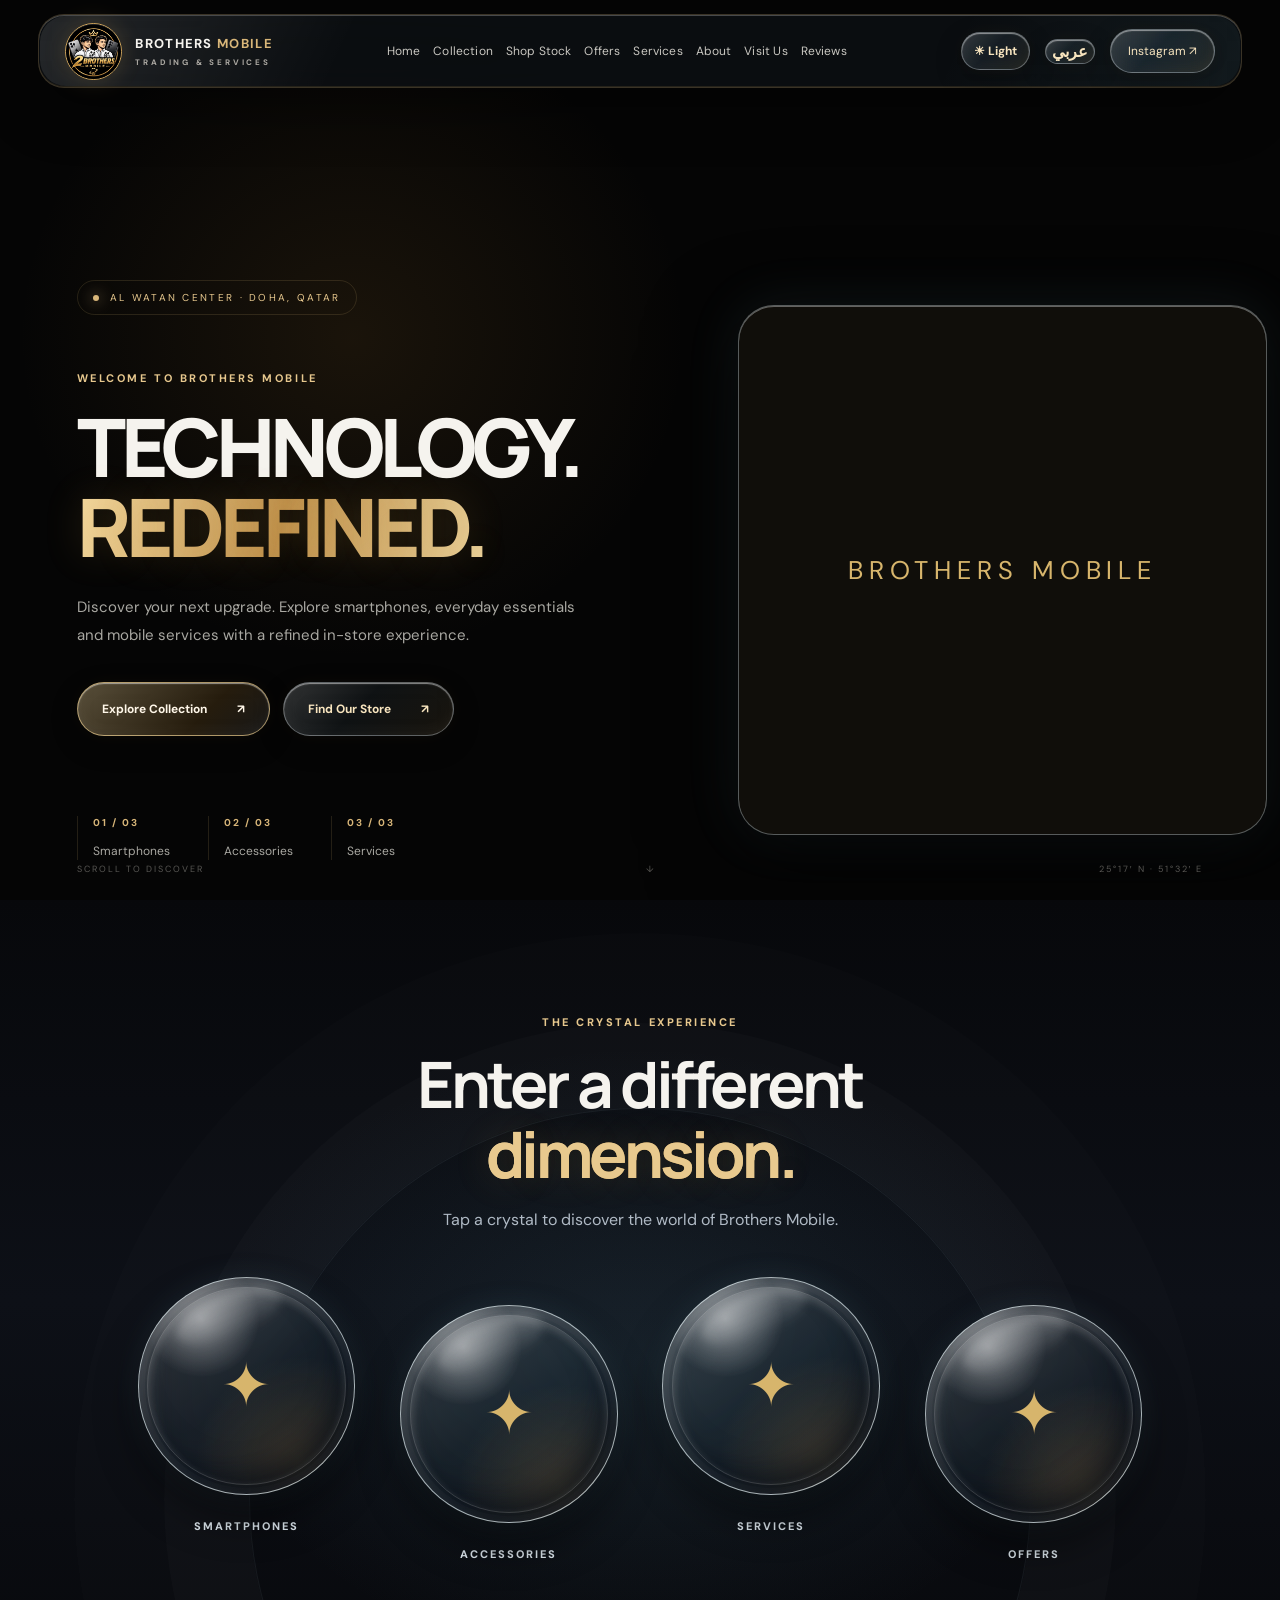
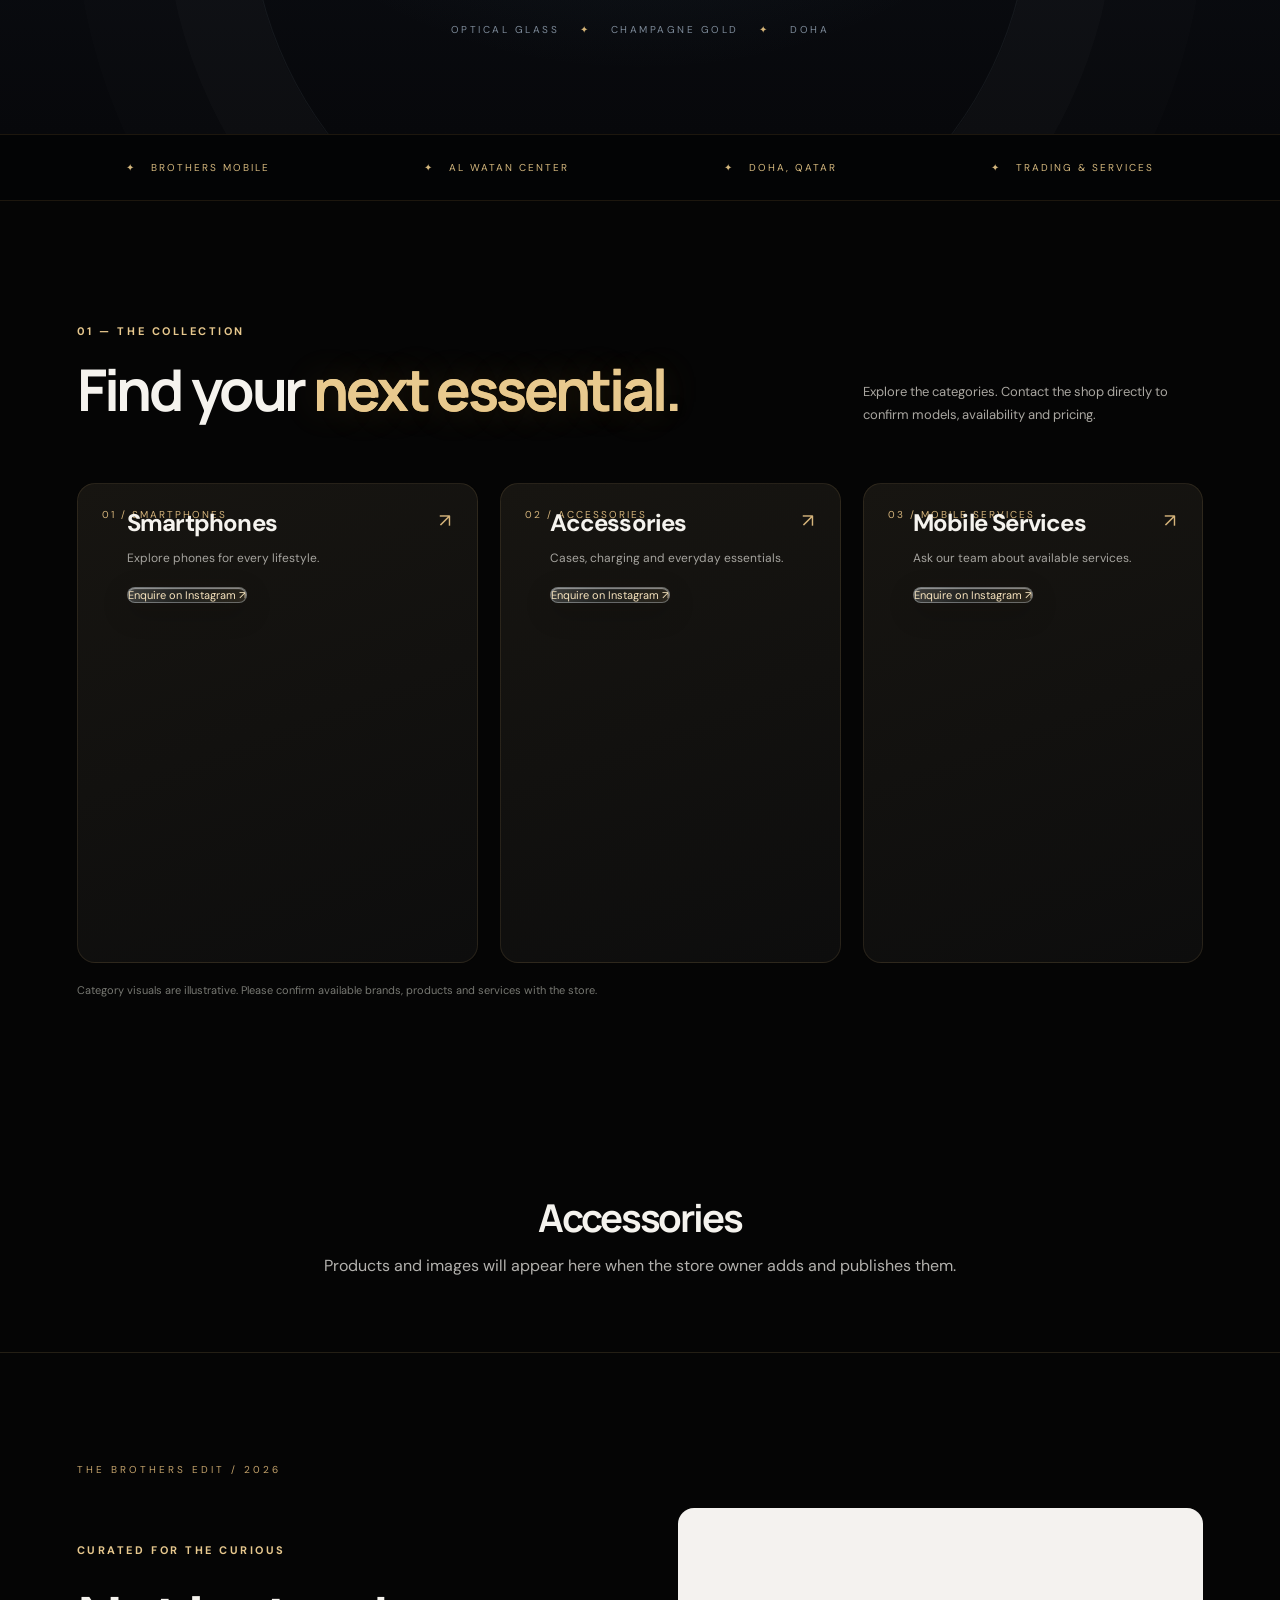
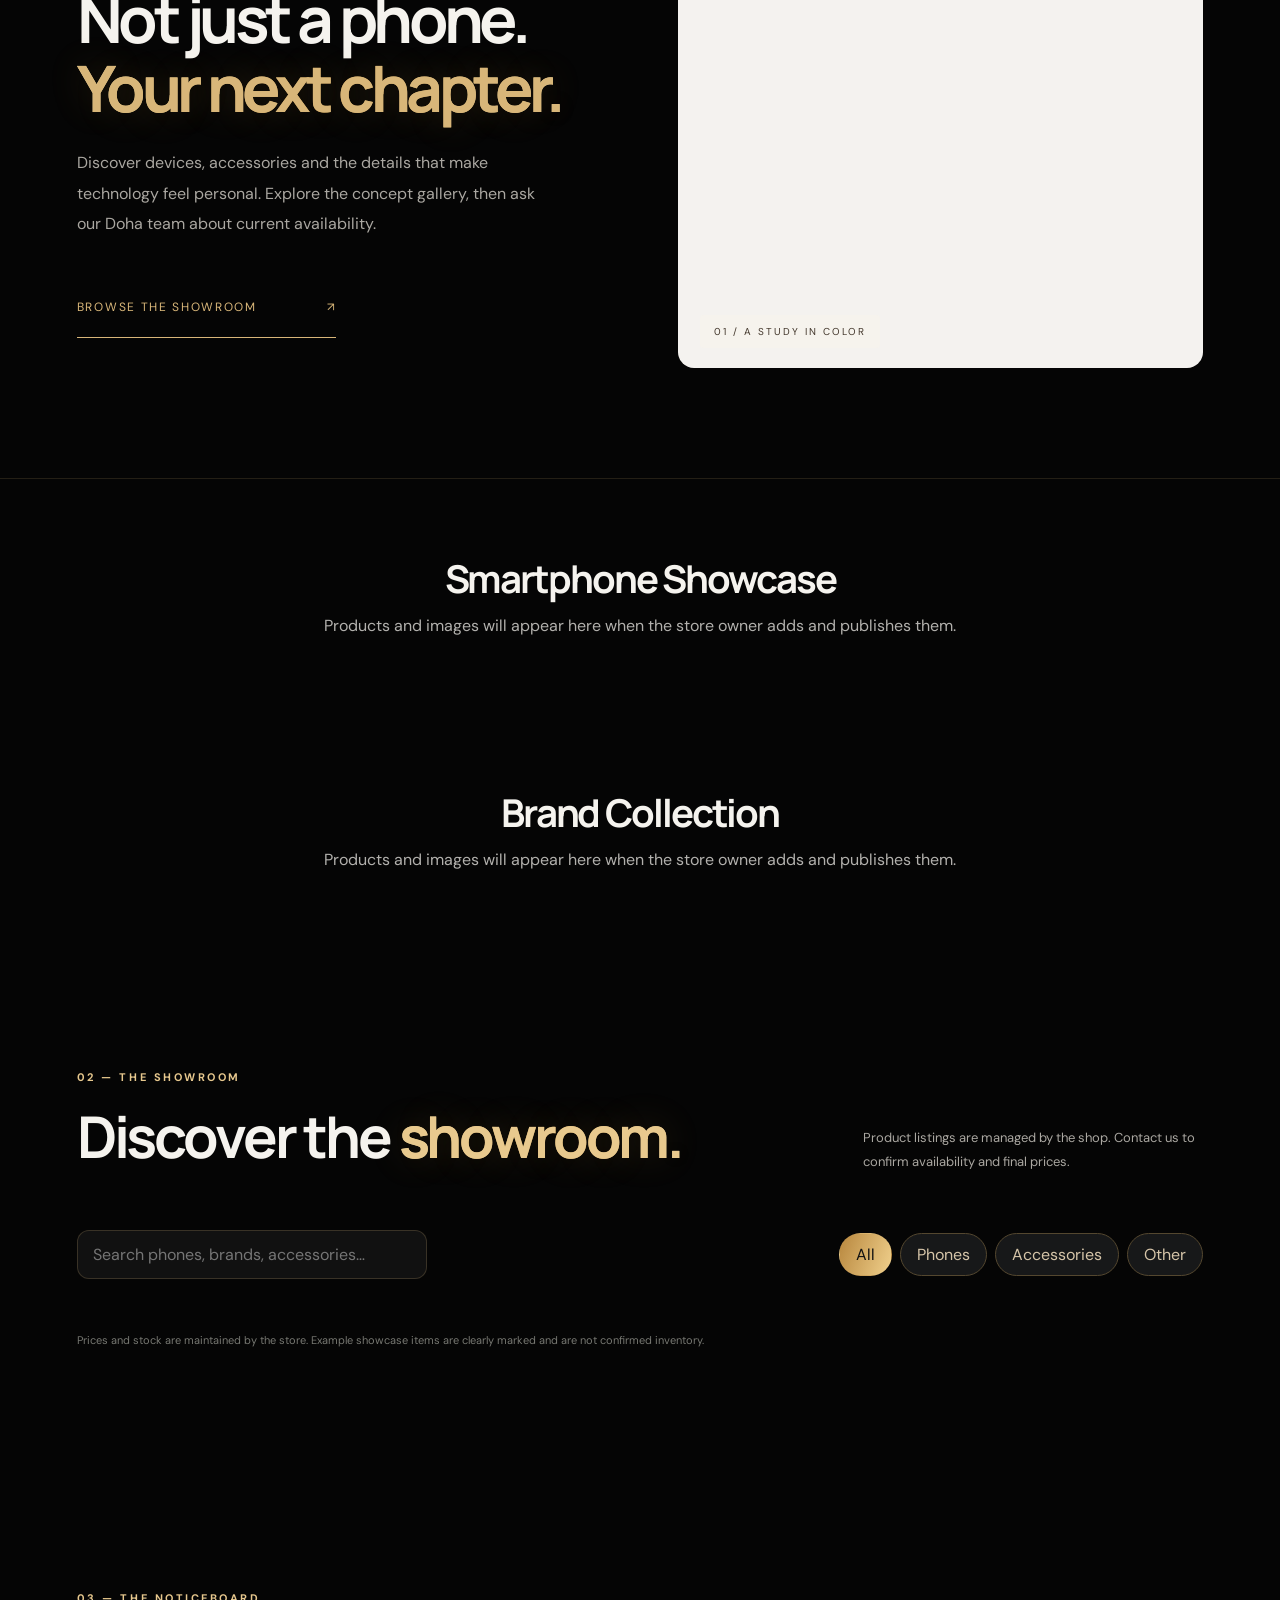
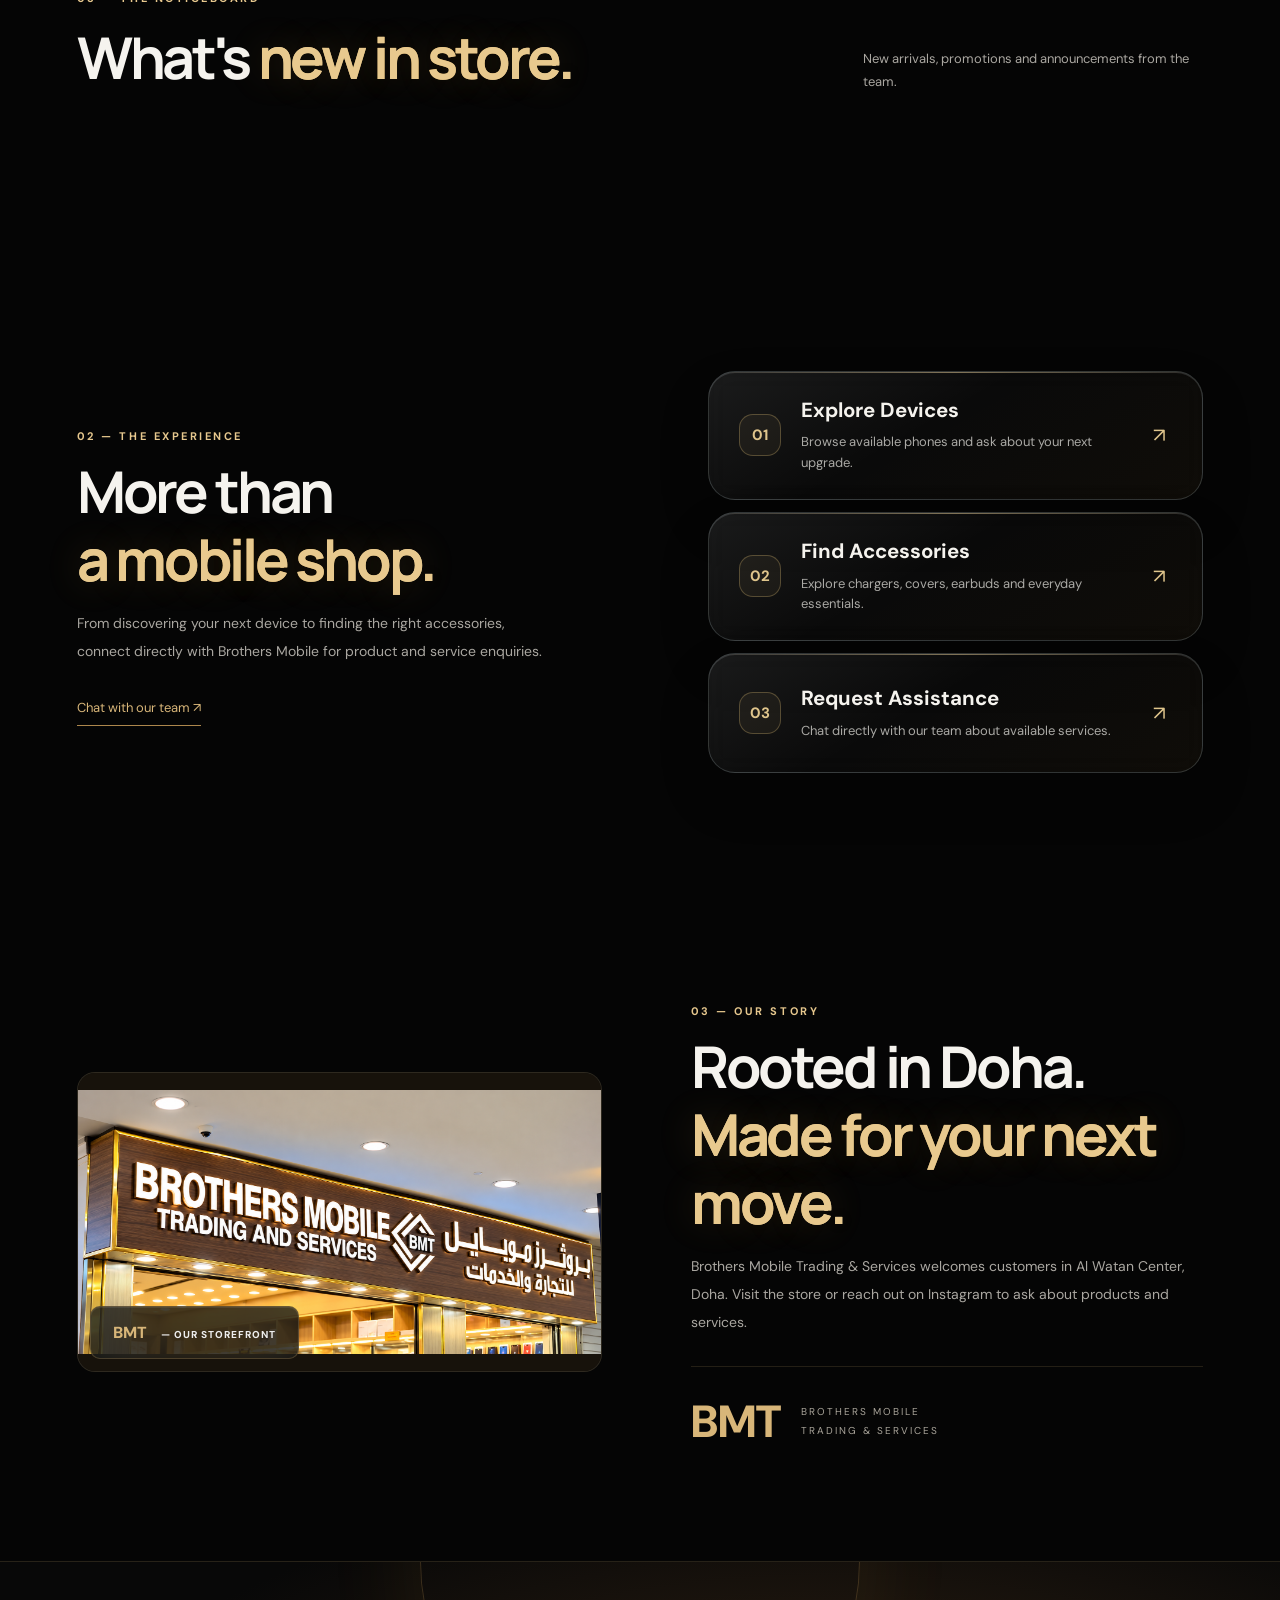
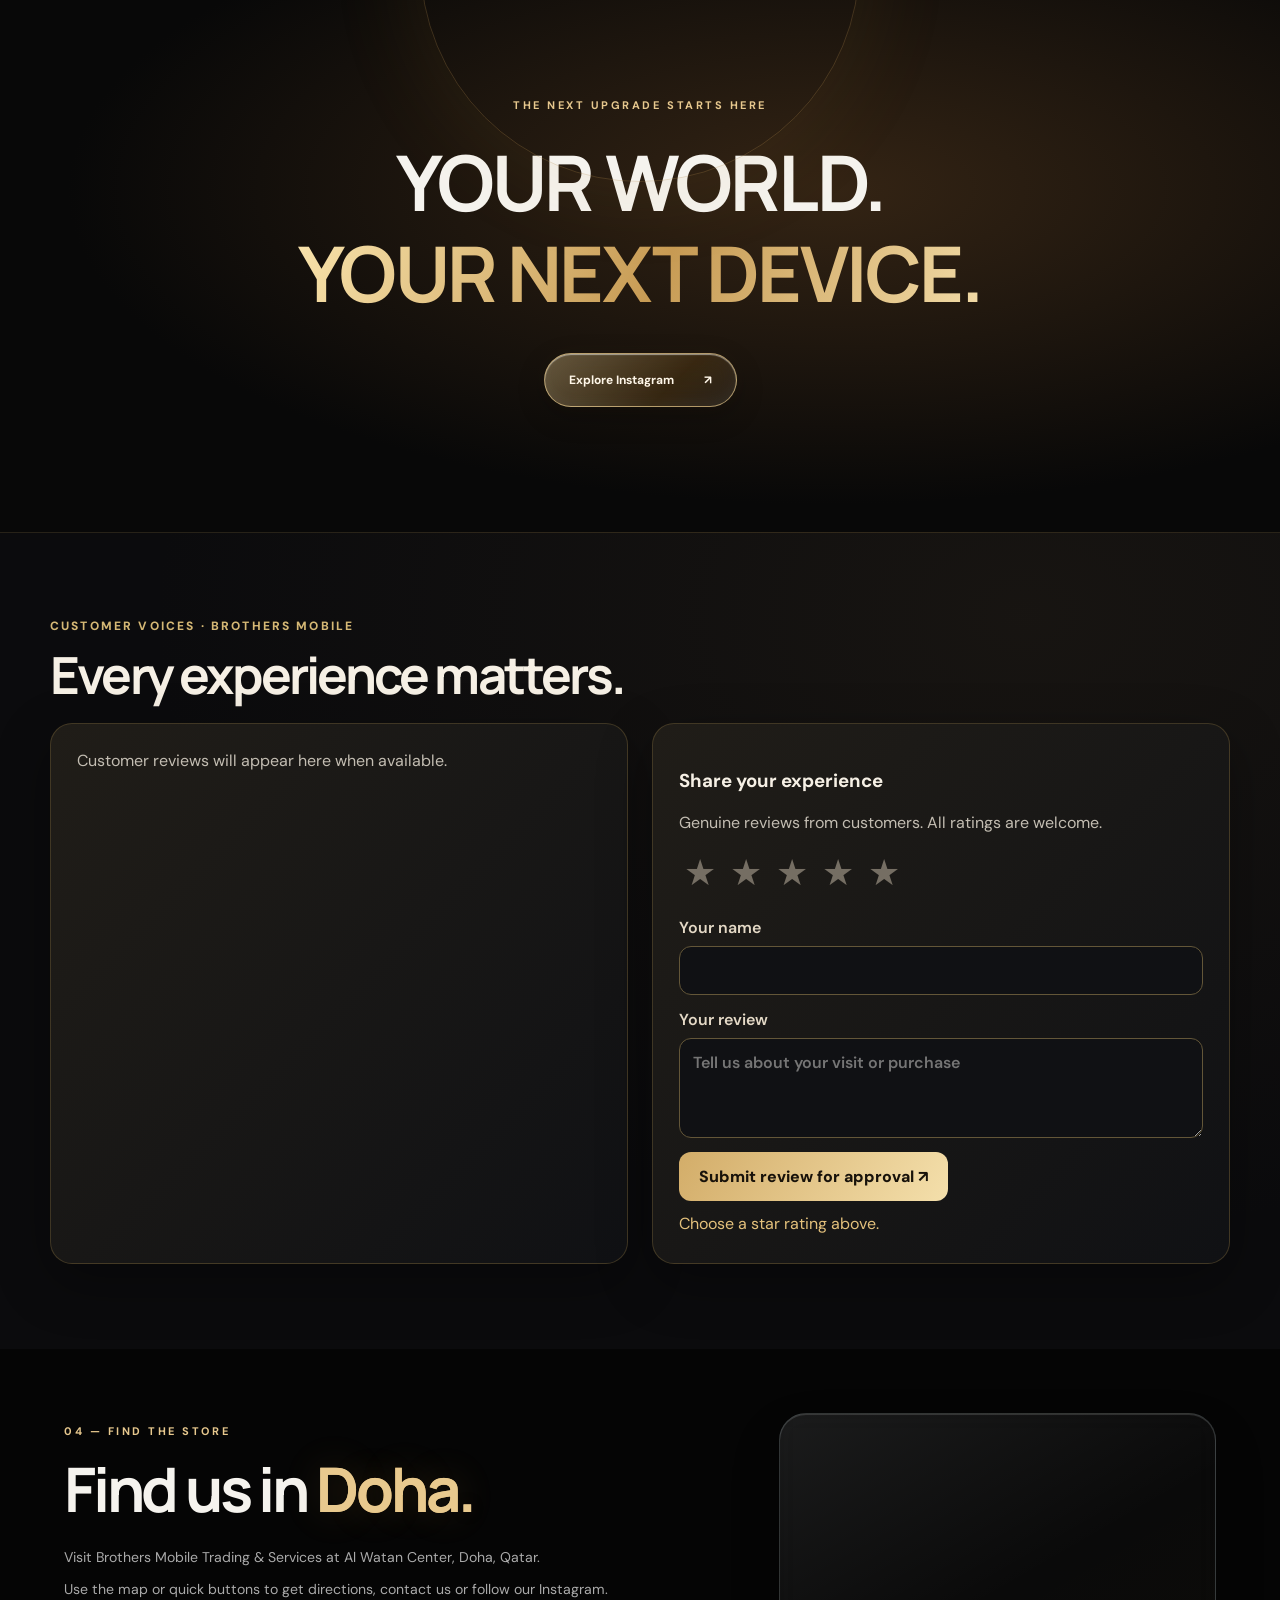
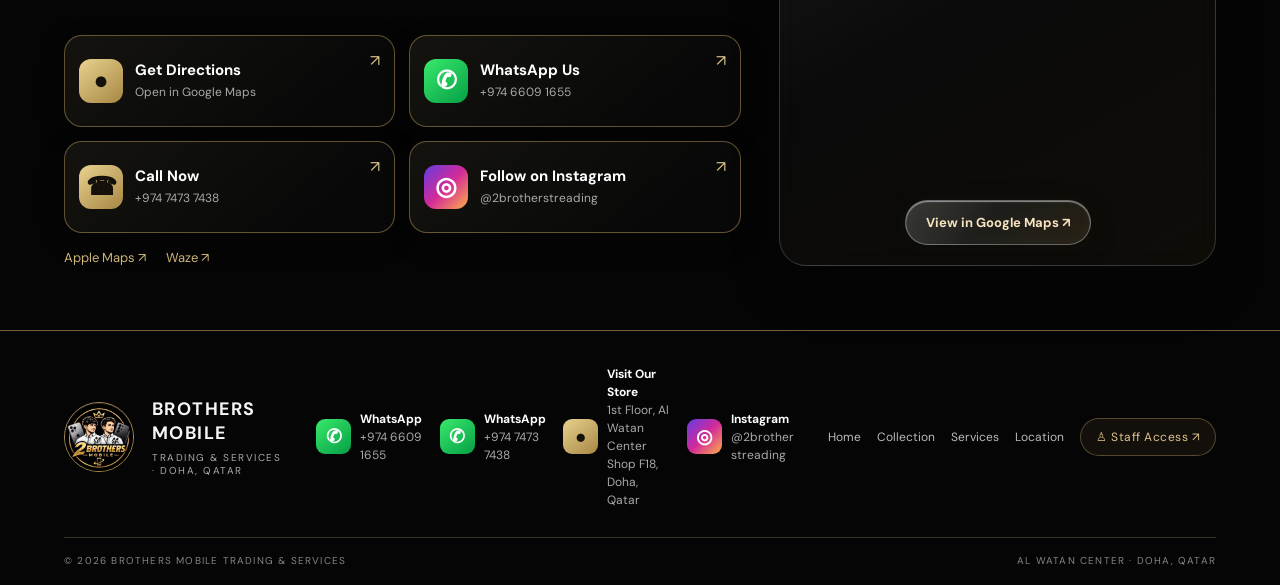
==== index.html @ 3d2488e9 "Add files via upload" ====
<!DOCTYPE html>

<html lang="en"><head><meta charset="utf-8"/><meta content="width=device-width,initial-scale=1" name="viewport"/><meta content="#080909" name="theme-color"/><meta content="Brothers Mobile Trading &amp; Services — discover mobile phones, accessories and service enquiries at Al Watan Center, Doha, Qatar." name="description"/><title>Brothers Mobile | Trading &amp; Services — Doha</title><link href="https://fonts.googleapis.com" rel="preconnect"/><link crossorigin="" href="https://fonts.gstatic.com" rel="preconnect"/><link href="https://fonts.googleapis.com/css2?family=DM+Sans:wght@400;500;600;700&amp;family=Manrope:wght@400;500;600;700;800&amp;display=swap" rel="stylesheet"/><link href="styles.css" rel="stylesheet"/><link href="obsidian-crystal.css" rel="stylesheet"/><link href="signature.css" rel="stylesheet"/><link href="showcase-upgrade.css" rel="stylesheet"/><link href="accessory-collection.css" rel="stylesheet"/><link href="contact-crystal.css" rel="stylesheet"/><link href="business-profile.css" rel="stylesheet"/><link href="bmt-doha-locator.css" rel="stylesheet"/><link href="bmt-experience.css" rel="stylesheet"/><link href="bmt-reviews.css" rel="stylesheet"/><link href="bmt-mobile-nav.css" rel="stylesheet"/><style>
/* Clean owner handover: no static product photographs on public pages. */
.bmt-owner-collection-placeholder{padding:clamp(38px,6vw,80px) 6%;text-align:center}
.bmt-owner-collection-placeholder h2{font-size:clamp(1.6rem,3vw,2.7rem);margin:0 0 14px}
.bmt-owner-collection-placeholder p{max-width:650px;margin:auto;opacity:.72}
.hero-visual-frame{min-height:270px;display:flex;align-items:center;justify-content:center}
.hero-visual-frame:before{content:'BROTHERS MOBILE';letter-spacing:.23em;font-size:clamp(1rem,2vw,1.8rem);color:#d7b56c;text-align:center;padding:24px}
.crystal-sphere__lens{display:flex;align-items:center;justify-content:center;font-size:clamp(30px,5vw,60px);color:#d7b56c}
.category-product-img{display:none}
</style></head><body><header class="nav glass"><a aria-label="Brothers Mobile home" class="brand" href="#home"><img alt="2 Brothers Mobile logo" class="logo-image" src="assets/brothers-logo.jpg"/><span class="brandname">BROTHERS <strong>MOBILE</strong><small>TRADING &amp; SERVICES</small></span></a><nav id="navlinks"><a data-i="navHome" href="#home">Home</a><a data-i="navCollection" href="#collection">Collection</a><a href="#stock">Shop Stock</a><a href="#offers">Offers</a><a data-i="navServices" href="#services">Services</a><a data-i="navAbout" href="#about">About</a><a data-i="navVisit" href="#visit">Visit Us</a><a href="#bmt-reviews">Reviews</a><a aria-label="Staff access — secure login" class="bmt-mobile-staff" href="/manage.html">♙  Staff Access  ↗</a></nav><div class="navtools"><button aria-label="Switch to light mode" class="theme-toggle" id="themeToggle" title="Switch color theme" type="button">☀ Light</button><button aria-label="Switch language" class="lang" id="lang">عربي</button><a class="navcta" href="https://www.instagram.com/2brotherstreading/" rel="noopener" target="_blank">Instagram ↗</a><button aria-controls="navlinks" aria-expanded="false" aria-label="Toggle navigation" id="menu" type="button">☰</button></div></header><main><section class="hero" id="home"><div class="hero-grid"><div class="hero-copy"><div class="eyebrow"><span class="dot"></span><span data-i="eyebrow">AL WATAN CENTER · DOHA, QATAR</span></div><p class="overline" data-i="overline">WELCOME TO BROTHERS MOBILE</p><h1 data-i="heroTitle">TECHNOLOGY.<br/><em>REDEFINED.</em></h1><p class="lead" data-i="heroLead">Discover your next upgrade. Explore smartphones, everyday essentials and mobile services with a refined in-store experience.</p><div class="actions"><a class="btn gold" href="#collection"><span data-i="explore">Explore Collection</span> <span>↗</span></a><a class="btn outline" href="#visit"><span data-i="find">Find Our Store</span> <span>↗</span></a></div><div class="hero-bottom"><div><strong>01 / 03</strong><span data-i="phones">Smartphones</span></div><div><strong>02 / 03</strong><span data-i="accessories">Accessories</span></div><div><strong>03 / 03</strong><span data-i="service">Services</span></div></div></div><div class="hero-art"><div class="hero-visual-frame"></div></div></div><div class="hero-foot"><span data-i="scroll">SCROLL TO DISCOVER</span><span>↓</span><span>25°17′ N · 51°32′ E</span></div></section><section aria-label="Explore Brothers Mobile" class="crystal-orbit"><div class="crystal-orbit__heading"><span class="crystal-kicker">THE CRYSTAL EXPERIENCE</span><h2>Enter a different <em>dimension.</em></h2><p>Tap a crystal to discover the world of Brothers Mobile.</p></div><div class="crystal-orbit__items"><a aria-label="Explore smartphones" class="crystal-sphere" href="#collection"><span class="crystal-sphere__lens">✦</span><span class="crystal-sphere__name">SMARTPHONES</span></a><a aria-label="Explore accessories" class="crystal-sphere" href="#stock"><span class="crystal-sphere__lens">✦</span><span class="crystal-sphere__name">ACCESSORIES</span></a><a aria-label="Explore mobile services" class="crystal-sphere" href="#services"><span class="crystal-sphere__lens">✦</span><span class="crystal-sphere__name">SERVICES</span></a><a aria-label="Explore special offers" class="crystal-sphere" href="#offers"><span class="crystal-sphere__lens">✦</span><span class="crystal-sphere__name">OFFERS</span></a></div><div class="crystal-orbit__foot">OPTICAL GLASS <span>✦</span> CHAMPAGNE GOLD <span>✦</span> DOHA</div></section><section class="strip"><span>✦   BROTHERS MOBILE</span><span>✦   AL WATAN CENTER</span><span>✦   DOHA, QATAR</span><span>✦   TRADING &amp; SERVICES</span></section><section class="section" id="collection"><div class="sectionhead"><div><p class="overline">01 — THE COLLECTION</p><h2 data-i="collectionTitle">Find your <em>next essential.</em></h2></div><p data-i="collectionSub">Explore the categories. Contact the shop directly to confirm models, availability and pricing.</p></div><div class="categories"><article class="category featured"><div class="category-top"><span>01 / SMARTPHONES</span><span>↗</span></div><div class="category-bottom"><h3 data-i="smartTitle">Smartphones</h3><p data-i="smartDesc">Explore phones for every lifestyle.</p><a data-i="enquire" href="https://www.instagram.com/2brotherstreading/" rel="noopener" target="_blank">Enquire on Instagram ↗</a></div></article><article class="category"><div class="category-top"><span>02 / ACCESSORIES</span><span>↗</span></div><div class="category-bottom"><h3 data-i="accTitle">Accessories</h3><p data-i="accDesc">Cases, charging and everyday essentials.</p><a data-i="enquire" href="https://www.instagram.com/2brotherstreading/" rel="noopener" target="_blank">Enquire on Instagram ↗</a></div></article><article class="category"><div class="category-top"><span>03 / MOBILE SERVICES</span><span>↗</span></div><div class="category-bottom"><h3 data-i="serviceTitle">Mobile Services</h3><p data-i="serviceDesc">Ask our team about available services.</p><a data-i="enquire" href="https://www.instagram.com/2brotherstreading/" rel="noopener" target="_blank">Enquire on Instagram ↗</a></div></article></div><p class="disclaimer" data-i="disclaimer">Category visuals are illustrative. Please confirm available brands, products and services with the store.</p></section><section class="bmt-owner-collection-placeholder section" id="accessory-collection"><h2>Accessories</h2><p>Products and images will appear here when the store owner adds and publishes them.</p></section><section aria-label="Featured mobile experience" class="signature-feature section"><div class="signature-label">THE BROTHERS EDIT / 2026</div><div class="signature-grid"><div class="signature-copy"><span class="overline">CURATED FOR THE CURIOUS</span><h2>Not just a phone.<br/><em>Your next chapter.</em></h2><p>Discover devices, accessories and the details that make technology feel personal. Explore the concept gallery, then ask our Doha team about current availability.</p><a class="signature-link" href="#stock">BROWSE THE SHOWROOM <span>↗</span></a></div><div class="signature-photo"><span>01 / A STUDY IN COLOR</span></div></div></section><section class="bmt-owner-collection-placeholder section" id="iphone-showcase"><h2>Smartphone Showcase</h2><p>Products and images will appear here when the store owner adds and publishes them.</p></section><section class="bmt-owner-collection-placeholder section" id="brand-showcase"><h2>Brand Collection</h2><p>Products and images will appear here when the store owner adds and publishes them.</p></section><section class="section inventory" id="stock"><div class="sectionhead"><div><p class="overline">02 — THE SHOWROOM</p><h2>Discover the <em>showroom.</em></h2></div><p>Product listings are managed by the shop. Contact us to confirm availability and final prices.</p></div><div class="stock-tools"><input aria-label="Search stock" id="stockSearch" placeholder="Search phones, brands, accessories…" type="search"/><div class="filter-pills" id="stockFilters"><button class="active" data-filter="All">All</button><button data-filter="Phones">Phones</button><button data-filter="Accessories">Accessories</button><button data-filter="Other">Other</button></div></div><div class="stock-grid" id="stockGrid"></div><p class="disclaimer">Prices and stock are maintained by the store. Example showcase items are clearly marked and are not confirmed inventory.</p></section><section class="section offers" id="offers"><div class="sectionhead"><div><p class="overline">03 — THE NOTICEBOARD</p><h2>What's <em>new in store.</em></h2></div><p>New arrivals, promotions and announcements from the team.</p></div><div class="offer-grid" id="offerGrid"></div></section><section class="section services" id="services"><div class="service-intro"><p class="overline">02 — THE EXPERIENCE</p><h2 data-i="serviceHeading">More than<br/><em>a mobile shop.</em></h2><p data-i="serviceBody">From discovering your next device to finding the right accessories, connect directly with Brothers Mobile for product and service enquiries.</p><a class="textlink" data-i="talk" href="https://wa.me/97466091655?text=Hello%20Brothers%20Mobile%2C%20I%20would%20like%20to%20make%20an%20enquiry." rel="noopener noreferrer" target="_blank">Chat with our team ↗</a></div><div class="service-list"><a aria-label="Explore Devices" class="service-row bmt-action-row" href="#stock"><span class="bmt-service-number">01</span><div><h3 data-i="row1">Explore Devices</h3><p data-i="row1p">Browse available phones and ask about your next upgrade.</p></div><span class="bmt-service-arrow">↗</span></a><a aria-label="Find Accessories" class="service-row bmt-action-row" href="#stock"><span class="bmt-service-number">02</span><div><h3 data-i="row2">Find Accessories</h3><p data-i="row2p">Explore chargers, covers, earbuds and everyday essentials.</p></div><span class="bmt-service-arrow">↗</span></a><a aria-label="Request Assistance" class="service-row bmt-action-row" href="https://wa.me/97466091655?text=Hello%20Brothers%20Mobile%2C%20I%20would%20like%20to%20ask%20about%20your%20mobile%20services." rel="noopener noreferrer" target="_blank"><span class="bmt-service-number">03</span><div><h3 data-i="row3">Request Assistance</h3><p data-i="row3p">Chat directly with our team about available services.</p></div><span class="bmt-service-arrow">↗</span></a><a aria-label="Discuss business partnerships on WhatsApp" class="service-row bmt-partner-row bmt-action-row" hidden="" href="https://wa.me/97466091655?text=Hello%20Brothers%20Mobile%2C%20I%20would%20like%20to%20discuss%20a%20business%20partnership." id="bmtPartnerCard" rel="noopener noreferrer" target="_blank"><span>04</span><div><h3>Build the Future Together</h3><p>Supplier collaborations, wholesale opportunities and private partnership enquiries.</p></div><span class="bmt-service-arrow">↗</span></a></div></section><section class="section about" id="about"><div class="about-image"><img alt="Brothers Mobile Trading and Services shop sign in Doha" loading="lazy" src="assets/premium-storefront.png"/><div class="photo-caption glass">BMT <span>— OUR STOREFRONT</span></div></div><div class="about-copy"><p class="overline">03 — OUR STORY</p><h2 data-i="aboutTitle">Rooted in Doha.<br/><em>Made for your next move.</em></h2><p data-i="aboutBody">Brothers Mobile Trading &amp; Services welcomes customers in Al Watan Center, Doha. Visit the store or reach out on Instagram to ask about products and services.</p><div class="about-stat"><span class="big">BMT</span><span data-i="aboutStat">BROTHERS MOBILE<br/>TRADING &amp; SERVICES</span></div></div></section><section class="banner"><div class="banner-light"></div><p class="overline">THE NEXT UPGRADE STARTS HERE</p><h2 data-i="bannerTitle">YOUR WORLD.<br/><em>YOUR NEXT DEVICE.</em></h2><a class="btn gold" href="https://www.instagram.com/2brotherstreading/" rel="noopener" target="_blank"><span data-i="instagram">Explore Instagram</span> ↗</a></section><section aria-label="Customer reviews" id="bmt-reviews"><div class="rv-kicker">CUSTOMER VOICES · BROTHERS MOBILE</div><h2>Every experience matters.</h2><div class="rv-layout"><div class="rv-panel"><div class="rv-muted" id="rv-summary">Loading verified submissions…</div><div id="rv-list"></div></div><div class="rv-panel"><h3>Share your experience</h3><p class="rv-muted">Genuine reviews from customers. All ratings are welcome.</p><form id="rv-form"><div aria-label="Star rating" class="rv-pick" role="group" tabindex="0"><button aria-label="1 star" data-rating="1" type="button">★</button><button aria-label="2 stars" data-rating="2" type="button">★</button><button aria-label="3 stars" data-rating="3" type="button">★</button><button aria-label="4 stars" data-rating="4" type="button">★</button><button aria-label="5 stars" data-rating="5" type="button">★</button></div><label>Your name<input autocomplete="name" maxlength="60" minlength="2" name="name" required=""/></label><label>Your review<textarea maxlength="800" minlength="15" name="review" placeholder="Tell us about your visit or purchase" required=""></textarea></label><input aria-hidden="true" autocomplete="off" name="website" style="position:absolute;left:-9999px" tabindex="-1"/><button class="rv-submit" type="submit">Submit review for approval ↗</button><div class="rv-status" id="rv-status" role="status"></div></form></div></div></section><section class="section visit" id="visit"><div><p class="overline">04 — FIND THE STORE</p><h2 data-i="visitTitle">Find us in <em>Doha.</em></h2><p class="visittext" data-i="visitBody">Visit Brothers Mobile Trading &amp; Services at Al Watan Center, Doha, Qatar.</p><p class="bmt-locator-sub">Use the map or quick buttons to get directions, contact us or follow our Instagram.</p><div class="bmt-locator-actions"><a class="bmt-locator-action" href="https://www.google.com/maps/search/?api=1&amp;query=Al%20Watan%20Center%2C%20Doha%2C%20Qatar" rel="noopener noreferrer" target="_blank"><span class="bmt-locator-icon bmt-gold-icon">●</span><span class="bmt-locator-action-text"><strong>Get Directions</strong><small>Open in Google Maps</small></span><span class="bmt-arrow">↗</span></a><a class="bmt-locator-action" href="https://wa.me/97466091655" rel="noopener noreferrer" target="_blank"><span class="bmt-locator-icon bmt-whatsapp-icon">✆</span><span class="bmt-locator-action-text"><strong>WhatsApp Us</strong><small>+974 6609 1655</small></span><span class="bmt-arrow">↗</span></a><a class="bmt-locator-action" href="tel:+97474737438"><span class="bmt-locator-icon bmt-gold-icon">☎</span><span class="bmt-locator-action-text"><strong>Call Now</strong><small>+974 7473 7438</small></span><span class="bmt-arrow">↗</span></a><a class="bmt-locator-action" href="https://www.instagram.com/2brotherstreading/" rel="noopener noreferrer" target="_blank"><span class="bmt-locator-icon bmt-instagram-icon">◎</span><span class="bmt-locator-action-text"><strong>Follow on Instagram</strong><small>@2brotherstreading</small></span><span class="bmt-arrow">↗</span></a></div><div class="bmt-secondary-maps"><a href="https://maps.apple.com/?q=Al%20Watan%20Center%2C%20Doha%2C%20Qatar" rel="noopener noreferrer" target="_blank">Apple Maps ↗</a><a href="https://waze.com/ul?q=Al%20Watan%20Center%2C%20Doha%2C%20Qatar&amp;navigate=yes" rel="noopener noreferrer" target="_blank">Waze ↗</a></div></div><div class="map-panel real-map bmt-locator-map"><iframe allowfullscreen="" loading="lazy" referrerpolicy="no-referrer-when-downgrade" src="https://www.google.com/maps?q=Al%20Watan%20Center%2C%20Doha%2C%20Qatar&amp;output=embed" title="Google Maps — search for Al Watan Center, Doha"></iframe><div class="map-actions"><a href="https://www.google.com/maps/search/?api=1&amp;query=Al%20Watan%20Center%2C%20Doha%2C%20Qatar" rel="noopener" target="_blank">View in Google Maps ↗</a></div></div></section></main><footer><div class="bmt-lux-footer-main"><div class="bmt-lux-footer-brand"><img alt="Brothers Mobile logo" class="bmt-lux-footer-logo" src="assets/brothers-logo.jpg"/><div><h3>BROTHERS MOBILE</h3><p>TRADING &amp; SERVICES · DOHA, QATAR</p></div></div><div class="bmt-lux-footer-contacts"><a href="https://wa.me/97466091655" rel="noopener noreferrer" target="_blank"><span class="bmt-foot-icon bmt-whatsapp-icon">✆</span><span><strong>WhatsApp</strong><small>+974 6609 1655</small></span></a><a href="https://wa.me/97474737438" rel="noopener noreferrer" target="_blank"><span class="bmt-foot-icon bmt-whatsapp-icon">✆</span><span><strong>WhatsApp</strong><small>+974 7473 7438</small></span></a><a href="https://www.google.com/maps/search/?api=1&amp;query=Al%20Watan%20Center%2C%20Doha%2C%20Qatar" rel="noopener noreferrer" target="_blank"><span class="bmt-foot-icon bmt-gold-icon">●</span><span><strong>Visit Our Store</strong><small>1st Floor, Al Watan Center<br/>Shop F18, Doha, Qatar</small></span></a><a href="https://www.instagram.com/2brotherstreading/" rel="noopener noreferrer" target="_blank"><span class="bmt-foot-icon bmt-instagram-icon">◎</span><span><strong>Instagram</strong><small>@2brotherstreading</small></span></a></div><nav aria-label="Footer navigation" class="bmt-lux-footer-links"><a href="#home">Home</a><a href="#collection">Collection</a><a href="#services">Services</a><a href="#visit">Location</a><button aria-label="Open secure staff sign in" class="bmt-footer-staff" id="adminOpen" type="button">♙  Staff Access ↗</button></nav></div><div class="bmt-lux-footer-bottom"><span>© <span id="year">2026</span> BROTHERS MOBILE TRADING &amp; SERVICES</span><span>AL WATAN CENTER · DOHA, QATAR</span></div><div aria-label="Social media links" class="bmt-social-links" id="bmtSocialLinks"></div></footer><script src="script.js"></script><script defer="" src="obsidian-crystal.js"></script><script src="shop.js"></script><script src="theme.js"></script><script defer="" src="showcase-upgrade.js"></script><script defer="" src="business-profile.js"></script><script defer="" src="bmt-reviews.js"></script><script defer="True" src="bmt-mobile-nav.js"></script></body></html>
---- styles.css ----
:root{--bg:#080909;--panel:#131514;--gold:#d9b878;--gold2:#8f6a33;--text:#f4f0e9;--muted:#9b9b95;--line:rgba(218,184,120,.18)}*{box-sizing:border-box}html{scroll-behavior:smooth}body{margin:0;background:var(--bg);color:var(--text);font-family:'DM Sans',sans-serif;overflow-x:hidden}a{color:inherit;text-decoration:none}button{font:inherit;cursor:pointer}.noise{pointer-events:none;position:fixed;inset:0;z-index:20;opacity:.11;background-image:url("data:image/svg+xml,%3Csvg viewBox='0 0 180 180' xmlns='http://www.w3.org/2000/svg'%3E%3Cfilter id='n'%3E%3CfeTurbulence type='fractalNoise' baseFrequency='.85' numOctaves='3' stitchTiles='stitch'/%3E%3C/filter%3E%3Crect width='100%25' height='100%25' opacity='.22' filter='url(%23n)'/%3E%3C/svg%3E")}.glass{background:rgba(30,29,27,.48);border:1px solid rgba(255,236,196,.15);backdrop-filter:blur(24px);-webkit-backdrop-filter:blur(24px);box-shadow:inset 0 1px 0 rgba(255,255,255,.08)}.nav{position:fixed;z-index:30;top:18px;left:3%;width:94%;height:78px;border-radius:18px;display:flex;align-items:center;justify-content:space-between;padding:0 26px}.brand{display:flex;align-items:center;gap:13px}.brandmark{display:inline-flex;align-items:center;justify-content:center;border:2px solid var(--gold);transform:rotate(-45deg);height:40px;width:40px;color:#f3d59c;font-weight:800;font-size:13px;letter-spacing:-1px}.brandmark span{color:white}.brandmark{font-style:normal}.brandname{font-size:13px;font-weight:800;letter-spacing:1.3px}.brandname strong{color:var(--gold)}.brandname small{display:block;font-size:8px;letter-spacing:2.8px;margin-top:5px;color:var(--muted)}nav{display:flex;gap:31px}nav a{font-size:12px;color:#c9c7c1;transition:color .2s}nav a:hover,.footer-links a:hover{color:var(--gold)}.navtools{display:flex;gap:15px;align-items:center}.lang{background:transparent;border:0;color:var(--gold);font-weight:700}.navcta{font-size:12px;padding:13px 17px;border:1px solid var(--line);border-radius:9px;color:var(--gold)}#menu{display:none;background:none;border:0;color:white;font-size:24px}.hero{min-height:850px;height:100svh;max-height:1050px;position:relative;overflow:hidden;background:radial-gradient(ellipse at 73% 45%,#28251e 0%,#10110f 36%,#080909 75%)}.halo{position:absolute;border-radius:50%;filter:blur(70px);pointer-events:none}.halo1{width:420px;height:420px;right:10%;top:18%;background:rgba(186,127,42,.10)}.halo2{width:270px;height:270px;right:33%;bottom:8%;background:rgba(211,166,83,.07)}.hero-grid{max-width:1380px;margin:auto;display:grid;grid-template-columns:53% 47%;align-items:center;height:100%;padding:110px 6% 60px}.hero-copy{position:relative;z-index:3}.eyebrow{display:inline-flex;gap:11px;align-items:center;padding:10px 15px;border:1px solid var(--line);border-radius:30px;color:#e2c591;font-size:10px;letter-spacing:2px;margin-bottom:45px}.dot{width:6px;height:6px;background:var(--gold);border-radius:50%;box-shadow:0 0 15px var(--gold)}.overline{font-size:10px;letter-spacing:3.6px;color:var(--gold);font-weight:700}.hero h1{font-family:Manrope,sans-serif;font-size:clamp(60px,6.4vw,105px);line-height:1.03;letter-spacing:-6px;margin:22px 0 27px;font-weight:800}.hero h1 em,h2 em{font-style:normal;background:linear-gradient(115deg,#f9e4ad,#c79b54 53%,#f2dca8);background-clip:text;-webkit-background-clip:text;color:transparent}.lead{font-size:15px;line-height:1.9;color:#a9a8a2;max-width:490px}.actions{display:flex;flex-wrap:wrap;gap:13px;margin-top:32px}.btn{display:inline-flex;justify-content:space-between;align-items:center;gap:30px;padding:18px 24px;border-radius:10px;font-size:12px;font-weight:700;transition:transform .25s,box-shadow .25s}.btn:hover{transform:translateY(-4px)}.gold{background:linear-gradient(130deg,#f1d79f,#bd9253);color:#19140e;box-shadow:0 9px 38px rgba(194,147,73,.13)}.outline{border:1px solid rgba(229,199,146,.26);color:#e9d8b7}.hero-bottom{display:flex;gap:38px;margin-top:80px}.hero-bottom div{border-left:1px solid var(--line);padding-left:15px}.hero-bottom strong{display:block;color:var(--gold);font-size:10px;letter-spacing:2px;margin-bottom:10px}.hero-bottom span{font-size:12px;color:#a9a8a2}.hero-art{height:600px;position:relative;perspective:1100px}.orbit{position:absolute;left:4%;top:10%;width:95%;height:85%;border:1px solid rgba(216,181,119,.12);border-radius:50%;transform:rotate(-28deg)}.orbit-b{transform:rotate(42deg) scale(.8)}.phone{position:absolute;width:255px;height:515px;border-radius:39px;box-shadow:20px 30px 60px #000b,inset 2px 1px 5px #fff4}.phone-back{left:16%;top:9%;transform:rotate(-21deg) rotateY(20deg);background:linear-gradient(125deg,#675d4e,#242422 55%,#9e865d);border:7px solid #b9a584}.camera{position:absolute;top:25px;left:20px;width:116px;height:116px;border-radius:30px;background:linear-gradient(130deg,#262523,#696051);display:grid;grid-template-columns:1fr 1fr;padding:12px;gap:6px}.camera i{width:39px;height:39px;border-radius:50%;border:6px solid #8e8574;background:radial-gradient(circle,#0c1821 0 30%,#050607 40%,#252f34 70%)}.phone-front{left:40%;top:13%;transform:rotate(11deg) rotateY(-14deg);border:7px solid #a99b80;background:#08090a;padding:5px}.screen{position:relative;height:100%;border-radius:29px;overflow:hidden;background:radial-gradient(ellipse at 65% 30%,#b88745 0%,#6d4929 20%,#171918 53%,#070809 75%)}.screen:after{content:'';position:absolute;width:170%;height:75%;border:42px solid rgba(242,193,104,.22);border-radius:50%;transform:rotate(-39deg);top:24%;left:-58%;filter:blur(9px)}.island{position:absolute;z-index:2;top:12px;left:50%;transform:translateX(-50%);width:78px;height:20px;background:#050505;border-radius:20px}.screen-glow{position:absolute;inset:20%;background:#d39b4a44;filter:blur(60px)}.screen-word{position:absolute;z-index:2;top:43%;width:100%;text-align:center;font-size:55px;letter-spacing:6px;font-weight:800;color:#f2dbac}.screen-line{position:absolute;z-index:2;top:55%;width:100%;text-align:center;font-size:6px;letter-spacing:3px;color:#e8c98f}.floating{position:absolute;padding:16px 19px;border-radius:13px;font-size:11px;color:#d8c7aa;z-index:3}.float-one{left:0;bottom:14%;display:flex;gap:10px;align-items:center}.tiny{color:var(--gold);font-size:20px}.float-two{right:0;top:15%;letter-spacing:2px}.float-two b{color:var(--gold)}.hero-foot{position:absolute;bottom:25px;left:6%;right:6%;display:flex;justify-content:space-between;font-size:9px;letter-spacing:2px;color:#7b7974}.strip{display:flex;justify-content:space-around;gap:30px;padding:26px 5%;border-top:1px solid var(--line);border-bottom:1px solid var(--line);background:#11120f;color:#a88a59;font-size:10px;letter-spacing:2px;white-space:nowrap;overflow:hidden}.section{max-width:1380px;margin:auto;padding:125px 6%}.sectionhead{display:flex;justify-content:space-between;align-items:end;gap:40px;margin-bottom:44px}.sectionhead>p{max-width:340px;color:var(--muted);font-size:13px;line-height:1.9}h2{font-family:Manrope,sans-serif;font-size:clamp(37px,4.5vw,65px);line-height:1.18;letter-spacing:-2.8px;margin:15px 0}.categories{display:grid;grid-template-columns:1.18fr 1fr 1fr;gap:16px}.category{position:relative;min-height:440px;border:1px solid var(--line);border-radius:17px;overflow:hidden;background:radial-gradient(circle at 50% 43%,#29261f,#151615 55%,#101110);padding:24px;transition:transform .3s,border-color .3s}.category:hover{transform:translateY(-7px);border-color:#b08a4f}.category.featured{background:radial-gradient(circle at 50% 43%,#413222,#1a1a18 58%,#111210)}.category-top{display:flex;justify-content:space-between;font-size:10px;letter-spacing:2px;color:#c5a779}.category-top span:last-child{font-size:19px}.category-bottom{position:absolute;bottom:26px;left:25px;right:25px}.category h3{font-size:24px;letter-spacing:-.8px;margin:0}.category p{color:#a6a49f;font-size:12px}.category a{display:inline-block;color:var(--gold);font-size:11px;margin-top:9px}.mini-phone{position:absolute;top:75px;left:50%;transform:translateX(-50%) rotate(-14deg);height:230px;width:120px;background:linear-gradient(125deg,#c9b18b,#55432c 50%,#181919);border:6px solid #ae9774;border-radius:22px;box-shadow:15px 20px 35px #0009}.mini-phone div{display:inline-block;width:35px;height:35px;background:radial-gradient(circle,#111d24,#050708);border:5px solid #777065;border-radius:50%;margin:9px 0 0 8px}.accessory-visual{position:absolute;top:95px;left:50%;transform:translateX(-50%) rotate(-12deg)}.earcase{height:135px;width:155px;background:linear-gradient(140deg,#e2d4b9,#84755e);border-radius:30px 30px 45px 45px;box-shadow:12px 25px 35px #0008;border-top:5px solid #f6e8c8}.bud{position:absolute;width:21px;height:55px;background:#e5d7bf;border-radius:12px;top:-55px}.bud.a{left:34px;transform:rotate(-13deg)}.bud.b{right:34px;transform:rotate(13deg)}.service-visual{position:absolute;top:92px;left:50%;transform:translateX(-50%)}.ring-one{display:grid;place-items:center;width:165px;height:165px;border:2px solid #bd975c;border-radius:40px;transform:rotate(-20deg);font-size:90px;color:#dfb778;box-shadow:0 0 60px #c58f4133,inset 0 0 45px #c58f4133}.disclaimer{font-size:11px;color:#777872;margin-top:20px}.services{display:grid;grid-template-columns:1fr 1fr;gap:12%;align-items:center}.service-intro>p:not(.overline){color:var(--muted);line-height:2;max-width:480px;font-size:14px}.textlink{display:inline-block;color:var(--gold);border-bottom:1px solid var(--gold2);padding-bottom:9px;margin-top:20px;font-size:13px}.service-row{display:grid;grid-template-columns:45px 1fr 25px;gap:18px;border-bottom:1px solid var(--line);padding:30px 0;align-items:start}.service-row>span{color:var(--gold);font-size:12px}.service-row h3{margin:0 0 9px;font-size:20px}.service-row p{color:var(--muted);font-size:12px;line-height:1.8;margin:0}.about{display:grid;grid-template-columns:1fr 1fr;gap:9%;align-items:center}.about-image{position:relative;height:440px;border-radius:18px;overflow:hidden;border:1px solid var(--line)}.about-image img{width:100%;height:100%;object-fit:cover;object-position:center;filter:saturate(.75) contrast(1.1)}.photo-caption{position:absolute;bottom:18px;left:18px;padding:15px 22px;border-radius:10px;color:var(--gold);font-weight:800}.photo-caption span{font-size:10px;color:#eee;margin-left:10px;letter-spacing:1px}.about-copy>p:not(.overline){color:var(--muted);font-size:14px;line-height:2}.about-stat{display:flex;gap:20px;align-items:center;margin-top:30px;padding-top:25px;border-top:1px solid var(--line)}.big{font-size:45px;font-weight:800;color:var(--gold)}.about-stat span:last-child{font-size:10px;line-height:1.9;letter-spacing:2px;color:#a9a49a}.banner{position:relative;overflow:hidden;text-align:center;padding:125px 20px;background:radial-gradient(ellipse at center,#292219,#111210 60%,#090a09);border-top:1px solid var(--line);border-bottom:1px solid var(--line)}.banner-light{position:absolute;top:-220px;left:calc(50% - 220px);width:440px;height:440px;border:1px solid #b58b4c44;border-radius:50%;box-shadow:0 0 100px #bc8b3b1b}.banner h2{font-size:clamp(48px,6vw,85px);margin:25px auto 35px}.visit{display:grid;grid-template-columns:1fr 1fr;gap:8%;align-items:center}.visittext{color:var(--muted);line-height:2;font-size:14px;max-width:490px}.visit-info{display:grid;gap:18px;margin-top:35px}.visit-info div{display:grid;gap:9px}.visit-info span{color:var(--gold);letter-spacing:2px;font-size:10px}.visit-info strong{font-size:14px;font-weight:500}.map-panel{height:430px;position:relative;overflow:hidden;border-radius:18px;border:1px solid var(--line);background:radial-gradient(ellipse at 50% 50%,#383021,#141716 60%,#0d1010)}.map-grid{position:absolute;inset:-100px;transform:rotate(26deg) scale(1.3);background:linear-gradient(90deg,transparent 48%,#b9965940 49%,#b9965940 51%,transparent 52%) 0 0/90px 90px,linear-gradient(0deg,transparent 48%,#b996592a 49%,#b996592a 51%,transparent 52%) 0 0/90px 90px}.map-glow{position:absolute;inset:25%;background:#e0b46855;filter:blur(65px)}.map-pin{position:absolute;top:34%;left:46%;font-size:65px;color:#f4d69c;text-shadow:0 0 45px #e0b468}.map-label{position:absolute;top:60%;left:25%;width:50%;padding:18px;text-align:center;border-radius:12px}.map-label strong{display:block;letter-spacing:2px;font-size:12px}.map-label small{display:block;color:var(--gold);letter-spacing:3px;margin-top:9px}.map-corner{position:absolute;right:20px;bottom:18px;color:#c3a36d;font-size:10px;letter-spacing:2px}footer{padding:60px 6% 25px;border-top:1px solid var(--line);background:#0e0f0e}.footer-main,.footer-bottom{max-width:1220px;margin:auto;display:flex;justify-content:space-between;align-items:center;gap:30px}.footer-brand .brandmark{margin:8px}.footer-brand h3{font-size:17px;letter-spacing:2px;margin:22px 0 5px}.footer-brand p{font-size:10px;color:var(--muted);letter-spacing:2px}.footer-links{display:flex;gap:20px;flex-wrap:wrap;font-size:12px;color:#bbb7af}.footer-bottom{margin-top:65px;border-top:1px solid var(--line);padding-top:25px;font-size:10px;letter-spacing:1.4px;color:#777771}@media(max-width:1050px){nav{gap:14px}.nav{padding:0 18px}.hero-grid{grid-template-columns:55% 45%}.hero h1{font-size:65px;letter-spacing:-4px}.phone{scale:.78;transform-origin:top left}.phone-back{left:0}.phone-front{left:30%}.hero-bottom{gap:15px}.categories{grid-template-columns:repeat(3,1fr)}.section{padding:95px 5%}}@media(max-width:760px){.nav{top:10px;left:3%;width:94%;height:66px}.brandname{font-size:10px}.brandname small{font-size:7px;letter-spacing:1px}.brandmark{height:32px;width:32px;font-size:10px}#menu{display:block}nav{display:none;position:absolute;top:74px;left:0;right:0;padding:20px;flex-direction:column;gap:0;border-radius:15px;background:#191a18;border:1px solid var(--line)}nav.open{display:flex}nav a{padding:14px;border-bottom:1px solid var(--line)}.navcta{display:none}.hero{height:auto;max-height:none;min-height:950px}.hero-grid{display:flex;flex-direction:column;align-items:stretch;padding:145px 6% 35px}.hero h1{font-size:clamp(50px,12vw,80px);letter-spacing:-3px}.eyebrow{margin-bottom:23px}.lead{font-size:13px}.hero-bottom{margin-top:35px;justify-content:space-between}.hero-art{height:410px;margin-top:15px}.phone{scale:.66}.phone-back{left:16%;top:7%}.phone-front{left:45%;top:10%}.orbit{height:90%;width:85%}.float-one{bottom:4%}.float-two{right:2%;top:6%}.hero-foot{display:none}.strip{justify-content:flex-start;font-size:9px}.section{padding:78px 6%}.sectionhead{display:block}.sectionhead>p{max-width:none}.categories,.services,.about,.visit{grid-template-columns:1fr}.categories{gap:16px}.category{min-height:390px}.services,.about,.visit{gap:45px}.about-image{height:320px}.banner{padding:90px 20px}.footer-main,.footer-bottom{align-items:start;flex-direction:column}.footer-links{gap:16px}.footer-bottom{margin-top:45px}.map-panel{height:320px}}@media(max-width:390px){.hero h1{font-size:46px}.hero-art{height:355px}.phone{scale:.56}.hero-bottom span{font-size:10px}.btn{padding:15px;gap:14px}}

.logo-image{width:57px;height:57px;object-fit:cover;border-radius:50%;border:1px solid #d5a85b;box-shadow:0 0 22px #d5a85b33;flex-shrink:0}.footer-logo{width:86px;height:86px}.inventory,.offers{position:relative}.stock-tools{display:flex;align-items:center;justify-content:space-between;gap:18px;flex-wrap:wrap;margin:24px 0 34px}.stock-tools input,.admin-panel input,.admin-panel textarea,.admin-panel select{background:#111317;border:1px solid #6c5939;color:#f5eee2;padding:13px 15px;border-radius:12px;font:inherit;max-width:100%}.stock-tools input{min-width:min(350px,100%)}.filter-pills{display:flex;gap:8px;flex-wrap:wrap}.filter-pills button,.admin-tabs button{background:#171819;color:#d6c5a9;border:1px solid #54472f;border-radius:30px;padding:10px 16px;cursor:pointer}.filter-pills button.active,.admin-tabs button.selected{background:linear-gradient(110deg,#b8873e,#f0d08c);color:#111;border-color:transparent}.stock-grid{display:grid;grid-template-columns:repeat(4,minmax(0,1fr));gap:20px}.stock-card{background:linear-gradient(150deg,#242321cc,#101112f2);border:1px solid #b28b4c55;border-radius:22px;overflow:hidden;box-shadow:inset 0 1px #ffffff14,0 16px 45px #0006;transition:transform .3s,border-color .3s}.stock-card:hover{transform:translateY(-6px);border-color:#e7bd73}.stock-photo{height:235px;background:radial-gradient(circle at 50% 35%,#514330,#111);display:flex;align-items:center;justify-content:center;overflow:hidden}.stock-photo img{width:100%;height:100%;object-fit:contain;padding:15px}.stock-placeholder{font-size:65px;opacity:.65}.stock-details{padding:19px}.stock-details h3{font-size:19px;margin:8px 0;color:#fff}.stock-meta{font-size:11px;letter-spacing:2px;color:#d6b777;text-transform:uppercase}.stock-price{font-size:23px;font-weight:800;color:#e9c57d;margin:14px 0}.stock-price small{font-size:11px;font-weight:400;color:#c7c3b9}.stock-card a,.offer-card a{color:#e9c57d;text-decoration:none}.stock-card a:hover{text-decoration:underline}.offer-grid{display:grid;grid-template-columns:repeat(2,minmax(0,1fr));gap:20px}.offer-card{padding:30px;border-radius:22px;min-height:220px;border:1px solid #b28b4c66;background:linear-gradient(125deg,#322a20,#111317);position:relative;overflow:hidden}.offer-card img{width:100%;max-height:260px;object-fit:cover;border-radius:12px;margin-bottom:18px}.offer-card h3{font-size:26px;color:#f8e2b1;margin:10px 0}.offer-card p{color:#ddd}.admin-overlay{position:fixed;inset:0;background:#000c;z-index:9999;overflow:auto;padding:20px;backdrop-filter:blur(12px)}.admin-overlay[hidden]{display:none}.admin-panel{max-width:840px;margin:25px auto;background:#171719;color:#fff;border:1px solid #c5a15b;border-radius:24px;padding:25px;box-shadow:0 30px 100px #000}.admin-head{display:flex;justify-content:space-between;align-items:center}.admin-head h2{font-size:32px}.close-btn{background:none;color:#fff;font-size:35px;border:0;cursor:pointer}.admin-note{color:#dfcda9;background:#3b2c16;padding:14px;border-radius:12px;font-size:13px}.admin-tabs{display:flex;gap:8px;margin:20px 0;flex-wrap:wrap}.admin-form{display:grid;grid-template-columns:repeat(2,1fr);gap:12px}.admin-form label{display:flex;flex-direction:column;gap:6px;font-size:13px;color:#e3d0aa}.admin-form .wide{grid-column:1/-1}.admin-form input,.admin-form select,.admin-form textarea{width:100%}.admin-action{background:linear-gradient(115deg,#bc904b,#f3d495);color:#111;border:0;border-radius:11px;padding:12px 18px;font-weight:800;cursor:pointer}.admin-secondary{background:#333;color:#fff;border:1px solid #876c44;border-radius:10px;padding:10px 13px;cursor:pointer}.admin-entry{display:flex;justify-content:space-between;align-items:center;gap:10px;padding:12px 0;border-bottom:1px solid #4c4539}.admin-entry small{color:#c7ae7d}.admin-entry button{margin-left:5px}.admin-panel h3{color:#f2d394;margin:20px 0 10px}.admin-help{font-size:12px;color:#bbb}.admin-buttons{display:flex;gap:9px;flex-wrap:wrap;margin:16px 0}.admin-status{color:#ebd095;font-size:13px;min-height:22px}@media(max-width:1000px){.stock-grid{grid-template-columns:repeat(2,minmax(0,1fr))}}@media(max-width:600px){.stock-grid,.offer-grid{grid-template-columns:1fr}.admin-form{grid-template-columns:1fr}.admin-panel{padding:15px}.logo-image{width:44px;height:44px}.stock-photo{height:260px}}

/* Full storefront sign, without clipping */
.about-image{height:auto;min-height:300px;aspect-ratio:1.75;display:flex;align-items:center;background:#101010}
.about-image img{display:block;width:100%;height:100%;position:absolute;inset:0;object-fit:contain;object-position:center;filter:none}
.about-image .photo-caption{z-index:2;bottom:12px;left:12px}
.real-map{background:#141414;isolation:isolate}
.real-map iframe{display:block;width:100%;height:100%;border:0;filter:grayscale(.3) contrast(1.05)}
.map-actions{position:absolute;bottom:16px;left:16px;right:16px;display:flex;justify-content:center;pointer-events:none}
.map-actions a{pointer-events:auto;color:#101010;background:linear-gradient(110deg,#f7dfaa,#b98b45);padding:13px 22px;border-radius:11px;font-size:13px;font-weight:800;box-shadow:0 8px 24px #0008}
@media(max-width:760px){.about-image{height:auto;min-height:220px;aspect-ratio:1.65}.real-map{height:360px}}
/* Clean luxury black finish — intentionally no grain or texture */
.noise{display:none!important;background:none!important}
body{background:#08090b}
.hero{background:radial-gradient(ellipse at 75% 38%,#1b1a17 0%,#0d0e10 52%,#08090b 85%)}
.category,.category.featured,.banner,.map-panel{background-color:#111214}
.strip,footer{background:#0b0c0e}

/* BMT dual appearance: clean OLED black with champagne gold + icy blue, or warm ivory */
:root{color-scheme:dark;--bg:#000;--panel:#0b0e11;--text:#f9f7f1;--muted:#b1b9bf;--line:rgba(224,187,112,.24);--accent-cool:#80d8ec}
body,body[data-theme="dark"]{background:#000;color:var(--text)}
body[data-theme="dark"] .hero{background:radial-gradient(ellipse at 76% 38%,#121c24 0%,#07090b 40%,#000 79%)}
body[data-theme="dark"] .halo2{background:rgba(82,191,226,.12)}
body[data-theme="dark"] .category,body[data-theme="dark"] .category.featured,body[data-theme="dark"] .banner,body[data-theme="dark"] .map-panel{background-color:#090b0e}
body[data-theme="dark"] .strip,body[data-theme="dark"] footer{background:#030405}
body[data-theme="dark"] .glass{background:rgba(13,17,21,.74);border-color:rgba(225,187,115,.22)}
body[data-theme="dark"] .floating,body[data-theme="dark"] .hero-foot{border-color:rgba(128,216,236,.18)}
.theme-toggle{white-space:nowrap;border:1px solid var(--line);border-radius:10px;background:rgba(145,166,177,.09);color:var(--text);padding:10px 12px;font-size:12px;font-weight:700}
.theme-toggle:hover{border-color:var(--gold)}
body[data-theme="light"]{color-scheme:light;--bg:#f8f6f1;--panel:#fffdf8;--text:#1e2429;--muted:#5c646b;--line:rgba(142,104,45,.24);background:var(--bg);color:var(--text)}
body[data-theme="light"] .hero{background:radial-gradient(ellipse at 75% 38%,#e5f3f4 0%,#f6f1e7 47%,#f8f6f1 85%)}
body[data-theme="light"] .halo1{background:rgba(215,177,99,.14)}
body[data-theme="light"] .halo2{background:rgba(75,163,194,.11)}
body[data-theme="light"] .glass{background:rgba(255,255,255,.80);border:1px solid rgba(135,110,66,.22);box-shadow:0 12px 35px rgba(55,50,40,.07),inset 0 1px rgba(255,255,255,.9)}
body[data-theme="light"] .nav{box-shadow:0 10px 35px rgba(25,28,31,.08)}
body[data-theme="light"] nav a,body[data-theme="light"] .lead,body[data-theme="light"] .hero-bottom span,body[data-theme="light"] .sectionhead>p,body[data-theme="light"] .about-copy>p,body[data-theme="light"] .visittext,body[data-theme="light"] .service-intro>p,body[data-theme="light"] .category p{color:#586169}
body[data-theme="light"] .brandname,body[data-theme="light"] .hero h1,body[data-theme="light"] h2,body[data-theme="light"] h3{color:#1b2228}
body[data-theme="light"] .eyebrow,body[data-theme="light"] .overline,body[data-theme="light"] .navcta,body[data-theme="light"] .lang{color:#926624}
body[data-theme="light"] .outline{color:#2d3136;border-color:rgba(137,104,57,.34)}
body[data-theme="light"] .category,body[data-theme="light"] .category.featured,body[data-theme="light"] .stock-card,body[data-theme="light"] .offer-card{background:#fffdf9;border-color:rgba(147,112,61,.24);box-shadow:0 12px 34px rgba(27,35,40,.06)}
body[data-theme="light"] .stock-details h3,body[data-theme="light"] .stock-price,body[data-theme="light"] .offer-card h3{color:#20262b}
body[data-theme="light"] .stock-meta,body[data-theme="light"] .stock-card a,body[data-theme="light"] .offer-card a{color:#946b31}
body[data-theme="light"] .offer-card p,body[data-theme="light"] .stock-price small{color:#586169}
body[data-theme="light"] .stock-photo{background:radial-gradient(circle at 50% 35%,#f2eee5,#e3e9ea)}
body[data-theme="light"] .strip,body[data-theme="light"] footer{background:#ece8df;color:#293038}
body[data-theme="light"] .banner{background:#f1ebdf}
body[data-theme="light"] .map-panel{background:#e5e9e8}
body[data-theme="light"] .real-map iframe{filter:none}
body[data-theme="light"] #menu{color:#20262b}
body[data-theme="light"] .hero-foot,body[data-theme="light"] .hero-bottom,body[data-theme="light"] .service-row{border-color:rgba(100,84,57,.18)}
body[data-theme="light"] .floating{color:#20262b}
body[data-theme="light"] .admin-panel{color:#fff}
body[data-theme="light"] .admin-panel h2,body[data-theme="light"] .admin-panel h3{color:#f2d394}
@media(max-width:900px){.theme-toggle{padding:9px 10px;font-size:11px}}
@media(prefers-reduced-motion:reduce){*,*:before,*:after{scroll-behavior:auto!important;transition-duration:.01ms!important}}


/* Refined LIGHT MODE: borderless, matte, quiet champagne accents. Dark mode untouched. */
body[data-theme="light"]{--bg:#eeeae3;--panel:#f4f0e9;--text:#242322;--muted:#64605b;--line:transparent;background:#eeeae3;color:#242322}
body[data-theme="light"] .hero{background:linear-gradient(125deg,#f0ede7 0%,#e8e4dd 55%,#e4e0d9 100%)}
body[data-theme="light"] .halo{display:none}
body[data-theme="light"] .glass{background:rgba(246,243,237,.83);border:0!important;box-shadow:none!important;backdrop-filter:blur(18px);-webkit-backdrop-filter:blur(18px)}
body[data-theme="light"] .nav{box-shadow:none!important;border-radius:0;background:rgba(240,236,230,.94)}
body[data-theme="light"] .eyebrow{border:0;background:#e5dfd4;color:#87652e}
body[data-theme="light"] .theme-toggle{border:0;background:#ded8cf;color:#272522}
body[data-theme="light"] .navcta{border:0;background:#e6dfd3;color:#825b27}
body[data-theme="light"] .outline{border:0;background:#ded9d0;color:#282725}
body[data-theme="light"] .gold{background:linear-gradient(115deg,#d7b36d,#b98a47);color:#201b13;box-shadow:none}
body[data-theme="light"] .strip{border:0;background:#e5e0d8;color:#87652e}
body[data-theme="light"] .category,body[data-theme="light"] .category.featured,body[data-theme="light"] .stock-card,body[data-theme="light"] .offer-card{border:0!important;background:#e5e0d8;box-shadow:none!important}
body[data-theme="light"] .stock-photo{background:#ded8ce}
body[data-theme="light"] .about-image{border:0}
body[data-theme="light"] .map-panel{border:0;background:#e1dcd4}
body[data-theme="light"] .banner{border:0;background:#e4ded3}
body[data-theme="light"] .hero-bottom div,body[data-theme="light"] .service-row{border-color:rgba(84,71,51,.12)}
body[data-theme="light"] .floating{border:0!important;background:rgba(244,239,230,.9);box-shadow:none}
body[data-theme="light"] footer{background:#e1dcd4;border:0}
body[data-theme="light"] .filter-pills button{border:0;background:#ddd6cb;color:#443c30}
body[data-theme="light"] .filter-pills button.active{background:#c6a065;color:#181512}
body[data-theme="light"] .stock-tools input{background:#e3ddd4;border:0;color:#252321}
body[data-theme="light"] .orbit{border-color:rgba(146,112,65,.11)}
body[data-theme="light"] .hero-art{filter:saturate(.85)}
body[data-theme="light"] .section{background:transparent}
@media(max-width:760px){body[data-theme="light"] .nav{background:rgba(240,236,230,.97)}}

/* Custom photographic collection and finish showcase */
.hero-showcase-photo{position:absolute;inset:2% 0 0;width:100%;height:96%;object-fit:contain;z-index:3;filter:drop-shadow(0 20px 45px rgba(0,0,0,.25))}
.hero-art>.phone,.hero-art>.orbit,.hero-art>.floating{display:none!important}
.category-product-img{display:block;width:85%;height:245px;object-fit:contain;margin:15px auto 5px;filter:drop-shadow(0 12px 18px rgba(0,0,0,.13))}
.category .service-emblem-img{width:70%;object-fit:contain}
.iphone-showcase-grid{display:grid;grid-template-columns:repeat(4,minmax(0,1fr));gap:20px}
.iphone-finish{background:var(--card,rgba(255,255,255,.05));border-radius:22px;overflow:hidden;padding:14px;box-shadow:0 14px 35px rgba(0,0,0,.07)}
.iphone-finish img{display:block;width:100%;aspect-ratio:1/1.15;object-fit:contain;border-radius:12px;background:#fff}
.finish-meta{display:flex;flex-direction:column;gap:5px;margin:18px 4px 12px}.finish-meta strong{font-size:23px}.finish-meta span{font-size:12px;opacity:.65}
.iphone-finish a{display:inline-block;color:#c59b51;text-decoration:none;margin:0 4px 10px;font-size:14px}
@media(max-width:1000px){.iphone-showcase-grid{grid-template-columns:repeat(2,minmax(0,1fr))}}
@media(max-width:560px){.iphone-showcase-grid{grid-template-columns:1fr}.hero-showcase-photo{height:100%;inset:0}.category-product-img{height:200px}}

/* Navigation and map upgrade */
.map-link-buttons{display:flex;flex-wrap:wrap;gap:10px;margin-top:24px}.map-link-buttons .btn{padding:15px 17px;font-size:12px}.real-map iframe{width:100%;height:100%;border:0;display:block}.map-actions{bottom:12px}.map-actions a{padding:10px 16px;font-size:11px}.stock-photo img{width:100%;height:100%;object-fit:contain;padding:14px;box-sizing:border-box}.stock-photo{overflow:hidden}.map-panel{min-height:340px}@media(max-width:760px){.map-link-buttons{gap:8px}.map-link-buttons .btn{flex:1 1 140px;justify-content:center}}

/* BMT verified printed-bag contact information; QR code intentionally excluded */
.bmt-contact-details{margin:24px 0;padding:24px;border:1px solid rgba(180,143,73,.32);border-radius:20px;background:rgba(174,139,71,.07)}
.bmt-contact-details h3{font-size:clamp(19px,2vw,25px);margin:0 0 18px}.bmt-contact-details h3 span{display:block;font-size:.75em;margin-top:8px;font-weight:500}
.bmt-contact-grid{display:grid;grid-template-columns:repeat(2,minmax(0,1fr));gap:24px}.bmt-contact-item{display:flex;flex-direction:column;align-items:flex-start;gap:8px;min-width:0}.bmt-contact-label{font-size:12px;letter-spacing:.07em;text-transform:uppercase;opacity:.75}.bmt-contact-item a{color:inherit;font-weight:700;font-size:clamp(17px,1.7vw,22px);text-decoration:underline;text-decoration-color:#bb944f;text-underline-offset:5px}.bmt-contact-item p{margin:0;line-height:1.7}.bmt-contact-item p[lang=ar]{font-size:17px}.bmt-footer-contact{display:flex;flex-direction:column;gap:7px;margin-top:18px;font-size:13px}.bmt-footer-contact a{color:inherit;text-decoration:underline;text-decoration-color:#bb944f}.bmt-footer-contact span{opacity:.8}@media(max-width:650px){.bmt-contact-grid{grid-template-columns:1fr}.bmt-contact-details{padding:18px}}
---- obsidian-crystal.css ----
/* BMT ONE — OBSIDIAN CRYSTAL / visual layer only; Cloudflare API untouched */
:root{--bg:#07080b;--panel:#11141a;--gold:#dfbd7d;--gold2:#a77b3e;--text:#f7f5f0;--muted:#aeb8c5;--line:rgba(233,212,164,.21);--ice:#9be7f3;--crystal-stroke:rgba(239,250,255,.33)}
html{scroll-padding-top:105px}body{background:#07080b;color:var(--text);background-image:radial-gradient(ellipse 70% 35% at 84% 3%,rgba(113,184,209,.105),transparent 70%),radial-gradient(ellipse 65% 35% at 5% 31%,rgba(197,150,69,.09),transparent 75%)}
::selection{background:rgba(218,182,111,.38);color:white}
:focus-visible{outline:2px solid #a8eaf5;outline-offset:4px}
.nav.glass{background:linear-gradient(135deg,rgba(34,41,51,.75),rgba(7,9,13,.78) 65%,rgba(43,35,22,.65));border:1px solid rgba(235,246,255,.26);border-radius:26px;box-shadow:0 18px 55px rgba(0,0,0,.42),inset 0 1px rgba(255,255,255,.25),inset 0 -1px rgba(225,178,98,.12);backdrop-filter:blur(26px) saturate(155%);-webkit-backdrop-filter:blur(26px) saturate(155%)}
.nav.glass:before{content:"";pointer-events:none;position:absolute;inset:1px;border-radius:inherit;background:linear-gradient(115deg,rgba(255,255,255,.11),transparent 26%,transparent 75%,rgba(140,217,233,.065))}
.nav .brand,.nav nav,.navtools{position:relative;z-index:1}
.navcta,.lang,.theme-toggle,.btn,.map-actions a,.category-bottom a,.accessory-collection-card a,.stock-card a,.offer-card a{position:relative;isolation:isolate;overflow:hidden;border:1px solid rgba(241,250,255,.34)!important;background:linear-gradient(135deg,rgba(242,251,255,.19),rgba(153,195,216,.075) 45%,rgba(225,180,103,.09))!important;color:#f8e5bf!important;border-radius:999px!important;box-shadow:inset 0 1px 1px rgba(255,255,255,.5),inset 0 -5px 13px rgba(255,255,255,.035),0 9px 28px rgba(0,0,0,.23),0 0 20px rgba(222,183,113,.045);backdrop-filter:blur(14px) saturate(145%);-webkit-backdrop-filter:blur(14px) saturate(145%);transition:transform .3s cubic-bezier(.2,.8,.2,1),box-shadow .3s,border-color .3s!important}
.btn.gold{background:linear-gradient(135deg,rgba(247,220,160,.35),rgba(199,143,54,.17) 65%,rgba(255,255,255,.08))!important;border-color:rgba(246,216,151,.65)!important;color:#fff7e9!important}
.btn:hover,.navcta:hover,.lang:hover,.theme-toggle:hover,.map-actions a:hover,.category-bottom a:hover,.accessory-collection-card a:hover,.stock-card a:hover,.offer-card a:hover{transform:translateY(-4px);border-color:rgba(180,236,246,.82)!important;box-shadow:inset 0 1px 1px rgba(255,255,255,.62),0 16px 38px rgba(0,0,0,.35),0 0 22px rgba(151,228,242,.15)}
.btn:active,.navcta:active{transform:translateY(1px) scale(.98)}
.hero{background:radial-gradient(ellipse 60% 65% at 80% 43%,rgba(55,94,105,.24),transparent 68%),radial-gradient(ellipse 50% 50% at 30% 78%,rgba(168,114,42,.13),transparent 75%),#07080b!important}
.hero:before{content:"";position:absolute;inset:0;pointer-events:none;background:linear-gradient(115deg,transparent 37%,rgba(187,230,246,.045) 52%,transparent 70%)}
.hero h1,.section h2,.crystal-orbit h2{letter-spacing:-.055em}
.hero h1 em,.section h2 em,.crystal-orbit h2 em{color:#e8c98e;text-shadow:0 0 38px rgba(214,164,76,.19)}
.hero-visual-frame{border-radius:36px!important;overflow:hidden;border:1px solid rgba(231,247,255,.33)!important;box-shadow:0 28px 90px rgba(0,0,0,.55),inset 0 1px rgba(255,255,255,.35),0 0 55px rgba(123,193,212,.10)!important}
.hero-showcase-photo{filter:saturate(.95) contrast(1.045)}
.hero-visual-caption{backdrop-filter:blur(12px);-webkit-backdrop-filter:blur(12px)}
.eyebrow,.overline,.crystal-kicker{letter-spacing:.23em!important;color:#e7c88e!important}
.section,.accessory-collection{position:relative}
.category,.accessory-collection-card,.stock-card,.offer-card,.bmt-contact-details,.service-row,.map-panel,.real-map{border:1px solid rgba(223,240,248,.18)!important;border-radius:27px!important;background:linear-gradient(150deg,rgba(244,250,255,.095),rgba(255,255,255,.025) 44%,rgba(205,158,78,.055))!important;box-shadow:inset 0 1px rgba(255,255,255,.13),0 24px 50px rgba(0,0,0,.19)!important;backdrop-filter:blur(12px);-webkit-backdrop-filter:blur(12px);transition:transform .35s ease,border-color .35s ease,box-shadow .35s ease}
.category:hover,.accessory-collection-card:hover,.stock-card:hover,.offer-card:hover{transform:translateY(-7px);border-color:rgba(182,229,238,.55)!important;box-shadow:0 28px 55px rgba(0,0,0,.32),0 0 30px rgba(139,219,232,.10)!important}
.category-product-img,.accessory-collection-card img{filter:drop-shadow(0 22px 18px rgba(0,0,0,.35));transition:transform .45s cubic-bezier(.2,.8,.2,1)}
.category:hover .category-product-img,.accessory-collection-card:hover img{transform:translateY(-8px) scale(1.045)}
/* Four photographic objects suspended inside thick optical-glass spheres */
.crystal-orbit{position:relative;padding:110px 5% 98px;overflow:hidden;text-align:center;isolation:isolate;background:radial-gradient(ellipse 45% 50% at 50% 55%,rgba(95,152,174,.13),transparent 75%),linear-gradient(180deg,#07080b,#0d1017 48%,#07080b)}
.crystal-orbit:before{content:"";position:absolute;z-index:-1;width:780px;height:780px;left:50%;top:25%;transform:translateX(-50%);border-radius:50%;border:1px solid rgba(199,218,231,.07);box-shadow:0 0 0 85px rgba(219,226,242,.014),0 0 0 175px rgba(225,233,245,.008);pointer-events:none}
.crystal-orbit__heading{max-width:750px;margin:0 auto 45px}.crystal-orbit h2{font-size:clamp(36px,5vw,72px);line-height:1.09;margin:18px 0}.crystal-orbit__heading p{color:#b0bac5;line-height:1.6}.crystal-kicker{font-size:11px;font-weight:800;letter-spacing:.27em}
.crystal-orbit__items{display:flex;align-items:flex-start;justify-content:center;gap:clamp(15px,3.5vw,64px);flex-wrap:wrap;max-width:1140px;margin:auto}
.crystal-sphere{width:clamp(135px,17vw,218px);display:flex;flex-direction:column;align-items:center;gap:24px;text-decoration:none;color:#e8e7e5;outline-offset:9px}
.crystal-sphere:nth-child(even){padding-top:28px}
.crystal-sphere__lens{width:100%;aspect-ratio:1;position:relative;display:grid;place-items:center;overflow:hidden;border-radius:50%;border:1px solid rgba(240,252,255,.66);background:radial-gradient(circle at 29% 19%,rgba(255,255,255,.42),transparent 25%),radial-gradient(circle at 75% 85%,rgba(213,165,85,.19),transparent 43%),linear-gradient(145deg,rgba(238,250,255,.18),rgba(96,144,167,.11) 50%,rgba(18,22,33,.47));box-shadow:inset 6px 9px 20px rgba(255,255,255,.14),inset -12px -18px 28px rgba(1,8,16,.54),inset 0 0 0 6px rgba(255,255,255,.028),0 22px 44px rgba(0,0,0,.48),0 0 30px rgba(142,211,235,.11);backdrop-filter:blur(18px);-webkit-backdrop-filter:blur(18px);transition:transform .5s cubic-bezier(.2,.8,.2,1),box-shadow .5s,border-color .5s}
.crystal-sphere__lens:before{content:"";position:absolute;z-index:2;inset:4%;border-radius:50%;border:1px solid rgba(255,255,255,.17);box-shadow:inset 0 3px 9px rgba(255,255,255,.15);pointer-events:none}
.crystal-sphere__lens:after{content:"";position:absolute;z-index:3;left:16%;top:7%;width:52%;height:21%;transform:rotate(-22deg);border-radius:50%;background:linear-gradient(180deg,rgba(255,255,255,.33),transparent);filter:blur(4px);pointer-events:none}
.crystal-sphere__lens img{position:relative;z-index:1;width:87%;height:87%;object-fit:contain;filter:drop-shadow(0 16px 13px rgba(0,0,0,.45));transition:transform .55s cubic-bezier(.2,.8,.2,1)}
.crystal-sphere:nth-child(3) img{width:80%;height:80%}.crystal-sphere:nth-child(4) img{width:100%;height:100%;object-fit:cover;border-radius:50%;opacity:.92}
.crystal-sphere:hover .crystal-sphere__lens,.crystal-sphere:focus-visible .crystal-sphere__lens{transform:translateY(-14px) scale(1.055);border-color:rgba(231,205,148,.95);box-shadow:inset 6px 9px 20px rgba(255,255,255,.19),inset -12px -18px 28px rgba(1,8,16,.5),0 30px 60px rgba(0,0,0,.55),0 0 46px rgba(153,221,240,.23)}
.crystal-sphere:hover img{transform:scale(1.1) rotate(-3deg)}.crystal-sphere__name{font-size:11px;font-weight:800;letter-spacing:.18em;color:#dce6ed}.crystal-orbit__foot{margin-top:62px;color:#7d8a99;font-size:10px;letter-spacing:.25em}.crystal-orbit__foot span{color:#d5b477;margin:0 15px}
/* Respect existing day/night switch */
body[data-theme="light"]{--bg:#f3f5f6;--panel:#fff;--text:#161d25;--muted:#536474;--line:rgba(70,89,104,.17);background:#f3f5f6;color:#16202a}
body[data-theme="light"] .crystal-orbit{background:radial-gradient(ellipse at center,rgba(145,190,209,.22),transparent 70%),#edf2f5}
body[data-theme="light"] .crystal-orbit h2,body[data-theme="light"] .crystal-orbit__heading p{color:#17212c}body[data-theme="light"] .crystal-sphere__name{color:#2e3a45}
body[data-theme="light"] .category,body[data-theme="light"] .accessory-collection-card,body[data-theme="light"] .stock-card,body[data-theme="light"] .offer-card{background:linear-gradient(145deg,rgba(255,255,255,.94),rgba(233,242,248,.69))!important;border-color:rgba(71,97,118,.21)!important}
body[data-theme="light"] .nav.glass{background:rgba(245,249,252,.85)}body[data-theme="light"] .nav a{color:#263441}body[data-theme="light"] .btn,body[data-theme="light"] .navcta,body[data-theme="light"] .lang,body[data-theme="light"] .theme-toggle{color:#55401e!important;border-color:rgba(107,132,153,.38)!important}
@media(max-width:780px){.crystal-orbit{padding:76px 4%}.crystal-orbit__items{gap:24px 15px}.crystal-sphere{width:calc(50% - 14px);max-width:190px}.crystal-sphere:nth-child(even){padding-top:0}.crystal-orbit__foot{line-height:2}.nav.glass{border-radius:19px}}
@media(max-width:440px){.crystal-sphere{max-width:150px}.crystal-sphere__name{font-size:9px;letter-spacing:.1em}.crystal-orbit h2{font-size:38px}.crystal-orbit__foot{font-size:9px;letter-spacing:.1em}}
@media(prefers-reduced-motion:reduce){*,*:before,*:after{scroll-behavior:auto!important;transition-duration:.01ms!important;animation-duration:.01ms!important}}
---- signature.css ----
/* Brothers Mobile — Signature Edition: purposeful, restrained luxury */
:root{--bg:#050505;--panel:#101010;--gold:#d8b679;--gold2:#ad874c;--text:#f5f3ee;--muted:#aaa7a1;--line:rgba(214,181,116,.15)}
body{background:#050505!important;background-image:none!important}body:before,body:after,.noise,.halo{display:none!important}
.section{max-width:1480px;margin-inline:auto;padding-block:110px} .overline{letter-spacing:.28em;font-size:11px;color:var(--gold)}
.nav{top:14px;height:74px;border-radius:13px;background:rgba(9,9,9,.87);border:1px solid rgba(214,181,116,.16);box-shadow:0 12px 40px #0006;backdrop-filter:blur(22px)}
.nav nav a{font-size:12px;letter-spacing:.015em}.nav nav a:hover{color:var(--gold)}
.hero{min-height:810px;background:#050505!important;padding-top:160px;position:relative;overflow:hidden}.hero:before{content:'';display:block!important;position:absolute;right:-16%;top:0;width:55%;height:75%;background:radial-gradient(ellipse,rgba(147,103,40,.15),transparent 67%);pointer-events:none}
.hero-grid{align-items:center;gap:5vw;max-width:1480px;margin:auto}.hero-copy{position:relative;z-index:2}.hero h1{font-size:clamp(56px,6.3vw,112px);line-height:.98;letter-spacing:-.065em}.hero h1 em{font-style:normal;background:linear-gradient(105deg,#f5dba2,#bd8f4b,#e9d19b);-webkit-background-clip:text;background-clip:text;color:transparent}.hero .lead{max-width:510px;line-height:1.9}.hero-art{min-height:580px;display:flex;align-items:center;justify-content:center;position:relative}.hero-visual-frame{width:min(100%,670px);position:relative;aspect-ratio:1/1;border-radius:20px;overflow:hidden;background:#100e0a;box-shadow:0 30px 90px #0008,0 0 0 1px rgba(218,177,108,.15)}.hero-showcase-photo{position:absolute!important;inset:0!important;width:100%!important;height:100%!important;object-fit:cover!important;opacity:1!important;transform:none!important;filter:none!important;display:block!important}.hero-visual-caption{position:absolute;bottom:0;left:0;right:0;display:flex;justify-content:space-between;gap:15px;padding:24px;background:linear-gradient(transparent,rgba(0,0,0,.85));font-size:10px;letter-spacing:.18em;color:#f6dfaf}.hero-art .orbit,.hero-art .phone,.hero-art .floating{display:none!important}.hero-foot{opacity:.7}
.strip{background:#13100b;border-top:1px solid #80603335;border-bottom:1px solid #80603335}.strip span{color:#d4b77d}
.sectionhead h2,.about h2,.visit h2{letter-spacing:-.055em}.sectionhead p{line-height:1.8}
.categories{gap:22px}.category{background:linear-gradient(160deg,#171511,#0d0d0d)!important;border:1px solid rgba(218,180,112,.12)!important;border-radius:18px!important;box-shadow:none!important;overflow:hidden;transition:transform .3s,border-color .3s}.category:hover{transform:translateY(-6px);border-color:rgba(218,180,112,.4)!important}.category-product-img{object-fit:contain!important;filter:none!important;max-width:83%;margin-inline:auto}.category-top{color:#d5b47b}.category-bottom{position:relative;z-index:1}
.signature-feature{border-top:1px solid var(--line);border-bottom:1px solid var(--line)}.signature-label{font-size:10px;letter-spacing:.3em;color:#c3a26b;margin-bottom:32px}.signature-grid{display:grid;grid-template-columns:1fr 1fr;gap:6vw;align-items:center}.signature-copy h2{font-size:clamp(44px,5vw,86px);letter-spacing:-.07em;line-height:1.07;margin:26px 0}.signature-copy h2 em{font-style:normal;color:var(--gold)}.signature-copy p{max-width:460px;color:var(--muted);line-height:1.9}.signature-link{display:inline-flex;gap:70px;align-items:center;border-bottom:1px solid var(--gold);padding:22px 0;color:var(--gold);font-size:12px;letter-spacing:.14em;margin-top:22px}.signature-photo{position:relative;background:#f4f2ef;border-radius:16px;overflow:hidden;min-height:460px}.signature-photo img{display:block;width:100%;height:100%;max-height:610px;object-fit:contain}.signature-photo span{position:absolute;left:22px;bottom:20px;font-size:10px;letter-spacing:.2em;color:#42362b;background:#f7f4eddd;padding:10px 14px;border-radius:4px}
.iphone-showcase-grid{gap:20px}.iphone-finish{border-radius:16px!important;background:#111!important;border:1px solid #d8b67922!important;overflow:hidden}.iphone-finish img{width:100%;aspect-ratio:4/5;object-fit:contain;background:#f6f6f6}.iphone-finish .finish-meta{padding:18px}.iphone-finish a{color:var(--gold)}
.stock-card,.offer-card{border-radius:16px!important;background:#111!important;border:1px solid #d8b67925!important;overflow:hidden}.stock-grid{gap:20px}.stock-card img{object-fit:contain}.stock-tools input{background:#111;color:#fff;border:1px solid #d8b67933}.filter-pills button{border-radius:999px}.banner{background:radial-gradient(ellipse at 65% 40%,#342414 0%,#080808 65%)!important}.about-image img{object-fit:contain!important;background:#17120b}.map-panel{border-radius:18px;overflow:hidden;border:1px solid #d8b67933}.map-panel iframe{filter:grayscale(.25)}
.btn.gold{background:linear-gradient(120deg,#e6c88d,#b88a4d);color:#17110a}.btn.outline{border:1px solid #d8b67950}
body[data-theme=light]{--bg:#ebe7df;--panel:#f4f0e8;--text:#1c1a18;--muted:#676159;--line:#b99a6830;background:#ebe7df!important;color:#1c1a18}body[data-theme=light] .hero{background:#ebe7df!important}body[data-theme=light] .nav{background:rgba(245,242,235,.92);border-color:transparent;box-shadow:0 12px 40px #29201312}body[data-theme=light] .category{background:#f7f4ed!important;border-color:transparent!important;box-shadow:0 10px 30px #4b38200c!important}body[data-theme=light] .signature-feature{border-color:#b99a682e}body[data-theme=light] .signature-photo{background:#fff}body[data-theme=light] .iphone-finish,body[data-theme=light] .stock-card,body[data-theme=light] .offer-card{background:#faf8f3!important;border-color:transparent!important}body[data-theme=light] .stock-tools input{background:#fff;color:#1b1b1b;border:0}body[data-theme=light] .banner{background:linear-gradient(120deg,#e7d9c0,#f6f1e8)!important}body[data-theme=light] .strip{background:#e4d8c4}body[data-theme=light] .strip span{color:#88622c}body[data-theme=light] .hero h1 em{background:linear-gradient(105deg,#9a6b29,#cba15c);-webkit-background-clip:text;background-clip:text}body[data-theme=light] .signature-copy h2 em{color:#a67b3b}
@media(max-width:1050px){.hero{padding-top:130px}.hero-grid{gap:25px}.hero-art{min-height:420px}.hero-visual-frame{width:100%}.signature-grid{gap:30px}}@media(max-width:760px){.hero{padding-top:115px;min-height:unset}.hero-grid{display:flex;flex-direction:column;align-items:stretch}.hero h1{font-size:clamp(51px,11vw,78px)}.hero-art{min-height:unset;margin-top:30px}.hero-visual-frame{aspect-ratio:1/1}.section{padding-block:70px}.signature-grid{grid-template-columns:1fr}.signature-photo{min-height:260px}.signature-copy h2{font-size:50px}.hero-visual-caption{font-size:8px;padding:15px}}

/* Soft Light Edition: matte warm taupe, no glaring whites, no strong glow */
body[data-theme="light"]{--bg:#c9c1b4;--panel:#d5cdbf;--text:#24221f;--muted:#5e574d;--line:rgba(102,78,45,.12);background:#c9c1b4!important;color:var(--text)}
body[data-theme="light"] .hero{background:#c9c1b4!important}
body[data-theme="light"] .hero:before{display:none!important}
body[data-theme="light"] .nav{background:rgba(208,199,185,.95)!important;box-shadow:0 8px 24px #3d302313!important;border:0!important}
body[data-theme="light"] .glass{background:rgba(213,205,192,.82)!important;border-color:transparent!important;box-shadow:none!important}
body[data-theme="light"] .category,body[data-theme="light"] .iphone-finish,body[data-theme="light"] .stock-card,body[data-theme="light"] .offer-card{background:#d9d1c5!important;border:0!important;box-shadow:0 7px 22px rgba(53,43,30,.06)!important}
body[data-theme="light"] .category:hover{box-shadow:0 12px 28px rgba(53,43,30,.1)!important}
body[data-theme="light"] .signature-photo,body[data-theme="light"] .about-image img{background:#d3cabd!important}
body[data-theme="light"] .iphone-finish img{background:#d7d0c6!important}
body[data-theme="light"] .strip{background:#bcb19f!important;border:0!important}
body[data-theme="light"] .banner{background:#bcb09c!important}
body[data-theme="light"] .stock-tools input,body[data-theme="light"] input,body[data-theme="light"] select,body[data-theme="light"] textarea{background:#ddd5c9!important;color:#24221f!important;border-color:rgba(100,78,48,.14)!important}
body[data-theme="light"] .map-panel{border:0!important}
body[data-theme="light"] .btn.gold{background:#b58b50!important;color:#17130d!important;box-shadow:none!important}
body[data-theme="light"] .btn.outline{border-color:rgba(92,70,44,.25)!important}
body[data-theme="light"] .hero-visual-frame{box-shadow:0 18px 50px rgba(49,38,26,.16)!important}
body[data-theme="light"] .signature-feature{border-color:rgba(98,75,46,.13)!important}
body[data-theme="light"] .hero h1 em{background:linear-gradient(105deg,#8a632d,#aa7b3e)!important;-webkit-background-clip:text!important;background-clip:text!important}
body[data-theme="light"] .lead,body[data-theme="light"] .sectionhead p{color:#5e574d!important}
---- showcase-upgrade.css ----
/* Visual gallery and theme-aware map. No external image services. */
.brand-pills{display:flex;flex-wrap:wrap;gap:10px;margin:26px 0 30px}.brand-pills button{cursor:pointer;background:var(--card,#151515);color:inherit;border:1px solid rgba(205,163,91,.3);border-radius:999px;padding:11px 20px;font:inherit}.brand-pills button.selected{background:#c9a262;color:#090909;border-color:transparent}.phone-gallery-grid{display:grid;grid-template-columns:repeat(3,minmax(0,1fr));gap:22px}.phone-gallery-item{min-width:0;overflow:hidden;background:#101010;border:1px solid rgba(203,159,84,.18);border-radius:20px}.phone-gallery-item[hidden]{display:none!important}.phone-gallery-item img{width:100%;height:330px;object-fit:contain;background:#eeeae4;display:block}.phone-gallery-info{padding:22px}.phone-gallery-info span{font-size:11px;letter-spacing:.14em;color:#c9a262}.phone-gallery-info h3{font-size:24px;margin:10px 0}.phone-gallery-info p{font-size:13px;opacity:.7}.phone-gallery-info a{display:inline-block;color:#d8b679;margin-top:10px}.category{position:relative;overflow:hidden!important;min-height:480px}.category-product-img{display:block!important;position:relative!important;inset:auto!important;transform:none!important;max-width:88%!important;width:auto!important;height:230px!important;object-fit:contain!important;margin:18px auto 22px!important;z-index:0!important}.category-top,.category-bottom{position:relative!important;z-index:1!important}.category-bottom{margin-top:auto!important}.map-panel iframe{transition:filter .3s ease}body[data-theme="dark"] .map-panel iframe{filter:grayscale(.8) invert(.9) hue-rotate(180deg) brightness(.76) contrast(1.05)!important}body[data-theme="light"] .map-panel iframe{filter:grayscale(.15) brightness(.92)!important}body[data-theme="light"] .phone-gallery-item{background:#cfc6b8;border:0;color:#211e19}body[data-theme="light"] .phone-gallery-info span,body[data-theme="light"] .phone-gallery-info a{color:#86602e}body[data-theme="light"] .brand-pills button{background:#c8bfb2;color:#29231b;border:0}body[data-theme="light"] .brand-pills button.selected{background:#98713a;color:white}@media(max-width:900px){.phone-gallery-grid{grid-template-columns:repeat(2,minmax(0,1fr))}}@media(max-width:580px){.phone-gallery-grid{grid-template-columns:1fr}.phone-gallery-item img{height:310px}.category-product-img{height:210px!important}}
---- accessory-collection.css ----
/* Accessories gallery: responsive black / gold / glass styling */
.accessory-collection{padding-top:72px;padding-bottom:80px}.accessory-collection-head{max-width:760px;margin:0 auto 34px;text-align:center}.accessory-collection-head h2{font-size:clamp(2rem,4vw,3.4rem);line-height:1.12;margin:12px 0 16px}.accessory-collection-head p{line-height:1.65;opacity:.8}.accessory-collection-grid{display:grid;grid-template-columns:repeat(3,minmax(0,1fr));gap:20px}.accessory-collection-card{overflow:hidden;border:1px solid rgba(183,142,65,.32);border-radius:22px;background:rgba(128,128,128,.065);box-shadow:0 12px 36px rgba(0,0,0,.09);transition:transform .2s,border-color .2s}.accessory-collection-card:hover{transform:translateY(-4px);border-color:#ba924d}.accessory-collection-card img{display:block;width:100%;aspect-ratio:1/1;object-fit:cover;background:#fff}.accessory-collection-card-body{padding:18px 20px 22px;display:flex;justify-content:space-between;align-items:center;gap:12px;flex-wrap:wrap}.accessory-collection-card h3{font-size:1.06rem;margin:0}.accessory-collection-card a{color:#b18a45;text-decoration:none;font-weight:700}.accessory-collection-card a:hover{text-decoration:underline}@media(max-width:800px){.accessory-collection-grid{grid-template-columns:repeat(2,minmax(0,1fr))}}@media(max-width:520px){.accessory-collection-grid{grid-template-columns:1fr}.accessory-collection{padding-top:48px;padding-bottom:55px}}
---- contact-crystal.css ----
/* Contact crystal: accessible, bilingual, mobile-first */
.bmt-contact-details{position:relative;overflow:hidden;background:linear-gradient(135deg,rgba(240,250,255,.16),rgba(255,255,255,.04) 42%,rgba(222,178,103,.13))!important;border:1px solid rgba(231,245,255,.35)!important;border-radius:32px!important;box-shadow:inset 0 1px rgba(255,255,255,.3),0 22px 65px rgba(0,0,0,.18);backdrop-filter:blur(22px);-webkit-backdrop-filter:blur(22px);padding:clamp(22px,4vw,38px)!important;color:#f7f7f7!important}.bmt-contact-details:before{content:'';position:absolute;top:-100px;right:-60px;width:270px;height:270px;border-radius:50%;background:radial-gradient(circle,rgba(145,227,248,.14),transparent 70%);pointer-events:none}.bmt-contact-details h3{color:#fff!important;letter-spacing:-.035em;font-size:clamp(23px,3vw,34px)!important}.bmt-contact-details h3 span{display:block;margin-top:8px;font-size:.65em;color:#e7c58a!important;letter-spacing:0}.bmt-contact-grid{display:grid;grid-template-columns:1fr 1fr;gap:15px!important}.bmt-contact-item{background:rgba(9,14,20,.3);border:1px solid rgba(241,247,255,.2);border-radius:22px;padding:20px!important;min-width:0}.bmt-contact-label{color:#d8b878!important;letter-spacing:.09em!important;text-transform:uppercase}.bmt-contact-item a{display:block;color:#fff!important;font-size:clamp(18px,2.3vw,25px)!important;font-weight:750;text-decoration:none!important;border-bottom:1px solid rgba(220,180,105,.5);width:max-content;max-width:100%;margin-top:12px}.bmt-contact-item p{color:#e8e9eb!important;line-height:1.7!important}.bmt-contact-item p[lang=ar]{color:#e8d5b5!important}.visit-info strong{overflow-wrap:anywhere}@media(max-width:680px){.bmt-contact-grid{grid-template-columns:1fr}.bmt-contact-details{border-radius:24px!important}}
---- business-profile.css ----
/* Contact buttons and partnership card — black & champagne gold */
.bmt-direct-contact{min-width:280px}.bmt-direct-contact h3{font-size:1.05rem;color:#f7f1e6;margin:12px 0 18px}.bmt-number{padding:14px 0;border-bottom:1px solid #4a4030}.bmt-number:last-child{border-bottom:0}.bmt-number strong{display:block;font-size:clamp(17px,2vw,23px);color:#fff;letter-spacing:.02em}.bmt-number-actions{display:grid;grid-template-columns:1fr 1fr;gap:9px;margin-top:12px}.bmt-number-actions a{display:flex;justify-content:center;align-items:center;min-height:42px;border-radius:12px;border:1px solid #74613e;color:#ebd4a2!important;text-decoration:none!important;font-size:13px;font-weight:700!important;transition:transform .2s,background .2s}.bmt-number-actions a:first-child{background:#dfc58a;color:#17120b!important;border-color:#dfc58a}.bmt-number-actions a:hover{transform:translateY(-2px);background:#a8894f;color:#080808!important}.bmt-partner-row{color:inherit;text-decoration:none}.bmt-partner-row:not([hidden]){display:flex!important;border-color:#756037!important}.bmt-partner-row h3{color:#dfc58a}.bmt-social-links{display:flex;flex-wrap:wrap;gap:10px;padding:14px 5%;justify-content:center}.bmt-social-links a{border:1px solid #65573c;border-radius:999px;color:#e3c88d;padding:9px 15px;text-decoration:none;font-size:13px}.bmt-social-links a:hover{background:#d9c18b;color:#101010}@media(max-width:500px){.bmt-number-actions{grid-template-columns:1fr 1fr}.bmt-number-actions a{font-size:12px}}

/* FIX: preserve two-column visit layout and contain contact buttons */
.bmt-contact-grid{display:grid!important;grid-template-columns:minmax(0,1.35fr) minmax(0,1fr)!important;gap:14px!important}
.bmt-contact-item{min-width:0!important;overflow-wrap:anywhere;box-sizing:border-box}
.bmt-direct-contact{min-width:0!important}
.bmt-number-actions{display:grid!important;grid-template-columns:repeat(2,minmax(0,1fr))!important;gap:8px!important}
.bmt-number-actions a{min-width:0!important;width:100%!important;box-sizing:border-box!important;white-space:normal!important;text-align:center!important;padding:10px 6px!important;font-size:clamp(11px,1vw,13px)!important;line-height:1.2!important}
/* FIX: partner link is a full-width sibling of other service rows */
.service-list>.bmt-partner-row:not([hidden]){display:flex!important;width:100%!important;box-sizing:border-box!important;align-items:center!important;gap:18px!important}
.service-list>.bmt-partner-row>div{min-width:0!important;flex:1!important}
.service-list>.bmt-partner-row h3{font-size:inherit!important;overflow-wrap:normal!important}
@media(max-width:650px){.bmt-contact-grid{grid-template-columns:minmax(0,1fr)!important}.bmt-number-actions a{font-size:12px!important}.service-list>.bmt-partner-row:not([hidden]){gap:12px!important}}
---- bmt-doha-locator.css ----
/* BMT ONE — Doha locator / footer, scoped to avoid other sections */
#visit.section.visit{max-width:none;display:grid;grid-template-columns:minmax(0,1.55fr) minmax(300px,1fr);align-items:start;gap:clamp(24px,3vw,56px);padding:clamp(36px,5vw,80px) max(24px,5vw);background:#050505}
#visit>div:first-child{min-width:0}#visit h2{font-size:clamp(38px,4.8vw,86px);line-height:1.08;letter-spacing:-.05em;margin:18px 0 24px}#visit .visittext,#visit .bmt-locator-sub{font-size:clamp(14px,1.1vw,18px);line-height:1.65;color:#aaa;margin:0 0 8px;max-width:800px}
#visit .bmt-locator-actions{display:grid;grid-template-columns:repeat(2,minmax(0,1fr));gap:14px;margin-top:34px}
#visit .bmt-locator-action{display:flex;align-items:center;min-width:0;gap:12px;min-height:92px;padding:14px;border:1px solid rgba(207,171,99,.45);border-radius:18px;background:linear-gradient(140deg,#14130f,#080808 80%);color:#fff;text-decoration:none;box-shadow:0 8px 24px rgba(0,0,0,.25);transition:transform .2s,border-color .2s,box-shadow .2s}
#visit .bmt-locator-action:hover{transform:translateY(-3px);border-color:#e6ca85;box-shadow:0 10px 25px rgba(204,165,87,.12)}
#visit .bmt-locator-icon,.bmt-foot-icon{display:grid;place-items:center;flex:none;width:44px;height:44px;border-radius:12px;font-size:25px;font-weight:700}
.bmt-gold-icon{background:linear-gradient(140deg,#e8d18f,#a78743);color:#14100a}.bmt-whatsapp-icon{background:linear-gradient(140deg,#38e96b,#069f46);color:#fff}.bmt-instagram-icon{background:linear-gradient(135deg,#643ce2,#d22a9a,#ffae48);color:#fff}
#visit .bmt-locator-action-text{display:flex;flex-direction:column;min-width:0;gap:5px}#visit .bmt-locator-action-text strong{font-size:15px;font-weight:700;line-height:1.25}#visit .bmt-locator-action-text small{color:#aaa;font-size:12px;line-height:1.4;overflow-wrap:anywhere}#visit .bmt-arrow{color:#d9c187;margin-left:auto;align-self:flex-start}
#visit .bmt-secondary-maps{display:flex;gap:20px;margin-top:16px}#visit .bmt-secondary-maps a{color:#cdb578;text-decoration:none;font-size:13px}
#visit .bmt-locator-map{position:relative;min-width:0;height:100%;min-height:340px;max-height:550px;border:1px solid #5c4c2e;border-radius:24px;overflow:hidden;background:#141414}
#visit .bmt-locator-map iframe{display:block;width:100%;height:100%;min-height:340px;border:0;filter:grayscale(.85) brightness(.75) contrast(1.1)}
#visit .bmt-locator-map .map-actions{position:absolute;bottom:20px;left:10px;right:10px;text-align:center;pointer-events:none}#visit .bmt-locator-map .map-actions a{display:inline-block;pointer-events:auto;background:#0b0b0b;border:1px solid #c4a462;border-radius:999px;padding:13px 20px;color:#e8d394;text-decoration:none;font-weight:700;font-size:13px}
footer{background:#050505!important;border-top:1px solid #766033!important;padding:34px max(24px,5vw) 18px!important}footer .bmt-lux-footer-main{display:grid;grid-template-columns:minmax(220px,1.1fr) minmax(400px,2.4fr) auto;gap:32px;align-items:center;max-width:1600px;margin:auto}footer .bmt-lux-footer-brand{display:flex;align-items:center;gap:18px;min-width:0}footer .bmt-lux-footer-logo{width:70px;height:70px;border-radius:50%;object-fit:cover;border:1px solid #ab8c50}footer .bmt-lux-footer-brand h3{color:#f5f5f5;margin:0 0 6px;font-size:18px;letter-spacing:.08em}footer .bmt-lux-footer-brand p{font-size:10px;letter-spacing:.15em;color:#aaa;margin:0}footer .bmt-lux-footer-contacts{display:grid;grid-template-columns:repeat(4,minmax(0,1fr));gap:14px}footer .bmt-lux-footer-contacts a{display:flex;align-items:center;gap:9px;color:#fff;text-decoration:none;min-width:0}footer .bmt-foot-icon{width:35px;height:35px;font-size:19px;border-radius:9px}footer .bmt-lux-footer-contacts strong,footer .bmt-lux-footer-contacts small{display:block;font-size:12px;line-height:1.5}footer .bmt-lux-footer-contacts small{color:#aaa;overflow-wrap:anywhere}footer .bmt-lux-footer-links{display:flex;flex-wrap:wrap;gap:16px;justify-content:flex-end}footer .bmt-lux-footer-links a{font-size:12px;color:#bbb;text-decoration:none}footer .bmt-lux-footer-links a:hover,footer .bmt-lux-footer-contacts a:hover strong{color:#e5c983}footer .bmt-lux-footer-bottom{max-width:1600px;margin:28px auto 0;padding-top:16px;border-top:1px solid #39342b;display:flex;justify-content:space-between;gap:15px;color:#858585;font-size:10px;letter-spacing:.12em}footer #bmtSocialLinks{max-width:1600px;margin:12px auto 0;display:flex;flex-wrap:wrap;gap:8px}footer #bmtSocialLinks:empty{display:none}
@media(min-width:1450px){#visit .bmt-locator-actions{grid-template-columns:repeat(4,minmax(0,1fr))}#visit .bmt-locator-action{padding:12px;gap:9px}#visit .bmt-locator-action-text strong{font-size:13px}#visit .bmt-locator-icon{width:40px;height:40px}}
@media(max-width:1100px){footer .bmt-lux-footer-main{grid-template-columns:1fr;gap:22px}footer .bmt-lux-footer-links{justify-content:flex-start}footer .bmt-lux-footer-contacts{grid-template-columns:repeat(2,minmax(0,1fr))}}
@media(max-width:850px){#visit.section.visit{grid-template-columns:1fr}#visit .bmt-locator-map{height:340px}#visit .bmt-locator-actions{grid-template-columns:repeat(2,minmax(0,1fr))}}
@media(max-width:530px){#visit .bmt-locator-actions{grid-template-columns:1fr}#visit .bmt-locator-action{min-height:70px}footer .bmt-lux-footer-contacts{grid-template-columns:1fr 1fr}footer .bmt-lux-footer-bottom{flex-direction:column}}
---- bmt-experience.css ----
/* BMT ONE — premium, accessible, functional Experience cards */
#services .service-list{display:flex;flex-direction:column;gap:12px;min-width:0}
#services .service-row.bmt-action-row{box-sizing:border-box;position:relative;display:grid;grid-template-columns:44px minmax(0,1fr) 26px;align-items:center;gap:18px;width:100%;min-width:0;min-height:120px;padding:25px 30px;text-decoration:none!important;color:inherit;background:linear-gradient(118deg,rgba(31,31,29,.95),rgba(8,8,8,.98));border:1px solid rgba(218,190,128,.24);border-radius:27px;overflow:hidden;box-shadow:inset 0 1px 0 rgba(255,255,255,.07),0 15px 35px rgba(0,0,0,.13);transition:transform .2s ease,border-color .2s ease,box-shadow .2s ease,background .2s ease}
#services .service-row.bmt-action-row::before{content:'';position:absolute;inset:0 0 auto;height:1px;background:linear-gradient(90deg,transparent,rgba(232,202,139,.45),transparent);pointer-events:none}
#services .service-row.bmt-action-row:hover,#services .service-row.bmt-action-row:focus-visible{transform:translateY(-3px);border-color:rgba(226,190,113,.75);box-shadow:0 18px 40px rgba(0,0,0,.3),0 0 28px rgba(201,164,90,.09)}
#services .service-row.bmt-action-row:focus-visible{outline:2px solid #e6c889;outline-offset:4px}
#services .bmt-service-number{display:grid;place-items:center;width:42px;height:42px;flex:none;border:1px solid rgba(221,188,115,.3);border-radius:14px;color:#dfc58c!important;font-size:15px!important;font-weight:700;background:rgba(221,188,115,.06)}
#services .service-row.bmt-action-row>div{min-width:0}#services .service-row.bmt-action-row h3{margin:0 0 9px!important;color:#f5f3ee;font-size:clamp(18px,1.6vw,24px);line-height:1.3;overflow-wrap:anywhere}
#services .service-row.bmt-action-row p{margin:0!important;color:#aaa9a5;font-size:clamp(13px,1vw,15px);line-height:1.6;overflow-wrap:anywhere}
#services .bmt-service-arrow{display:grid;place-items:center;width:26px;height:26px;color:#dfc58c!important;font-size:20px!important;transition:transform .2s ease}
#services .bmt-action-row:hover .bmt-service-arrow{transform:translate(3px,-3px)}
#services .bmt-partner-row{border-color:rgba(224,189,107,.5)!important;background:linear-gradient(115deg,rgba(51,41,23,.72),rgba(9,9,9,.98))!important}
#services .bmt-partner-row h3{color:#e5ce93!important}
#services .bmt-partner-row[hidden]{display:none!important}
@media(max-width:720px){#services .service-row.bmt-action-row{grid-template-columns:36px minmax(0,1fr) 20px;gap:12px;min-height:100px;padding:20px 16px;border-radius:20px}#services .bmt-service-number{width:35px;height:35px;border-radius:11px}}
@media(prefers-reduced-motion:reduce){#services .service-row.bmt-action-row,#services .bmt-service-arrow{transition:none}}
---- bmt-reviews.css ----
#bmt-reviews{padding:85px max(20px,calc((100vw - 1180px)/2));background:radial-gradient(ellipse at 80% 10%,#30271a55,transparent 60%),#0b0b0d;color:#f6f0e5;font-family:inherit}#bmt-reviews .rv-kicker{color:#d5b875;letter-spacing:.18em;font-size:12px;font-weight:800}#bmt-reviews h2{font-size:clamp(30px,4vw,52px);margin:10px 0 18px}#bmt-reviews .rv-layout{display:grid;grid-template-columns:1fr 1fr;gap:24px}#bmt-reviews .rv-panel{background:linear-gradient(135deg,#201d18,#101114);border:1px solid #66553288;border-radius:22px;padding:26px;box-shadow:0 18px 55px #0005}#bmt-reviews .rv-stars{color:#e3be75;font-size:26px;letter-spacing:.07em}#bmt-reviews .rv-muted{color:#c3bdb2}#bmt-reviews .rv-card{padding:18px 0;border-bottom:1px solid #ffffff18}#bmt-reviews .rv-card:last-child{border:0}#bmt-reviews label{display:block;margin:14px 0;color:#e4d9c6;font-weight:600}#bmt-reviews input,#bmt-reviews textarea{display:block;width:100%;box-sizing:border-box;background:#101114;border:1px solid #635638;color:#fff;border-radius:12px;padding:13px;margin-top:8px;font:inherit}#bmt-reviews textarea{min-height:100px}#bmt-reviews .rv-pick button{background:none;border:0;color:#6b6255;font-size:33px;cursor:pointer;padding:0 5px}#bmt-reviews .rv-pick button.selected{color:#e3be75}#bmt-reviews .rv-submit{background:linear-gradient(120deg,#d3ad69,#f4dfab);border:0;border-radius:12px;padding:14px 20px;color:#18120a;font-weight:800;cursor:pointer}#bmt-reviews .rv-submit:disabled{opacity:.55}#bmt-reviews .rv-status{min-height:24px;margin-top:12px;color:#e4c17c}#bmt-reviews .rv-empty{color:#c3bdb2}@media(max-width:750px){#bmt-reviews .rv-layout{grid-template-columns:1fr}#bmt-reviews{padding:50px 18px}}
/* Interactive rating fix: override global button styles */
#bmt-reviews .rv-pick{display:flex;align-items:center;gap:4px;position:relative;z-index:2;pointer-events:auto!important;margin:14px 0 20px;}
#bmt-reviews .rv-pick button{display:inline-flex!important;align-items:center;justify-content:center;position:relative;z-index:3;pointer-events:auto!important;touch-action:manipulation;user-select:none;-webkit-user-select:none;min-width:42px;min-height:48px;margin:0!important;padding:2px 5px!important;border:0!important;box-shadow:none!important;opacity:1!important;transform:none!important;cursor:pointer!important;font-size:36px!important;line-height:1!important;color:#756e63;background:transparent!important;}
#bmt-reviews .rv-pick button.selected{color:#f2c76d!important;}
#bmt-reviews .rv-pick button:hover,#bmt-reviews .rv-pick button:focus-visible{color:#f2c76d!important;outline:2px solid #f2c76d;outline-offset:2px;border-radius:8px;}
---- bmt-mobile-nav.css ----
/* BMT ONE | discreet staff entry + premium responsive navigation */
.bmt-mobile-staff{display:none!important}
.bmt-footer-staff{appearance:none;border:1px solid rgba(210,176,111,.35);border-radius:999px;background:rgba(204,168,101,.07);color:#dfc48d;font:600 12px/1.3 inherit;font-family:inherit;font-size:12px;letter-spacing:.04em;padding:10px 15px;cursor:pointer;transition:background .2s,border-color .2s,transform .2s}
.bmt-footer-staff:hover,.bmt-footer-staff:focus-visible{background:rgba(204,168,101,.18);border-color:#d5b778;transform:translateY(-1px)}
.bmt-lux-footer-links{display:flex;flex-wrap:wrap;align-items:center;gap:12px 22px}
@media(min-width:761px){.navtools{gap:clamp(6px,1.2vw,15px)}.nav{gap:10px}.nav nav{gap:clamp(7px,1vw,17px)}.navtools .navcta{white-space:nowrap}}
@media(max-width:760px){
  .nav.glass{top:10px;left:3%;width:94%;max-width:94%;min-height:64px;height:auto;padding:10px 13px;gap:8px;border-radius:17px;z-index:100}
  .nav .brand{min-width:0;flex:1 1 auto;gap:7px}
  .nav .logo-image{flex-shrink:0;max-width:42px;max-height:42px;object-fit:contain}
  .nav .brandname{min-width:0;line-height:1.12;font-size:clamp(10px,2.6vw,13px)}
  .nav .brandname small{font-size:clamp(7px,1.65vw,9px);letter-spacing:.08em}
  .navtools{flex:0 0 auto;gap:5px;align-items:center}
  .navtools .navcta{display:none!important}
  .navtools .theme-toggle{font-size:11px!important;padding:8px!important;min-height:38px;white-space:nowrap}
  .navtools #lang{padding:8px 5px;min-height:38px;font-size:12px}
  .navtools #menu{display:flex!important;align-items:center;justify-content:center;width:40px;height:40px;border:1px solid rgba(215,183,118,.35);border-radius:11px;background:rgba(217,188,130,.08);color:#e4c58b;cursor:pointer}
  .nav #navlinks{position:absolute;top:calc(100% + 9px);left:0;right:0;width:100%;max-height:min(76vh,650px);overflow-y:auto;overscroll-behavior:contain;box-sizing:border-box;display:none;flex-direction:column;align-items:stretch;gap:0;padding:12px;background:#12110f;border:1px solid rgba(220,186,115,.28);border-radius:16px;box-shadow:0 22px 50px rgba(0,0,0,.55);backdrop-filter:blur(24px);-webkit-backdrop-filter:blur(24px)}
  .nav #navlinks.open{display:flex!important}
  .nav #navlinks a{display:flex;align-items:center;min-height:46px;padding:12px 14px;border-radius:9px;font-size:14px;font-weight:600;letter-spacing:.01em;text-decoration:none;color:#e9e2d6;box-sizing:border-box}
  .nav #navlinks a:hover,.nav #navlinks a:focus-visible{background:rgba(213,177,107,.12);color:#e6c787}
  .nav #navlinks .bmt-mobile-staff{display:flex!important;margin-top:9px;padding-top:17px;border-top:1px solid rgba(211,175,105,.25);border-radius:0;color:#d7b87a;font-size:13px}
  .bmt-lux-footer-links{justify-content:center;gap:10px 17px}
}
@media(max-width:380px){.nav.glass{padding:8px 9px}.navtools{gap:3px}.navtools .theme-toggle{font-size:10px!important;padding:6px!important}.nav .logo-image{max-width:34px;max-height:34px}.nav .brandname{font-size:10px}.navtools #menu{width:36px;height:36px}}
body[data-theme="light"] .nav #navlinks{background:#f6f2eb;border-color:rgba(110,84,46,.2)}
body[data-theme="light"] .nav #navlinks a{color:#2c2418}
body[data-theme="light"] .nav #navlinks .bmt-mobile-staff{color:#73521e}
body[data-theme="light"] .bmt-footer-staff{color:#74501b;border-color:rgba(112,78,25,.35)}
@media(prefers-reduced-motion:reduce){.bmt-footer-staff{transition:none}}

/* Mobile navigation correction: never cover the hero while closed */
@media(max-width:760px){
 .nav #navlinks:not(.open){display:none!important;visibility:hidden!important;pointer-events:none!important;opacity:0!important}
 .nav #navlinks.open{display:flex!important;visibility:visible!important;opacity:1!important;pointer-events:auto!important;position:fixed!important;top:calc(78px + env(safe-area-inset-top, 0px))!important;left:3%!important;right:3%!important;width:94%!important;max-height:calc(100dvh - 100px)!important;z-index:9999!important;overflow-y:auto!important}
 .nav.glass{isolation:isolate;z-index:9998!important}
 .hero{position:relative;z-index:1}
 .nav #navlinks .bmt-mobile-staff{position:static!important;transform:none!important;left:auto!important;top:auto!important}
}
@media(max-width:760px){body[data-theme=light] .nav #navlinks.open{background:#f6f2eb!important;color:#282017!important}}
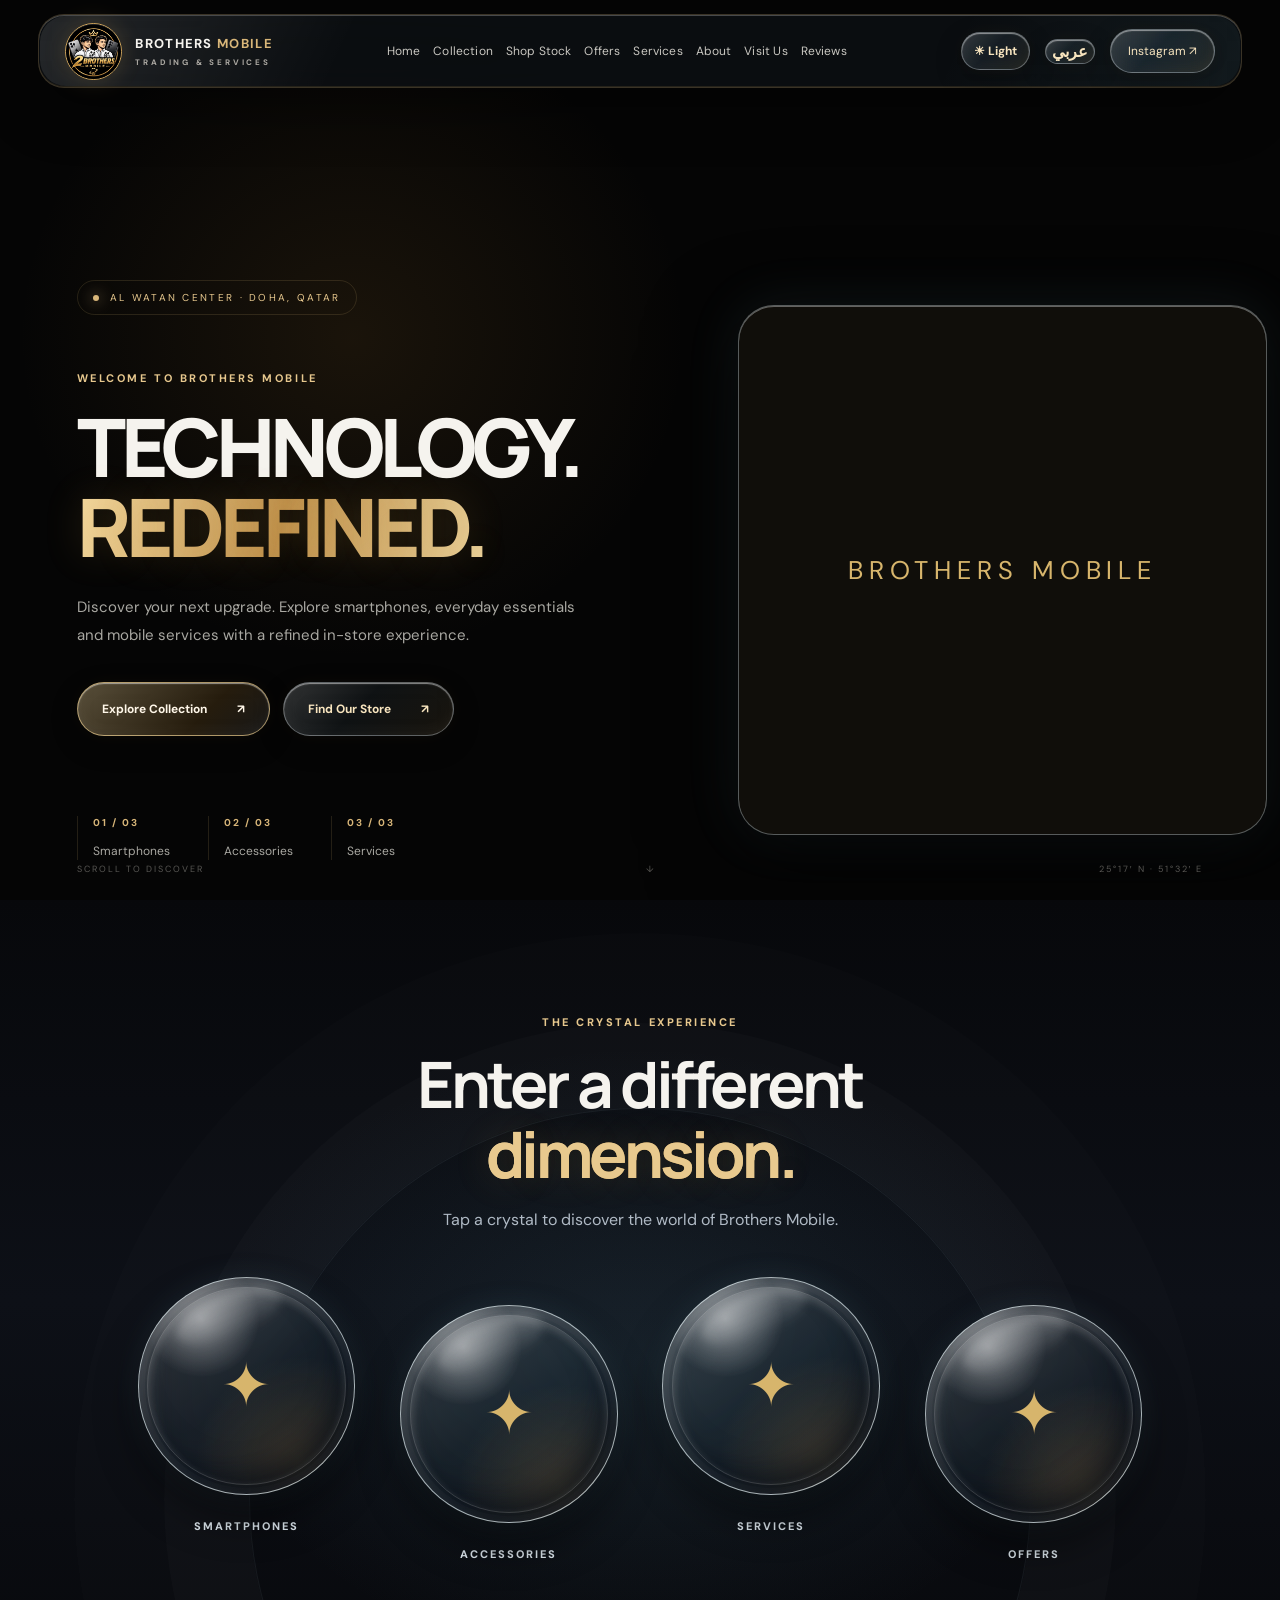
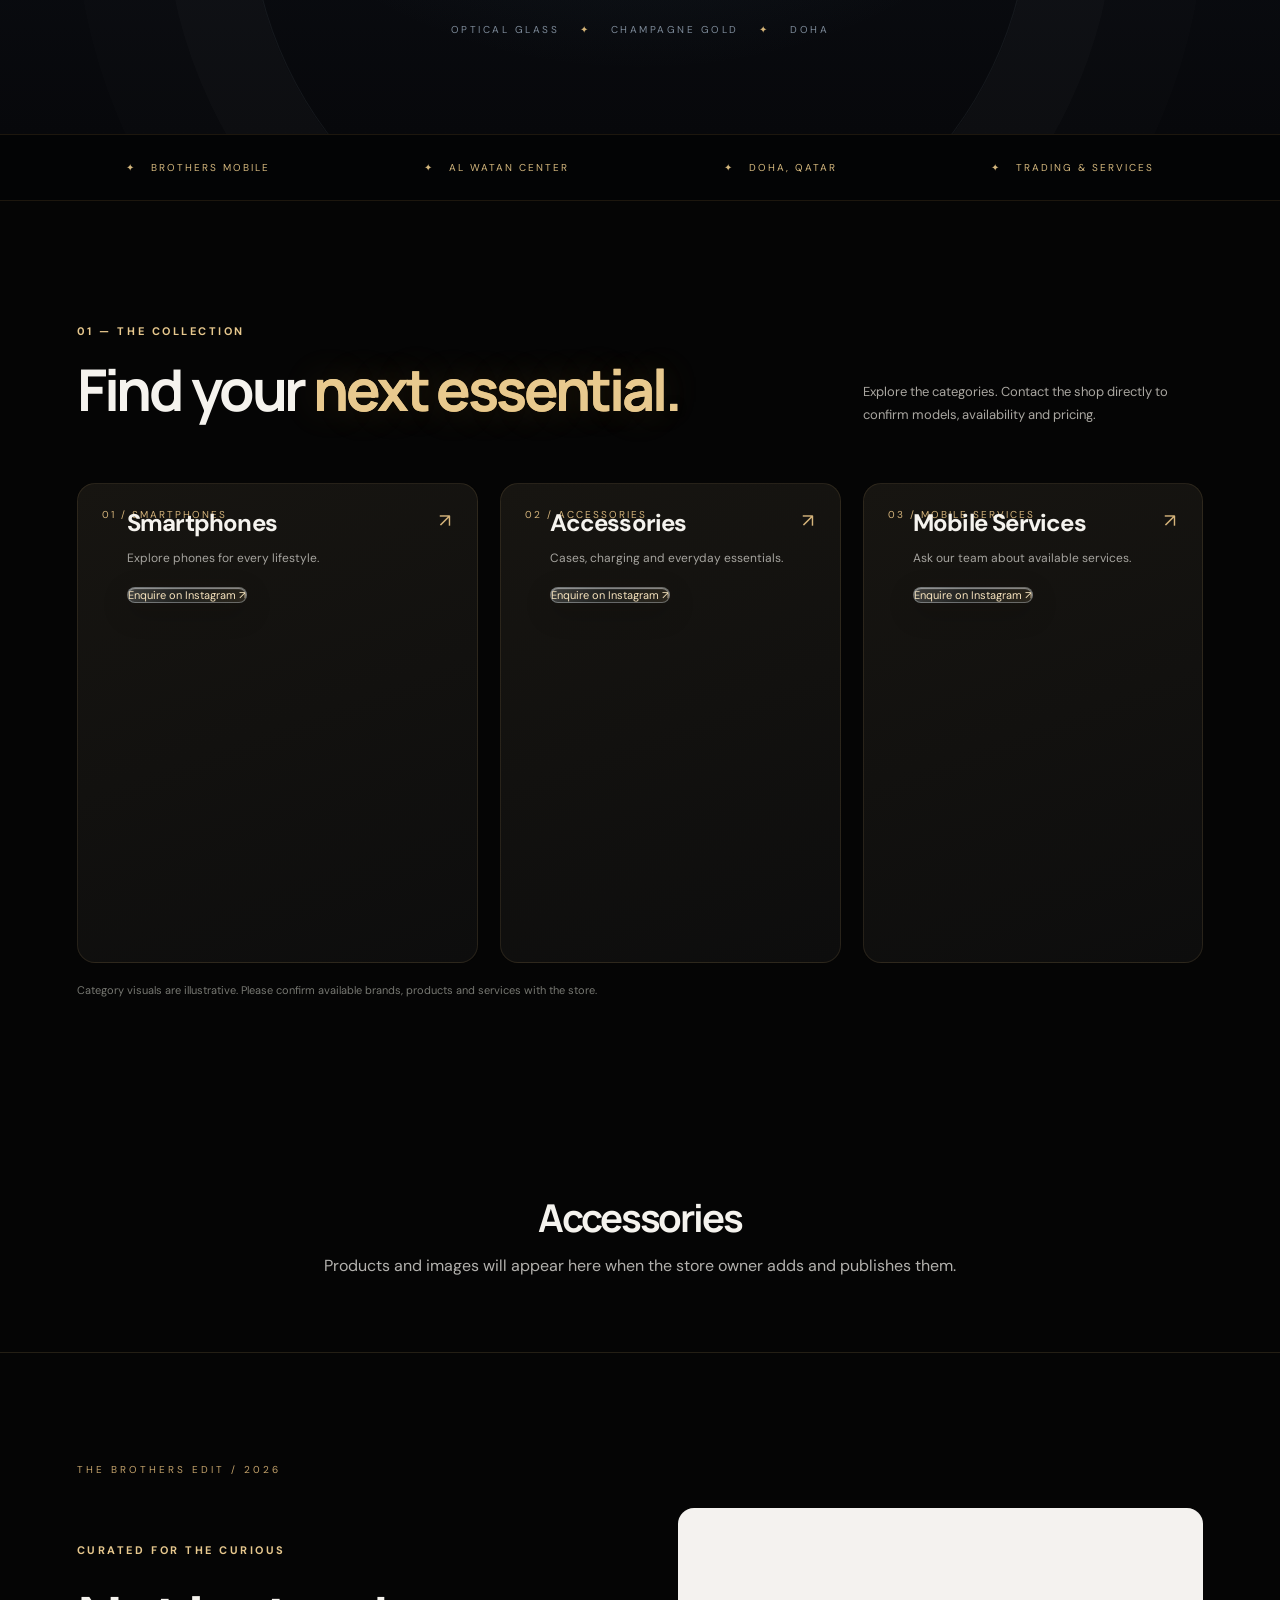
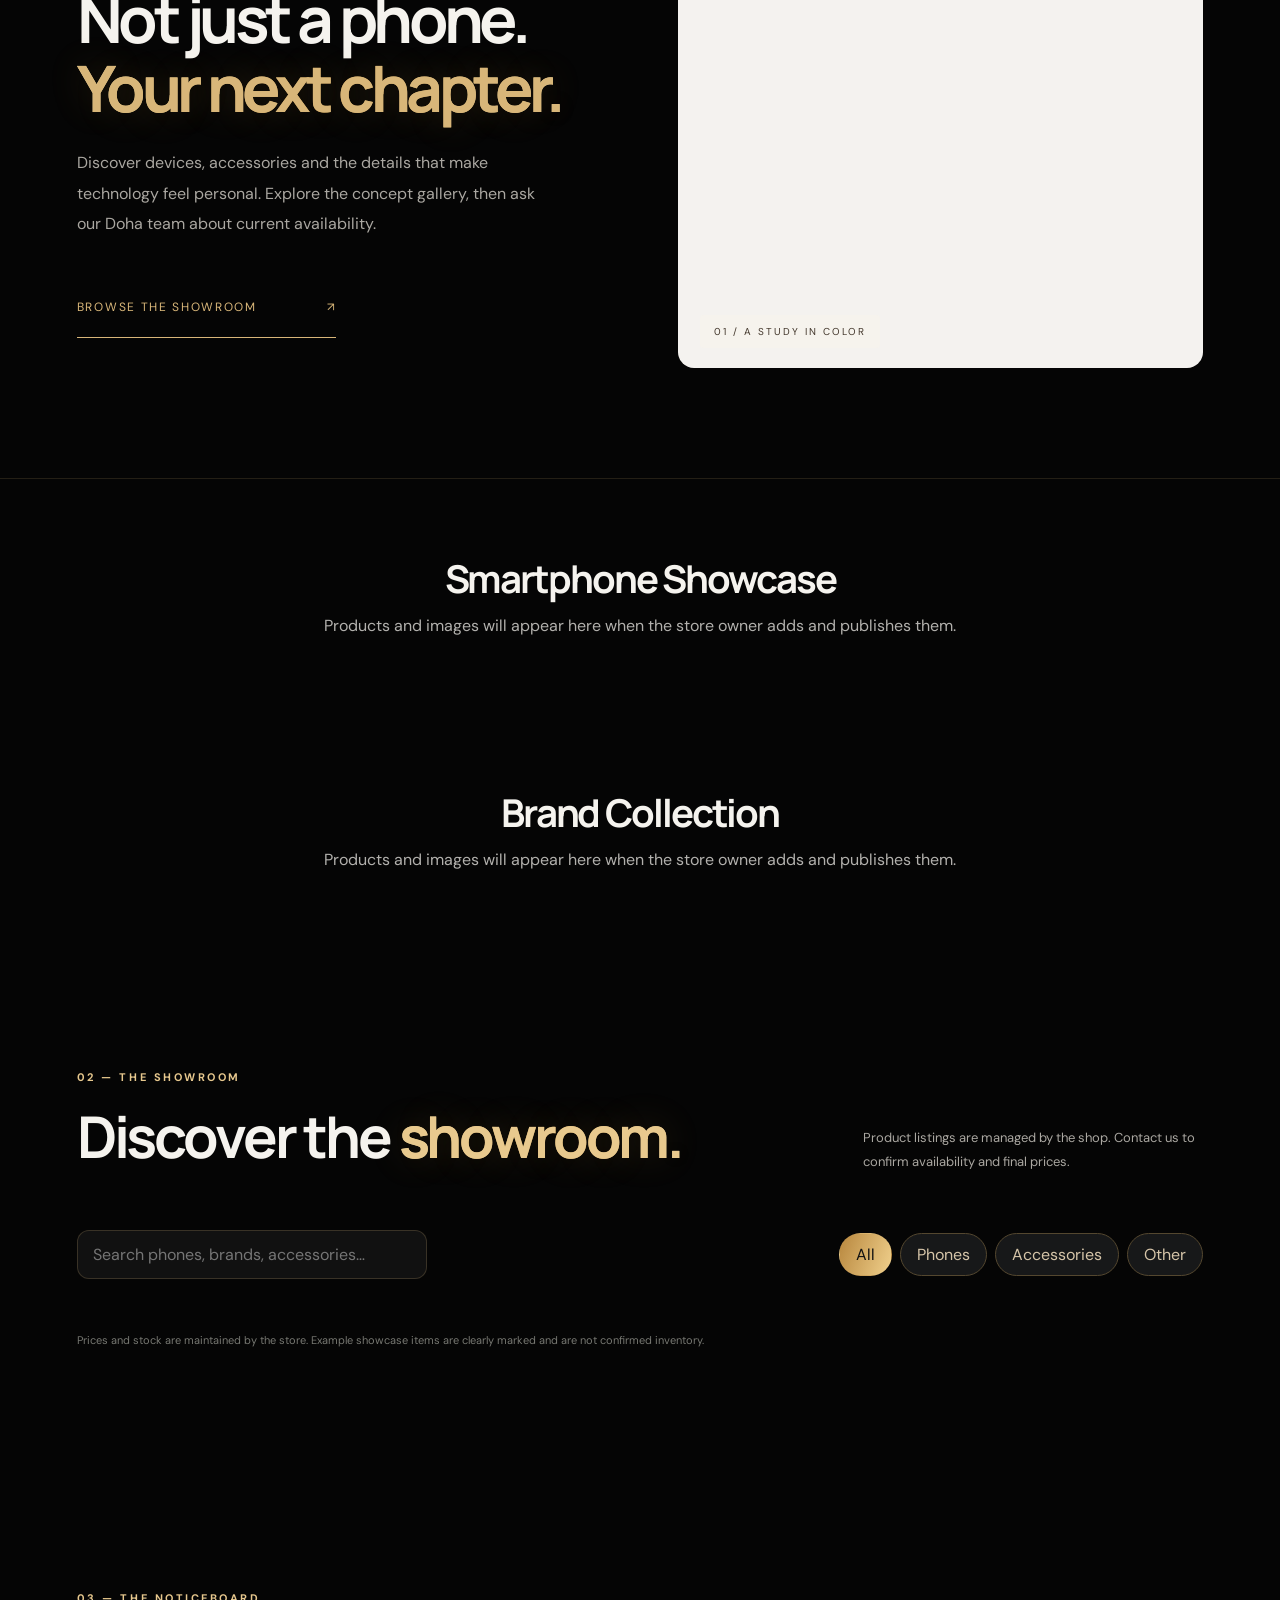
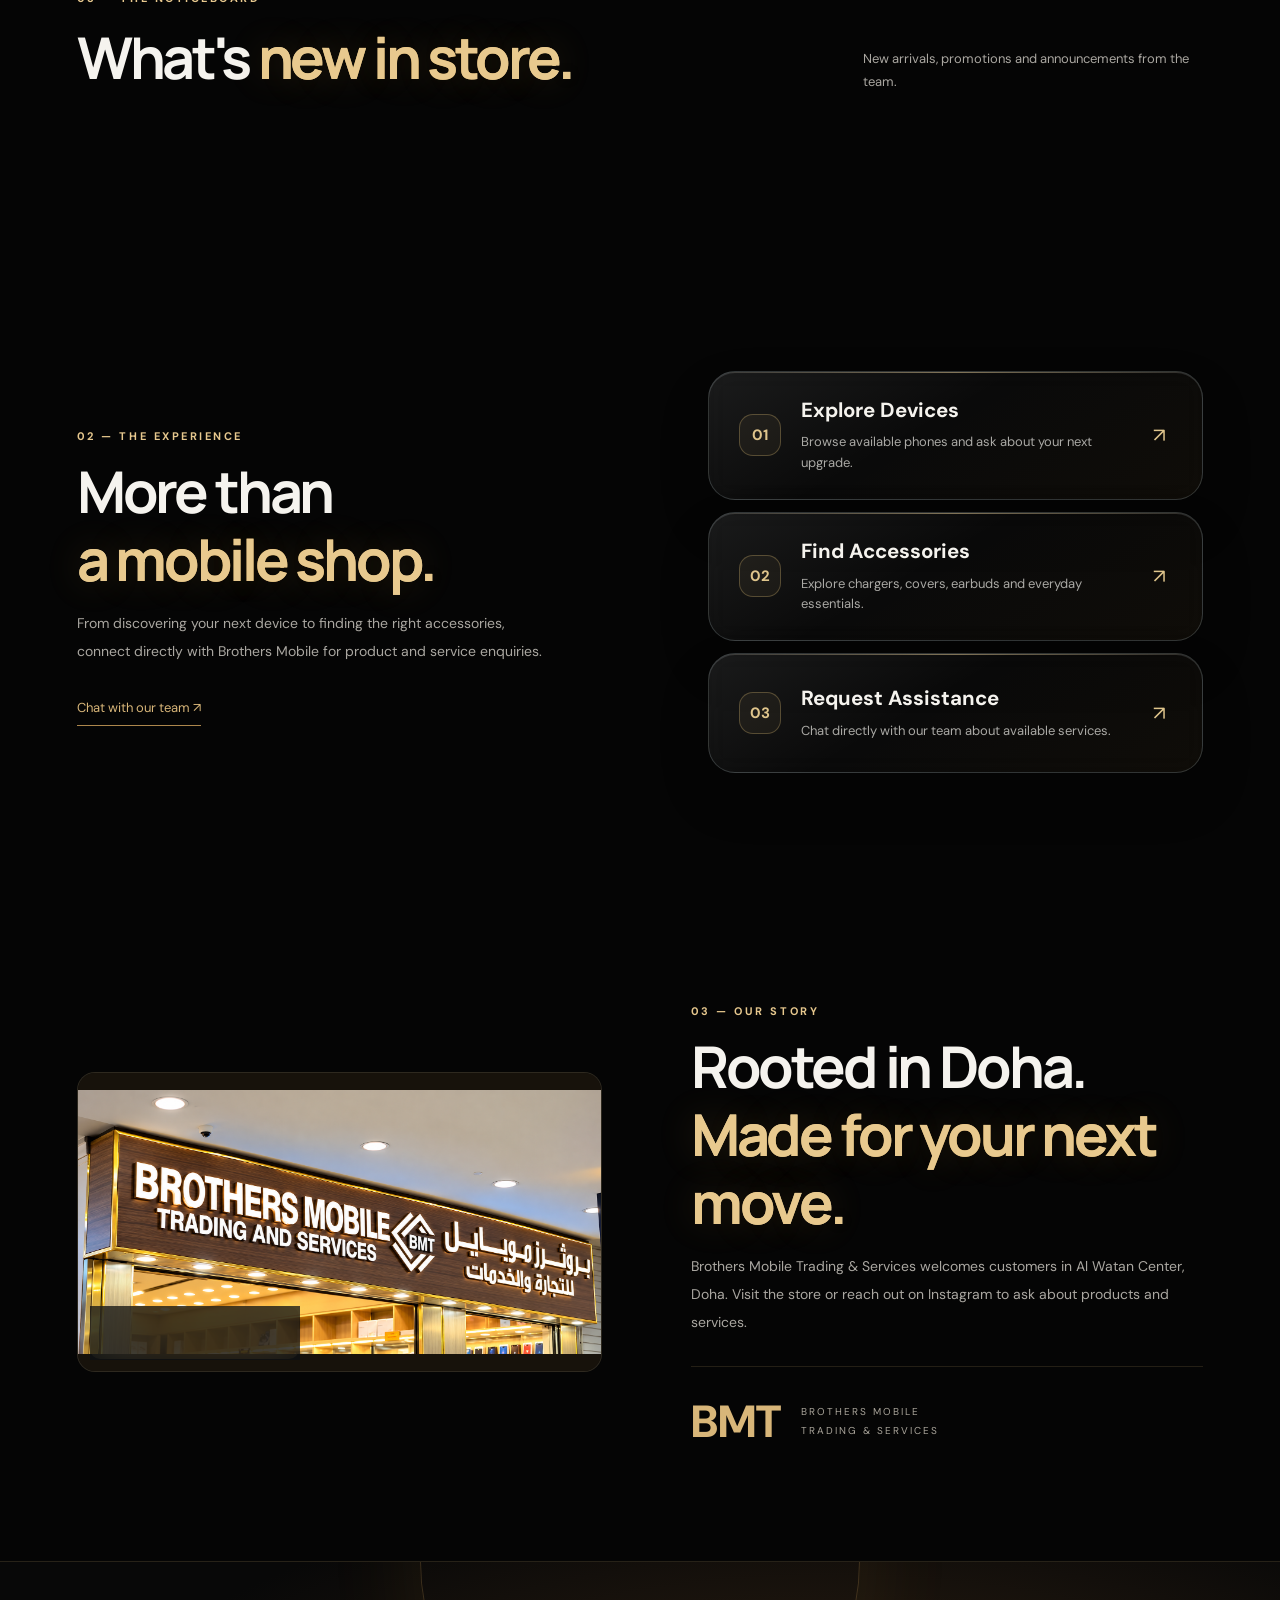
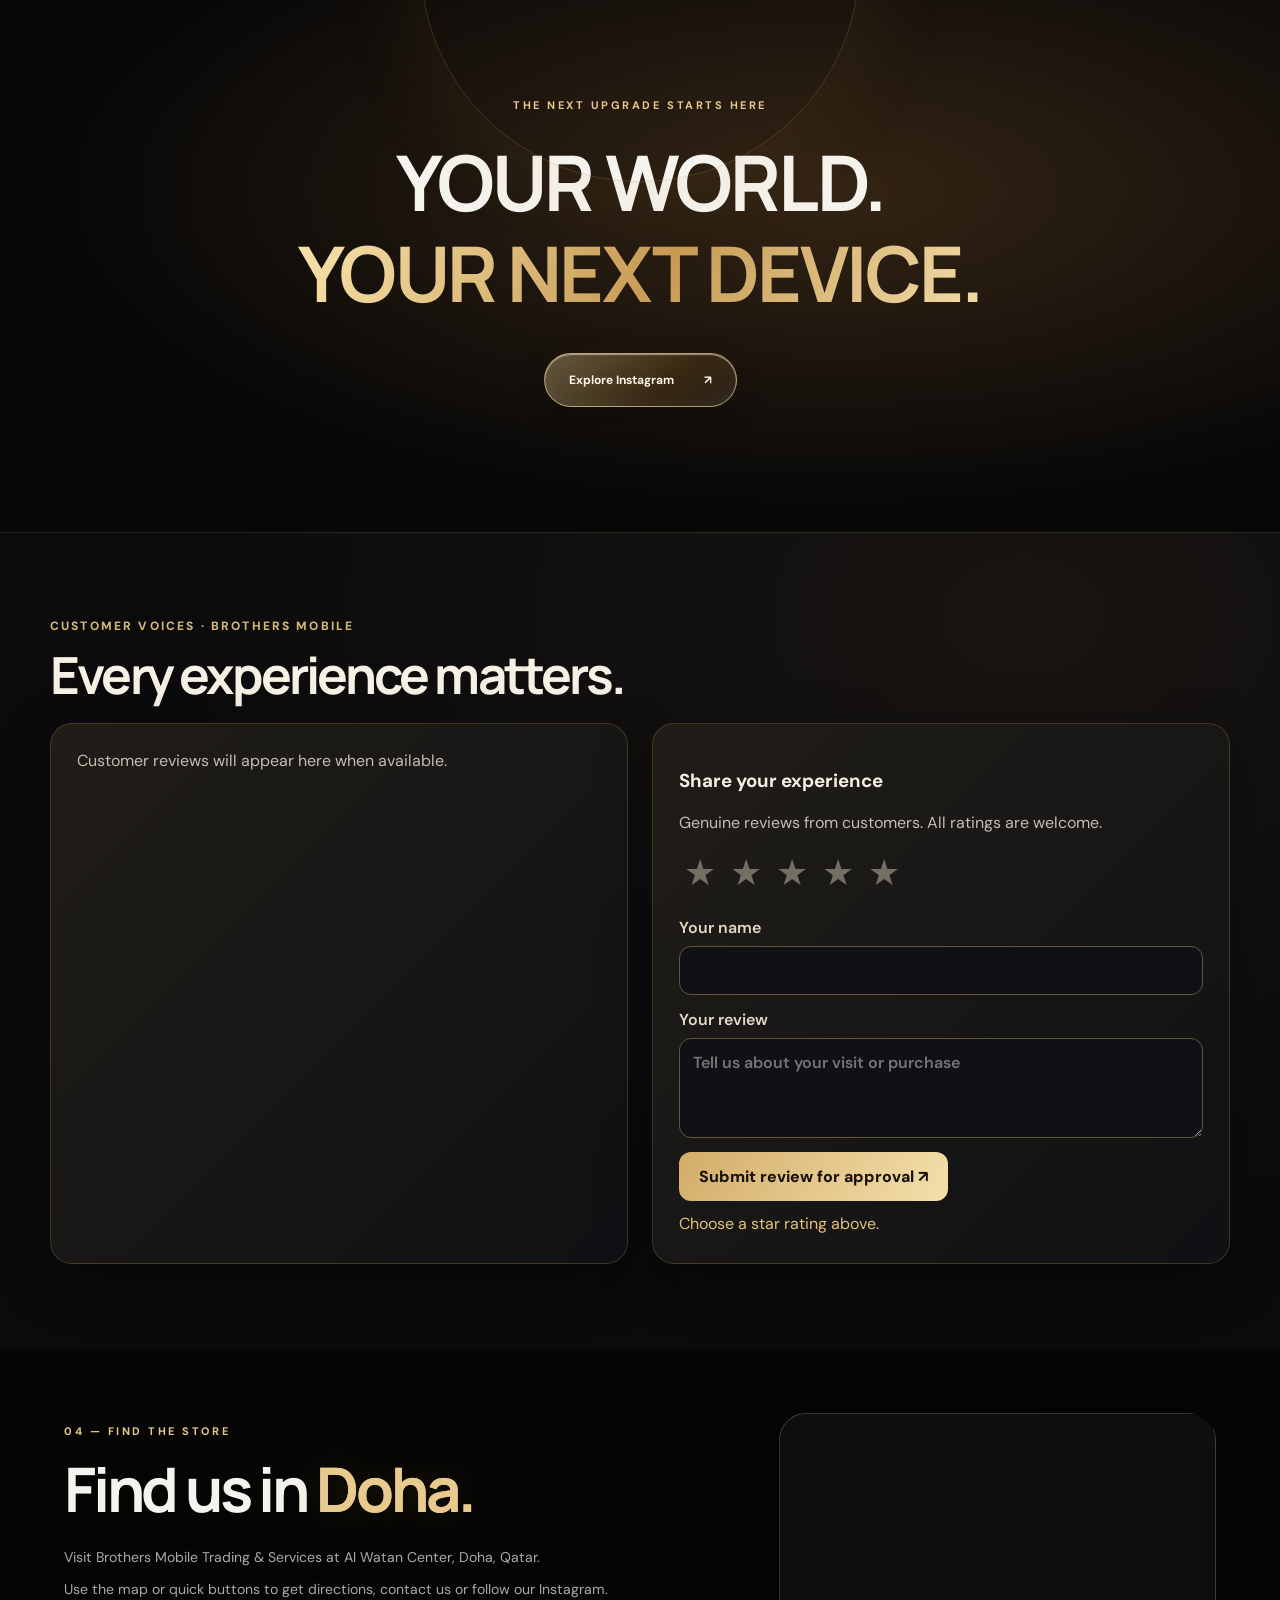
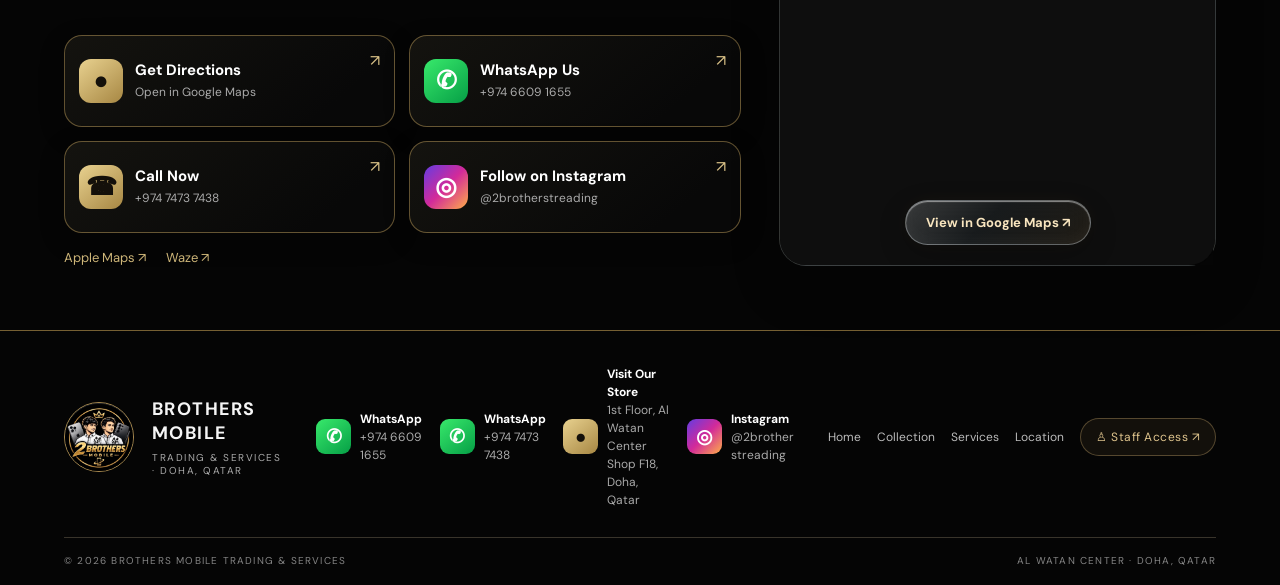
==== commit 9247afd5: "Add files via upload" ====
--- a/index.html
+++ b/index.html
@@ -9,4 +9,4 @@
 .hero-visual-frame:before{content:'BROTHERS MOBILE';letter-spacing:.23em;font-size:clamp(1rem,2vw,1.8rem);color:#d7b56c;text-align:center;padding:24px}
 .crystal-sphere__lens{display:flex;align-items:center;justify-content:center;font-size:clamp(30px,5vw,60px);color:#d7b56c}
 .category-product-img{display:none}
-</style></head><body><header class="nav glass"><a aria-label="Brothers Mobile home" class="brand" href="#home"><img alt="2 Brothers Mobile logo" class="logo-image" src="assets/brothers-logo.jpg"/><span class="brandname">BROTHERS <strong>MOBILE</strong><small>TRADING &amp; SERVICES</small></span></a><nav id="navlinks"><a data-i="navHome" href="#home">Home</a><a data-i="navCollection" href="#collection">Collection</a><a href="#stock">Shop Stock</a><a href="#offers">Offers</a><a data-i="navServices" href="#services">Services</a><a data-i="navAbout" href="#about">About</a><a data-i="navVisit" href="#visit">Visit Us</a><a href="#bmt-reviews">Reviews</a><a aria-label="Staff access — secure login" class="bmt-mobile-staff" href="/manage.html">♙  Staff Access  ↗</a></nav><div class="navtools"><button aria-label="Switch to light mode" class="theme-toggle" id="themeToggle" title="Switch color theme" type="button">☀ Light</button><button aria-label="Switch language" class="lang" id="lang">عربي</button><a class="navcta" href="https://www.instagram.com/2brotherstreading/" rel="noopener" target="_blank">Instagram ↗</a><button aria-controls="navlinks" aria-expanded="false" aria-label="Toggle navigation" id="menu" type="button">☰</button></div></header><main><section class="hero" id="home"><div class="hero-grid"><div class="hero-copy"><div class="eyebrow"><span class="dot"></span><span data-i="eyebrow">AL WATAN CENTER · DOHA, QATAR</span></div><p class="overline" data-i="overline">WELCOME TO BROTHERS MOBILE</p><h1 data-i="heroTitle">TECHNOLOGY.<br/><em>REDEFINED.</em></h1><p class="lead" data-i="heroLead">Discover your next upgrade. Explore smartphones, everyday essentials and mobile services with a refined in-store experience.</p><div class="actions"><a class="btn gold" href="#collection"><span data-i="explore">Explore Collection</span> <span>↗</span></a><a class="btn outline" href="#visit"><span data-i="find">Find Our Store</span> <span>↗</span></a></div><div class="hero-bottom"><div><strong>01 / 03</strong><span data-i="phones">Smartphones</span></div><div><strong>02 / 03</strong><span data-i="accessories">Accessories</span></div><div><strong>03 / 03</strong><span data-i="service">Services</span></div></div></div><div class="hero-art"><div class="hero-visual-frame"></div></div></div><div class="hero-foot"><span data-i="scroll">SCROLL TO DISCOVER</span><span>↓</span><span>25°17′ N · 51°32′ E</span></div></section><section aria-label="Explore Brothers Mobile" class="crystal-orbit"><div class="crystal-orbit__heading"><span class="crystal-kicker">THE CRYSTAL EXPERIENCE</span><h2>Enter a different <em>dimension.</em></h2><p>Tap a crystal to discover the world of Brothers Mobile.</p></div><div class="crystal-orbit__items"><a aria-label="Explore smartphones" class="crystal-sphere" href="#collection"><span class="crystal-sphere__lens">✦</span><span class="crystal-sphere__name">SMARTPHONES</span></a><a aria-label="Explore accessories" class="crystal-sphere" href="#stock"><span class="crystal-sphere__lens">✦</span><span class="crystal-sphere__name">ACCESSORIES</span></a><a aria-label="Explore mobile services" class="crystal-sphere" href="#services"><span class="crystal-sphere__lens">✦</span><span class="crystal-sphere__name">SERVICES</span></a><a aria-label="Explore special offers" class="crystal-sphere" href="#offers"><span class="crystal-sphere__lens">✦</span><span class="crystal-sphere__name">OFFERS</span></a></div><div class="crystal-orbit__foot">OPTICAL GLASS <span>✦</span> CHAMPAGNE GOLD <span>✦</span> DOHA</div></section><section class="strip"><span>✦   BROTHERS MOBILE</span><span>✦   AL WATAN CENTER</span><span>✦   DOHA, QATAR</span><span>✦   TRADING &amp; SERVICES</span></section><section class="section" id="collection"><div class="sectionhead"><div><p class="overline">01 — THE COLLECTION</p><h2 data-i="collectionTitle">Find your <em>next essential.</em></h2></div><p data-i="collectionSub">Explore the categories. Contact the shop directly to confirm models, availability and pricing.</p></div><div class="categories"><article class="category featured"><div class="category-top"><span>01 / SMARTPHONES</span><span>↗</span></div><div class="category-bottom"><h3 data-i="smartTitle">Smartphones</h3><p data-i="smartDesc">Explore phones for every lifestyle.</p><a data-i="enquire" href="https://www.instagram.com/2brotherstreading/" rel="noopener" target="_blank">Enquire on Instagram ↗</a></div></article><article class="category"><div class="category-top"><span>02 / ACCESSORIES</span><span>↗</span></div><div class="category-bottom"><h3 data-i="accTitle">Accessories</h3><p data-i="accDesc">Cases, charging and everyday essentials.</p><a data-i="enquire" href="https://www.instagram.com/2brotherstreading/" rel="noopener" target="_blank">Enquire on Instagram ↗</a></div></article><article class="category"><div class="category-top"><span>03 / MOBILE SERVICES</span><span>↗</span></div><div class="category-bottom"><h3 data-i="serviceTitle">Mobile Services</h3><p data-i="serviceDesc">Ask our team about available services.</p><a data-i="enquire" href="https://www.instagram.com/2brotherstreading/" rel="noopener" target="_blank">Enquire on Instagram ↗</a></div></article></div><p class="disclaimer" data-i="disclaimer">Category visuals are illustrative. Please confirm available brands, products and services with the store.</p></section><section class="bmt-owner-collection-placeholder section" id="accessory-collection"><h2>Accessories</h2><p>Products and images will appear here when the store owner adds and publishes them.</p></section><section aria-label="Featured mobile experience" class="signature-feature section"><div class="signature-label">THE BROTHERS EDIT / 2026</div><div class="signature-grid"><div class="signature-copy"><span class="overline">CURATED FOR THE CURIOUS</span><h2>Not just a phone.<br/><em>Your next chapter.</em></h2><p>Discover devices, accessories and the details that make technology feel personal. Explore the concept gallery, then ask our Doha team about current availability.</p><a class="signature-link" href="#stock">BROWSE THE SHOWROOM <span>↗</span></a></div><div class="signature-photo"><span>01 / A STUDY IN COLOR</span></div></div></section><section class="bmt-owner-collection-placeholder section" id="iphone-showcase"><h2>Smartphone Showcase</h2><p>Products and images will appear here when the store owner adds and publishes them.</p></section><section class="bmt-owner-collection-placeholder section" id="brand-showcase"><h2>Brand Collection</h2><p>Products and images will appear here when the store owner adds and publishes them.</p></section><section class="section inventory" id="stock"><div class="sectionhead"><div><p class="overline">02 — THE SHOWROOM</p><h2>Discover the <em>showroom.</em></h2></div><p>Product listings are managed by the shop. Contact us to confirm availability and final prices.</p></div><div class="stock-tools"><input aria-label="Search stock" id="stockSearch" placeholder="Search phones, brands, accessories…" type="search"/><div class="filter-pills" id="stockFilters"><button class="active" data-filter="All">All</button><button data-filter="Phones">Phones</button><button data-filter="Accessories">Accessories</button><button data-filter="Other">Other</button></div></div><div class="stock-grid" id="stockGrid"></div><p class="disclaimer">Prices and stock are maintained by the store. Example showcase items are clearly marked and are not confirmed inventory.</p></section><section class="section offers" id="offers"><div class="sectionhead"><div><p class="overline">03 — THE NOTICEBOARD</p><h2>What's <em>new in store.</em></h2></div><p>New arrivals, promotions and announcements from the team.</p></div><div class="offer-grid" id="offerGrid"></div></section><section class="section services" id="services"><div class="service-intro"><p class="overline">02 — THE EXPERIENCE</p><h2 data-i="serviceHeading">More than<br/><em>a mobile shop.</em></h2><p data-i="serviceBody">From discovering your next device to finding the right accessories, connect directly with Brothers Mobile for product and service enquiries.</p><a class="textlink" data-i="talk" href="https://wa.me/97466091655?text=Hello%20Brothers%20Mobile%2C%20I%20would%20like%20to%20make%20an%20enquiry." rel="noopener noreferrer" target="_blank">Chat with our team ↗</a></div><div class="service-list"><a aria-label="Explore Devices" class="service-row bmt-action-row" href="#stock"><span class="bmt-service-number">01</span><div><h3 data-i="row1">Explore Devices</h3><p data-i="row1p">Browse available phones and ask about your next upgrade.</p></div><span class="bmt-service-arrow">↗</span></a><a aria-label="Find Accessories" class="service-row bmt-action-row" href="#stock"><span class="bmt-service-number">02</span><div><h3 data-i="row2">Find Accessories</h3><p data-i="row2p">Explore chargers, covers, earbuds and everyday essentials.</p></div><span class="bmt-service-arrow">↗</span></a><a aria-label="Request Assistance" class="service-row bmt-action-row" href="https://wa.me/97466091655?text=Hello%20Brothers%20Mobile%2C%20I%20would%20like%20to%20ask%20about%20your%20mobile%20services." rel="noopener noreferrer" target="_blank"><span class="bmt-service-number">03</span><div><h3 data-i="row3">Request Assistance</h3><p data-i="row3p">Chat directly with our team about available services.</p></div><span class="bmt-service-arrow">↗</span></a><a aria-label="Discuss business partnerships on WhatsApp" class="service-row bmt-partner-row bmt-action-row" hidden="" href="https://wa.me/97466091655?text=Hello%20Brothers%20Mobile%2C%20I%20would%20like%20to%20discuss%20a%20business%20partnership." id="bmtPartnerCard" rel="noopener noreferrer" target="_blank"><span>04</span><div><h3>Build the Future Together</h3><p>Supplier collaborations, wholesale opportunities and private partnership enquiries.</p></div><span class="bmt-service-arrow">↗</span></a></div></section><section class="section about" id="about"><div class="about-image"><img alt="Brothers Mobile Trading and Services shop sign in Doha" loading="lazy" src="assets/premium-storefront.png"/><div class="photo-caption glass">BMT <span>— OUR STOREFRONT</span></div></div><div class="about-copy"><p class="overline">03 — OUR STORY</p><h2 data-i="aboutTitle">Rooted in Doha.<br/><em>Made for your next move.</em></h2><p data-i="aboutBody">Brothers Mobile Trading &amp; Services welcomes customers in Al Watan Center, Doha. Visit the store or reach out on Instagram to ask about products and services.</p><div class="about-stat"><span class="big">BMT</span><span data-i="aboutStat">BROTHERS MOBILE<br/>TRADING &amp; SERVICES</span></div></div></section><section class="banner"><div class="banner-light"></div><p class="overline">THE NEXT UPGRADE STARTS HERE</p><h2 data-i="bannerTitle">YOUR WORLD.<br/><em>YOUR NEXT DEVICE.</em></h2><a class="btn gold" href="https://www.instagram.com/2brotherstreading/" rel="noopener" target="_blank"><span data-i="instagram">Explore Instagram</span> ↗</a></section><section aria-label="Customer reviews" id="bmt-reviews"><div class="rv-kicker">CUSTOMER VOICES · BROTHERS MOBILE</div><h2>Every experience matters.</h2><div class="rv-layout"><div class="rv-panel"><div class="rv-muted" id="rv-summary">Loading verified submissions…</div><div id="rv-list"></div></div><div class="rv-panel"><h3>Share your experience</h3><p class="rv-muted">Genuine reviews from customers. All ratings are welcome.</p><form id="rv-form"><div aria-label="Star rating" class="rv-pick" role="group" tabindex="0"><button aria-label="1 star" data-rating="1" type="button">★</button><button aria-label="2 stars" data-rating="2" type="button">★</button><button aria-label="3 stars" data-rating="3" type="button">★</button><button aria-label="4 stars" data-rating="4" type="button">★</button><button aria-label="5 stars" data-rating="5" type="button">★</button></div><label>Your name<input autocomplete="name" maxlength="60" minlength="2" name="name" required=""/></label><label>Your review<textarea maxlength="800" minlength="15" name="review" placeholder="Tell us about your visit or purchase" required=""></textarea></label><input aria-hidden="true" autocomplete="off" name="website" style="position:absolute;left:-9999px" tabindex="-1"/><button class="rv-submit" type="submit">Submit review for approval ↗</button><div class="rv-status" id="rv-status" role="status"></div></form></div></div></section><section class="section visit" id="visit"><div><p class="overline">04 — FIND THE STORE</p><h2 data-i="visitTitle">Find us in <em>Doha.</em></h2><p class="visittext" data-i="visitBody">Visit Brothers Mobile Trading &amp; Services at Al Watan Center, Doha, Qatar.</p><p class="bmt-locator-sub">Use the map or quick buttons to get directions, contact us or follow our Instagram.</p><div class="bmt-locator-actions"><a class="bmt-locator-action" href="https://www.google.com/maps/search/?api=1&amp;query=Al%20Watan%20Center%2C%20Doha%2C%20Qatar" rel="noopener noreferrer" target="_blank"><span class="bmt-locator-icon bmt-gold-icon">●</span><span class="bmt-locator-action-text"><strong>Get Directions</strong><small>Open in Google Maps</small></span><span class="bmt-arrow">↗</span></a><a class="bmt-locator-action" href="https://wa.me/97466091655" rel="noopener noreferrer" target="_blank"><span class="bmt-locator-icon bmt-whatsapp-icon">✆</span><span class="bmt-locator-action-text"><strong>WhatsApp Us</strong><small>+974 6609 1655</small></span><span class="bmt-arrow">↗</span></a><a class="bmt-locator-action" href="tel:+97474737438"><span class="bmt-locator-icon bmt-gold-icon">☎</span><span class="bmt-locator-action-text"><strong>Call Now</strong><small>+974 7473 7438</small></span><span class="bmt-arrow">↗</span></a><a class="bmt-locator-action" href="https://www.instagram.com/2brotherstreading/" rel="noopener noreferrer" target="_blank"><span class="bmt-locator-icon bmt-instagram-icon">◎</span><span class="bmt-locator-action-text"><strong>Follow on Instagram</strong><small>@2brotherstreading</small></span><span class="bmt-arrow">↗</span></a></div><div class="bmt-secondary-maps"><a href="https://maps.apple.com/?q=Al%20Watan%20Center%2C%20Doha%2C%20Qatar" rel="noopener noreferrer" target="_blank">Apple Maps ↗</a><a href="https://waze.com/ul?q=Al%20Watan%20Center%2C%20Doha%2C%20Qatar&amp;navigate=yes" rel="noopener noreferrer" target="_blank">Waze ↗</a></div></div><div class="map-panel real-map bmt-locator-map"><iframe allowfullscreen="" loading="lazy" referrerpolicy="no-referrer-when-downgrade" src="https://www.google.com/maps?q=Al%20Watan%20Center%2C%20Doha%2C%20Qatar&amp;output=embed" title="Google Maps — search for Al Watan Center, Doha"></iframe><div class="map-actions"><a href="https://www.google.com/maps/search/?api=1&amp;query=Al%20Watan%20Center%2C%20Doha%2C%20Qatar" rel="noopener" target="_blank">View in Google Maps ↗</a></div></div></section></main><footer><div class="bmt-lux-footer-main"><div class="bmt-lux-footer-brand"><img alt="Brothers Mobile logo" class="bmt-lux-footer-logo" src="assets/brothers-logo.jpg"/><div><h3>BROTHERS MOBILE</h3><p>TRADING &amp; SERVICES · DOHA, QATAR</p></div></div><div class="bmt-lux-footer-contacts"><a href="https://wa.me/97466091655" rel="noopener noreferrer" target="_blank"><span class="bmt-foot-icon bmt-whatsapp-icon">✆</span><span><strong>WhatsApp</strong><small>+974 6609 1655</small></span></a><a href="https://wa.me/97474737438" rel="noopener noreferrer" target="_blank"><span class="bmt-foot-icon bmt-whatsapp-icon">✆</span><span><strong>WhatsApp</strong><small>+974 7473 7438</small></span></a><a href="https://www.google.com/maps/search/?api=1&amp;query=Al%20Watan%20Center%2C%20Doha%2C%20Qatar" rel="noopener noreferrer" target="_blank"><span class="bmt-foot-icon bmt-gold-icon">●</span><span><strong>Visit Our Store</strong><small>1st Floor, Al Watan Center<br/>Shop F18, Doha, Qatar</small></span></a><a href="https://www.instagram.com/2brotherstreading/" rel="noopener noreferrer" target="_blank"><span class="bmt-foot-icon bmt-instagram-icon">◎</span><span><strong>Instagram</strong><small>@2brotherstreading</small></span></a></div><nav aria-label="Footer navigation" class="bmt-lux-footer-links"><a href="#home">Home</a><a href="#collection">Collection</a><a href="#services">Services</a><a href="#visit">Location</a><button aria-label="Open secure staff sign in" class="bmt-footer-staff" id="adminOpen" type="button">♙  Staff Access ↗</button></nav></div><div class="bmt-lux-footer-bottom"><span>© <span id="year">2026</span> BROTHERS MOBILE TRADING &amp; SERVICES</span><span>AL WATAN CENTER · DOHA, QATAR</span></div><div aria-label="Social media links" class="bmt-social-links" id="bmtSocialLinks"></div></footer><script src="script.js"></script><script defer="" src="obsidian-crystal.js"></script><script src="shop.js"></script><script src="theme.js"></script><script defer="" src="showcase-upgrade.js"></script><script defer="" src="business-profile.js"></script><script defer="" src="bmt-reviews.js"></script><script defer="True" src="bmt-mobile-nav.js"></script></body></html>
+</style><link rel="stylesheet" href="bmt-highlights.css"/></head><body><header class="nav glass"><a aria-label="Brothers Mobile home" class="brand" href="#home"><img alt="2 Brothers Mobile logo" class="logo-image" src="assets/brothers-logo.jpg"/><span class="brandname">BROTHERS <strong>MOBILE</strong><small>TRADING &amp; SERVICES</small></span></a><nav id="navlinks"><a data-i="navHome" href="#home">Home</a><a data-i="navCollection" href="#collection">Collection</a><a href="#stock">Shop Stock</a><a href="#offers">Offers</a><a data-i="navServices" href="#services">Services</a><a data-i="navAbout" href="#about">About</a><a data-i="navVisit" href="#visit">Visit Us</a><a href="#bmt-reviews">Reviews</a><a aria-label="Staff access — secure login" class="bmt-mobile-staff" href="/manage.html">♙  Staff Access  ↗</a></nav><div class="navtools"><button aria-label="Switch to light mode" class="theme-toggle" id="themeToggle" title="Switch color theme" type="button">☀ Light</button><button aria-label="Switch language" class="lang" id="lang">عربي</button><a class="navcta" href="https://www.instagram.com/2brotherstreading/" rel="noopener" target="_blank">Instagram ↗</a><button aria-controls="navlinks" aria-expanded="false" aria-label="Toggle navigation" id="menu" type="button">☰</button></div></header><main><section class="hero" id="home"><div class="hero-grid"><div class="hero-copy"><div class="eyebrow"><span class="dot"></span><span data-i="eyebrow">AL WATAN CENTER · DOHA, QATAR</span></div><p class="overline" data-i="overline">WELCOME TO BROTHERS MOBILE</p><h1 data-i="heroTitle">TECHNOLOGY.<br/><em>REDEFINED.</em></h1><p class="lead" data-i="heroLead">Discover your next upgrade. Explore smartphones, everyday essentials and mobile services with a refined in-store experience.</p><div class="actions"><a class="btn gold" href="#collection"><span data-i="explore">Explore Collection</span> <span>↗</span></a><a class="btn outline" href="#visit"><span data-i="find">Find Our Store</span> <span>↗</span></a></div><div class="hero-bottom"><div><strong>01 / 03</strong><span data-i="phones">Smartphones</span></div><div><strong>02 / 03</strong><span data-i="accessories">Accessories</span></div><div><strong>03 / 03</strong><span data-i="service">Services</span></div></div></div><div class="hero-art"><div class="hero-visual-frame"></div></div></div><div class="hero-foot"><span data-i="scroll">SCROLL TO DISCOVER</span><span>↓</span><span>25°17′ N · 51°32′ E</span></div></section><section aria-label="Explore Brothers Mobile" class="crystal-orbit"><div class="crystal-orbit__heading"><span class="crystal-kicker">THE CRYSTAL EXPERIENCE</span><h2>Enter a different <em>dimension.</em></h2><p>Tap a crystal to discover the world of Brothers Mobile.</p></div><div class="crystal-orbit__items"><a aria-label="Explore smartphones" class="crystal-sphere" href="#collection"><span class="crystal-sphere__lens">✦</span><span class="crystal-sphere__name">SMARTPHONES</span></a><a aria-label="Explore accessories" class="crystal-sphere" href="#stock"><span class="crystal-sphere__lens">✦</span><span class="crystal-sphere__name">ACCESSORIES</span></a><a aria-label="Explore mobile services" class="crystal-sphere" href="#services"><span class="crystal-sphere__lens">✦</span><span class="crystal-sphere__name">SERVICES</span></a><a aria-label="Explore special offers" class="crystal-sphere" href="#offers"><span class="crystal-sphere__lens">✦</span><span class="crystal-sphere__name">OFFERS</span></a></div><div class="crystal-orbit__foot">OPTICAL GLASS <span>✦</span> CHAMPAGNE GOLD <span>✦</span> DOHA</div></section><section class="strip"><span>✦   BROTHERS MOBILE</span><span>✦   AL WATAN CENTER</span><span>✦   DOHA, QATAR</span><span>✦   TRADING &amp; SERVICES</span></section><section class="section" id="collection"><div class="sectionhead"><div><p class="overline">01 — THE COLLECTION</p><h2 data-i="collectionTitle">Find your <em>next essential.</em></h2></div><p data-i="collectionSub">Explore the categories. Contact the shop directly to confirm models, availability and pricing.</p></div><div class="categories"><article class="category featured"><div class="category-top"><span>01 / SMARTPHONES</span><span>↗</span></div><div class="category-bottom"><h3 data-i="smartTitle">Smartphones</h3><p data-i="smartDesc">Explore phones for every lifestyle.</p><a data-i="enquire" href="https://www.instagram.com/2brotherstreading/" rel="noopener" target="_blank">Enquire on Instagram ↗</a></div></article><article class="category"><div class="category-top"><span>02 / ACCESSORIES</span><span>↗</span></div><div class="category-bottom"><h3 data-i="accTitle">Accessories</h3><p data-i="accDesc">Cases, charging and everyday essentials.</p><a data-i="enquire" href="https://www.instagram.com/2brotherstreading/" rel="noopener" target="_blank">Enquire on Instagram ↗</a></div></article><article class="category"><div class="category-top"><span>03 / MOBILE SERVICES</span><span>↗</span></div><div class="category-bottom"><h3 data-i="serviceTitle">Mobile Services</h3><p data-i="serviceDesc">Ask our team about available services.</p><a data-i="enquire" href="https://www.instagram.com/2brotherstreading/" rel="noopener" target="_blank">Enquire on Instagram ↗</a></div></article></div><p class="disclaimer" data-i="disclaimer">Category visuals are illustrative. Please confirm available brands, products and services with the store.</p></section><section class="bmt-owner-collection-placeholder section" id="accessory-collection"><h2>Accessories</h2><p>Products and images will appear here when the store owner adds and publishes them.</p></section><section aria-label="Featured mobile experience" class="signature-feature section"><div class="signature-label">THE BROTHERS EDIT / 2026</div><div class="signature-grid"><div class="signature-copy"><span class="overline">CURATED FOR THE CURIOUS</span><h2>Not just a phone.<br/><em>Your next chapter.</em></h2><p>Discover devices, accessories and the details that make technology feel personal. Explore the concept gallery, then ask our Doha team about current availability.</p><a class="signature-link" href="#stock">BROWSE THE SHOWROOM <span>↗</span></a></div><div class="signature-photo"><span>01 / A STUDY IN COLOR</span></div></div></section><section class="bmt-owner-collection-placeholder section" id="iphone-showcase"><h2>Smartphone Showcase</h2><p>Products and images will appear here when the store owner adds and publishes them.</p></section><section class="bmt-owner-collection-placeholder section" id="brand-showcase"><h2>Brand Collection</h2><p>Products and images will appear here when the store owner adds and publishes them.</p></section><section class="section" id="owner-highlights" aria-label="Featured devices and announcements"><div class="sectionhead"><div><p class="overline">HANDPICKED BY THE SHOP</p><h2>Featured <em>devices &amp; updates.</em></h2></div><p>Only announcements and devices selected by the shop owner appear here.</p></div><div id="bmtHighlightGrid" class="bmt-highlight-grid" aria-live="polite"></div></section><section class="section inventory" id="stock"><div class="sectionhead"><div><p class="overline">02 — THE SHOWROOM</p><h2>Discover the <em>showroom.</em></h2></div><p>Product listings are managed by the shop. Contact us to confirm availability and final prices.</p></div><div class="stock-tools"><input aria-label="Search stock" id="stockSearch" placeholder="Search phones, brands, accessories…" type="search"/><div class="filter-pills" id="stockFilters"><button class="active" data-filter="All">All</button><button data-filter="Phones">Phones</button><button data-filter="Accessories">Accessories</button><button data-filter="Other">Other</button></div></div><div class="stock-grid" id="stockGrid"></div><p class="disclaimer">Prices and stock are maintained by the store. Example showcase items are clearly marked and are not confirmed inventory.</p></section><section class="section offers" id="offers"><div class="sectionhead"><div><p class="overline">03 — THE NOTICEBOARD</p><h2>What's <em>new in store.</em></h2></div><p>New arrivals, promotions and announcements from the team.</p></div><div class="offer-grid" id="offerGrid"></div></section><section class="section services" id="services"><div class="service-intro"><p class="overline">02 — THE EXPERIENCE</p><h2 data-i="serviceHeading">More than<br/><em>a mobile shop.</em></h2><p data-i="serviceBody">From discovering your next device to finding the right accessories, connect directly with Brothers Mobile for product and service enquiries.</p><a class="textlink" data-i="talk" href="https://wa.me/97466091655?text=Hello%20Brothers%20Mobile%2C%20I%20would%20like%20to%20make%20an%20enquiry." rel="noopener noreferrer" target="_blank">Chat with our team ↗</a></div><div class="service-list"><a aria-label="Explore Devices" class="service-row bmt-action-row" href="#stock"><span class="bmt-service-number">01</span><div><h3 data-i="row1">Explore Devices</h3><p data-i="row1p">Browse available phones and ask about your next upgrade.</p></div><span class="bmt-service-arrow">↗</span></a><a aria-label="Find Accessories" class="service-row bmt-action-row" href="#stock"><span class="bmt-service-number">02</span><div><h3 data-i="row2">Find Accessories</h3><p data-i="row2p">Explore chargers, covers, earbuds and everyday essentials.</p></div><span class="bmt-service-arrow">↗</span></a><a aria-label="Request Assistance" class="service-row bmt-action-row" href="https://wa.me/97466091655?text=Hello%20Brothers%20Mobile%2C%20I%20would%20like%20to%20ask%20about%20your%20mobile%20services." rel="noopener noreferrer" target="_blank"><span class="bmt-service-number">03</span><div><h3 data-i="row3">Request Assistance</h3><p data-i="row3p">Chat directly with our team about available services.</p></div><span class="bmt-service-arrow">↗</span></a><a aria-label="Discuss business partnerships on WhatsApp" class="service-row bmt-partner-row bmt-action-row" hidden="" href="https://wa.me/97466091655?text=Hello%20Brothers%20Mobile%2C%20I%20would%20like%20to%20discuss%20a%20business%20partnership." id="bmtPartnerCard" rel="noopener noreferrer" target="_blank"><span>04</span><div><h3>Build the Future Together</h3><p>Supplier collaborations, wholesale opportunities and private partnership enquiries.</p></div><span class="bmt-service-arrow">↗</span></a></div></section><section class="section about" id="about"><div class="about-image"><img alt="Brothers Mobile Trading and Services shop sign in Doha" loading="lazy" src="assets/premium-storefront.png"/><div class="photo-caption glass">BMT <span>— OUR STOREFRONT</span></div></div><div class="about-copy"><p class="overline">03 — OUR STORY</p><h2 data-i="aboutTitle">Rooted in Doha.<br/><em>Made for your next move.</em></h2><p data-i="aboutBody">Brothers Mobile Trading &amp; Services welcomes customers in Al Watan Center, Doha. Visit the store or reach out on Instagram to ask about products and services.</p><div class="about-stat"><span class="big">BMT</span><span data-i="aboutStat">BROTHERS MOBILE<br/>TRADING &amp; SERVICES</span></div></div></section><section class="banner"><div class="banner-light"></div><p class="overline">THE NEXT UPGRADE STARTS HERE</p><h2 data-i="bannerTitle">YOUR WORLD.<br/><em>YOUR NEXT DEVICE.</em></h2><a class="btn gold" href="https://www.instagram.com/2brotherstreading/" rel="noopener" target="_blank"><span data-i="instagram">Explore Instagram</span> ↗</a></section><section aria-label="Customer reviews" id="bmt-reviews"><div class="rv-kicker">CUSTOMER VOICES · BROTHERS MOBILE</div><h2>Every experience matters.</h2><div class="rv-layout"><div class="rv-panel"><div class="rv-muted" id="rv-summary">Loading verified submissions…</div><div id="rv-list"></div></div><div class="rv-panel"><h3>Share your experience</h3><p class="rv-muted">Genuine reviews from customers. All ratings are welcome.</p><form id="rv-form"><div aria-label="Star rating" class="rv-pick" role="group" tabindex="0"><button aria-label="1 star" data-rating="1" type="button">★</button><button aria-label="2 stars" data-rating="2" type="button">★</button><button aria-label="3 stars" data-rating="3" type="button">★</button><button aria-label="4 stars" data-rating="4" type="button">★</button><button aria-label="5 stars" data-rating="5" type="button">★</button></div><label>Your name<input autocomplete="name" maxlength="60" minlength="2" name="name" required=""/></label><label>Your review<textarea maxlength="800" minlength="15" name="review" placeholder="Tell us about your visit or purchase" required=""></textarea></label><input aria-hidden="true" autocomplete="off" name="website" style="position:absolute;left:-9999px" tabindex="-1"/><button class="rv-submit" type="submit">Submit review for approval ↗</button><div class="rv-status" id="rv-status" role="status"></div></form></div></div></section><section class="section visit" id="visit"><div><p class="overline">04 — FIND THE STORE</p><h2 data-i="visitTitle">Find us in <em>Doha.</em></h2><p class="visittext" data-i="visitBody">Visit Brothers Mobile Trading &amp; Services at Al Watan Center, Doha, Qatar.</p><p class="bmt-locator-sub">Use the map or quick buttons to get directions, contact us or follow our Instagram.</p><div class="bmt-locator-actions"><a class="bmt-locator-action" href="https://www.google.com/maps/search/?api=1&amp;query=Al%20Watan%20Center%2C%20Doha%2C%20Qatar" rel="noopener noreferrer" target="_blank"><span class="bmt-locator-icon bmt-gold-icon">●</span><span class="bmt-locator-action-text"><strong>Get Directions</strong><small>Open in Google Maps</small></span><span class="bmt-arrow">↗</span></a><a class="bmt-locator-action" href="https://wa.me/97466091655" rel="noopener noreferrer" target="_blank"><span class="bmt-locator-icon bmt-whatsapp-icon">✆</span><span class="bmt-locator-action-text"><strong>WhatsApp Us</strong><small>+974 6609 1655</small></span><span class="bmt-arrow">↗</span></a><a class="bmt-locator-action" href="tel:+97474737438"><span class="bmt-locator-icon bmt-gold-icon">☎</span><span class="bmt-locator-action-text"><strong>Call Now</strong><small>+974 7473 7438</small></span><span class="bmt-arrow">↗</span></a><a class="bmt-locator-action" href="https://www.instagram.com/2brotherstreading/" rel="noopener noreferrer" target="_blank"><span class="bmt-locator-icon bmt-instagram-icon">◎</span><span class="bmt-locator-action-text"><strong>Follow on Instagram</strong><small>@2brotherstreading</small></span><span class="bmt-arrow">↗</span></a></div><div class="bmt-secondary-maps"><a href="https://maps.apple.com/?q=Al%20Watan%20Center%2C%20Doha%2C%20Qatar" rel="noopener noreferrer" target="_blank">Apple Maps ↗</a><a href="https://waze.com/ul?q=Al%20Watan%20Center%2C%20Doha%2C%20Qatar&amp;navigate=yes" rel="noopener noreferrer" target="_blank">Waze ↗</a></div></div><div class="map-panel real-map bmt-locator-map"><iframe allowfullscreen="" loading="lazy" referrerpolicy="no-referrer-when-downgrade" src="https://www.google.com/maps?q=Al%20Watan%20Center%2C%20Doha%2C%20Qatar&amp;output=embed" title="Google Maps — search for Al Watan Center, Doha"></iframe><div class="map-actions"><a href="https://www.google.com/maps/search/?api=1&amp;query=Al%20Watan%20Center%2C%20Doha%2C%20Qatar" rel="noopener" target="_blank">View in Google Maps ↗</a></div></div></section></main><footer><div class="bmt-lux-footer-main"><div class="bmt-lux-footer-brand"><img alt="Brothers Mobile logo" class="bmt-lux-footer-logo" src="assets/brothers-logo.jpg"/><div><h3>BROTHERS MOBILE</h3><p>TRADING &amp; SERVICES · DOHA, QATAR</p></div></div><div class="bmt-lux-footer-contacts"><a href="https://wa.me/97466091655" rel="noopener noreferrer" target="_blank"><span class="bmt-foot-icon bmt-whatsapp-icon">✆</span><span><strong>WhatsApp</strong><small>+974 6609 1655</small></span></a><a href="https://wa.me/97474737438" rel="noopener noreferrer" target="_blank"><span class="bmt-foot-icon bmt-whatsapp-icon">✆</span><span><strong>WhatsApp</strong><small>+974 7473 7438</small></span></a><a href="https://www.google.com/maps/search/?api=1&amp;query=Al%20Watan%20Center%2C%20Doha%2C%20Qatar" rel="noopener noreferrer" target="_blank"><span class="bmt-foot-icon bmt-gold-icon">●</span><span><strong>Visit Our Store</strong><small>1st Floor, Al Watan Center<br/>Shop F18, Doha, Qatar</small></span></a><a href="https://www.instagram.com/2brotherstreading/" rel="noopener noreferrer" target="_blank"><span class="bmt-foot-icon bmt-instagram-icon">◎</span><span><strong>Instagram</strong><small>@2brotherstreading</small></span></a></div><nav aria-label="Footer navigation" class="bmt-lux-footer-links"><a href="#home">Home</a><a href="#collection">Collection</a><a href="#services">Services</a><a href="#visit">Location</a><button aria-label="Open secure staff sign in" class="bmt-footer-staff" id="adminOpen" type="button">♙  Staff Access ↗</button></nav></div><div class="bmt-lux-footer-bottom"><span>© <span id="year">2026</span> BROTHERS MOBILE TRADING &amp; SERVICES</span><span>AL WATAN CENTER · DOHA, QATAR</span></div><div aria-label="Social media links" class="bmt-social-links" id="bmtSocialLinks"></div></footer><script src="script.js"></script><script defer="" src="obsidian-crystal.js"></script><script src="shop.js"></script><script src="theme.js"></script><script defer="" src="showcase-upgrade.js"></script><script defer="" src="business-profile.js"></script><script defer="" src="bmt-reviews.js"></script><script defer="True" src="bmt-mobile-nav.js"></script><script defer src="bmt-highlights.js"></script></body></html>
--- a/bmt-highlights.css
+++ b/bmt-highlights.css
@@ -0,0 +1 @@
+.bmt-highlight-grid{display:grid;grid-template-columns:repeat(auto-fit,minmax(min(100%,280px),1fr));gap:22px}.bmt-highlight-card{overflow:hidden;border-radius:22px;background:linear-gradient(145deg,#1c1a15,#080808);border:1px solid #bda36a55;color:#f6f0e6;box-shadow:0 12px 36px #0003}.bmt-highlight-card img{display:block;width:100%;height:240px;object-fit:contain;background:#151515}.bmt-highlight-content{padding:24px}.bmt-highlight-content small{letter-spacing:.14em;color:#d9b66b;font-weight:800}.bmt-highlight-content h3{font-size:clamp(1.3rem,2vw,1.8rem);margin:12px 0}.bmt-highlight-content p{line-height:1.6;opacity:.85}.bmt-highlight-content strong{display:block;margin:15px 0;color:#d9b66b}.bmt-highlight-content a{color:#e8c77c;font-weight:800}.bmt-highlight-content a:hover{text-decoration:underline}
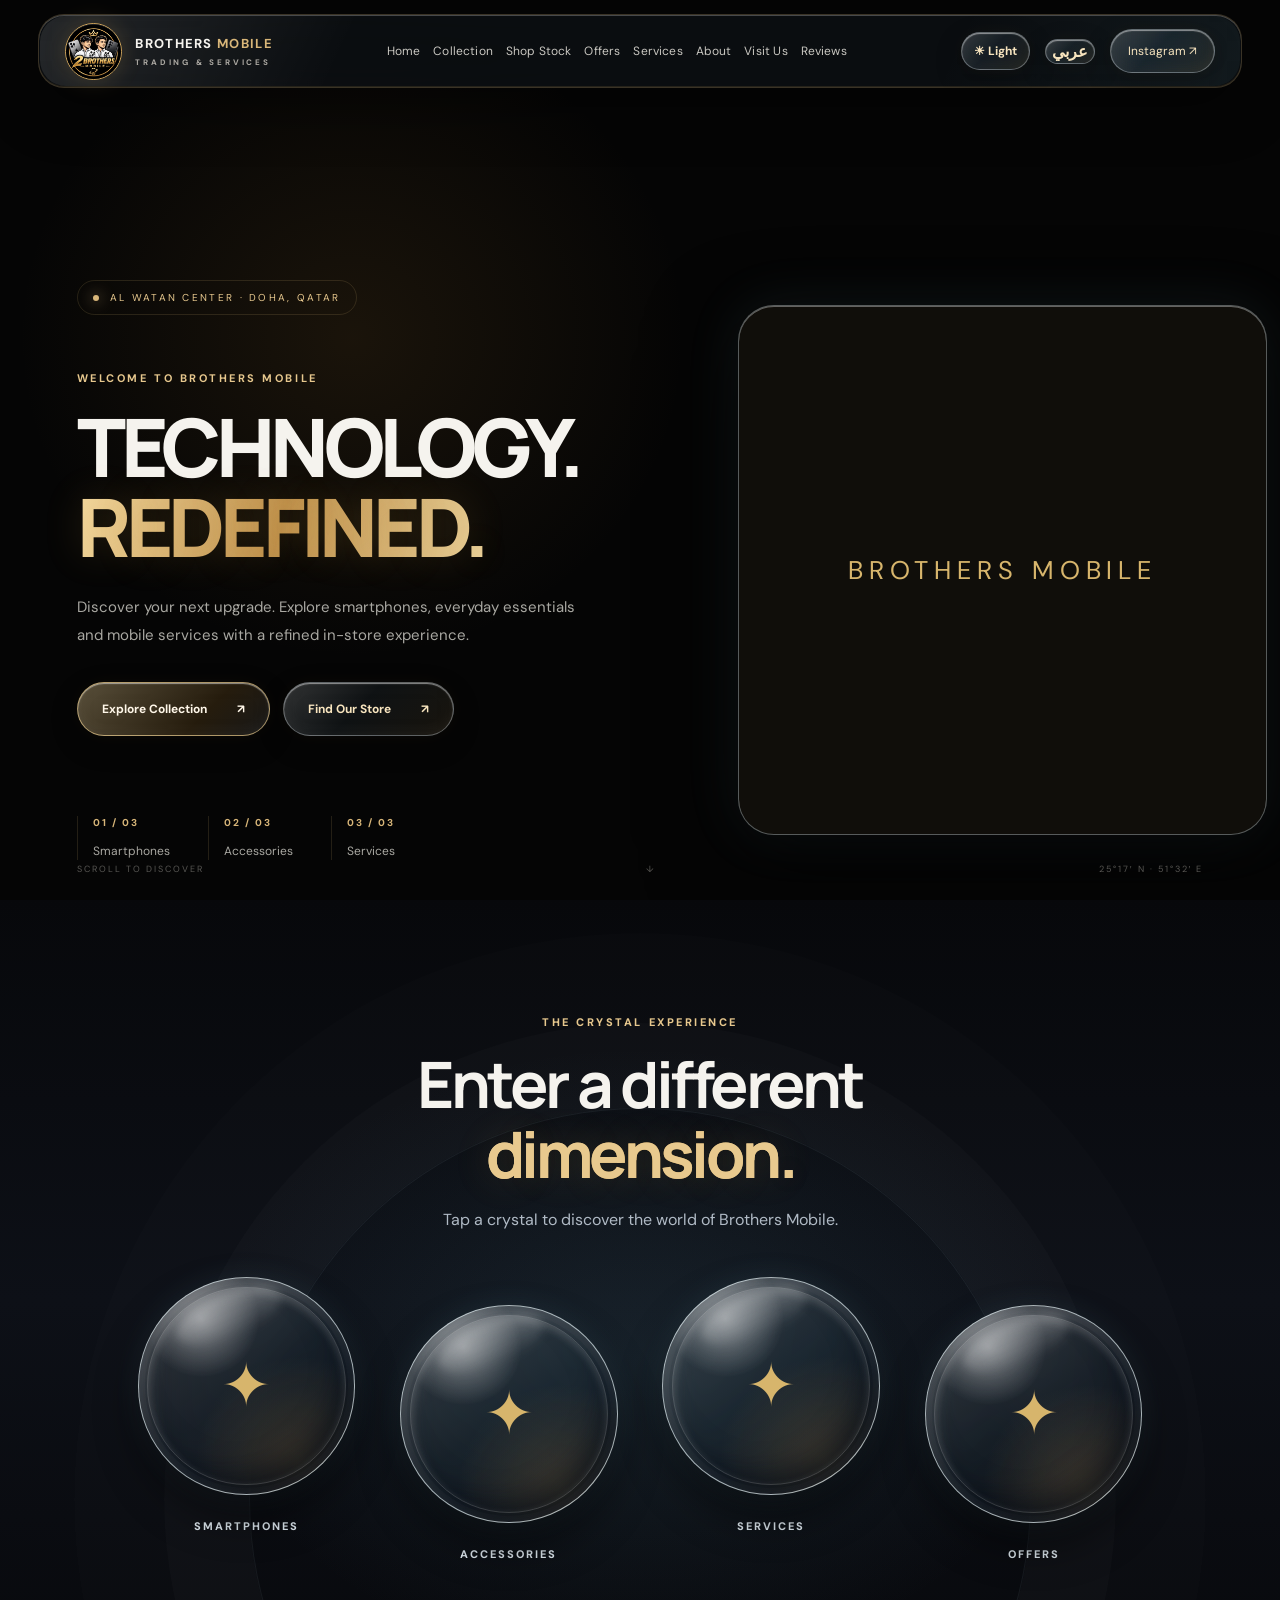
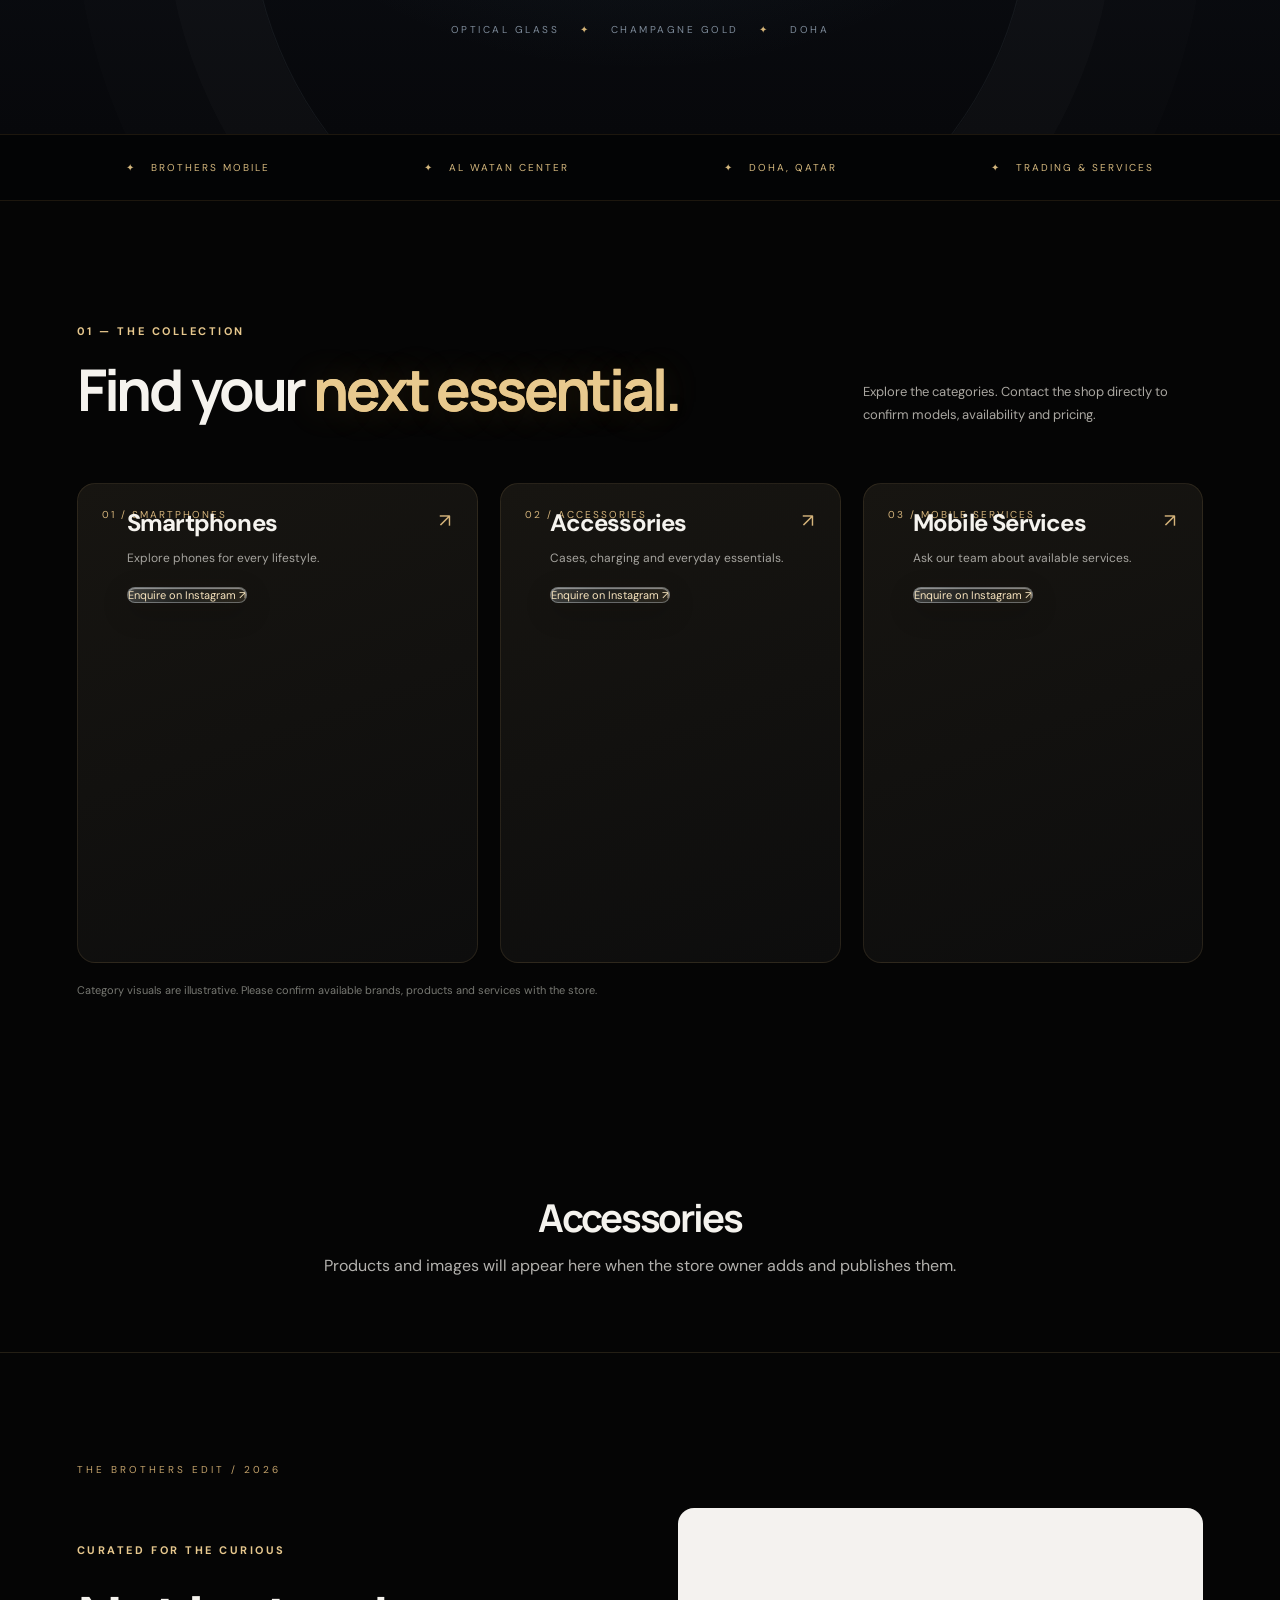
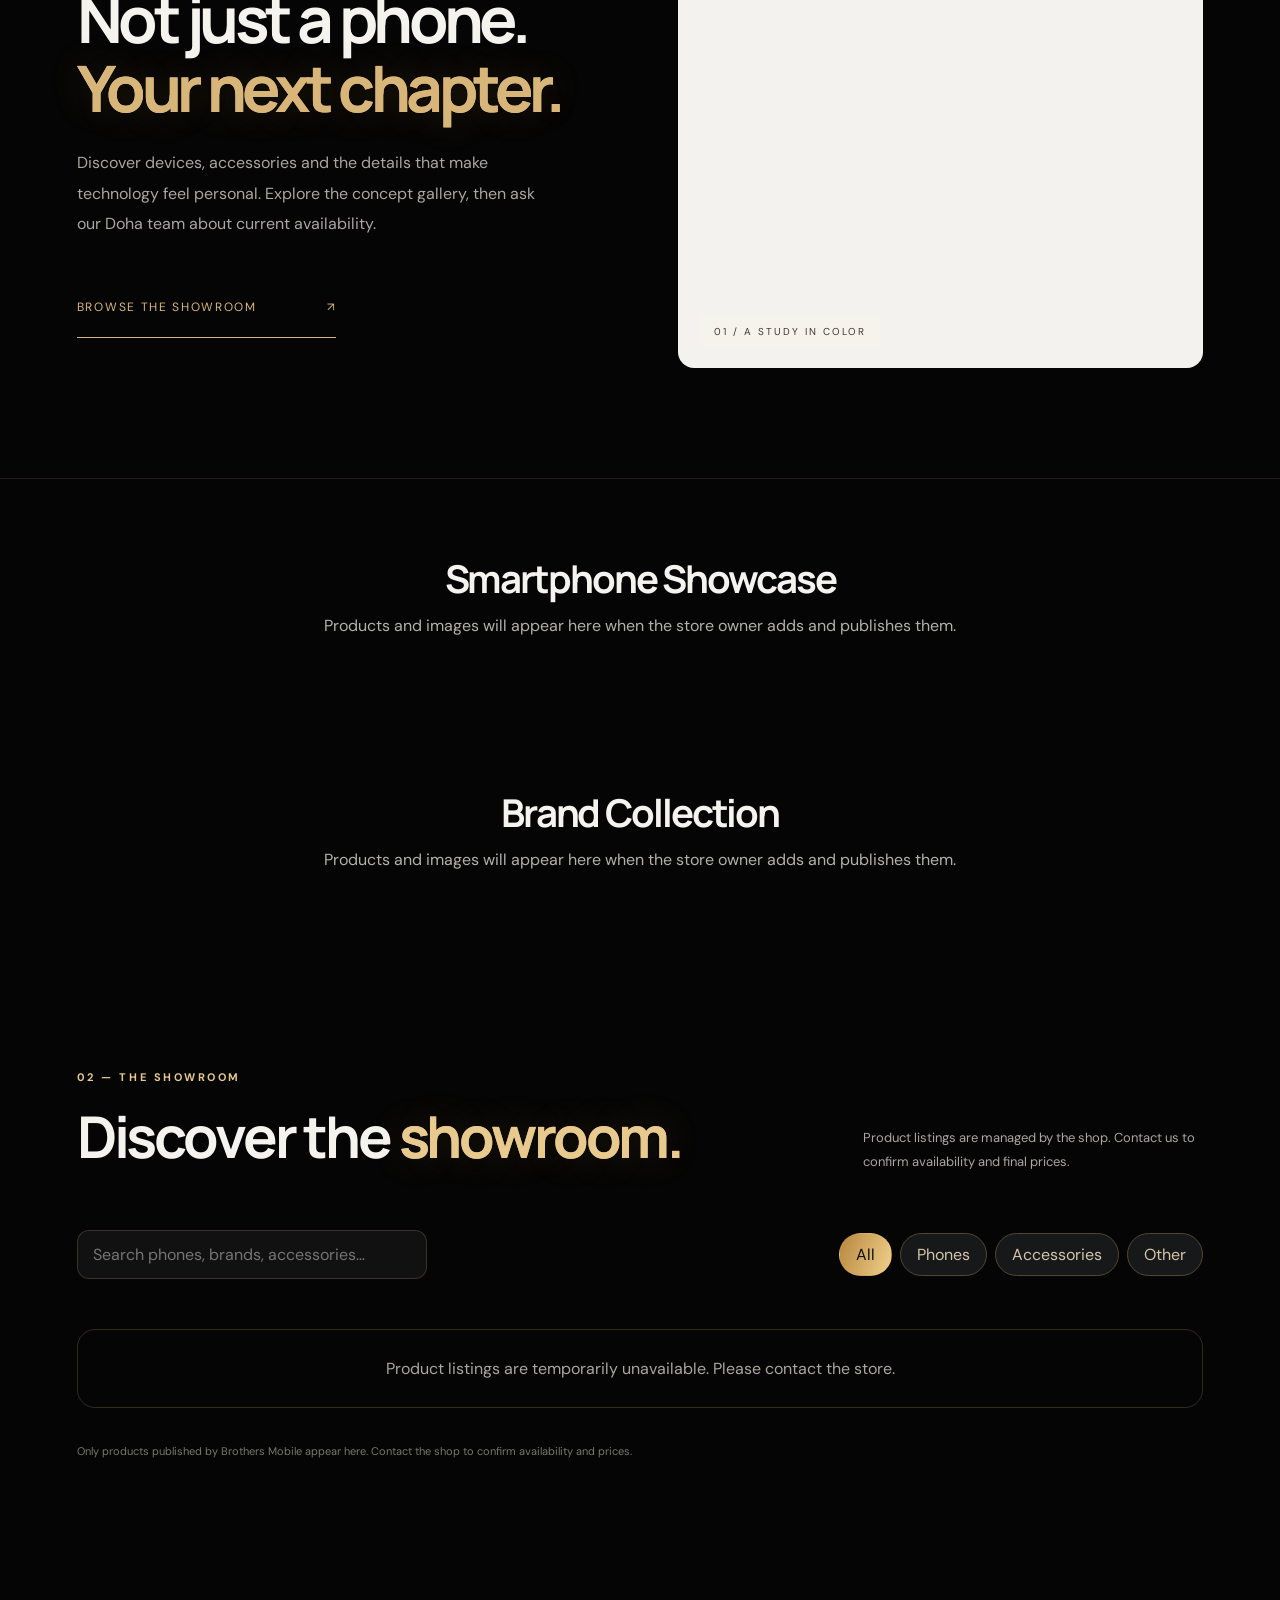
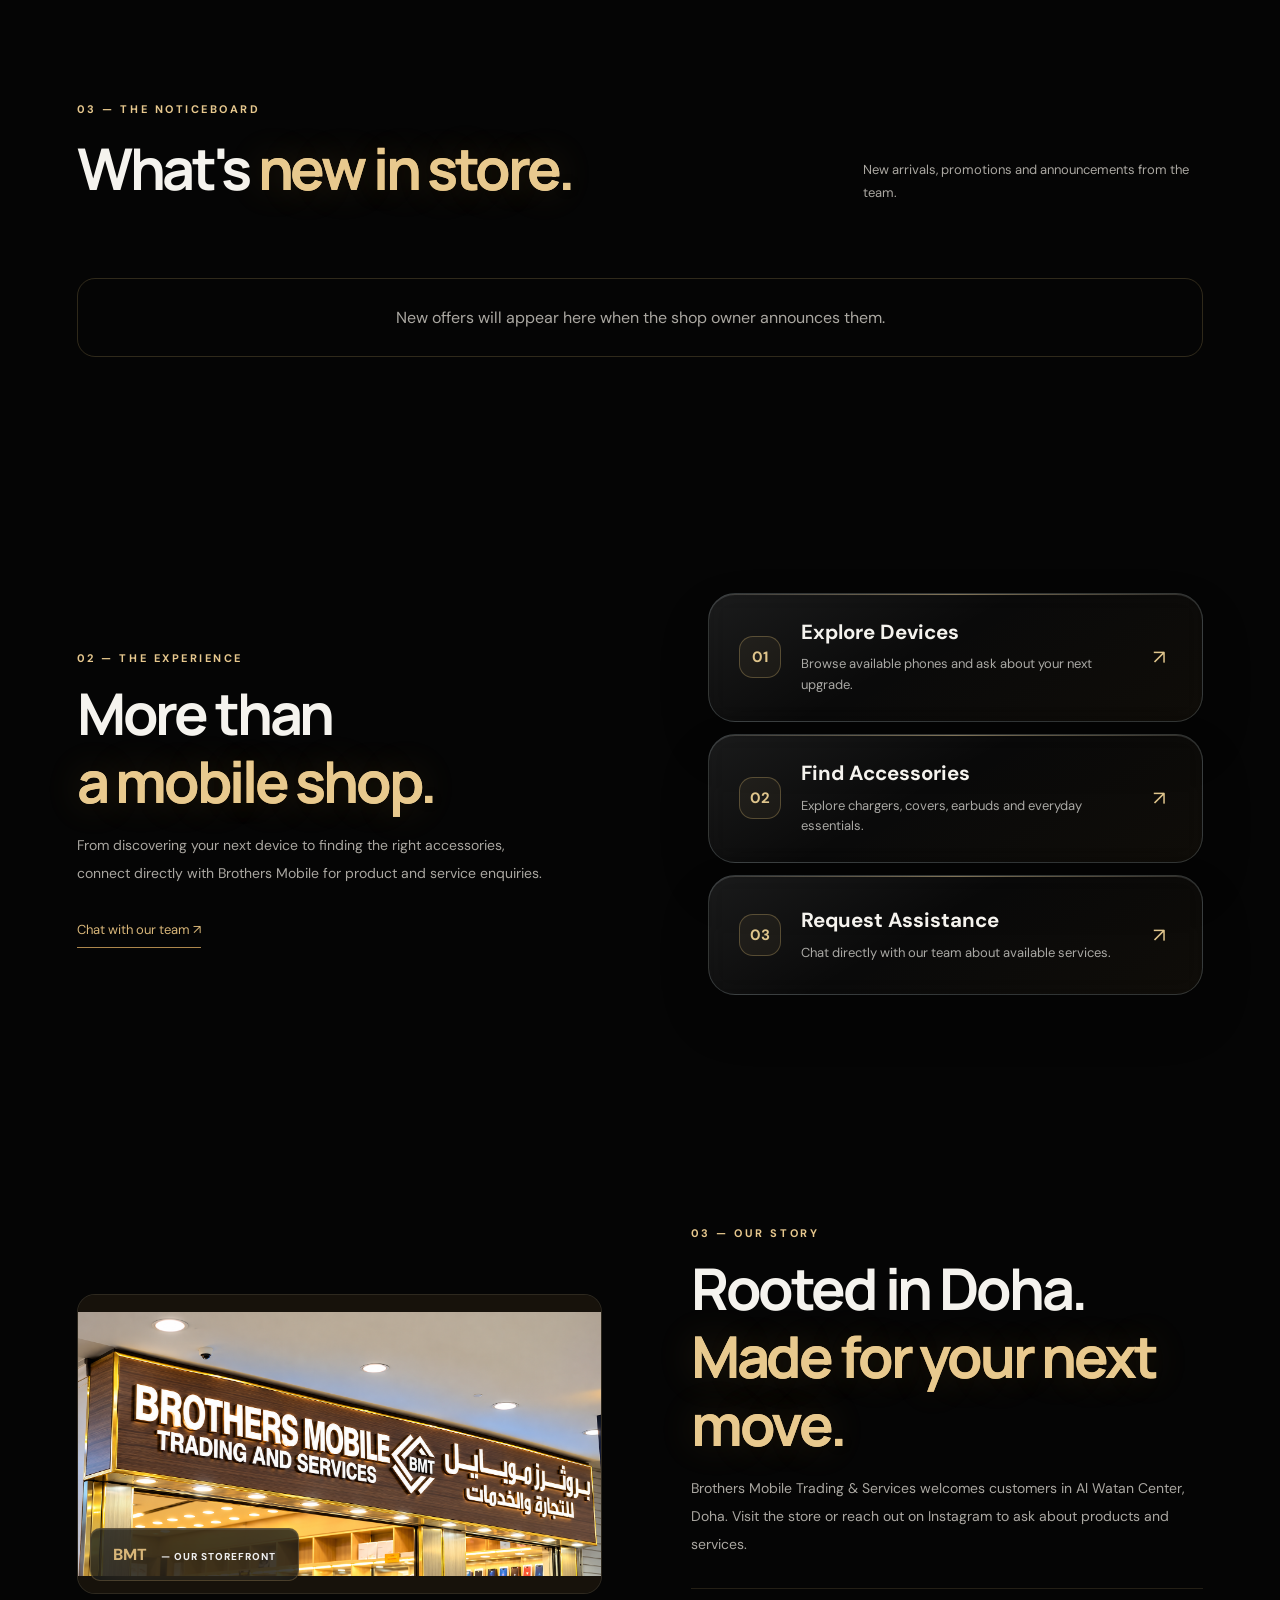
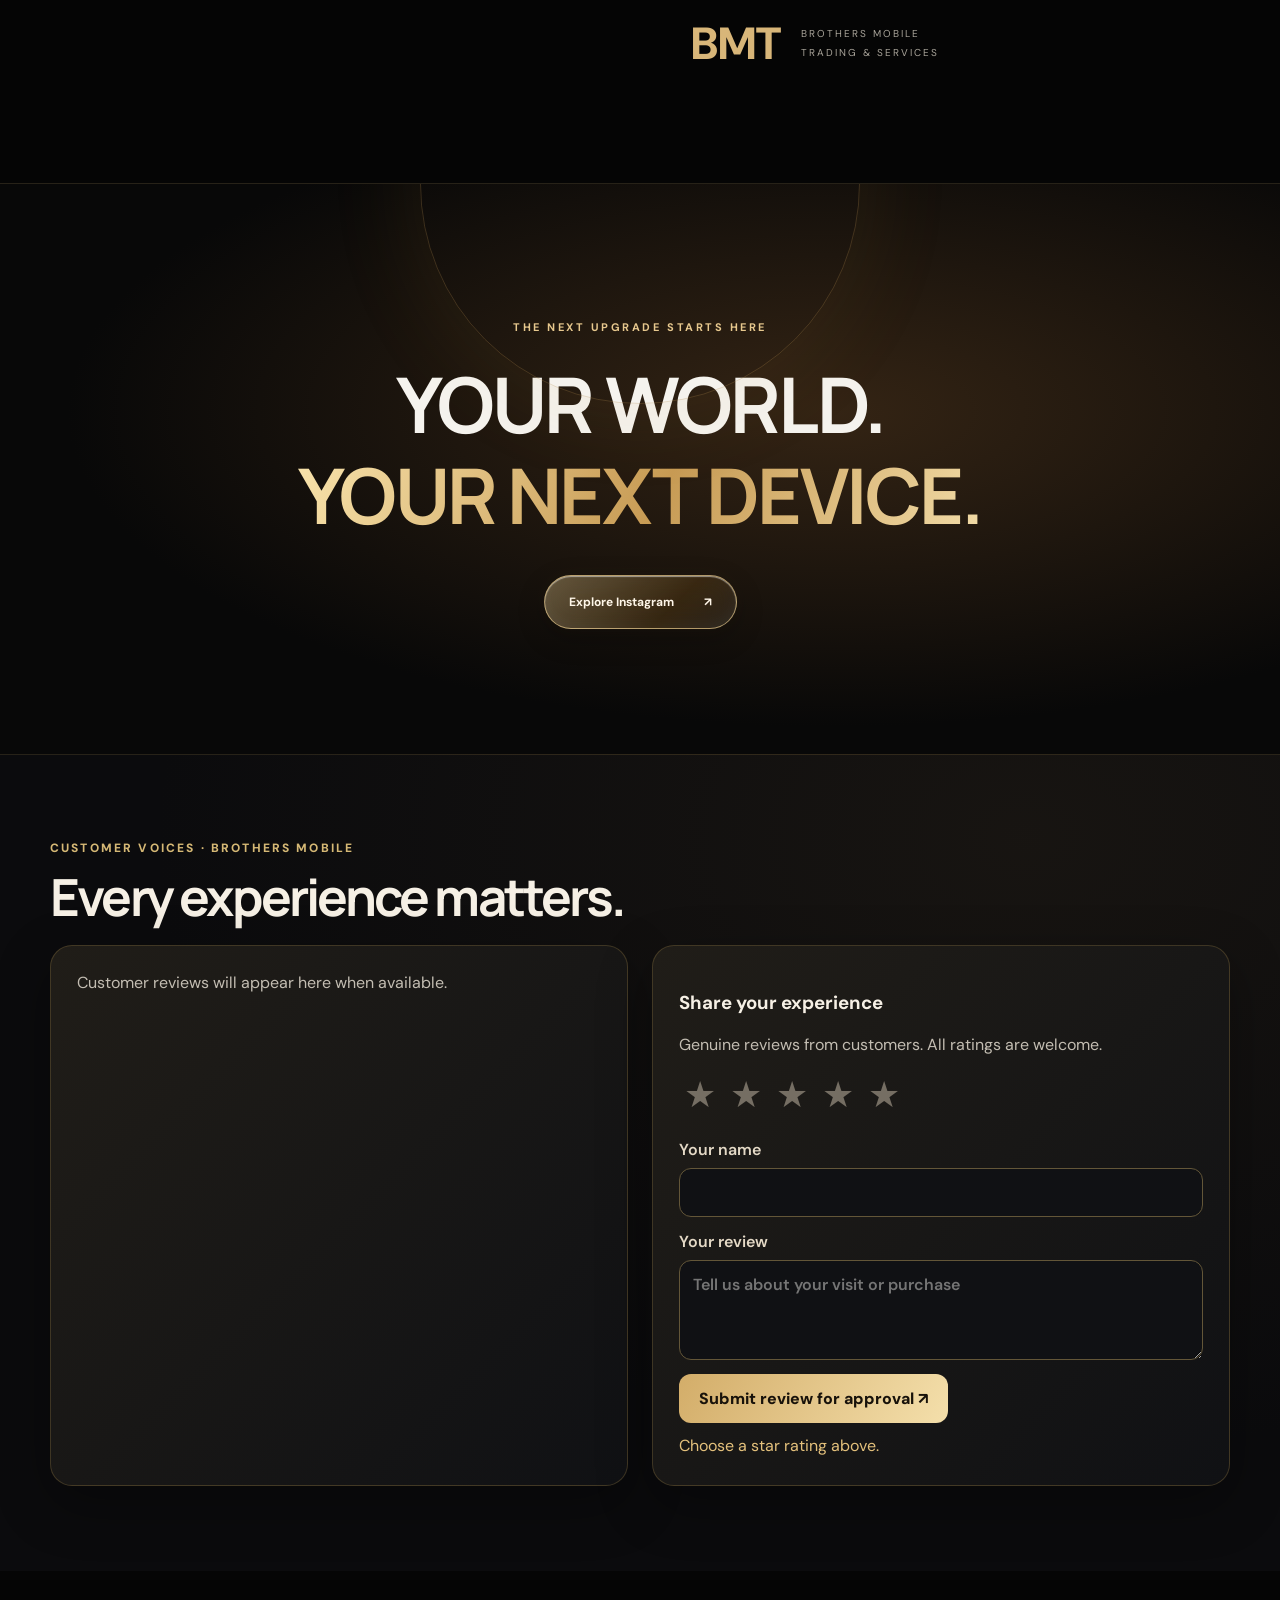
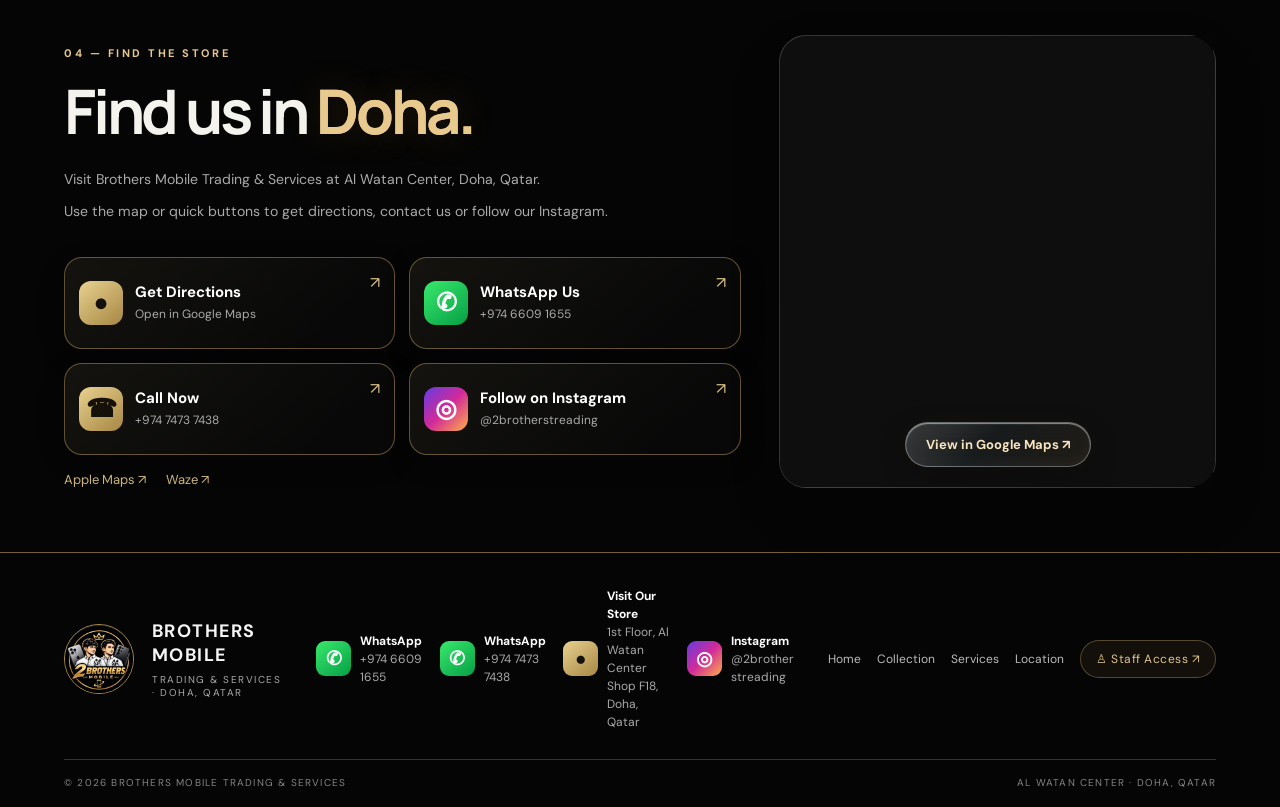
==== commit 20d8216f: "Add files via upload" ====
--- a/index.html
+++ b/index.html
@@ -9,4 +9,4 @@
 .hero-visual-frame:before{content:'BROTHERS MOBILE';letter-spacing:.23em;font-size:clamp(1rem,2vw,1.8rem);color:#d7b56c;text-align:center;padding:24px}
 .crystal-sphere__lens{display:flex;align-items:center;justify-content:center;font-size:clamp(30px,5vw,60px);color:#d7b56c}
 .category-product-img{display:none}
-</style><link rel="stylesheet" href="bmt-highlights.css"/></head><body><header class="nav glass"><a aria-label="Brothers Mobile home" class="brand" href="#home"><img alt="2 Brothers Mobile logo" class="logo-image" src="assets/brothers-logo.jpg"/><span class="brandname">BROTHERS <strong>MOBILE</strong><small>TRADING &amp; SERVICES</small></span></a><nav id="navlinks"><a data-i="navHome" href="#home">Home</a><a data-i="navCollection" href="#collection">Collection</a><a href="#stock">Shop Stock</a><a href="#offers">Offers</a><a data-i="navServices" href="#services">Services</a><a data-i="navAbout" href="#about">About</a><a data-i="navVisit" href="#visit">Visit Us</a><a href="#bmt-reviews">Reviews</a><a aria-label="Staff access — secure login" class="bmt-mobile-staff" href="/manage.html">♙  Staff Access  ↗</a></nav><div class="navtools"><button aria-label="Switch to light mode" class="theme-toggle" id="themeToggle" title="Switch color theme" type="button">☀ Light</button><button aria-label="Switch language" class="lang" id="lang">عربي</button><a class="navcta" href="https://www.instagram.com/2brotherstreading/" rel="noopener" target="_blank">Instagram ↗</a><button aria-controls="navlinks" aria-expanded="false" aria-label="Toggle navigation" id="menu" type="button">☰</button></div></header><main><section class="hero" id="home"><div class="hero-grid"><div class="hero-copy"><div class="eyebrow"><span class="dot"></span><span data-i="eyebrow">AL WATAN CENTER · DOHA, QATAR</span></div><p class="overline" data-i="overline">WELCOME TO BROTHERS MOBILE</p><h1 data-i="heroTitle">TECHNOLOGY.<br/><em>REDEFINED.</em></h1><p class="lead" data-i="heroLead">Discover your next upgrade. Explore smartphones, everyday essentials and mobile services with a refined in-store experience.</p><div class="actions"><a class="btn gold" href="#collection"><span data-i="explore">Explore Collection</span> <span>↗</span></a><a class="btn outline" href="#visit"><span data-i="find">Find Our Store</span> <span>↗</span></a></div><div class="hero-bottom"><div><strong>01 / 03</strong><span data-i="phones">Smartphones</span></div><div><strong>02 / 03</strong><span data-i="accessories">Accessories</span></div><div><strong>03 / 03</strong><span data-i="service">Services</span></div></div></div><div class="hero-art"><div class="hero-visual-frame"></div></div></div><div class="hero-foot"><span data-i="scroll">SCROLL TO DISCOVER</span><span>↓</span><span>25°17′ N · 51°32′ E</span></div></section><section aria-label="Explore Brothers Mobile" class="crystal-orbit"><div class="crystal-orbit__heading"><span class="crystal-kicker">THE CRYSTAL EXPERIENCE</span><h2>Enter a different <em>dimension.</em></h2><p>Tap a crystal to discover the world of Brothers Mobile.</p></div><div class="crystal-orbit__items"><a aria-label="Explore smartphones" class="crystal-sphere" href="#collection"><span class="crystal-sphere__lens">✦</span><span class="crystal-sphere__name">SMARTPHONES</span></a><a aria-label="Explore accessories" class="crystal-sphere" href="#stock"><span class="crystal-sphere__lens">✦</span><span class="crystal-sphere__name">ACCESSORIES</span></a><a aria-label="Explore mobile services" class="crystal-sphere" href="#services"><span class="crystal-sphere__lens">✦</span><span class="crystal-sphere__name">SERVICES</span></a><a aria-label="Explore special offers" class="crystal-sphere" href="#offers"><span class="crystal-sphere__lens">✦</span><span class="crystal-sphere__name">OFFERS</span></a></div><div class="crystal-orbit__foot">OPTICAL GLASS <span>✦</span> CHAMPAGNE GOLD <span>✦</span> DOHA</div></section><section class="strip"><span>✦   BROTHERS MOBILE</span><span>✦   AL WATAN CENTER</span><span>✦   DOHA, QATAR</span><span>✦   TRADING &amp; SERVICES</span></section><section class="section" id="collection"><div class="sectionhead"><div><p class="overline">01 — THE COLLECTION</p><h2 data-i="collectionTitle">Find your <em>next essential.</em></h2></div><p data-i="collectionSub">Explore the categories. Contact the shop directly to confirm models, availability and pricing.</p></div><div class="categories"><article class="category featured"><div class="category-top"><span>01 / SMARTPHONES</span><span>↗</span></div><div class="category-bottom"><h3 data-i="smartTitle">Smartphones</h3><p data-i="smartDesc">Explore phones for every lifestyle.</p><a data-i="enquire" href="https://www.instagram.com/2brotherstreading/" rel="noopener" target="_blank">Enquire on Instagram ↗</a></div></article><article class="category"><div class="category-top"><span>02 / ACCESSORIES</span><span>↗</span></div><div class="category-bottom"><h3 data-i="accTitle">Accessories</h3><p data-i="accDesc">Cases, charging and everyday essentials.</p><a data-i="enquire" href="https://www.instagram.com/2brotherstreading/" rel="noopener" target="_blank">Enquire on Instagram ↗</a></div></article><article class="category"><div class="category-top"><span>03 / MOBILE SERVICES</span><span>↗</span></div><div class="category-bottom"><h3 data-i="serviceTitle">Mobile Services</h3><p data-i="serviceDesc">Ask our team about available services.</p><a data-i="enquire" href="https://www.instagram.com/2brotherstreading/" rel="noopener" target="_blank">Enquire on Instagram ↗</a></div></article></div><p class="disclaimer" data-i="disclaimer">Category visuals are illustrative. Please confirm available brands, products and services with the store.</p></section><section class="bmt-owner-collection-placeholder section" id="accessory-collection"><h2>Accessories</h2><p>Products and images will appear here when the store owner adds and publishes them.</p></section><section aria-label="Featured mobile experience" class="signature-feature section"><div class="signature-label">THE BROTHERS EDIT / 2026</div><div class="signature-grid"><div class="signature-copy"><span class="overline">CURATED FOR THE CURIOUS</span><h2>Not just a phone.<br/><em>Your next chapter.</em></h2><p>Discover devices, accessories and the details that make technology feel personal. Explore the concept gallery, then ask our Doha team about current availability.</p><a class="signature-link" href="#stock">BROWSE THE SHOWROOM <span>↗</span></a></div><div class="signature-photo"><span>01 / A STUDY IN COLOR</span></div></div></section><section class="bmt-owner-collection-placeholder section" id="iphone-showcase"><h2>Smartphone Showcase</h2><p>Products and images will appear here when the store owner adds and publishes them.</p></section><section class="bmt-owner-collection-placeholder section" id="brand-showcase"><h2>Brand Collection</h2><p>Products and images will appear here when the store owner adds and publishes them.</p></section><section class="section" id="owner-highlights" aria-label="Featured devices and announcements"><div class="sectionhead"><div><p class="overline">HANDPICKED BY THE SHOP</p><h2>Featured <em>devices &amp; updates.</em></h2></div><p>Only announcements and devices selected by the shop owner appear here.</p></div><div id="bmtHighlightGrid" class="bmt-highlight-grid" aria-live="polite"></div></section><section class="section inventory" id="stock"><div class="sectionhead"><div><p class="overline">02 — THE SHOWROOM</p><h2>Discover the <em>showroom.</em></h2></div><p>Product listings are managed by the shop. Contact us to confirm availability and final prices.</p></div><div class="stock-tools"><input aria-label="Search stock" id="stockSearch" placeholder="Search phones, brands, accessories…" type="search"/><div class="filter-pills" id="stockFilters"><button class="active" data-filter="All">All</button><button data-filter="Phones">Phones</button><button data-filter="Accessories">Accessories</button><button data-filter="Other">Other</button></div></div><div class="stock-grid" id="stockGrid"></div><p class="disclaimer">Prices and stock are maintained by the store. Example showcase items are clearly marked and are not confirmed inventory.</p></section><section class="section offers" id="offers"><div class="sectionhead"><div><p class="overline">03 — THE NOTICEBOARD</p><h2>What's <em>new in store.</em></h2></div><p>New arrivals, promotions and announcements from the team.</p></div><div class="offer-grid" id="offerGrid"></div></section><section class="section services" id="services"><div class="service-intro"><p class="overline">02 — THE EXPERIENCE</p><h2 data-i="serviceHeading">More than<br/><em>a mobile shop.</em></h2><p data-i="serviceBody">From discovering your next device to finding the right accessories, connect directly with Brothers Mobile for product and service enquiries.</p><a class="textlink" data-i="talk" href="https://wa.me/97466091655?text=Hello%20Brothers%20Mobile%2C%20I%20would%20like%20to%20make%20an%20enquiry." rel="noopener noreferrer" target="_blank">Chat with our team ↗</a></div><div class="service-list"><a aria-label="Explore Devices" class="service-row bmt-action-row" href="#stock"><span class="bmt-service-number">01</span><div><h3 data-i="row1">Explore Devices</h3><p data-i="row1p">Browse available phones and ask about your next upgrade.</p></div><span class="bmt-service-arrow">↗</span></a><a aria-label="Find Accessories" class="service-row bmt-action-row" href="#stock"><span class="bmt-service-number">02</span><div><h3 data-i="row2">Find Accessories</h3><p data-i="row2p">Explore chargers, covers, earbuds and everyday essentials.</p></div><span class="bmt-service-arrow">↗</span></a><a aria-label="Request Assistance" class="service-row bmt-action-row" href="https://wa.me/97466091655?text=Hello%20Brothers%20Mobile%2C%20I%20would%20like%20to%20ask%20about%20your%20mobile%20services." rel="noopener noreferrer" target="_blank"><span class="bmt-service-number">03</span><div><h3 data-i="row3">Request Assistance</h3><p data-i="row3p">Chat directly with our team about available services.</p></div><span class="bmt-service-arrow">↗</span></a><a aria-label="Discuss business partnerships on WhatsApp" class="service-row bmt-partner-row bmt-action-row" hidden="" href="https://wa.me/97466091655?text=Hello%20Brothers%20Mobile%2C%20I%20would%20like%20to%20discuss%20a%20business%20partnership." id="bmtPartnerCard" rel="noopener noreferrer" target="_blank"><span>04</span><div><h3>Build the Future Together</h3><p>Supplier collaborations, wholesale opportunities and private partnership enquiries.</p></div><span class="bmt-service-arrow">↗</span></a></div></section><section class="section about" id="about"><div class="about-image"><img alt="Brothers Mobile Trading and Services shop sign in Doha" loading="lazy" src="assets/premium-storefront.png"/><div class="photo-caption glass">BMT <span>— OUR STOREFRONT</span></div></div><div class="about-copy"><p class="overline">03 — OUR STORY</p><h2 data-i="aboutTitle">Rooted in Doha.<br/><em>Made for your next move.</em></h2><p data-i="aboutBody">Brothers Mobile Trading &amp; Services welcomes customers in Al Watan Center, Doha. Visit the store or reach out on Instagram to ask about products and services.</p><div class="about-stat"><span class="big">BMT</span><span data-i="aboutStat">BROTHERS MOBILE<br/>TRADING &amp; SERVICES</span></div></div></section><section class="banner"><div class="banner-light"></div><p class="overline">THE NEXT UPGRADE STARTS HERE</p><h2 data-i="bannerTitle">YOUR WORLD.<br/><em>YOUR NEXT DEVICE.</em></h2><a class="btn gold" href="https://www.instagram.com/2brotherstreading/" rel="noopener" target="_blank"><span data-i="instagram">Explore Instagram</span> ↗</a></section><section aria-label="Customer reviews" id="bmt-reviews"><div class="rv-kicker">CUSTOMER VOICES · BROTHERS MOBILE</div><h2>Every experience matters.</h2><div class="rv-layout"><div class="rv-panel"><div class="rv-muted" id="rv-summary">Loading verified submissions…</div><div id="rv-list"></div></div><div class="rv-panel"><h3>Share your experience</h3><p class="rv-muted">Genuine reviews from customers. All ratings are welcome.</p><form id="rv-form"><div aria-label="Star rating" class="rv-pick" role="group" tabindex="0"><button aria-label="1 star" data-rating="1" type="button">★</button><button aria-label="2 stars" data-rating="2" type="button">★</button><button aria-label="3 stars" data-rating="3" type="button">★</button><button aria-label="4 stars" data-rating="4" type="button">★</button><button aria-label="5 stars" data-rating="5" type="button">★</button></div><label>Your name<input autocomplete="name" maxlength="60" minlength="2" name="name" required=""/></label><label>Your review<textarea maxlength="800" minlength="15" name="review" placeholder="Tell us about your visit or purchase" required=""></textarea></label><input aria-hidden="true" autocomplete="off" name="website" style="position:absolute;left:-9999px" tabindex="-1"/><button class="rv-submit" type="submit">Submit review for approval ↗</button><div class="rv-status" id="rv-status" role="status"></div></form></div></div></section><section class="section visit" id="visit"><div><p class="overline">04 — FIND THE STORE</p><h2 data-i="visitTitle">Find us in <em>Doha.</em></h2><p class="visittext" data-i="visitBody">Visit Brothers Mobile Trading &amp; Services at Al Watan Center, Doha, Qatar.</p><p class="bmt-locator-sub">Use the map or quick buttons to get directions, contact us or follow our Instagram.</p><div class="bmt-locator-actions"><a class="bmt-locator-action" href="https://www.google.com/maps/search/?api=1&amp;query=Al%20Watan%20Center%2C%20Doha%2C%20Qatar" rel="noopener noreferrer" target="_blank"><span class="bmt-locator-icon bmt-gold-icon">●</span><span class="bmt-locator-action-text"><strong>Get Directions</strong><small>Open in Google Maps</small></span><span class="bmt-arrow">↗</span></a><a class="bmt-locator-action" href="https://wa.me/97466091655" rel="noopener noreferrer" target="_blank"><span class="bmt-locator-icon bmt-whatsapp-icon">✆</span><span class="bmt-locator-action-text"><strong>WhatsApp Us</strong><small>+974 6609 1655</small></span><span class="bmt-arrow">↗</span></a><a class="bmt-locator-action" href="tel:+97474737438"><span class="bmt-locator-icon bmt-gold-icon">☎</span><span class="bmt-locator-action-text"><strong>Call Now</strong><small>+974 7473 7438</small></span><span class="bmt-arrow">↗</span></a><a class="bmt-locator-action" href="https://www.instagram.com/2brotherstreading/" rel="noopener noreferrer" target="_blank"><span class="bmt-locator-icon bmt-instagram-icon">◎</span><span class="bmt-locator-action-text"><strong>Follow on Instagram</strong><small>@2brotherstreading</small></span><span class="bmt-arrow">↗</span></a></div><div class="bmt-secondary-maps"><a href="https://maps.apple.com/?q=Al%20Watan%20Center%2C%20Doha%2C%20Qatar" rel="noopener noreferrer" target="_blank">Apple Maps ↗</a><a href="https://waze.com/ul?q=Al%20Watan%20Center%2C%20Doha%2C%20Qatar&amp;navigate=yes" rel="noopener noreferrer" target="_blank">Waze ↗</a></div></div><div class="map-panel real-map bmt-locator-map"><iframe allowfullscreen="" loading="lazy" referrerpolicy="no-referrer-when-downgrade" src="https://www.google.com/maps?q=Al%20Watan%20Center%2C%20Doha%2C%20Qatar&amp;output=embed" title="Google Maps — search for Al Watan Center, Doha"></iframe><div class="map-actions"><a href="https://www.google.com/maps/search/?api=1&amp;query=Al%20Watan%20Center%2C%20Doha%2C%20Qatar" rel="noopener" target="_blank">View in Google Maps ↗</a></div></div></section></main><footer><div class="bmt-lux-footer-main"><div class="bmt-lux-footer-brand"><img alt="Brothers Mobile logo" class="bmt-lux-footer-logo" src="assets/brothers-logo.jpg"/><div><h3>BROTHERS MOBILE</h3><p>TRADING &amp; SERVICES · DOHA, QATAR</p></div></div><div class="bmt-lux-footer-contacts"><a href="https://wa.me/97466091655" rel="noopener noreferrer" target="_blank"><span class="bmt-foot-icon bmt-whatsapp-icon">✆</span><span><strong>WhatsApp</strong><small>+974 6609 1655</small></span></a><a href="https://wa.me/97474737438" rel="noopener noreferrer" target="_blank"><span class="bmt-foot-icon bmt-whatsapp-icon">✆</span><span><strong>WhatsApp</strong><small>+974 7473 7438</small></span></a><a href="https://www.google.com/maps/search/?api=1&amp;query=Al%20Watan%20Center%2C%20Doha%2C%20Qatar" rel="noopener noreferrer" target="_blank"><span class="bmt-foot-icon bmt-gold-icon">●</span><span><strong>Visit Our Store</strong><small>1st Floor, Al Watan Center<br/>Shop F18, Doha, Qatar</small></span></a><a href="https://www.instagram.com/2brotherstreading/" rel="noopener noreferrer" target="_blank"><span class="bmt-foot-icon bmt-instagram-icon">◎</span><span><strong>Instagram</strong><small>@2brotherstreading</small></span></a></div><nav aria-label="Footer navigation" class="bmt-lux-footer-links"><a href="#home">Home</a><a href="#collection">Collection</a><a href="#services">Services</a><a href="#visit">Location</a><button aria-label="Open secure staff sign in" class="bmt-footer-staff" id="adminOpen" type="button">♙  Staff Access ↗</button></nav></div><div class="bmt-lux-footer-bottom"><span>© <span id="year">2026</span> BROTHERS MOBILE TRADING &amp; SERVICES</span><span>AL WATAN CENTER · DOHA, QATAR</span></div><div aria-label="Social media links" class="bmt-social-links" id="bmtSocialLinks"></div></footer><script src="script.js"></script><script defer="" src="obsidian-crystal.js"></script><script src="shop.js"></script><script src="theme.js"></script><script defer="" src="showcase-upgrade.js"></script><script defer="" src="business-profile.js"></script><script defer="" src="bmt-reviews.js"></script><script defer="True" src="bmt-mobile-nav.js"></script><script defer src="bmt-highlights.js"></script></body></html>
+</style><link href="bmt-highlights.css" rel="stylesheet"/><link href="bmt-public-inventory.css" rel="stylesheet"/></head><body><header class="nav glass"><a aria-label="Brothers Mobile home" class="brand" href="#home"><img alt="2 Brothers Mobile logo" class="logo-image" src="assets/brothers-logo.jpg"/><span class="brandname">BROTHERS <strong>MOBILE</strong><small>TRADING &amp; SERVICES</small></span></a><nav id="navlinks"><a data-i="navHome" href="#home">Home</a><a data-i="navCollection" href="#collection">Collection</a><a href="#stock">Shop Stock</a><a href="#offers">Offers</a><a data-i="navServices" href="#services">Services</a><a data-i="navAbout" href="#about">About</a><a data-i="navVisit" href="#visit">Visit Us</a><a href="#bmt-reviews">Reviews</a><a aria-label="Staff access — secure login" class="bmt-mobile-staff" href="/manage.html">♙  Staff Access  ↗</a></nav><div class="navtools"><button aria-label="Switch to light mode" class="theme-toggle" id="themeToggle" title="Switch color theme" type="button">☀ Light</button><button aria-label="Switch language" class="lang" id="lang">عربي</button><a class="navcta" href="https://www.instagram.com/2brotherstreading/" rel="noopener" target="_blank">Instagram ↗</a><button aria-controls="navlinks" aria-expanded="false" aria-label="Toggle navigation" id="menu" type="button">☰</button></div></header><main><section class="hero" id="home"><div class="hero-grid"><div class="hero-copy"><div class="eyebrow"><span class="dot"></span><span data-i="eyebrow">AL WATAN CENTER · DOHA, QATAR</span></div><p class="overline" data-i="overline">WELCOME TO BROTHERS MOBILE</p><h1 data-i="heroTitle">TECHNOLOGY.<br/><em>REDEFINED.</em></h1><p class="lead" data-i="heroLead">Discover your next upgrade. Explore smartphones, everyday essentials and mobile services with a refined in-store experience.</p><div class="actions"><a class="btn gold" href="#collection"><span data-i="explore">Explore Collection</span> <span>↗</span></a><a class="btn outline" href="#visit"><span data-i="find">Find Our Store</span> <span>↗</span></a></div><div class="hero-bottom"><div><strong>01 / 03</strong><span data-i="phones">Smartphones</span></div><div><strong>02 / 03</strong><span data-i="accessories">Accessories</span></div><div><strong>03 / 03</strong><span data-i="service">Services</span></div></div></div><div class="hero-art"><div class="hero-visual-frame"></div></div></div><div class="hero-foot"><span data-i="scroll">SCROLL TO DISCOVER</span><span>↓</span><span>25°17′ N · 51°32′ E</span></div></section><section aria-label="Explore Brothers Mobile" class="crystal-orbit"><div class="crystal-orbit__heading"><span class="crystal-kicker">THE CRYSTAL EXPERIENCE</span><h2>Enter a different <em>dimension.</em></h2><p>Tap a crystal to discover the world of Brothers Mobile.</p></div><div class="crystal-orbit__items"><a aria-label="Explore smartphones" class="crystal-sphere" href="#collection"><span class="crystal-sphere__lens">✦</span><span class="crystal-sphere__name">SMARTPHONES</span></a><a aria-label="Explore accessories" class="crystal-sphere" href="#stock"><span class="crystal-sphere__lens">✦</span><span class="crystal-sphere__name">ACCESSORIES</span></a><a aria-label="Explore mobile services" class="crystal-sphere" href="#services"><span class="crystal-sphere__lens">✦</span><span class="crystal-sphere__name">SERVICES</span></a><a aria-label="Explore special offers" class="crystal-sphere" href="#offers"><span class="crystal-sphere__lens">✦</span><span class="crystal-sphere__name">OFFERS</span></a></div><div class="crystal-orbit__foot">OPTICAL GLASS <span>✦</span> CHAMPAGNE GOLD <span>✦</span> DOHA</div></section><section class="strip"><span>✦   BROTHERS MOBILE</span><span>✦   AL WATAN CENTER</span><span>✦   DOHA, QATAR</span><span>✦   TRADING &amp; SERVICES</span></section><section class="section" id="collection"><div class="sectionhead"><div><p class="overline">01 — THE COLLECTION</p><h2 data-i="collectionTitle">Find your <em>next essential.</em></h2></div><p data-i="collectionSub">Explore the categories. Contact the shop directly to confirm models, availability and pricing.</p></div><div class="categories"><article class="category featured"><div class="category-top"><span>01 / SMARTPHONES</span><span>↗</span></div><div class="category-bottom"><h3 data-i="smartTitle">Smartphones</h3><p data-i="smartDesc">Explore phones for every lifestyle.</p><a data-i="enquire" href="https://www.instagram.com/2brotherstreading/" rel="noopener" target="_blank">Enquire on Instagram ↗</a></div></article><article class="category"><div class="category-top"><span>02 / ACCESSORIES</span><span>↗</span></div><div class="category-bottom"><h3 data-i="accTitle">Accessories</h3><p data-i="accDesc">Cases, charging and everyday essentials.</p><a data-i="enquire" href="https://www.instagram.com/2brotherstreading/" rel="noopener" target="_blank">Enquire on Instagram ↗</a></div></article><article class="category"><div class="category-top"><span>03 / MOBILE SERVICES</span><span>↗</span></div><div class="category-bottom"><h3 data-i="serviceTitle">Mobile Services</h3><p data-i="serviceDesc">Ask our team about available services.</p><a data-i="enquire" href="https://www.instagram.com/2brotherstreading/" rel="noopener" target="_blank">Enquire on Instagram ↗</a></div></article></div><p class="disclaimer" data-i="disclaimer">Category visuals are illustrative. Please confirm available brands, products and services with the store.</p></section><section class="bmt-owner-collection-placeholder section" id="accessory-collection"><h2>Accessories</h2><p>Products and images will appear here when the store owner adds and publishes them.</p></section><section aria-label="Featured mobile experience" class="signature-feature section"><div class="signature-label">THE BROTHERS EDIT / 2026</div><div class="signature-grid"><div class="signature-copy"><span class="overline">CURATED FOR THE CURIOUS</span><h2>Not just a phone.<br/><em>Your next chapter.</em></h2><p>Discover devices, accessories and the details that make technology feel personal. Explore the concept gallery, then ask our Doha team about current availability.</p><a class="signature-link" href="#stock">BROWSE THE SHOWROOM <span>↗</span></a></div><div class="signature-photo"><span>01 / A STUDY IN COLOR</span></div></div></section><section class="bmt-owner-collection-placeholder section" id="iphone-showcase"><h2>Smartphone Showcase</h2><p>Products and images will appear here when the store owner adds and publishes them.</p></section><section class="bmt-owner-collection-placeholder section" id="brand-showcase"><h2>Brand Collection</h2><p>Products and images will appear here when the store owner adds and publishes them.</p></section><section aria-label="Featured devices and announcements" class="section" id="owner-highlights"><div class="sectionhead"><div><p class="overline">HANDPICKED BY THE SHOP</p><h2>Featured <em>devices &amp; updates.</em></h2></div><p>Only announcements and devices selected by the shop owner appear here.</p></div><div aria-live="polite" class="bmt-highlight-grid" id="bmtHighlightGrid"></div></section><section class="section inventory" id="stock"><div class="sectionhead"><div><p class="overline">02 — THE SHOWROOM</p><h2>Discover the <em>showroom.</em></h2></div><p>Product listings are managed by the shop. Contact us to confirm availability and final prices.</p></div><div class="stock-tools"><input aria-label="Search stock" id="stockSearch" placeholder="Search phones, brands, accessories…" type="search"/><div class="filter-pills" id="stockFilters"><button class="active" data-filter="All">All</button><button data-filter="Phones">Phones</button><button data-filter="Accessories">Accessories</button><button data-filter="Other">Other</button></div></div><div class="stock-grid" id="stockGrid"></div><p class="disclaimer">Only products published by Brothers Mobile appear here. Contact the shop to confirm availability and prices.</p></section><section class="section offers" id="offers"><div class="sectionhead"><div><p class="overline">03 — THE NOTICEBOARD</p><h2>What's <em>new in store.</em></h2></div><p>New arrivals, promotions and announcements from the team.</p></div><div class="offer-grid" id="offerGrid"></div></section><section class="section services" id="services"><div class="service-intro"><p class="overline">02 — THE EXPERIENCE</p><h2 data-i="serviceHeading">More than<br/><em>a mobile shop.</em></h2><p data-i="serviceBody">From discovering your next device to finding the right accessories, connect directly with Brothers Mobile for product and service enquiries.</p><a class="textlink" data-i="talk" href="https://wa.me/97466091655?text=Hello%20Brothers%20Mobile%2C%20I%20would%20like%20to%20make%20an%20enquiry." rel="noopener noreferrer" target="_blank">Chat with our team ↗</a></div><div class="service-list"><a aria-label="Explore Devices" class="service-row bmt-action-row" href="#stock"><span class="bmt-service-number">01</span><div><h3 data-i="row1">Explore Devices</h3><p data-i="row1p">Browse available phones and ask about your next upgrade.</p></div><span class="bmt-service-arrow">↗</span></a><a aria-label="Find Accessories" class="service-row bmt-action-row" href="#stock"><span class="bmt-service-number">02</span><div><h3 data-i="row2">Find Accessories</h3><p data-i="row2p">Explore chargers, covers, earbuds and everyday essentials.</p></div><span class="bmt-service-arrow">↗</span></a><a aria-label="Request Assistance" class="service-row bmt-action-row" href="https://wa.me/97466091655?text=Hello%20Brothers%20Mobile%2C%20I%20would%20like%20to%20ask%20about%20your%20mobile%20services." rel="noopener noreferrer" target="_blank"><span class="bmt-service-number">03</span><div><h3 data-i="row3">Request Assistance</h3><p data-i="row3p">Chat directly with our team about available services.</p></div><span class="bmt-service-arrow">↗</span></a><a aria-label="Discuss business partnerships on WhatsApp" class="service-row bmt-partner-row bmt-action-row" hidden="" href="https://wa.me/97466091655?text=Hello%20Brothers%20Mobile%2C%20I%20would%20like%20to%20discuss%20a%20business%20partnership." id="bmtPartnerCard" rel="noopener noreferrer" target="_blank"><span>04</span><div><h3>Build the Future Together</h3><p>Supplier collaborations, wholesale opportunities and private partnership enquiries.</p></div><span class="bmt-service-arrow">↗</span></a></div></section><section class="section about" id="about"><div class="about-image"><img alt="Brothers Mobile Trading and Services shop sign in Doha" loading="lazy" src="assets/premium-storefront.png"/><div class="photo-caption glass">BMT <span>— OUR STOREFRONT</span></div></div><div class="about-copy"><p class="overline">03 — OUR STORY</p><h2 data-i="aboutTitle">Rooted in Doha.<br/><em>Made for your next move.</em></h2><p data-i="aboutBody">Brothers Mobile Trading &amp; Services welcomes customers in Al Watan Center, Doha. Visit the store or reach out on Instagram to ask about products and services.</p><div class="about-stat"><span class="big">BMT</span><span data-i="aboutStat">BROTHERS MOBILE<br/>TRADING &amp; SERVICES</span></div></div></section><section class="banner"><div class="banner-light"></div><p class="overline">THE NEXT UPGRADE STARTS HERE</p><h2 data-i="bannerTitle">YOUR WORLD.<br/><em>YOUR NEXT DEVICE.</em></h2><a class="btn gold" href="https://www.instagram.com/2brotherstreading/" rel="noopener" target="_blank"><span data-i="instagram">Explore Instagram</span> ↗</a></section><section aria-label="Customer reviews" id="bmt-reviews"><div class="rv-kicker">CUSTOMER VOICES · BROTHERS MOBILE</div><h2>Every experience matters.</h2><div class="rv-layout"><div class="rv-panel"><div class="rv-muted" id="rv-summary">Loading verified submissions…</div><div id="rv-list"></div></div><div class="rv-panel"><h3>Share your experience</h3><p class="rv-muted">Genuine reviews from customers. All ratings are welcome.</p><form id="rv-form"><div aria-label="Star rating" class="rv-pick" role="group" tabindex="0"><button aria-label="1 star" data-rating="1" type="button">★</button><button aria-label="2 stars" data-rating="2" type="button">★</button><button aria-label="3 stars" data-rating="3" type="button">★</button><button aria-label="4 stars" data-rating="4" type="button">★</button><button aria-label="5 stars" data-rating="5" type="button">★</button></div><label>Your name<input autocomplete="name" maxlength="60" minlength="2" name="name" required=""/></label><label>Your review<textarea maxlength="800" minlength="15" name="review" placeholder="Tell us about your visit or purchase" required=""></textarea></label><input aria-hidden="true" autocomplete="off" name="website" style="position:absolute;left:-9999px" tabindex="-1"/><button class="rv-submit" type="submit">Submit review for approval ↗</button><div class="rv-status" id="rv-status" role="status"></div></form></div></div></section><section class="section visit" id="visit"><div><p class="overline">04 — FIND THE STORE</p><h2 data-i="visitTitle">Find us in <em>Doha.</em></h2><p class="visittext" data-i="visitBody">Visit Brothers Mobile Trading &amp; Services at Al Watan Center, Doha, Qatar.</p><p class="bmt-locator-sub">Use the map or quick buttons to get directions, contact us or follow our Instagram.</p><div class="bmt-locator-actions"><a class="bmt-locator-action" href="https://www.google.com/maps/search/?api=1&amp;query=Al%20Watan%20Center%2C%20Doha%2C%20Qatar" rel="noopener noreferrer" target="_blank"><span class="bmt-locator-icon bmt-gold-icon">●</span><span class="bmt-locator-action-text"><strong>Get Directions</strong><small>Open in Google Maps</small></span><span class="bmt-arrow">↗</span></a><a class="bmt-locator-action" href="https://wa.me/97466091655" rel="noopener noreferrer" target="_blank"><span class="bmt-locator-icon bmt-whatsapp-icon">✆</span><span class="bmt-locator-action-text"><strong>WhatsApp Us</strong><small>+974 6609 1655</small></span><span class="bmt-arrow">↗</span></a><a class="bmt-locator-action" href="tel:+97474737438"><span class="bmt-locator-icon bmt-gold-icon">☎</span><span class="bmt-locator-action-text"><strong>Call Now</strong><small>+974 7473 7438</small></span><span class="bmt-arrow">↗</span></a><a class="bmt-locator-action" href="https://www.instagram.com/2brotherstreading/" rel="noopener noreferrer" target="_blank"><span class="bmt-locator-icon bmt-instagram-icon">◎</span><span class="bmt-locator-action-text"><strong>Follow on Instagram</strong><small>@2brotherstreading</small></span><span class="bmt-arrow">↗</span></a></div><div class="bmt-secondary-maps"><a href="https://maps.apple.com/?q=Al%20Watan%20Center%2C%20Doha%2C%20Qatar" rel="noopener noreferrer" target="_blank">Apple Maps ↗</a><a href="https://waze.com/ul?q=Al%20Watan%20Center%2C%20Doha%2C%20Qatar&amp;navigate=yes" rel="noopener noreferrer" target="_blank">Waze ↗</a></div></div><div class="map-panel real-map bmt-locator-map"><iframe allowfullscreen="" loading="lazy" referrerpolicy="no-referrer-when-downgrade" src="https://www.google.com/maps?q=Al%20Watan%20Center%2C%20Doha%2C%20Qatar&amp;output=embed" title="Google Maps — search for Al Watan Center, Doha"></iframe><div class="map-actions"><a href="https://www.google.com/maps/search/?api=1&amp;query=Al%20Watan%20Center%2C%20Doha%2C%20Qatar" rel="noopener" target="_blank">View in Google Maps ↗</a></div></div></section></main><footer><div class="bmt-lux-footer-main"><div class="bmt-lux-footer-brand"><img alt="Brothers Mobile logo" class="bmt-lux-footer-logo" src="assets/brothers-logo.jpg"/><div><h3>BROTHERS MOBILE</h3><p>TRADING &amp; SERVICES · DOHA, QATAR</p></div></div><div class="bmt-lux-footer-contacts"><a href="https://wa.me/97466091655" rel="noopener noreferrer" target="_blank"><span class="bmt-foot-icon bmt-whatsapp-icon">✆</span><span><strong>WhatsApp</strong><small>+974 6609 1655</small></span></a><a href="https://wa.me/97474737438" rel="noopener noreferrer" target="_blank"><span class="bmt-foot-icon bmt-whatsapp-icon">✆</span><span><strong>WhatsApp</strong><small>+974 7473 7438</small></span></a><a href="https://www.google.com/maps/search/?api=1&amp;query=Al%20Watan%20Center%2C%20Doha%2C%20Qatar" rel="noopener noreferrer" target="_blank"><span class="bmt-foot-icon bmt-gold-icon">●</span><span><strong>Visit Our Store</strong><small>1st Floor, Al Watan Center<br/>Shop F18, Doha, Qatar</small></span></a><a href="https://www.instagram.com/2brotherstreading/" rel="noopener noreferrer" target="_blank"><span class="bmt-foot-icon bmt-instagram-icon">◎</span><span><strong>Instagram</strong><small>@2brotherstreading</small></span></a></div><nav aria-label="Footer navigation" class="bmt-lux-footer-links"><a href="#home">Home</a><a href="#collection">Collection</a><a href="#services">Services</a><a href="#visit">Location</a><button aria-label="Open secure staff sign in" class="bmt-footer-staff" id="adminOpen" type="button">♙  Staff Access ↗</button></nav></div><div class="bmt-lux-footer-bottom"><span>© <span id="year">2026</span> BROTHERS MOBILE TRADING &amp; SERVICES</span><span>AL WATAN CENTER · DOHA, QATAR</span></div><div aria-label="Social media links" class="bmt-social-links" id="bmtSocialLinks"></div></footer><script src="script.js"></script><script defer="" src="obsidian-crystal.js"></script><script src="bmt-public-inventory.js"></script><script src="theme.js"></script><script defer="" src="showcase-upgrade.js"></script><script defer="" src="business-profile.js"></script><script defer="" src="bmt-reviews.js"></script><script defer="True" src="bmt-mobile-nav.js"></script><script defer="" src="bmt-highlights.js"></script></body></html>
--- a/bmt-public-inventory.css
+++ b/bmt-public-inventory.css
@@ -0,0 +1,5 @@
+/* Only public product cards; brand imagery is unaffected. */
+.bmt-stock-empty{grid-column:1/-1;padding:28px 20px;border:1px solid rgba(200,172,107,.22);border-radius:18px;color:var(--muted,#aaa);text-align:center}
+.bmt-stock-card{min-width:0;overflow:hidden;border:1px solid rgba(200,172,107,.22);border-radius:20px;background:rgba(128,128,128,.05)}
+.bmt-stock-card img{width:100%;aspect-ratio:4/3;object-fit:contain;display:block;background:rgba(120,120,120,.08)}
+.bmt-stock-info{padding:18px}.bmt-stock-info h3{margin:0 0 8px}.bmt-stock-info p{margin:6px 0;overflow-wrap:anywhere}.bmt-stock-info strong{display:block;margin-top:12px;color:#cdb778}
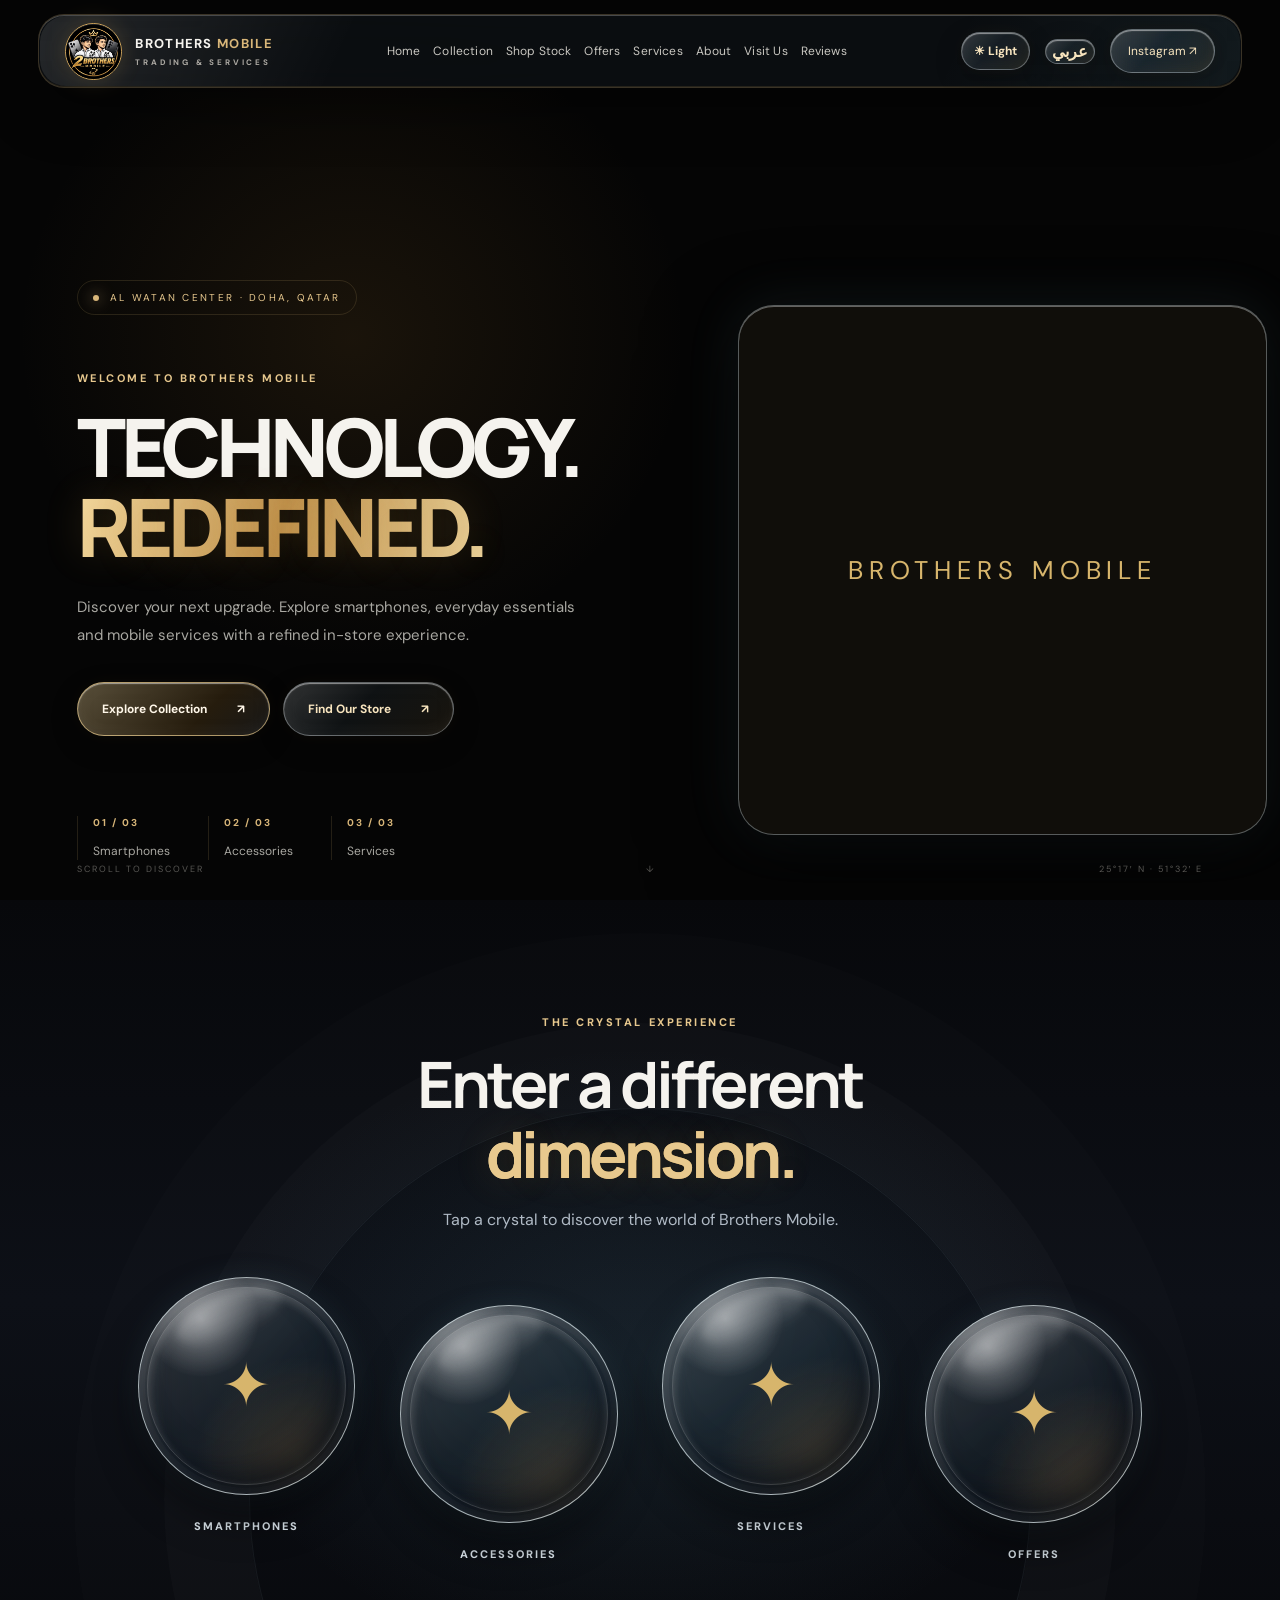
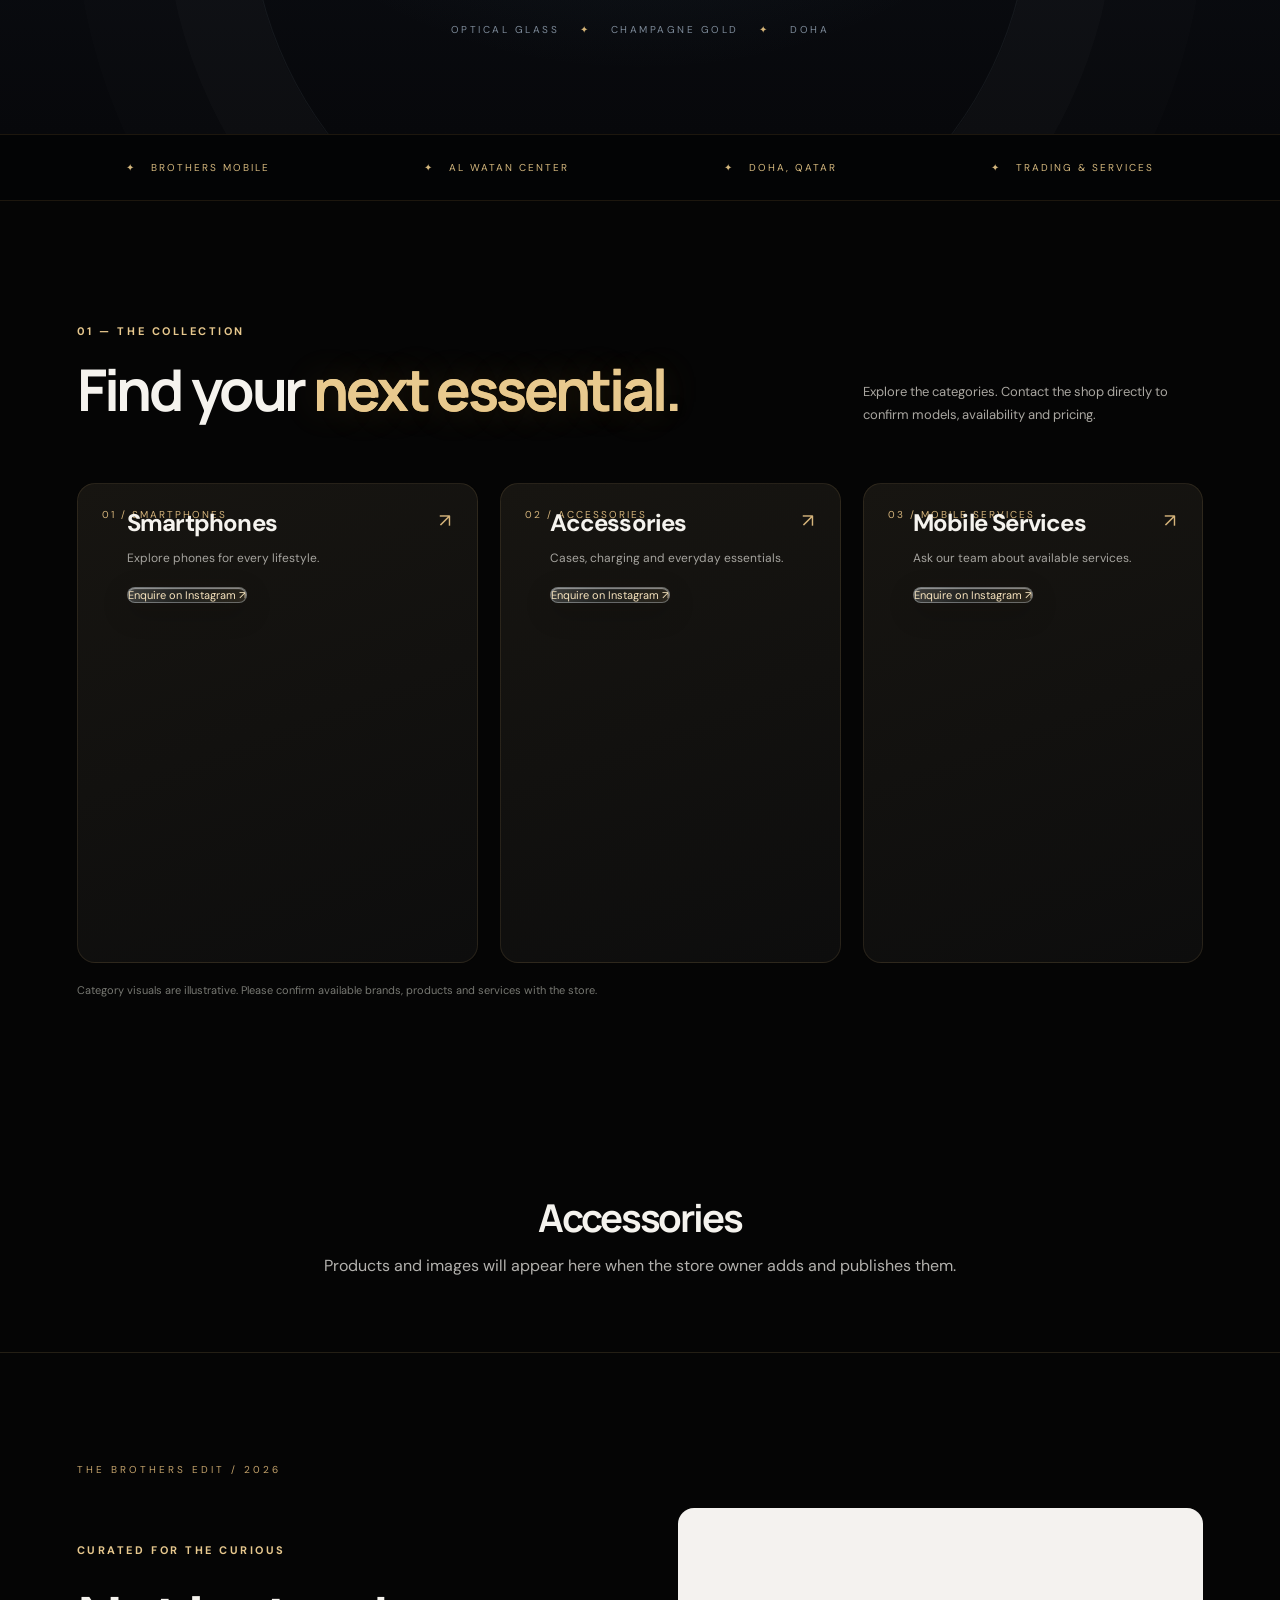
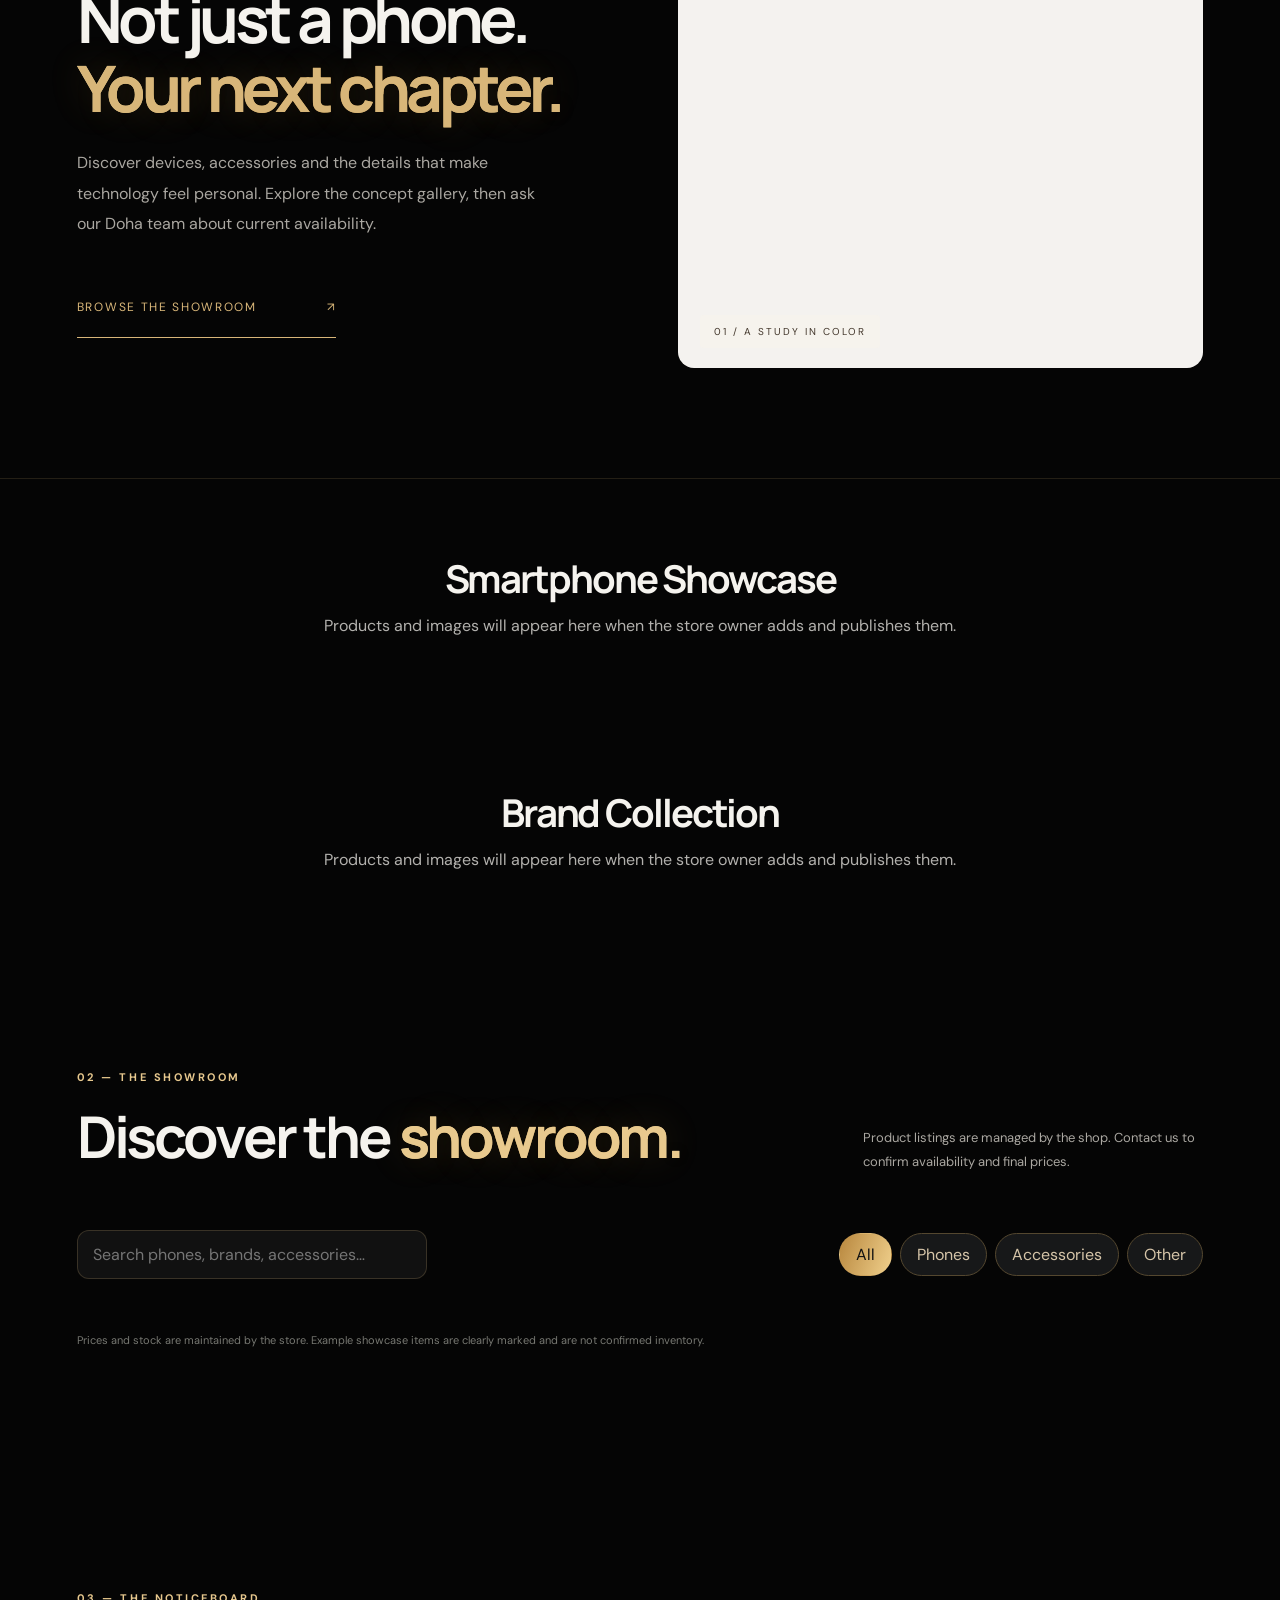
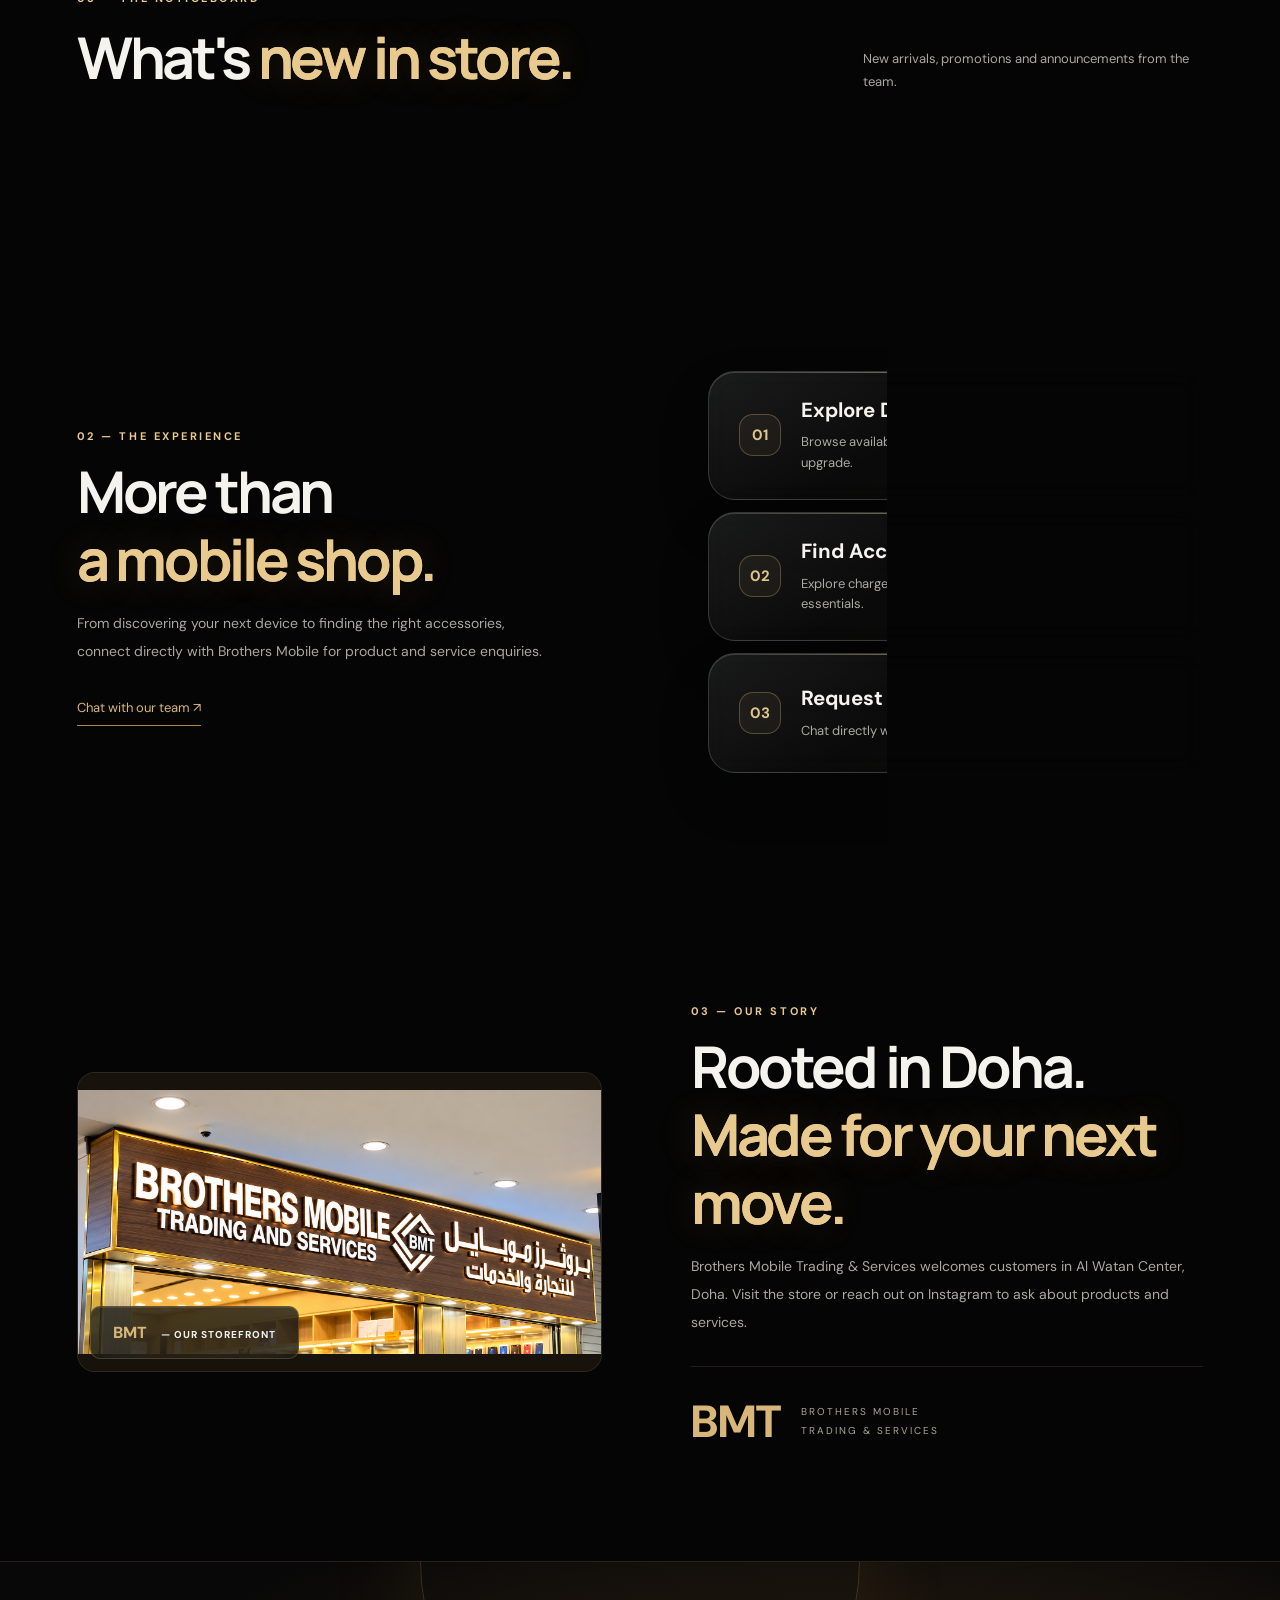
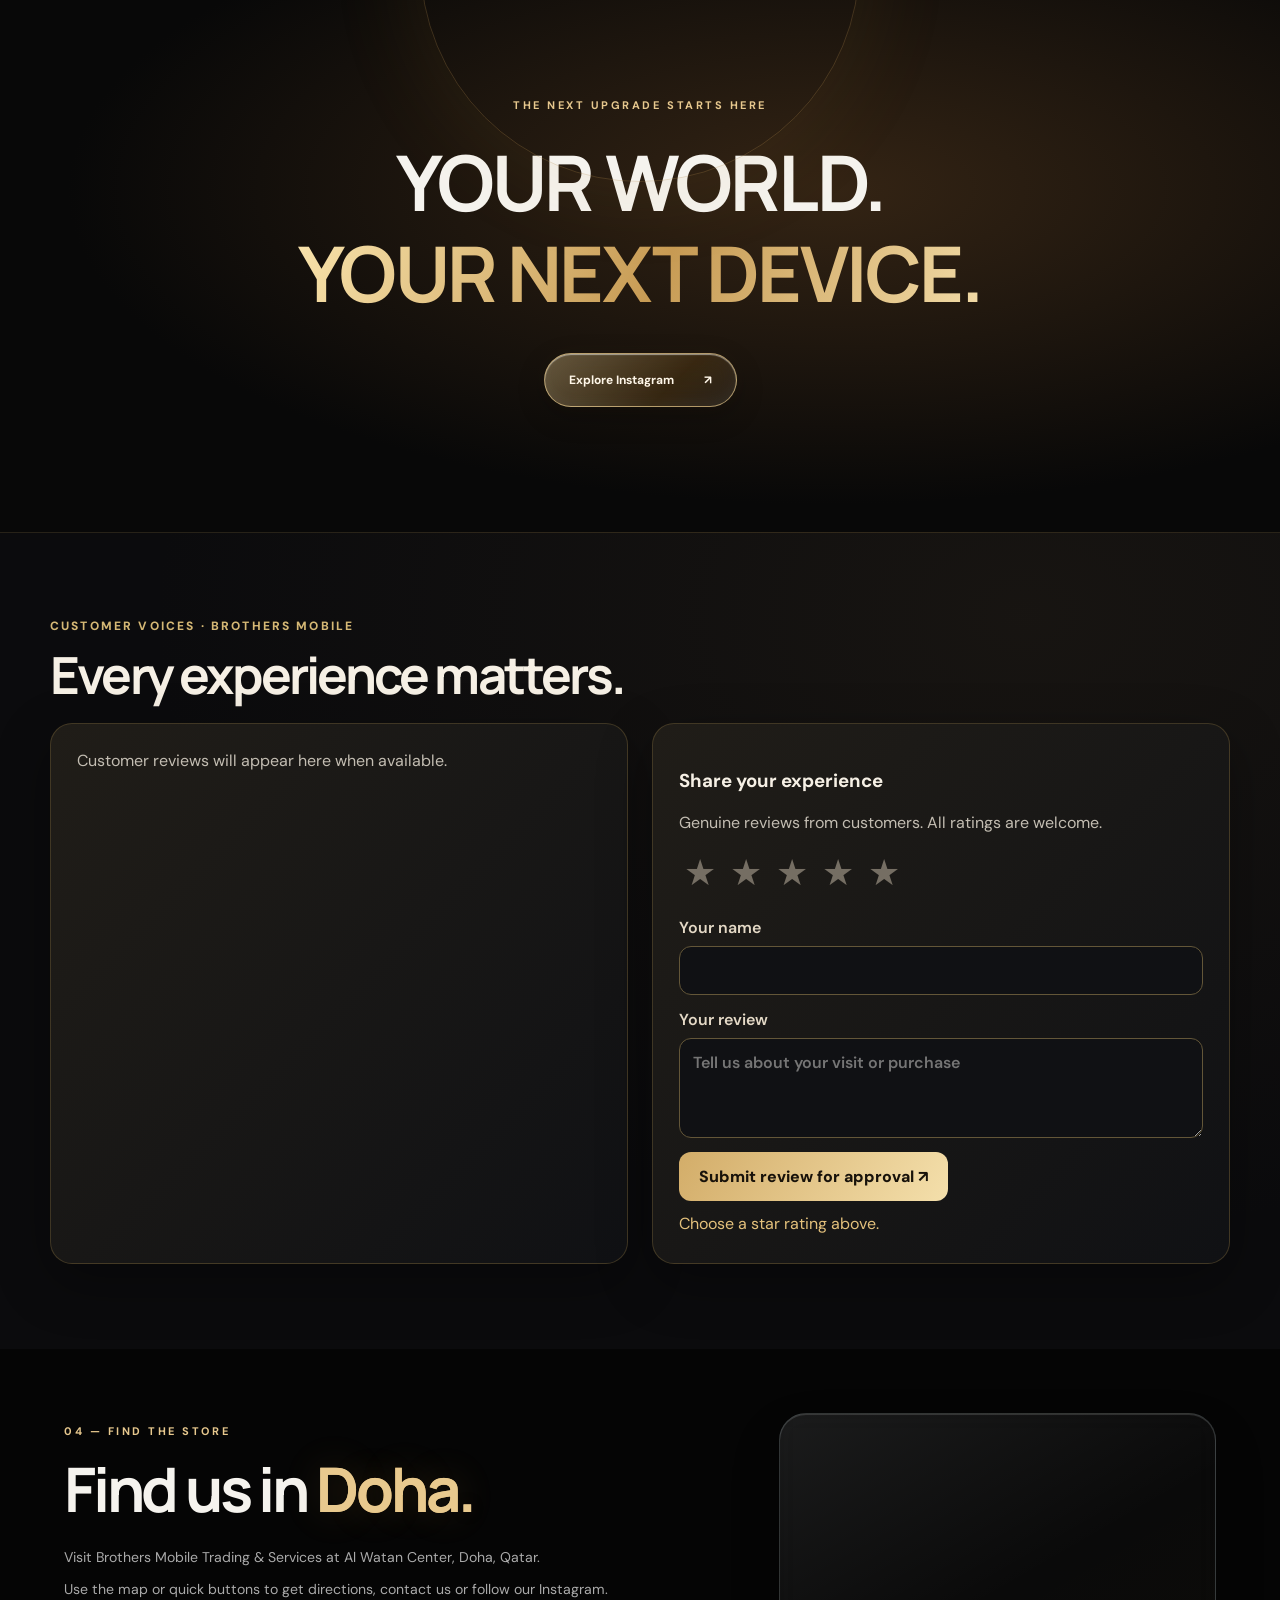
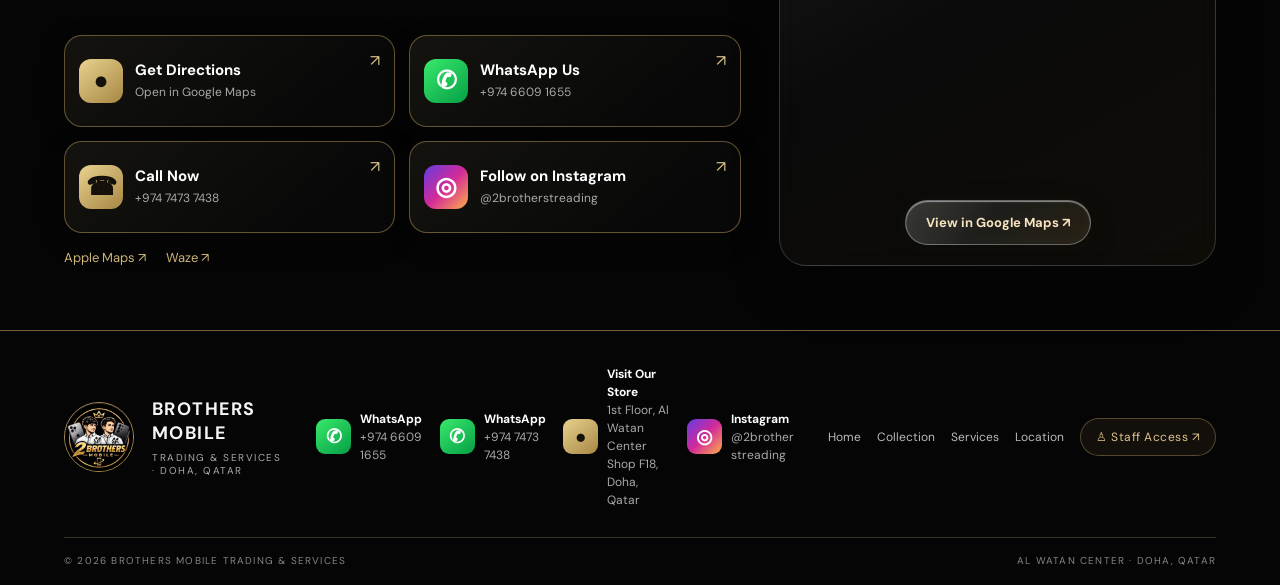
==== commit 18a41853: "Add files via upload" ====
--- a/index.html
+++ b/index.html
@@ -9,4 +9,4 @@
 .hero-visual-frame:before{content:'BROTHERS MOBILE';letter-spacing:.23em;font-size:clamp(1rem,2vw,1.8rem);color:#d7b56c;text-align:center;padding:24px}
 .crystal-sphere__lens{display:flex;align-items:center;justify-content:center;font-size:clamp(30px,5vw,60px);color:#d7b56c}
 .category-product-img{display:none}
-</style><link href="bmt-highlights.css" rel="stylesheet"/><link href="bmt-public-inventory.css" rel="stylesheet"/></head><body><header class="nav glass"><a aria-label="Brothers Mobile home" class="brand" href="#home"><img alt="2 Brothers Mobile logo" class="logo-image" src="assets/brothers-logo.jpg"/><span class="brandname">BROTHERS <strong>MOBILE</strong><small>TRADING &amp; SERVICES</small></span></a><nav id="navlinks"><a data-i="navHome" href="#home">Home</a><a data-i="navCollection" href="#collection">Collection</a><a href="#stock">Shop Stock</a><a href="#offers">Offers</a><a data-i="navServices" href="#services">Services</a><a data-i="navAbout" href="#about">About</a><a data-i="navVisit" href="#visit">Visit Us</a><a href="#bmt-reviews">Reviews</a><a aria-label="Staff access — secure login" class="bmt-mobile-staff" href="/manage.html">♙  Staff Access  ↗</a></nav><div class="navtools"><button aria-label="Switch to light mode" class="theme-toggle" id="themeToggle" title="Switch color theme" type="button">☀ Light</button><button aria-label="Switch language" class="lang" id="lang">عربي</button><a class="navcta" href="https://www.instagram.com/2brotherstreading/" rel="noopener" target="_blank">Instagram ↗</a><button aria-controls="navlinks" aria-expanded="false" aria-label="Toggle navigation" id="menu" type="button">☰</button></div></header><main><section class="hero" id="home"><div class="hero-grid"><div class="hero-copy"><div class="eyebrow"><span class="dot"></span><span data-i="eyebrow">AL WATAN CENTER · DOHA, QATAR</span></div><p class="overline" data-i="overline">WELCOME TO BROTHERS MOBILE</p><h1 data-i="heroTitle">TECHNOLOGY.<br/><em>REDEFINED.</em></h1><p class="lead" data-i="heroLead">Discover your next upgrade. Explore smartphones, everyday essentials and mobile services with a refined in-store experience.</p><div class="actions"><a class="btn gold" href="#collection"><span data-i="explore">Explore Collection</span> <span>↗</span></a><a class="btn outline" href="#visit"><span data-i="find">Find Our Store</span> <span>↗</span></a></div><div class="hero-bottom"><div><strong>01 / 03</strong><span data-i="phones">Smartphones</span></div><div><strong>02 / 03</strong><span data-i="accessories">Accessories</span></div><div><strong>03 / 03</strong><span data-i="service">Services</span></div></div></div><div class="hero-art"><div class="hero-visual-frame"></div></div></div><div class="hero-foot"><span data-i="scroll">SCROLL TO DISCOVER</span><span>↓</span><span>25°17′ N · 51°32′ E</span></div></section><section aria-label="Explore Brothers Mobile" class="crystal-orbit"><div class="crystal-orbit__heading"><span class="crystal-kicker">THE CRYSTAL EXPERIENCE</span><h2>Enter a different <em>dimension.</em></h2><p>Tap a crystal to discover the world of Brothers Mobile.</p></div><div class="crystal-orbit__items"><a aria-label="Explore smartphones" class="crystal-sphere" href="#collection"><span class="crystal-sphere__lens">✦</span><span class="crystal-sphere__name">SMARTPHONES</span></a><a aria-label="Explore accessories" class="crystal-sphere" href="#stock"><span class="crystal-sphere__lens">✦</span><span class="crystal-sphere__name">ACCESSORIES</span></a><a aria-label="Explore mobile services" class="crystal-sphere" href="#services"><span class="crystal-sphere__lens">✦</span><span class="crystal-sphere__name">SERVICES</span></a><a aria-label="Explore special offers" class="crystal-sphere" href="#offers"><span class="crystal-sphere__lens">✦</span><span class="crystal-sphere__name">OFFERS</span></a></div><div class="crystal-orbit__foot">OPTICAL GLASS <span>✦</span> CHAMPAGNE GOLD <span>✦</span> DOHA</div></section><section class="strip"><span>✦   BROTHERS MOBILE</span><span>✦   AL WATAN CENTER</span><span>✦   DOHA, QATAR</span><span>✦   TRADING &amp; SERVICES</span></section><section class="section" id="collection"><div class="sectionhead"><div><p class="overline">01 — THE COLLECTION</p><h2 data-i="collectionTitle">Find your <em>next essential.</em></h2></div><p data-i="collectionSub">Explore the categories. Contact the shop directly to confirm models, availability and pricing.</p></div><div class="categories"><article class="category featured"><div class="category-top"><span>01 / SMARTPHONES</span><span>↗</span></div><div class="category-bottom"><h3 data-i="smartTitle">Smartphones</h3><p data-i="smartDesc">Explore phones for every lifestyle.</p><a data-i="enquire" href="https://www.instagram.com/2brotherstreading/" rel="noopener" target="_blank">Enquire on Instagram ↗</a></div></article><article class="category"><div class="category-top"><span>02 / ACCESSORIES</span><span>↗</span></div><div class="category-bottom"><h3 data-i="accTitle">Accessories</h3><p data-i="accDesc">Cases, charging and everyday essentials.</p><a data-i="enquire" href="https://www.instagram.com/2brotherstreading/" rel="noopener" target="_blank">Enquire on Instagram ↗</a></div></article><article class="category"><div class="category-top"><span>03 / MOBILE SERVICES</span><span>↗</span></div><div class="category-bottom"><h3 data-i="serviceTitle">Mobile Services</h3><p data-i="serviceDesc">Ask our team about available services.</p><a data-i="enquire" href="https://www.instagram.com/2brotherstreading/" rel="noopener" target="_blank">Enquire on Instagram ↗</a></div></article></div><p class="disclaimer" data-i="disclaimer">Category visuals are illustrative. Please confirm available brands, products and services with the store.</p></section><section class="bmt-owner-collection-placeholder section" id="accessory-collection"><h2>Accessories</h2><p>Products and images will appear here when the store owner adds and publishes them.</p></section><section aria-label="Featured mobile experience" class="signature-feature section"><div class="signature-label">THE BROTHERS EDIT / 2026</div><div class="signature-grid"><div class="signature-copy"><span class="overline">CURATED FOR THE CURIOUS</span><h2>Not just a phone.<br/><em>Your next chapter.</em></h2><p>Discover devices, accessories and the details that make technology feel personal. Explore the concept gallery, then ask our Doha team about current availability.</p><a class="signature-link" href="#stock">BROWSE THE SHOWROOM <span>↗</span></a></div><div class="signature-photo"><span>01 / A STUDY IN COLOR</span></div></div></section><section class="bmt-owner-collection-placeholder section" id="iphone-showcase"><h2>Smartphone Showcase</h2><p>Products and images will appear here when the store owner adds and publishes them.</p></section><section class="bmt-owner-collection-placeholder section" id="brand-showcase"><h2>Brand Collection</h2><p>Products and images will appear here when the store owner adds and publishes them.</p></section><section aria-label="Featured devices and announcements" class="section" id="owner-highlights"><div class="sectionhead"><div><p class="overline">HANDPICKED BY THE SHOP</p><h2>Featured <em>devices &amp; updates.</em></h2></div><p>Only announcements and devices selected by the shop owner appear here.</p></div><div aria-live="polite" class="bmt-highlight-grid" id="bmtHighlightGrid"></div></section><section class="section inventory" id="stock"><div class="sectionhead"><div><p class="overline">02 — THE SHOWROOM</p><h2>Discover the <em>showroom.</em></h2></div><p>Product listings are managed by the shop. Contact us to confirm availability and final prices.</p></div><div class="stock-tools"><input aria-label="Search stock" id="stockSearch" placeholder="Search phones, brands, accessories…" type="search"/><div class="filter-pills" id="stockFilters"><button class="active" data-filter="All">All</button><button data-filter="Phones">Phones</button><button data-filter="Accessories">Accessories</button><button data-filter="Other">Other</button></div></div><div class="stock-grid" id="stockGrid"></div><p class="disclaimer">Only products published by Brothers Mobile appear here. Contact the shop to confirm availability and prices.</p></section><section class="section offers" id="offers"><div class="sectionhead"><div><p class="overline">03 — THE NOTICEBOARD</p><h2>What's <em>new in store.</em></h2></div><p>New arrivals, promotions and announcements from the team.</p></div><div class="offer-grid" id="offerGrid"></div></section><section class="section services" id="services"><div class="service-intro"><p class="overline">02 — THE EXPERIENCE</p><h2 data-i="serviceHeading">More than<br/><em>a mobile shop.</em></h2><p data-i="serviceBody">From discovering your next device to finding the right accessories, connect directly with Brothers Mobile for product and service enquiries.</p><a class="textlink" data-i="talk" href="https://wa.me/97466091655?text=Hello%20Brothers%20Mobile%2C%20I%20would%20like%20to%20make%20an%20enquiry." rel="noopener noreferrer" target="_blank">Chat with our team ↗</a></div><div class="service-list"><a aria-label="Explore Devices" class="service-row bmt-action-row" href="#stock"><span class="bmt-service-number">01</span><div><h3 data-i="row1">Explore Devices</h3><p data-i="row1p">Browse available phones and ask about your next upgrade.</p></div><span class="bmt-service-arrow">↗</span></a><a aria-label="Find Accessories" class="service-row bmt-action-row" href="#stock"><span class="bmt-service-number">02</span><div><h3 data-i="row2">Find Accessories</h3><p data-i="row2p">Explore chargers, covers, earbuds and everyday essentials.</p></div><span class="bmt-service-arrow">↗</span></a><a aria-label="Request Assistance" class="service-row bmt-action-row" href="https://wa.me/97466091655?text=Hello%20Brothers%20Mobile%2C%20I%20would%20like%20to%20ask%20about%20your%20mobile%20services." rel="noopener noreferrer" target="_blank"><span class="bmt-service-number">03</span><div><h3 data-i="row3">Request Assistance</h3><p data-i="row3p">Chat directly with our team about available services.</p></div><span class="bmt-service-arrow">↗</span></a><a aria-label="Discuss business partnerships on WhatsApp" class="service-row bmt-partner-row bmt-action-row" hidden="" href="https://wa.me/97466091655?text=Hello%20Brothers%20Mobile%2C%20I%20would%20like%20to%20discuss%20a%20business%20partnership." id="bmtPartnerCard" rel="noopener noreferrer" target="_blank"><span>04</span><div><h3>Build the Future Together</h3><p>Supplier collaborations, wholesale opportunities and private partnership enquiries.</p></div><span class="bmt-service-arrow">↗</span></a></div></section><section class="section about" id="about"><div class="about-image"><img alt="Brothers Mobile Trading and Services shop sign in Doha" loading="lazy" src="assets/premium-storefront.png"/><div class="photo-caption glass">BMT <span>— OUR STOREFRONT</span></div></div><div class="about-copy"><p class="overline">03 — OUR STORY</p><h2 data-i="aboutTitle">Rooted in Doha.<br/><em>Made for your next move.</em></h2><p data-i="aboutBody">Brothers Mobile Trading &amp; Services welcomes customers in Al Watan Center, Doha. Visit the store or reach out on Instagram to ask about products and services.</p><div class="about-stat"><span class="big">BMT</span><span data-i="aboutStat">BROTHERS MOBILE<br/>TRADING &amp; SERVICES</span></div></div></section><section class="banner"><div class="banner-light"></div><p class="overline">THE NEXT UPGRADE STARTS HERE</p><h2 data-i="bannerTitle">YOUR WORLD.<br/><em>YOUR NEXT DEVICE.</em></h2><a class="btn gold" href="https://www.instagram.com/2brotherstreading/" rel="noopener" target="_blank"><span data-i="instagram">Explore Instagram</span> ↗</a></section><section aria-label="Customer reviews" id="bmt-reviews"><div class="rv-kicker">CUSTOMER VOICES · BROTHERS MOBILE</div><h2>Every experience matters.</h2><div class="rv-layout"><div class="rv-panel"><div class="rv-muted" id="rv-summary">Loading verified submissions…</div><div id="rv-list"></div></div><div class="rv-panel"><h3>Share your experience</h3><p class="rv-muted">Genuine reviews from customers. All ratings are welcome.</p><form id="rv-form"><div aria-label="Star rating" class="rv-pick" role="group" tabindex="0"><button aria-label="1 star" data-rating="1" type="button">★</button><button aria-label="2 stars" data-rating="2" type="button">★</button><button aria-label="3 stars" data-rating="3" type="button">★</button><button aria-label="4 stars" data-rating="4" type="button">★</button><button aria-label="5 stars" data-rating="5" type="button">★</button></div><label>Your name<input autocomplete="name" maxlength="60" minlength="2" name="name" required=""/></label><label>Your review<textarea maxlength="800" minlength="15" name="review" placeholder="Tell us about your visit or purchase" required=""></textarea></label><input aria-hidden="true" autocomplete="off" name="website" style="position:absolute;left:-9999px" tabindex="-1"/><button class="rv-submit" type="submit">Submit review for approval ↗</button><div class="rv-status" id="rv-status" role="status"></div></form></div></div></section><section class="section visit" id="visit"><div><p class="overline">04 — FIND THE STORE</p><h2 data-i="visitTitle">Find us in <em>Doha.</em></h2><p class="visittext" data-i="visitBody">Visit Brothers Mobile Trading &amp; Services at Al Watan Center, Doha, Qatar.</p><p class="bmt-locator-sub">Use the map or quick buttons to get directions, contact us or follow our Instagram.</p><div class="bmt-locator-actions"><a class="bmt-locator-action" href="https://www.google.com/maps/search/?api=1&amp;query=Al%20Watan%20Center%2C%20Doha%2C%20Qatar" rel="noopener noreferrer" target="_blank"><span class="bmt-locator-icon bmt-gold-icon">●</span><span class="bmt-locator-action-text"><strong>Get Directions</strong><small>Open in Google Maps</small></span><span class="bmt-arrow">↗</span></a><a class="bmt-locator-action" href="https://wa.me/97466091655" rel="noopener noreferrer" target="_blank"><span class="bmt-locator-icon bmt-whatsapp-icon">✆</span><span class="bmt-locator-action-text"><strong>WhatsApp Us</strong><small>+974 6609 1655</small></span><span class="bmt-arrow">↗</span></a><a class="bmt-locator-action" href="tel:+97474737438"><span class="bmt-locator-icon bmt-gold-icon">☎</span><span class="bmt-locator-action-text"><strong>Call Now</strong><small>+974 7473 7438</small></span><span class="bmt-arrow">↗</span></a><a class="bmt-locator-action" href="https://www.instagram.com/2brotherstreading/" rel="noopener noreferrer" target="_blank"><span class="bmt-locator-icon bmt-instagram-icon">◎</span><span class="bmt-locator-action-text"><strong>Follow on Instagram</strong><small>@2brotherstreading</small></span><span class="bmt-arrow">↗</span></a></div><div class="bmt-secondary-maps"><a href="https://maps.apple.com/?q=Al%20Watan%20Center%2C%20Doha%2C%20Qatar" rel="noopener noreferrer" target="_blank">Apple Maps ↗</a><a href="https://waze.com/ul?q=Al%20Watan%20Center%2C%20Doha%2C%20Qatar&amp;navigate=yes" rel="noopener noreferrer" target="_blank">Waze ↗</a></div></div><div class="map-panel real-map bmt-locator-map"><iframe allowfullscreen="" loading="lazy" referrerpolicy="no-referrer-when-downgrade" src="https://www.google.com/maps?q=Al%20Watan%20Center%2C%20Doha%2C%20Qatar&amp;output=embed" title="Google Maps — search for Al Watan Center, Doha"></iframe><div class="map-actions"><a href="https://www.google.com/maps/search/?api=1&amp;query=Al%20Watan%20Center%2C%20Doha%2C%20Qatar" rel="noopener" target="_blank">View in Google Maps ↗</a></div></div></section></main><footer><div class="bmt-lux-footer-main"><div class="bmt-lux-footer-brand"><img alt="Brothers Mobile logo" class="bmt-lux-footer-logo" src="assets/brothers-logo.jpg"/><div><h3>BROTHERS MOBILE</h3><p>TRADING &amp; SERVICES · DOHA, QATAR</p></div></div><div class="bmt-lux-footer-contacts"><a href="https://wa.me/97466091655" rel="noopener noreferrer" target="_blank"><span class="bmt-foot-icon bmt-whatsapp-icon">✆</span><span><strong>WhatsApp</strong><small>+974 6609 1655</small></span></a><a href="https://wa.me/97474737438" rel="noopener noreferrer" target="_blank"><span class="bmt-foot-icon bmt-whatsapp-icon">✆</span><span><strong>WhatsApp</strong><small>+974 7473 7438</small></span></a><a href="https://www.google.com/maps/search/?api=1&amp;query=Al%20Watan%20Center%2C%20Doha%2C%20Qatar" rel="noopener noreferrer" target="_blank"><span class="bmt-foot-icon bmt-gold-icon">●</span><span><strong>Visit Our Store</strong><small>1st Floor, Al Watan Center<br/>Shop F18, Doha, Qatar</small></span></a><a href="https://www.instagram.com/2brotherstreading/" rel="noopener noreferrer" target="_blank"><span class="bmt-foot-icon bmt-instagram-icon">◎</span><span><strong>Instagram</strong><small>@2brotherstreading</small></span></a></div><nav aria-label="Footer navigation" class="bmt-lux-footer-links"><a href="#home">Home</a><a href="#collection">Collection</a><a href="#services">Services</a><a href="#visit">Location</a><button aria-label="Open secure staff sign in" class="bmt-footer-staff" id="adminOpen" type="button">♙  Staff Access ↗</button></nav></div><div class="bmt-lux-footer-bottom"><span>© <span id="year">2026</span> BROTHERS MOBILE TRADING &amp; SERVICES</span><span>AL WATAN CENTER · DOHA, QATAR</span></div><div aria-label="Social media links" class="bmt-social-links" id="bmtSocialLinks"></div></footer><script src="script.js"></script><script defer="" src="obsidian-crystal.js"></script><script src="bmt-public-inventory.js"></script><script src="theme.js"></script><script defer="" src="showcase-upgrade.js"></script><script defer="" src="business-profile.js"></script><script defer="" src="bmt-reviews.js"></script><script defer="True" src="bmt-mobile-nav.js"></script><script defer="" src="bmt-highlights.js"></script></body></html>
+</style><link rel="stylesheet" href="bmt-highlights.css"/></head><body><header class="nav glass"><a aria-label="Brothers Mobile home" class="brand" href="#home"><img alt="2 Brothers Mobile logo" class="logo-image" src="assets/brothers-logo.jpg"/><span class="brandname">BROTHERS <strong>MOBILE</strong><small>TRADING &amp; SERVICES</small></span></a><nav id="navlinks"><a data-i="navHome" href="#home">Home</a><a data-i="navCollection" href="#collection">Collection</a><a href="#stock">Shop Stock</a><a href="#offers">Offers</a><a data-i="navServices" href="#services">Services</a><a data-i="navAbout" href="#about">About</a><a data-i="navVisit" href="#visit">Visit Us</a><a href="#bmt-reviews">Reviews</a><a aria-label="Staff access — secure login" class="bmt-mobile-staff" href="/manage.html">♙  Staff Access  ↗</a></nav><div class="navtools"><button aria-label="Switch to light mode" class="theme-toggle" id="themeToggle" title="Switch color theme" type="button">☀ Light</button><button aria-label="Switch language" class="lang" id="lang">عربي</button><a class="navcta" href="https://www.instagram.com/2brotherstreading/" rel="noopener" target="_blank">Instagram ↗</a><button aria-controls="navlinks" aria-expanded="false" aria-label="Toggle navigation" id="menu" type="button">☰</button></div></header><main><section class="hero" id="home"><div class="hero-grid"><div class="hero-copy"><div class="eyebrow"><span class="dot"></span><span data-i="eyebrow">AL WATAN CENTER · DOHA, QATAR</span></div><p class="overline" data-i="overline">WELCOME TO BROTHERS MOBILE</p><h1 data-i="heroTitle">TECHNOLOGY.<br/><em>REDEFINED.</em></h1><p class="lead" data-i="heroLead">Discover your next upgrade. Explore smartphones, everyday essentials and mobile services with a refined in-store experience.</p><div class="actions"><a class="btn gold" href="#collection"><span data-i="explore">Explore Collection</span> <span>↗</span></a><a class="btn outline" href="#visit"><span data-i="find">Find Our Store</span> <span>↗</span></a></div><div class="hero-bottom"><div><strong>01 / 03</strong><span data-i="phones">Smartphones</span></div><div><strong>02 / 03</strong><span data-i="accessories">Accessories</span></div><div><strong>03 / 03</strong><span data-i="service">Services</span></div></div></div><div class="hero-art"><div class="hero-visual-frame"></div></div></div><div class="hero-foot"><span data-i="scroll">SCROLL TO DISCOVER</span><span>↓</span><span>25°17′ N · 51°32′ E</span></div></section><section aria-label="Explore Brothers Mobile" class="crystal-orbit"><div class="crystal-orbit__heading"><span class="crystal-kicker">THE CRYSTAL EXPERIENCE</span><h2>Enter a different <em>dimension.</em></h2><p>Tap a crystal to discover the world of Brothers Mobile.</p></div><div class="crystal-orbit__items"><a aria-label="Explore smartphones" class="crystal-sphere" href="#collection"><span class="crystal-sphere__lens">✦</span><span class="crystal-sphere__name">SMARTPHONES</span></a><a aria-label="Explore accessories" class="crystal-sphere" href="#stock"><span class="crystal-sphere__lens">✦</span><span class="crystal-sphere__name">ACCESSORIES</span></a><a aria-label="Explore mobile services" class="crystal-sphere" href="#services"><span class="crystal-sphere__lens">✦</span><span class="crystal-sphere__name">SERVICES</span></a><a aria-label="Explore special offers" class="crystal-sphere" href="#offers"><span class="crystal-sphere__lens">✦</span><span class="crystal-sphere__name">OFFERS</span></a></div><div class="crystal-orbit__foot">OPTICAL GLASS <span>✦</span> CHAMPAGNE GOLD <span>✦</span> DOHA</div></section><section class="strip"><span>✦   BROTHERS MOBILE</span><span>✦   AL WATAN CENTER</span><span>✦   DOHA, QATAR</span><span>✦   TRADING &amp; SERVICES</span></section><section class="section" id="collection"><div class="sectionhead"><div><p class="overline">01 — THE COLLECTION</p><h2 data-i="collectionTitle">Find your <em>next essential.</em></h2></div><p data-i="collectionSub">Explore the categories. Contact the shop directly to confirm models, availability and pricing.</p></div><div class="categories"><article class="category featured"><div class="category-top"><span>01 / SMARTPHONES</span><span>↗</span></div><div class="category-bottom"><h3 data-i="smartTitle">Smartphones</h3><p data-i="smartDesc">Explore phones for every lifestyle.</p><a data-i="enquire" href="https://www.instagram.com/2brotherstreading/" rel="noopener" target="_blank">Enquire on Instagram ↗</a></div></article><article class="category"><div class="category-top"><span>02 / ACCESSORIES</span><span>↗</span></div><div class="category-bottom"><h3 data-i="accTitle">Accessories</h3><p data-i="accDesc">Cases, charging and everyday essentials.</p><a data-i="enquire" href="https://www.instagram.com/2brotherstreading/" rel="noopener" target="_blank">Enquire on Instagram ↗</a></div></article><article class="category"><div class="category-top"><span>03 / MOBILE SERVICES</span><span>↗</span></div><div class="category-bottom"><h3 data-i="serviceTitle">Mobile Services</h3><p data-i="serviceDesc">Ask our team about available services.</p><a data-i="enquire" href="https://www.instagram.com/2brotherstreading/" rel="noopener" target="_blank">Enquire on Instagram ↗</a></div></article></div><p class="disclaimer" data-i="disclaimer">Category visuals are illustrative. Please confirm available brands, products and services with the store.</p></section><section class="bmt-owner-collection-placeholder section" id="accessory-collection"><h2>Accessories</h2><p>Products and images will appear here when the store owner adds and publishes them.</p></section><section aria-label="Featured mobile experience" class="signature-feature section"><div class="signature-label">THE BROTHERS EDIT / 2026</div><div class="signature-grid"><div class="signature-copy"><span class="overline">CURATED FOR THE CURIOUS</span><h2>Not just a phone.<br/><em>Your next chapter.</em></h2><p>Discover devices, accessories and the details that make technology feel personal. Explore the concept gallery, then ask our Doha team about current availability.</p><a class="signature-link" href="#stock">BROWSE THE SHOWROOM <span>↗</span></a></div><div class="signature-photo"><span>01 / A STUDY IN COLOR</span></div></div></section><section class="bmt-owner-collection-placeholder section" id="iphone-showcase"><h2>Smartphone Showcase</h2><p>Products and images will appear here when the store owner adds and publishes them.</p></section><section class="bmt-owner-collection-placeholder section" id="brand-showcase"><h2>Brand Collection</h2><p>Products and images will appear here when the store owner adds and publishes them.</p></section><section class="section" id="owner-highlights" aria-label="Featured devices and announcements"><div class="sectionhead"><div><p class="overline">HANDPICKED BY THE SHOP</p><h2>Featured <em>devices &amp; updates.</em></h2></div><p>Only announcements and devices selected by the shop owner appear here.</p></div><div id="bmtHighlightGrid" class="bmt-highlight-grid" aria-live="polite"></div></section><section class="section inventory" id="stock"><div class="sectionhead"><div><p class="overline">02 — THE SHOWROOM</p><h2>Discover the <em>showroom.</em></h2></div><p>Product listings are managed by the shop. Contact us to confirm availability and final prices.</p></div><div class="stock-tools"><input aria-label="Search stock" id="stockSearch" placeholder="Search phones, brands, accessories…" type="search"/><div class="filter-pills" id="stockFilters"><button class="active" data-filter="All">All</button><button data-filter="Phones">Phones</button><button data-filter="Accessories">Accessories</button><button data-filter="Other">Other</button></div></div><div class="stock-grid" id="stockGrid"></div><p class="disclaimer">Prices and stock are maintained by the store. Example showcase items are clearly marked and are not confirmed inventory.</p></section><section class="section offers" id="offers"><div class="sectionhead"><div><p class="overline">03 — THE NOTICEBOARD</p><h2>What's <em>new in store.</em></h2></div><p>New arrivals, promotions and announcements from the team.</p></div><div class="offer-grid" id="offerGrid"></div></section><section class="section services" id="services"><div class="service-intro"><p class="overline">02 — THE EXPERIENCE</p><h2 data-i="serviceHeading">More than<br/><em>a mobile shop.</em></h2><p data-i="serviceBody">From discovering your next device to finding the right accessories, connect directly with Brothers Mobile for product and service enquiries.</p><a class="textlink" data-i="talk" href="https://wa.me/97466091655?text=Hello%20Brothers%20Mobile%2C%20I%20would%20like%20to%20make%20an%20enquiry." rel="noopener noreferrer" target="_blank">Chat with our team ↗</a></div><div class="service-list"><a aria-label="Explore Devices" class="service-row bmt-action-row" href="#stock"><span class="bmt-service-number">01</span><div><h3 data-i="row1">Explore Devices</h3><p data-i="row1p">Browse available phones and ask about your next upgrade.</p></div><span class="bmt-service-arrow">↗</span></a><a aria-label="Find Accessories" class="service-row bmt-action-row" href="#stock"><span class="bmt-service-number">02</span><div><h3 data-i="row2">Find Accessories</h3><p data-i="row2p">Explore chargers, covers, earbuds and everyday essentials.</p></div><span class="bmt-service-arrow">↗</span></a><a aria-label="Request Assistance" class="service-row bmt-action-row" href="https://wa.me/97466091655?text=Hello%20Brothers%20Mobile%2C%20I%20would%20like%20to%20ask%20about%20your%20mobile%20services." rel="noopener noreferrer" target="_blank"><span class="bmt-service-number">03</span><div><h3 data-i="row3">Request Assistance</h3><p data-i="row3p">Chat directly with our team about available services.</p></div><span class="bmt-service-arrow">↗</span></a><a aria-label="Discuss business partnerships on WhatsApp" class="service-row bmt-partner-row bmt-action-row" hidden="" href="https://wa.me/97466091655?text=Hello%20Brothers%20Mobile%2C%20I%20would%20like%20to%20discuss%20a%20business%20partnership." id="bmtPartnerCard" rel="noopener noreferrer" target="_blank"><span>04</span><div><h3>Build the Future Together</h3><p>Supplier collaborations, wholesale opportunities and private partnership enquiries.</p></div><span class="bmt-service-arrow">↗</span></a></div></section><section class="section about" id="about"><div class="about-image"><img alt="Brothers Mobile Trading and Services shop sign in Doha" loading="lazy" src="assets/premium-storefront.png"/><div class="photo-caption glass">BMT <span>— OUR STOREFRONT</span></div></div><div class="about-copy"><p class="overline">03 — OUR STORY</p><h2 data-i="aboutTitle">Rooted in Doha.<br/><em>Made for your next move.</em></h2><p data-i="aboutBody">Brothers Mobile Trading &amp; Services welcomes customers in Al Watan Center, Doha. Visit the store or reach out on Instagram to ask about products and services.</p><div class="about-stat"><span class="big">BMT</span><span data-i="aboutStat">BROTHERS MOBILE<br/>TRADING &amp; SERVICES</span></div></div></section><section class="banner"><div class="banner-light"></div><p class="overline">THE NEXT UPGRADE STARTS HERE</p><h2 data-i="bannerTitle">YOUR WORLD.<br/><em>YOUR NEXT DEVICE.</em></h2><a class="btn gold" href="https://www.instagram.com/2brotherstreading/" rel="noopener" target="_blank"><span data-i="instagram">Explore Instagram</span> ↗</a></section><section aria-label="Customer reviews" id="bmt-reviews"><div class="rv-kicker">CUSTOMER VOICES · BROTHERS MOBILE</div><h2>Every experience matters.</h2><div class="rv-layout"><div class="rv-panel"><div class="rv-muted" id="rv-summary">Loading verified submissions…</div><div id="rv-list"></div></div><div class="rv-panel"><h3>Share your experience</h3><p class="rv-muted">Genuine reviews from customers. All ratings are welcome.</p><form id="rv-form"><div aria-label="Star rating" class="rv-pick" role="group" tabindex="0"><button aria-label="1 star" data-rating="1" type="button">★</button><button aria-label="2 stars" data-rating="2" type="button">★</button><button aria-label="3 stars" data-rating="3" type="button">★</button><button aria-label="4 stars" data-rating="4" type="button">★</button><button aria-label="5 stars" data-rating="5" type="button">★</button></div><label>Your name<input autocomplete="name" maxlength="60" minlength="2" name="name" required=""/></label><label>Your review<textarea maxlength="800" minlength="15" name="review" placeholder="Tell us about your visit or purchase" required=""></textarea></label><input aria-hidden="true" autocomplete="off" name="website" style="position:absolute;left:-9999px" tabindex="-1"/><button class="rv-submit" type="submit">Submit review for approval ↗</button><div class="rv-status" id="rv-status" role="status"></div></form></div></div></section><section class="section visit" id="visit"><div><p class="overline">04 — FIND THE STORE</p><h2 data-i="visitTitle">Find us in <em>Doha.</em></h2><p class="visittext" data-i="visitBody">Visit Brothers Mobile Trading &amp; Services at Al Watan Center, Doha, Qatar.</p><p class="bmt-locator-sub">Use the map or quick buttons to get directions, contact us or follow our Instagram.</p><div class="bmt-locator-actions"><a class="bmt-locator-action" href="https://www.google.com/maps/search/?api=1&amp;query=Al%20Watan%20Center%2C%20Doha%2C%20Qatar" rel="noopener noreferrer" target="_blank"><span class="bmt-locator-icon bmt-gold-icon">●</span><span class="bmt-locator-action-text"><strong>Get Directions</strong><small>Open in Google Maps</small></span><span class="bmt-arrow">↗</span></a><a class="bmt-locator-action" href="https://wa.me/97466091655" rel="noopener noreferrer" target="_blank"><span class="bmt-locator-icon bmt-whatsapp-icon">✆</span><span class="bmt-locator-action-text"><strong>WhatsApp Us</strong><small>+974 6609 1655</small></span><span class="bmt-arrow">↗</span></a><a class="bmt-locator-action" href="tel:+97474737438"><span class="bmt-locator-icon bmt-gold-icon">☎</span><span class="bmt-locator-action-text"><strong>Call Now</strong><small>+974 7473 7438</small></span><span class="bmt-arrow">↗</span></a><a class="bmt-locator-action" href="https://www.instagram.com/2brotherstreading/" rel="noopener noreferrer" target="_blank"><span class="bmt-locator-icon bmt-instagram-icon">◎</span><span class="bmt-locator-action-text"><strong>Follow on Instagram</strong><small>@2brotherstreading</small></span><span class="bmt-arrow">↗</span></a></div><div class="bmt-secondary-maps"><a href="https://maps.apple.com/?q=Al%20Watan%20Center%2C%20Doha%2C%20Qatar" rel="noopener noreferrer" target="_blank">Apple Maps ↗</a><a href="https://waze.com/ul?q=Al%20Watan%20Center%2C%20Doha%2C%20Qatar&amp;navigate=yes" rel="noopener noreferrer" target="_blank">Waze ↗</a></div></div><div class="map-panel real-map bmt-locator-map"><iframe allowfullscreen="" loading="lazy" referrerpolicy="no-referrer-when-downgrade" src="https://www.google.com/maps?q=Al%20Watan%20Center%2C%20Doha%2C%20Qatar&amp;output=embed" title="Google Maps — search for Al Watan Center, Doha"></iframe><div class="map-actions"><a href="https://www.google.com/maps/search/?api=1&amp;query=Al%20Watan%20Center%2C%20Doha%2C%20Qatar" rel="noopener" target="_blank">View in Google Maps ↗</a></div></div></section></main><footer><div class="bmt-lux-footer-main"><div class="bmt-lux-footer-brand"><img alt="Brothers Mobile logo" class="bmt-lux-footer-logo" src="assets/brothers-logo.jpg"/><div><h3>BROTHERS MOBILE</h3><p>TRADING &amp; SERVICES · DOHA, QATAR</p></div></div><div class="bmt-lux-footer-contacts"><a href="https://wa.me/97466091655" rel="noopener noreferrer" target="_blank"><span class="bmt-foot-icon bmt-whatsapp-icon">✆</span><span><strong>WhatsApp</strong><small>+974 6609 1655</small></span></a><a href="https://wa.me/97474737438" rel="noopener noreferrer" target="_blank"><span class="bmt-foot-icon bmt-whatsapp-icon">✆</span><span><strong>WhatsApp</strong><small>+974 7473 7438</small></span></a><a href="https://www.google.com/maps/search/?api=1&amp;query=Al%20Watan%20Center%2C%20Doha%2C%20Qatar" rel="noopener noreferrer" target="_blank"><span class="bmt-foot-icon bmt-gold-icon">●</span><span><strong>Visit Our Store</strong><small>1st Floor, Al Watan Center<br/>Shop F18, Doha, Qatar</small></span></a><a href="https://www.instagram.com/2brotherstreading/" rel="noopener noreferrer" target="_blank"><span class="bmt-foot-icon bmt-instagram-icon">◎</span><span><strong>Instagram</strong><small>@2brotherstreading</small></span></a></div><nav aria-label="Footer navigation" class="bmt-lux-footer-links"><a href="#home">Home</a><a href="#collection">Collection</a><a href="#services">Services</a><a href="#visit">Location</a><button aria-label="Open secure staff sign in" class="bmt-footer-staff" id="adminOpen" type="button">♙  Staff Access ↗</button></nav></div><div class="bmt-lux-footer-bottom"><span>© <span id="year">2026</span> BROTHERS MOBILE TRADING &amp; SERVICES</span><span>AL WATAN CENTER · DOHA, QATAR</span></div><div aria-label="Social media links" class="bmt-social-links" id="bmtSocialLinks"></div></footer><script src="script.js"></script><script defer="" src="obsidian-crystal.js"></script><script src="shop.js"></script><script src="theme.js"></script><script defer="" src="showcase-upgrade.js"></script><script defer="" src="business-profile.js"></script><script defer="" src="bmt-reviews.js"></script><script defer="True" src="bmt-mobile-nav.js"></script><script defer src="bmt-highlights.js"></script></body></html>
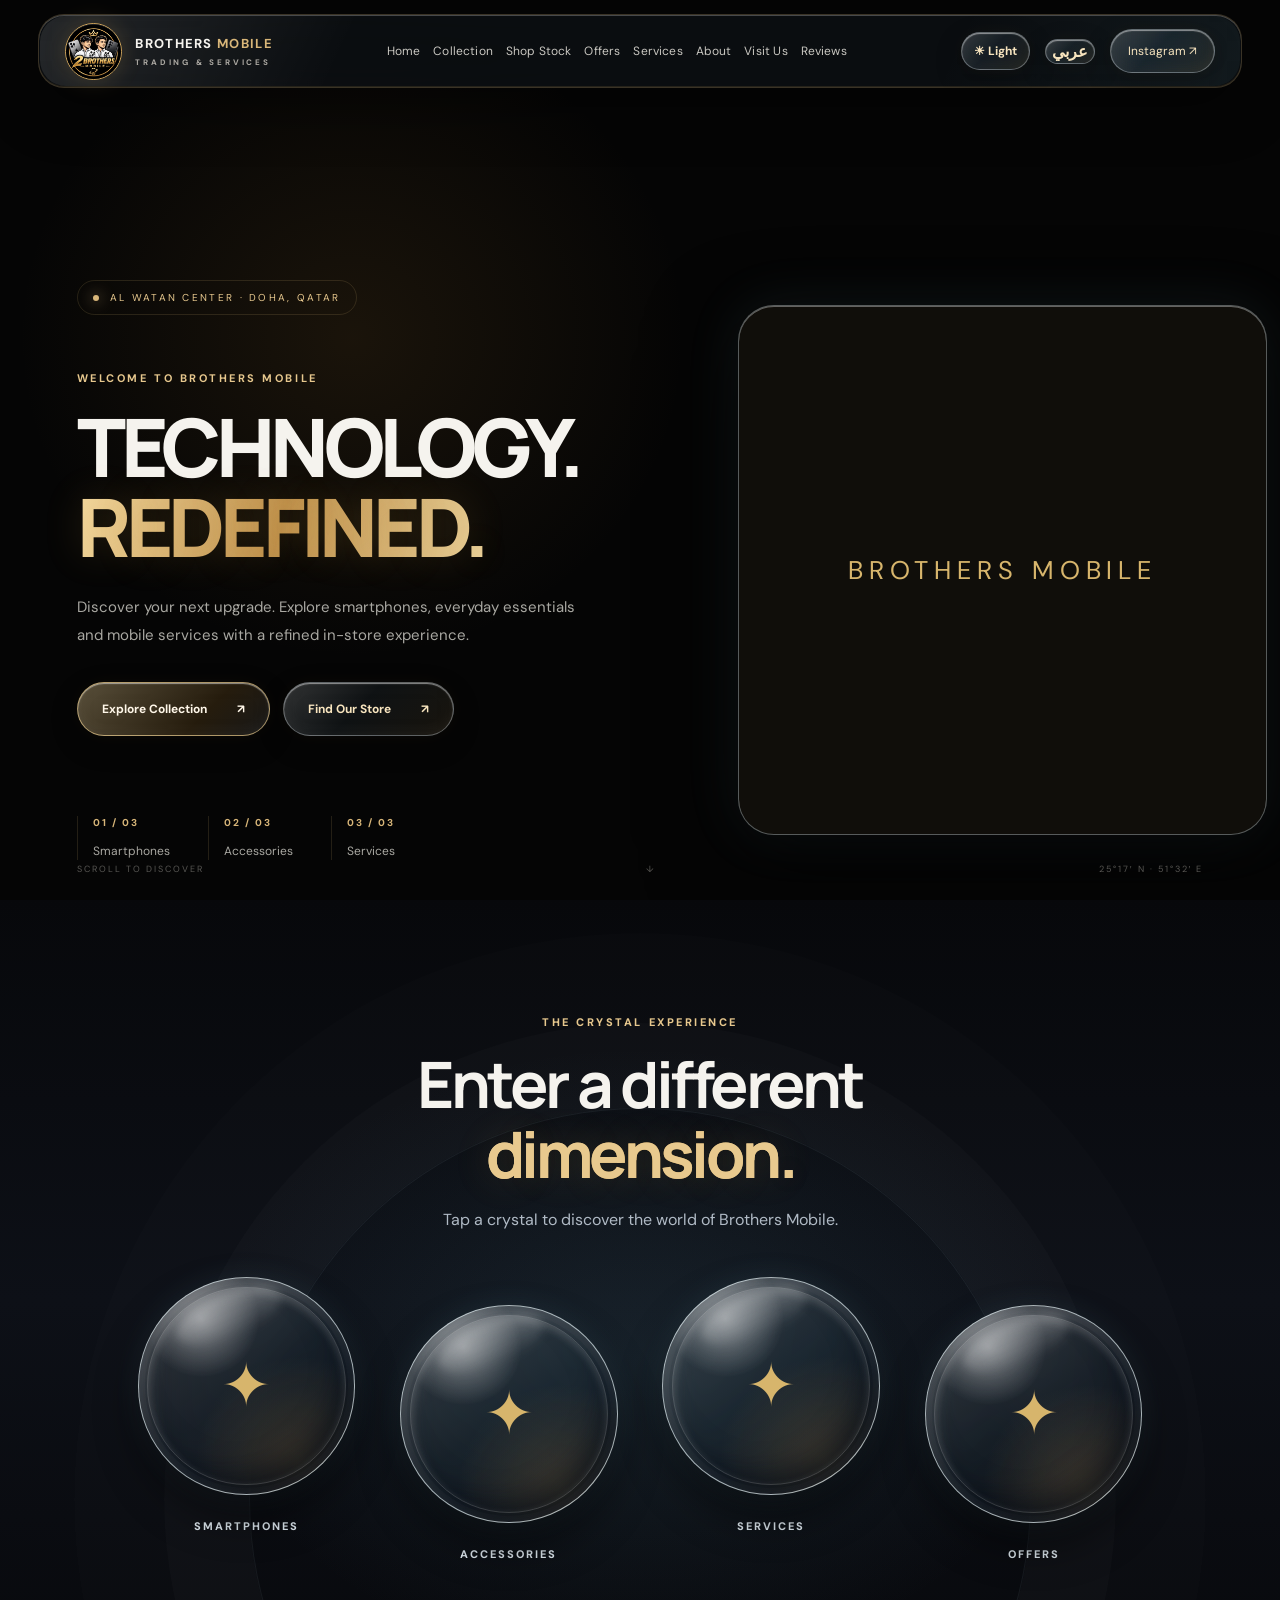
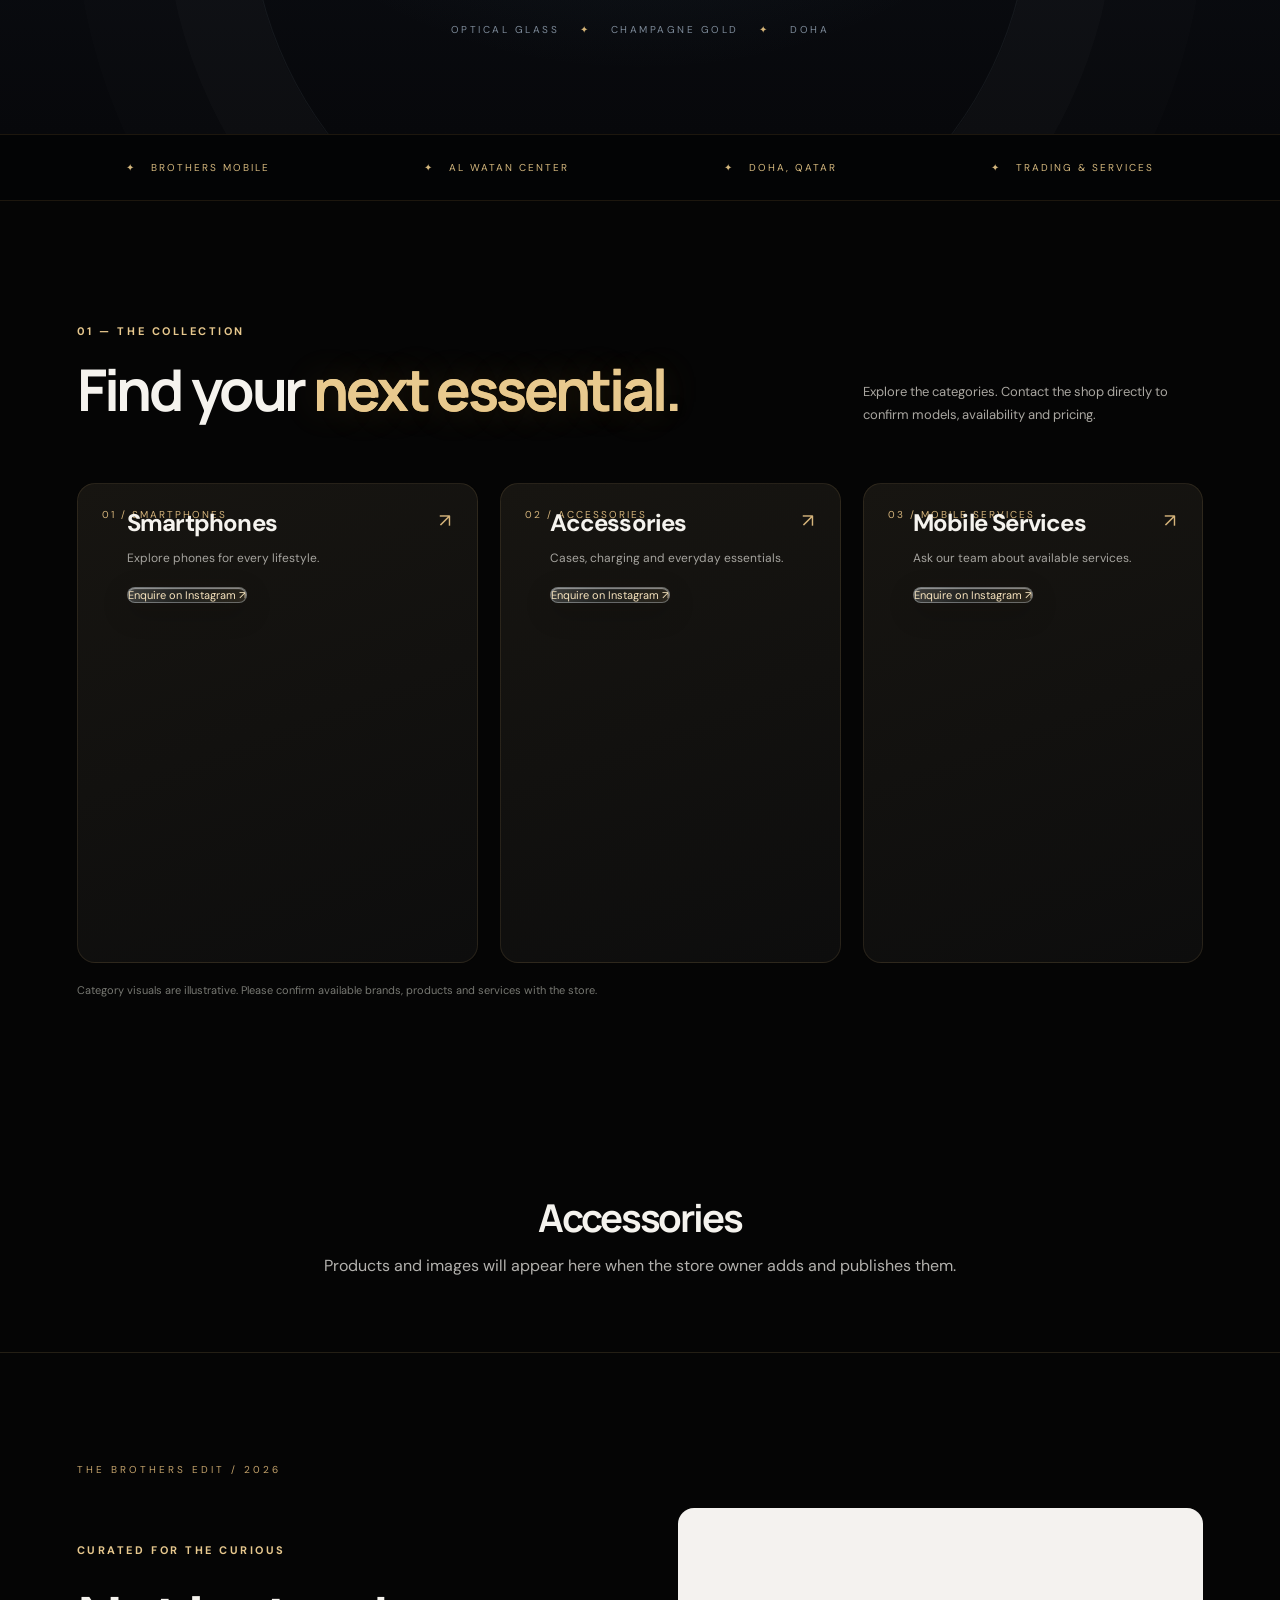
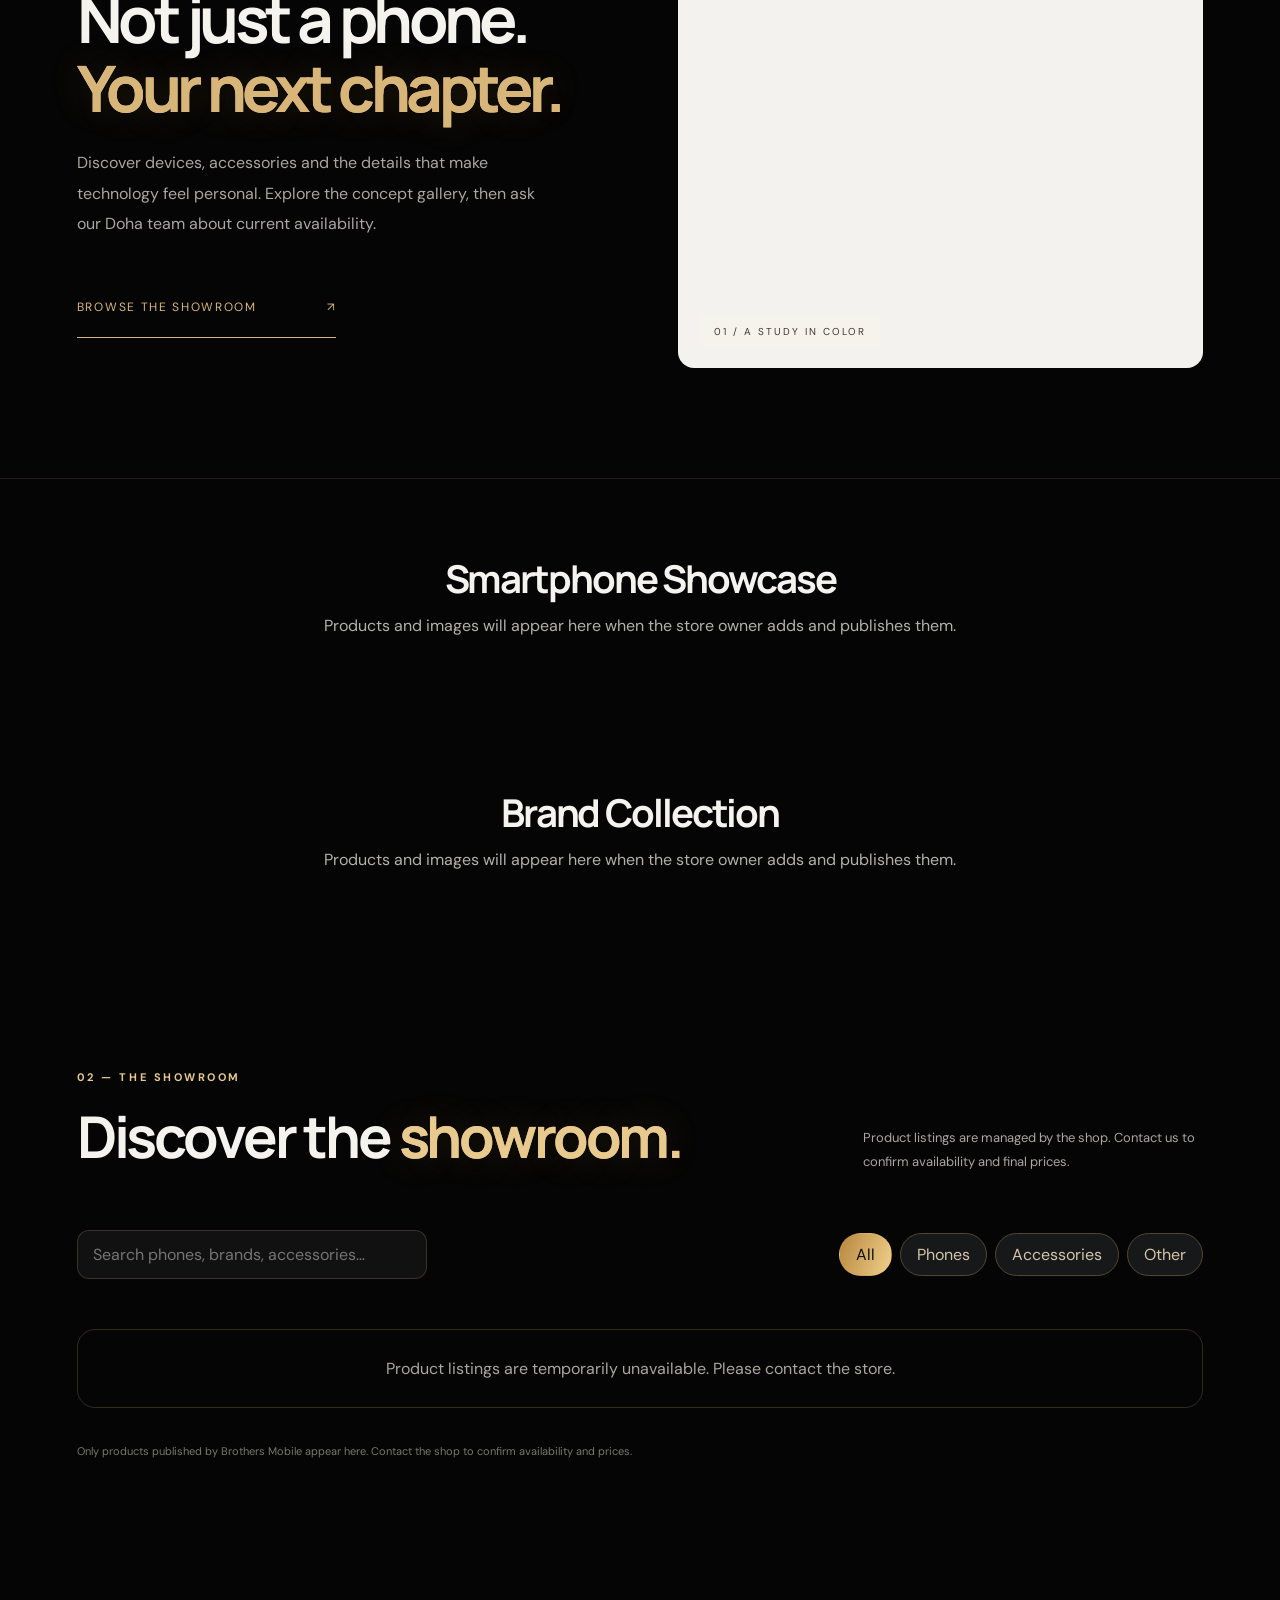
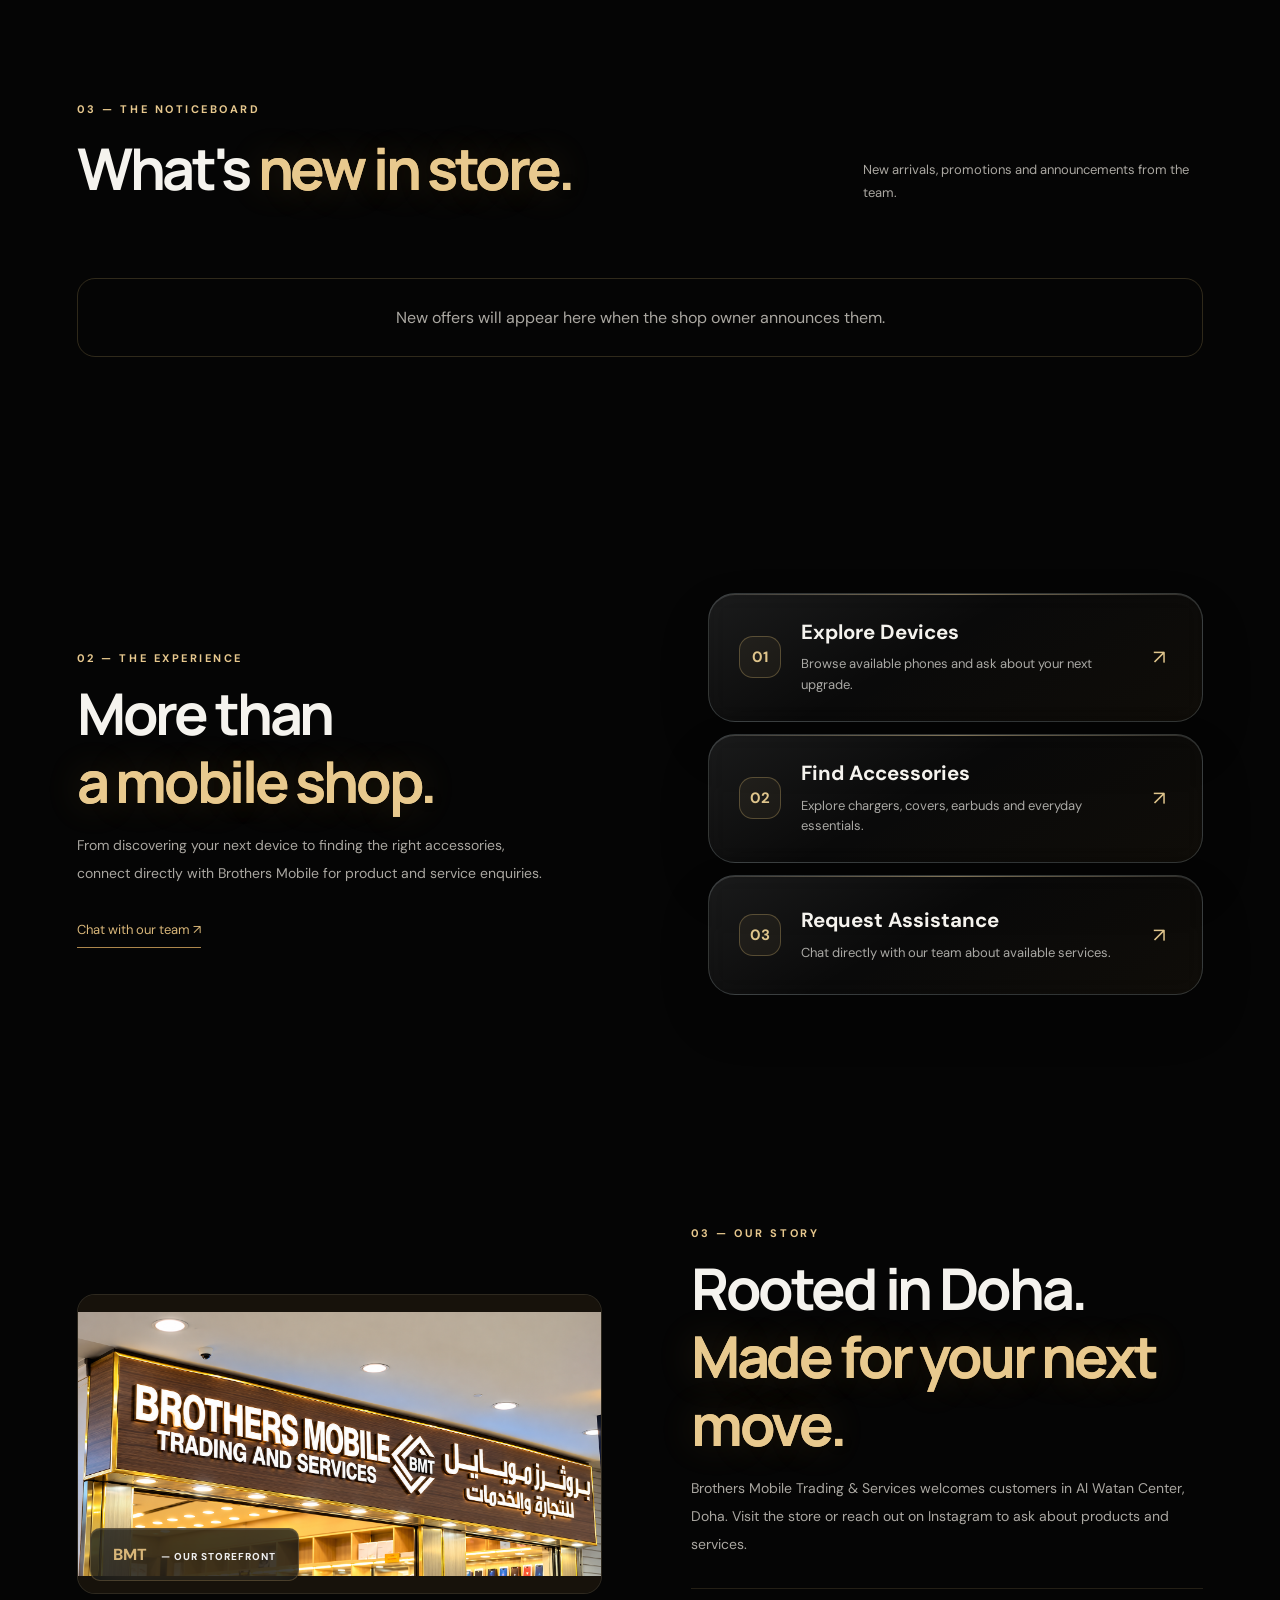
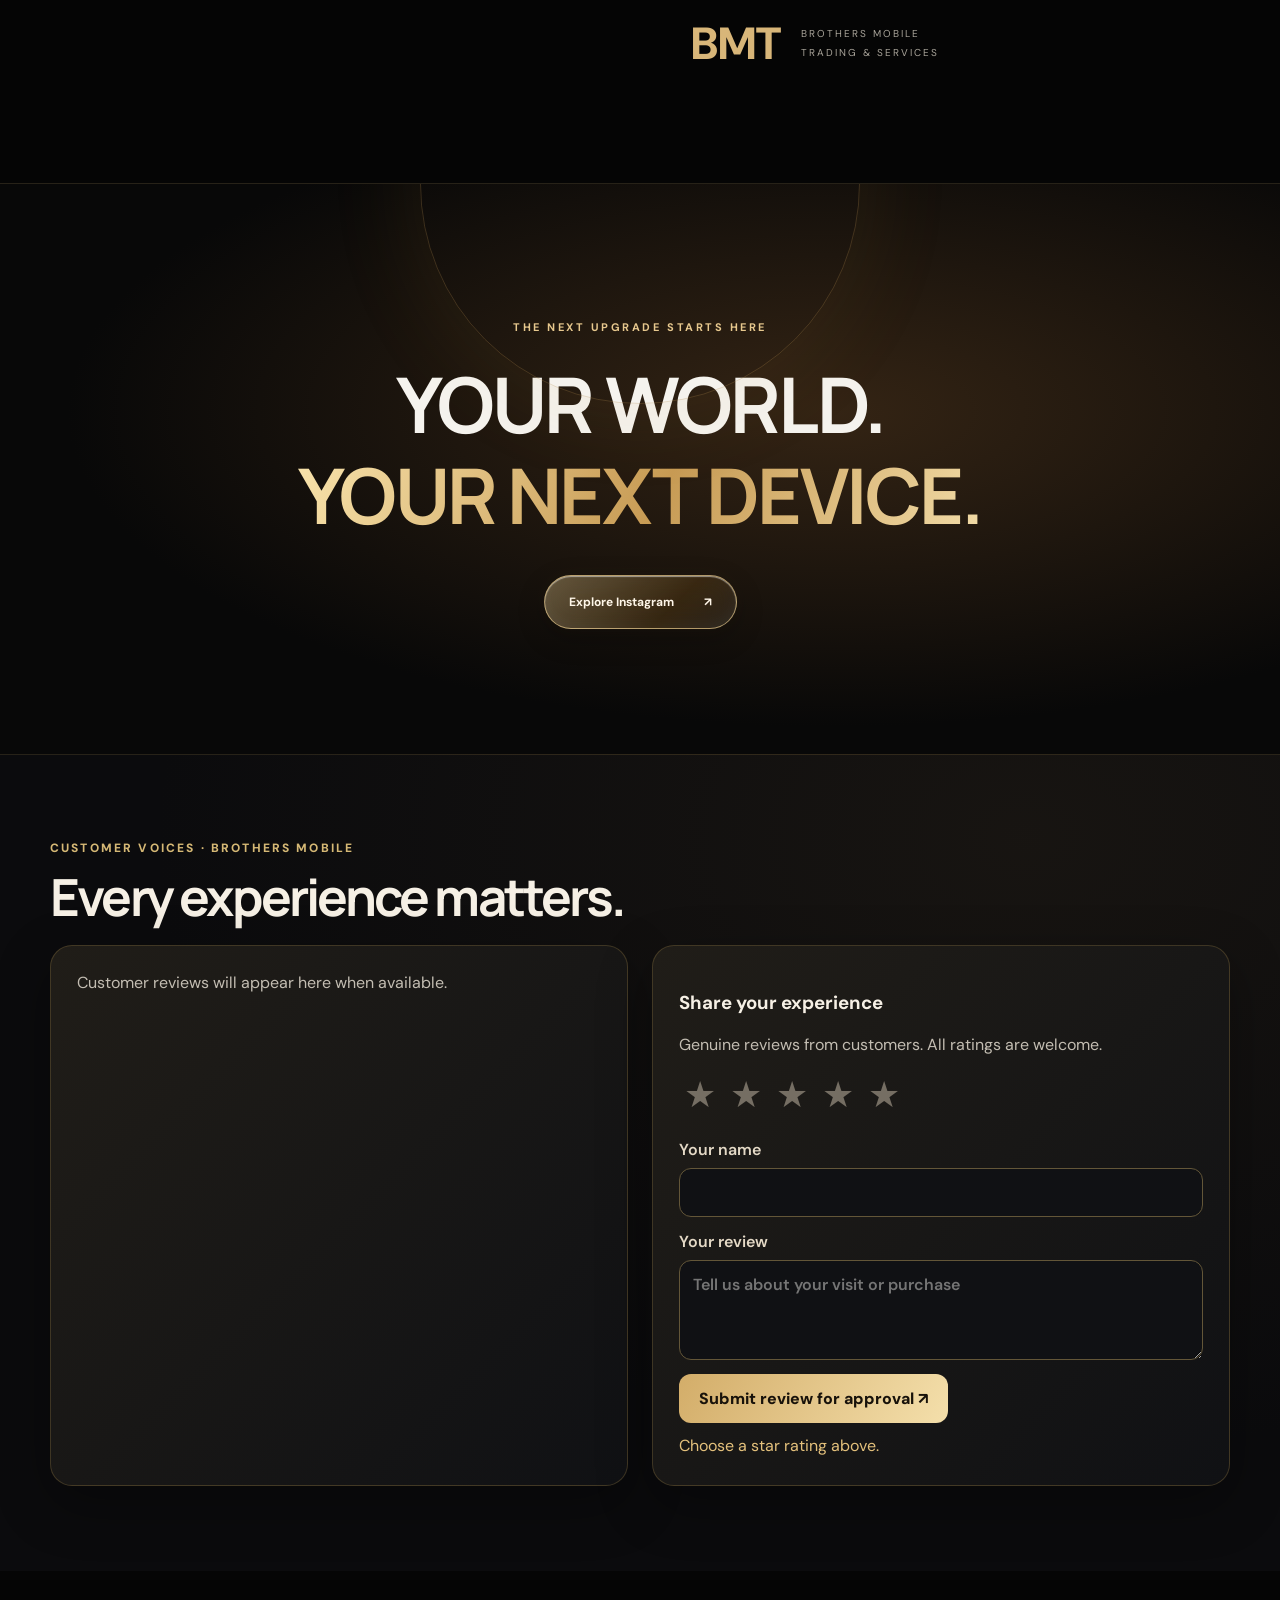
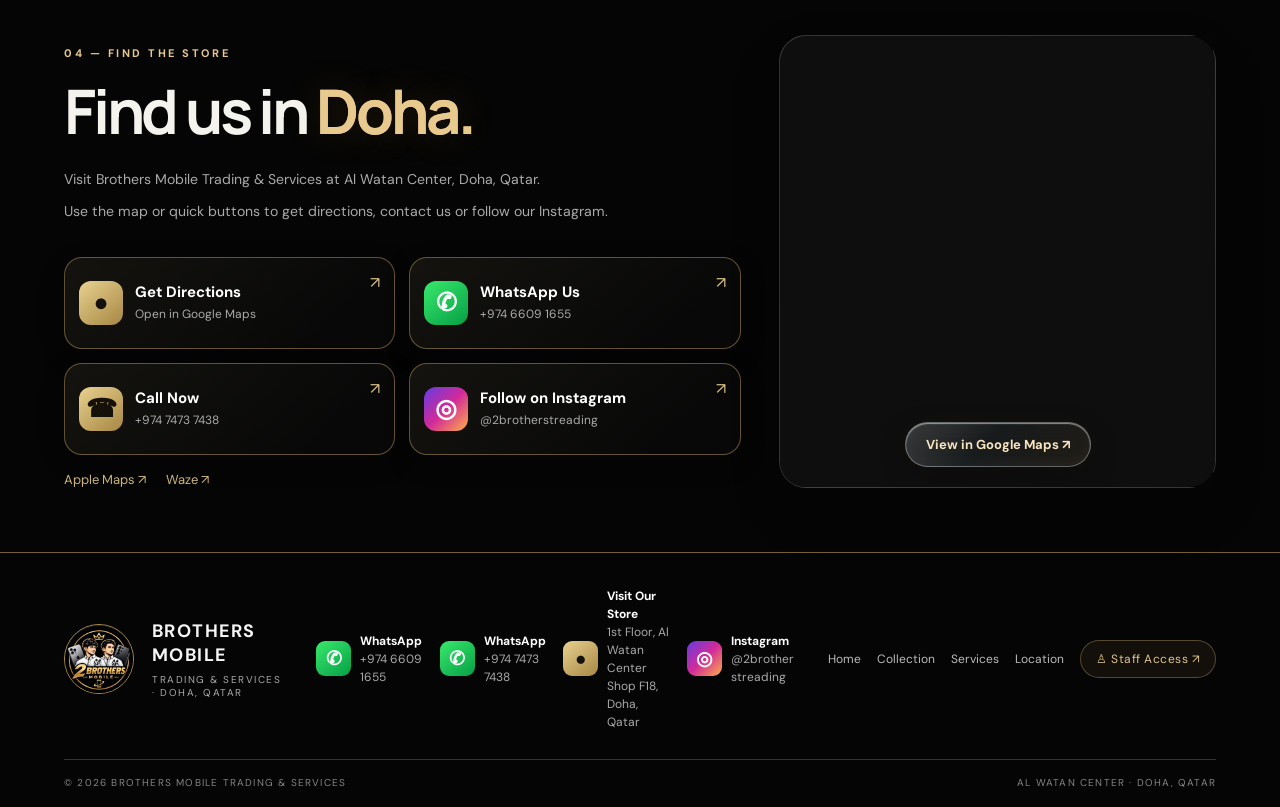
==== commit 19c6b332: "Add files via upload" ====
--- a/index.html
+++ b/index.html
@@ -9,4 +9,4 @@
 .hero-visual-frame:before{content:'BROTHERS MOBILE';letter-spacing:.23em;font-size:clamp(1rem,2vw,1.8rem);color:#d7b56c;text-align:center;padding:24px}
 .crystal-sphere__lens{display:flex;align-items:center;justify-content:center;font-size:clamp(30px,5vw,60px);color:#d7b56c}
 .category-product-img{display:none}
-</style><link rel="stylesheet" href="bmt-highlights.css"/></head><body><header class="nav glass"><a aria-label="Brothers Mobile home" class="brand" href="#home"><img alt="2 Brothers Mobile logo" class="logo-image" src="assets/brothers-logo.jpg"/><span class="brandname">BROTHERS <strong>MOBILE</strong><small>TRADING &amp; SERVICES</small></span></a><nav id="navlinks"><a data-i="navHome" href="#home">Home</a><a data-i="navCollection" href="#collection">Collection</a><a href="#stock">Shop Stock</a><a href="#offers">Offers</a><a data-i="navServices" href="#services">Services</a><a data-i="navAbout" href="#about">About</a><a data-i="navVisit" href="#visit">Visit Us</a><a href="#bmt-reviews">Reviews</a><a aria-label="Staff access — secure login" class="bmt-mobile-staff" href="/manage.html">♙  Staff Access  ↗</a></nav><div class="navtools"><button aria-label="Switch to light mode" class="theme-toggle" id="themeToggle" title="Switch color theme" type="button">☀ Light</button><button aria-label="Switch language" class="lang" id="lang">عربي</button><a class="navcta" href="https://www.instagram.com/2brotherstreading/" rel="noopener" target="_blank">Instagram ↗</a><button aria-controls="navlinks" aria-expanded="false" aria-label="Toggle navigation" id="menu" type="button">☰</button></div></header><main><section class="hero" id="home"><div class="hero-grid"><div class="hero-copy"><div class="eyebrow"><span class="dot"></span><span data-i="eyebrow">AL WATAN CENTER · DOHA, QATAR</span></div><p class="overline" data-i="overline">WELCOME TO BROTHERS MOBILE</p><h1 data-i="heroTitle">TECHNOLOGY.<br/><em>REDEFINED.</em></h1><p class="lead" data-i="heroLead">Discover your next upgrade. Explore smartphones, everyday essentials and mobile services with a refined in-store experience.</p><div class="actions"><a class="btn gold" href="#collection"><span data-i="explore">Explore Collection</span> <span>↗</span></a><a class="btn outline" href="#visit"><span data-i="find">Find Our Store</span> <span>↗</span></a></div><div class="hero-bottom"><div><strong>01 / 03</strong><span data-i="phones">Smartphones</span></div><div><strong>02 / 03</strong><span data-i="accessories">Accessories</span></div><div><strong>03 / 03</strong><span data-i="service">Services</span></div></div></div><div class="hero-art"><div class="hero-visual-frame"></div></div></div><div class="hero-foot"><span data-i="scroll">SCROLL TO DISCOVER</span><span>↓</span><span>25°17′ N · 51°32′ E</span></div></section><section aria-label="Explore Brothers Mobile" class="crystal-orbit"><div class="crystal-orbit__heading"><span class="crystal-kicker">THE CRYSTAL EXPERIENCE</span><h2>Enter a different <em>dimension.</em></h2><p>Tap a crystal to discover the world of Brothers Mobile.</p></div><div class="crystal-orbit__items"><a aria-label="Explore smartphones" class="crystal-sphere" href="#collection"><span class="crystal-sphere__lens">✦</span><span class="crystal-sphere__name">SMARTPHONES</span></a><a aria-label="Explore accessories" class="crystal-sphere" href="#stock"><span class="crystal-sphere__lens">✦</span><span class="crystal-sphere__name">ACCESSORIES</span></a><a aria-label="Explore mobile services" class="crystal-sphere" href="#services"><span class="crystal-sphere__lens">✦</span><span class="crystal-sphere__name">SERVICES</span></a><a aria-label="Explore special offers" class="crystal-sphere" href="#offers"><span class="crystal-sphere__lens">✦</span><span class="crystal-sphere__name">OFFERS</span></a></div><div class="crystal-orbit__foot">OPTICAL GLASS <span>✦</span> CHAMPAGNE GOLD <span>✦</span> DOHA</div></section><section class="strip"><span>✦   BROTHERS MOBILE</span><span>✦   AL WATAN CENTER</span><span>✦   DOHA, QATAR</span><span>✦   TRADING &amp; SERVICES</span></section><section class="section" id="collection"><div class="sectionhead"><div><p class="overline">01 — THE COLLECTION</p><h2 data-i="collectionTitle">Find your <em>next essential.</em></h2></div><p data-i="collectionSub">Explore the categories. Contact the shop directly to confirm models, availability and pricing.</p></div><div class="categories"><article class="category featured"><div class="category-top"><span>01 / SMARTPHONES</span><span>↗</span></div><div class="category-bottom"><h3 data-i="smartTitle">Smartphones</h3><p data-i="smartDesc">Explore phones for every lifestyle.</p><a data-i="enquire" href="https://www.instagram.com/2brotherstreading/" rel="noopener" target="_blank">Enquire on Instagram ↗</a></div></article><article class="category"><div class="category-top"><span>02 / ACCESSORIES</span><span>↗</span></div><div class="category-bottom"><h3 data-i="accTitle">Accessories</h3><p data-i="accDesc">Cases, charging and everyday essentials.</p><a data-i="enquire" href="https://www.instagram.com/2brotherstreading/" rel="noopener" target="_blank">Enquire on Instagram ↗</a></div></article><article class="category"><div class="category-top"><span>03 / MOBILE SERVICES</span><span>↗</span></div><div class="category-bottom"><h3 data-i="serviceTitle">Mobile Services</h3><p data-i="serviceDesc">Ask our team about available services.</p><a data-i="enquire" href="https://www.instagram.com/2brotherstreading/" rel="noopener" target="_blank">Enquire on Instagram ↗</a></div></article></div><p class="disclaimer" data-i="disclaimer">Category visuals are illustrative. Please confirm available brands, products and services with the store.</p></section><section class="bmt-owner-collection-placeholder section" id="accessory-collection"><h2>Accessories</h2><p>Products and images will appear here when the store owner adds and publishes them.</p></section><section aria-label="Featured mobile experience" class="signature-feature section"><div class="signature-label">THE BROTHERS EDIT / 2026</div><div class="signature-grid"><div class="signature-copy"><span class="overline">CURATED FOR THE CURIOUS</span><h2>Not just a phone.<br/><em>Your next chapter.</em></h2><p>Discover devices, accessories and the details that make technology feel personal. Explore the concept gallery, then ask our Doha team about current availability.</p><a class="signature-link" href="#stock">BROWSE THE SHOWROOM <span>↗</span></a></div><div class="signature-photo"><span>01 / A STUDY IN COLOR</span></div></div></section><section class="bmt-owner-collection-placeholder section" id="iphone-showcase"><h2>Smartphone Showcase</h2><p>Products and images will appear here when the store owner adds and publishes them.</p></section><section class="bmt-owner-collection-placeholder section" id="brand-showcase"><h2>Brand Collection</h2><p>Products and images will appear here when the store owner adds and publishes them.</p></section><section class="section" id="owner-highlights" aria-label="Featured devices and announcements"><div class="sectionhead"><div><p class="overline">HANDPICKED BY THE SHOP</p><h2>Featured <em>devices &amp; updates.</em></h2></div><p>Only announcements and devices selected by the shop owner appear here.</p></div><div id="bmtHighlightGrid" class="bmt-highlight-grid" aria-live="polite"></div></section><section class="section inventory" id="stock"><div class="sectionhead"><div><p class="overline">02 — THE SHOWROOM</p><h2>Discover the <em>showroom.</em></h2></div><p>Product listings are managed by the shop. Contact us to confirm availability and final prices.</p></div><div class="stock-tools"><input aria-label="Search stock" id="stockSearch" placeholder="Search phones, brands, accessories…" type="search"/><div class="filter-pills" id="stockFilters"><button class="active" data-filter="All">All</button><button data-filter="Phones">Phones</button><button data-filter="Accessories">Accessories</button><button data-filter="Other">Other</button></div></div><div class="stock-grid" id="stockGrid"></div><p class="disclaimer">Prices and stock are maintained by the store. Example showcase items are clearly marked and are not confirmed inventory.</p></section><section class="section offers" id="offers"><div class="sectionhead"><div><p class="overline">03 — THE NOTICEBOARD</p><h2>What's <em>new in store.</em></h2></div><p>New arrivals, promotions and announcements from the team.</p></div><div class="offer-grid" id="offerGrid"></div></section><section class="section services" id="services"><div class="service-intro"><p class="overline">02 — THE EXPERIENCE</p><h2 data-i="serviceHeading">More than<br/><em>a mobile shop.</em></h2><p data-i="serviceBody">From discovering your next device to finding the right accessories, connect directly with Brothers Mobile for product and service enquiries.</p><a class="textlink" data-i="talk" href="https://wa.me/97466091655?text=Hello%20Brothers%20Mobile%2C%20I%20would%20like%20to%20make%20an%20enquiry." rel="noopener noreferrer" target="_blank">Chat with our team ↗</a></div><div class="service-list"><a aria-label="Explore Devices" class="service-row bmt-action-row" href="#stock"><span class="bmt-service-number">01</span><div><h3 data-i="row1">Explore Devices</h3><p data-i="row1p">Browse available phones and ask about your next upgrade.</p></div><span class="bmt-service-arrow">↗</span></a><a aria-label="Find Accessories" class="service-row bmt-action-row" href="#stock"><span class="bmt-service-number">02</span><div><h3 data-i="row2">Find Accessories</h3><p data-i="row2p">Explore chargers, covers, earbuds and everyday essentials.</p></div><span class="bmt-service-arrow">↗</span></a><a aria-label="Request Assistance" class="service-row bmt-action-row" href="https://wa.me/97466091655?text=Hello%20Brothers%20Mobile%2C%20I%20would%20like%20to%20ask%20about%20your%20mobile%20services." rel="noopener noreferrer" target="_blank"><span class="bmt-service-number">03</span><div><h3 data-i="row3">Request Assistance</h3><p data-i="row3p">Chat directly with our team about available services.</p></div><span class="bmt-service-arrow">↗</span></a><a aria-label="Discuss business partnerships on WhatsApp" class="service-row bmt-partner-row bmt-action-row" hidden="" href="https://wa.me/97466091655?text=Hello%20Brothers%20Mobile%2C%20I%20would%20like%20to%20discuss%20a%20business%20partnership." id="bmtPartnerCard" rel="noopener noreferrer" target="_blank"><span>04</span><div><h3>Build the Future Together</h3><p>Supplier collaborations, wholesale opportunities and private partnership enquiries.</p></div><span class="bmt-service-arrow">↗</span></a></div></section><section class="section about" id="about"><div class="about-image"><img alt="Brothers Mobile Trading and Services shop sign in Doha" loading="lazy" src="assets/premium-storefront.png"/><div class="photo-caption glass">BMT <span>— OUR STOREFRONT</span></div></div><div class="about-copy"><p class="overline">03 — OUR STORY</p><h2 data-i="aboutTitle">Rooted in Doha.<br/><em>Made for your next move.</em></h2><p data-i="aboutBody">Brothers Mobile Trading &amp; Services welcomes customers in Al Watan Center, Doha. Visit the store or reach out on Instagram to ask about products and services.</p><div class="about-stat"><span class="big">BMT</span><span data-i="aboutStat">BROTHERS MOBILE<br/>TRADING &amp; SERVICES</span></div></div></section><section class="banner"><div class="banner-light"></div><p class="overline">THE NEXT UPGRADE STARTS HERE</p><h2 data-i="bannerTitle">YOUR WORLD.<br/><em>YOUR NEXT DEVICE.</em></h2><a class="btn gold" href="https://www.instagram.com/2brotherstreading/" rel="noopener" target="_blank"><span data-i="instagram">Explore Instagram</span> ↗</a></section><section aria-label="Customer reviews" id="bmt-reviews"><div class="rv-kicker">CUSTOMER VOICES · BROTHERS MOBILE</div><h2>Every experience matters.</h2><div class="rv-layout"><div class="rv-panel"><div class="rv-muted" id="rv-summary">Loading verified submissions…</div><div id="rv-list"></div></div><div class="rv-panel"><h3>Share your experience</h3><p class="rv-muted">Genuine reviews from customers. All ratings are welcome.</p><form id="rv-form"><div aria-label="Star rating" class="rv-pick" role="group" tabindex="0"><button aria-label="1 star" data-rating="1" type="button">★</button><button aria-label="2 stars" data-rating="2" type="button">★</button><button aria-label="3 stars" data-rating="3" type="button">★</button><button aria-label="4 stars" data-rating="4" type="button">★</button><button aria-label="5 stars" data-rating="5" type="button">★</button></div><label>Your name<input autocomplete="name" maxlength="60" minlength="2" name="name" required=""/></label><label>Your review<textarea maxlength="800" minlength="15" name="review" placeholder="Tell us about your visit or purchase" required=""></textarea></label><input aria-hidden="true" autocomplete="off" name="website" style="position:absolute;left:-9999px" tabindex="-1"/><button class="rv-submit" type="submit">Submit review for approval ↗</button><div class="rv-status" id="rv-status" role="status"></div></form></div></div></section><section class="section visit" id="visit"><div><p class="overline">04 — FIND THE STORE</p><h2 data-i="visitTitle">Find us in <em>Doha.</em></h2><p class="visittext" data-i="visitBody">Visit Brothers Mobile Trading &amp; Services at Al Watan Center, Doha, Qatar.</p><p class="bmt-locator-sub">Use the map or quick buttons to get directions, contact us or follow our Instagram.</p><div class="bmt-locator-actions"><a class="bmt-locator-action" href="https://www.google.com/maps/search/?api=1&amp;query=Al%20Watan%20Center%2C%20Doha%2C%20Qatar" rel="noopener noreferrer" target="_blank"><span class="bmt-locator-icon bmt-gold-icon">●</span><span class="bmt-locator-action-text"><strong>Get Directions</strong><small>Open in Google Maps</small></span><span class="bmt-arrow">↗</span></a><a class="bmt-locator-action" href="https://wa.me/97466091655" rel="noopener noreferrer" target="_blank"><span class="bmt-locator-icon bmt-whatsapp-icon">✆</span><span class="bmt-locator-action-text"><strong>WhatsApp Us</strong><small>+974 6609 1655</small></span><span class="bmt-arrow">↗</span></a><a class="bmt-locator-action" href="tel:+97474737438"><span class="bmt-locator-icon bmt-gold-icon">☎</span><span class="bmt-locator-action-text"><strong>Call Now</strong><small>+974 7473 7438</small></span><span class="bmt-arrow">↗</span></a><a class="bmt-locator-action" href="https://www.instagram.com/2brotherstreading/" rel="noopener noreferrer" target="_blank"><span class="bmt-locator-icon bmt-instagram-icon">◎</span><span class="bmt-locator-action-text"><strong>Follow on Instagram</strong><small>@2brotherstreading</small></span><span class="bmt-arrow">↗</span></a></div><div class="bmt-secondary-maps"><a href="https://maps.apple.com/?q=Al%20Watan%20Center%2C%20Doha%2C%20Qatar" rel="noopener noreferrer" target="_blank">Apple Maps ↗</a><a href="https://waze.com/ul?q=Al%20Watan%20Center%2C%20Doha%2C%20Qatar&amp;navigate=yes" rel="noopener noreferrer" target="_blank">Waze ↗</a></div></div><div class="map-panel real-map bmt-locator-map"><iframe allowfullscreen="" loading="lazy" referrerpolicy="no-referrer-when-downgrade" src="https://www.google.com/maps?q=Al%20Watan%20Center%2C%20Doha%2C%20Qatar&amp;output=embed" title="Google Maps — search for Al Watan Center, Doha"></iframe><div class="map-actions"><a href="https://www.google.com/maps/search/?api=1&amp;query=Al%20Watan%20Center%2C%20Doha%2C%20Qatar" rel="noopener" target="_blank">View in Google Maps ↗</a></div></div></section></main><footer><div class="bmt-lux-footer-main"><div class="bmt-lux-footer-brand"><img alt="Brothers Mobile logo" class="bmt-lux-footer-logo" src="assets/brothers-logo.jpg"/><div><h3>BROTHERS MOBILE</h3><p>TRADING &amp; SERVICES · DOHA, QATAR</p></div></div><div class="bmt-lux-footer-contacts"><a href="https://wa.me/97466091655" rel="noopener noreferrer" target="_blank"><span class="bmt-foot-icon bmt-whatsapp-icon">✆</span><span><strong>WhatsApp</strong><small>+974 6609 1655</small></span></a><a href="https://wa.me/97474737438" rel="noopener noreferrer" target="_blank"><span class="bmt-foot-icon bmt-whatsapp-icon">✆</span><span><strong>WhatsApp</strong><small>+974 7473 7438</small></span></a><a href="https://www.google.com/maps/search/?api=1&amp;query=Al%20Watan%20Center%2C%20Doha%2C%20Qatar" rel="noopener noreferrer" target="_blank"><span class="bmt-foot-icon bmt-gold-icon">●</span><span><strong>Visit Our Store</strong><small>1st Floor, Al Watan Center<br/>Shop F18, Doha, Qatar</small></span></a><a href="https://www.instagram.com/2brotherstreading/" rel="noopener noreferrer" target="_blank"><span class="bmt-foot-icon bmt-instagram-icon">◎</span><span><strong>Instagram</strong><small>@2brotherstreading</small></span></a></div><nav aria-label="Footer navigation" class="bmt-lux-footer-links"><a href="#home">Home</a><a href="#collection">Collection</a><a href="#services">Services</a><a href="#visit">Location</a><button aria-label="Open secure staff sign in" class="bmt-footer-staff" id="adminOpen" type="button">♙  Staff Access ↗</button></nav></div><div class="bmt-lux-footer-bottom"><span>© <span id="year">2026</span> BROTHERS MOBILE TRADING &amp; SERVICES</span><span>AL WATAN CENTER · DOHA, QATAR</span></div><div aria-label="Social media links" class="bmt-social-links" id="bmtSocialLinks"></div></footer><script src="script.js"></script><script defer="" src="obsidian-crystal.js"></script><script src="shop.js"></script><script src="theme.js"></script><script defer="" src="showcase-upgrade.js"></script><script defer="" src="business-profile.js"></script><script defer="" src="bmt-reviews.js"></script><script defer="True" src="bmt-mobile-nav.js"></script><script defer src="bmt-highlights.js"></script></body></html>
+</style><link href="bmt-highlights.css" rel="stylesheet"/><link href="bmt-public-inventory.css" rel="stylesheet"/></head><body><header class="nav glass"><a aria-label="Brothers Mobile home" class="brand" href="#home"><img alt="2 Brothers Mobile logo" class="logo-image" src="assets/brothers-logo.jpg"/><span class="brandname">BROTHERS <strong>MOBILE</strong><small>TRADING &amp; SERVICES</small></span></a><nav id="navlinks"><a data-i="navHome" href="#home">Home</a><a data-i="navCollection" href="#collection">Collection</a><a href="#stock">Shop Stock</a><a href="#offers">Offers</a><a data-i="navServices" href="#services">Services</a><a data-i="navAbout" href="#about">About</a><a data-i="navVisit" href="#visit">Visit Us</a><a href="#bmt-reviews">Reviews</a><a aria-label="Staff access — secure login" class="bmt-mobile-staff" href="/manage.html">♙  Staff Access  ↗</a></nav><div class="navtools"><button aria-label="Switch to light mode" class="theme-toggle" id="themeToggle" title="Switch color theme" type="button">☀ Light</button><button aria-label="Switch language" class="lang" id="lang">عربي</button><a class="navcta" href="https://www.instagram.com/2brotherstreading/" rel="noopener" target="_blank">Instagram ↗</a><button aria-controls="navlinks" aria-expanded="false" aria-label="Toggle navigation" id="menu" type="button">☰</button></div></header><main><section class="hero" id="home"><div class="hero-grid"><div class="hero-copy"><div class="eyebrow"><span class="dot"></span><span data-i="eyebrow">AL WATAN CENTER · DOHA, QATAR</span></div><p class="overline" data-i="overline">WELCOME TO BROTHERS MOBILE</p><h1 data-i="heroTitle">TECHNOLOGY.<br/><em>REDEFINED.</em></h1><p class="lead" data-i="heroLead">Discover your next upgrade. Explore smartphones, everyday essentials and mobile services with a refined in-store experience.</p><div class="actions"><a class="btn gold" href="#collection"><span data-i="explore">Explore Collection</span> <span>↗</span></a><a class="btn outline" href="#visit"><span data-i="find">Find Our Store</span> <span>↗</span></a></div><div class="hero-bottom"><div><strong>01 / 03</strong><span data-i="phones">Smartphones</span></div><div><strong>02 / 03</strong><span data-i="accessories">Accessories</span></div><div><strong>03 / 03</strong><span data-i="service">Services</span></div></div></div><div class="hero-art"><div class="hero-visual-frame"></div></div></div><div class="hero-foot"><span data-i="scroll">SCROLL TO DISCOVER</span><span>↓</span><span>25°17′ N · 51°32′ E</span></div></section><section aria-label="Explore Brothers Mobile" class="crystal-orbit"><div class="crystal-orbit__heading"><span class="crystal-kicker">THE CRYSTAL EXPERIENCE</span><h2>Enter a different <em>dimension.</em></h2><p>Tap a crystal to discover the world of Brothers Mobile.</p></div><div class="crystal-orbit__items"><a aria-label="Explore smartphones" class="crystal-sphere" href="#collection"><span class="crystal-sphere__lens">✦</span><span class="crystal-sphere__name">SMARTPHONES</span></a><a aria-label="Explore accessories" class="crystal-sphere" href="#stock"><span class="crystal-sphere__lens">✦</span><span class="crystal-sphere__name">ACCESSORIES</span></a><a aria-label="Explore mobile services" class="crystal-sphere" href="#services"><span class="crystal-sphere__lens">✦</span><span class="crystal-sphere__name">SERVICES</span></a><a aria-label="Explore special offers" class="crystal-sphere" href="#offers"><span class="crystal-sphere__lens">✦</span><span class="crystal-sphere__name">OFFERS</span></a></div><div class="crystal-orbit__foot">OPTICAL GLASS <span>✦</span> CHAMPAGNE GOLD <span>✦</span> DOHA</div></section><section class="strip"><span>✦   BROTHERS MOBILE</span><span>✦   AL WATAN CENTER</span><span>✦   DOHA, QATAR</span><span>✦   TRADING &amp; SERVICES</span></section><section class="section" id="collection"><div class="sectionhead"><div><p class="overline">01 — THE COLLECTION</p><h2 data-i="collectionTitle">Find your <em>next essential.</em></h2></div><p data-i="collectionSub">Explore the categories. Contact the shop directly to confirm models, availability and pricing.</p></div><div class="categories"><article class="category featured"><div class="category-top"><span>01 / SMARTPHONES</span><span>↗</span></div><div class="category-bottom"><h3 data-i="smartTitle">Smartphones</h3><p data-i="smartDesc">Explore phones for every lifestyle.</p><a data-i="enquire" href="https://www.instagram.com/2brotherstreading/" rel="noopener" target="_blank">Enquire on Instagram ↗</a></div></article><article class="category"><div class="category-top"><span>02 / ACCESSORIES</span><span>↗</span></div><div class="category-bottom"><h3 data-i="accTitle">Accessories</h3><p data-i="accDesc">Cases, charging and everyday essentials.</p><a data-i="enquire" href="https://www.instagram.com/2brotherstreading/" rel="noopener" target="_blank">Enquire on Instagram ↗</a></div></article><article class="category"><div class="category-top"><span>03 / MOBILE SERVICES</span><span>↗</span></div><div class="category-bottom"><h3 data-i="serviceTitle">Mobile Services</h3><p data-i="serviceDesc">Ask our team about available services.</p><a data-i="enquire" href="https://www.instagram.com/2brotherstreading/" rel="noopener" target="_blank">Enquire on Instagram ↗</a></div></article></div><p class="disclaimer" data-i="disclaimer">Category visuals are illustrative. Please confirm available brands, products and services with the store.</p></section><section class="bmt-owner-collection-placeholder section" id="accessory-collection"><h2>Accessories</h2><p>Products and images will appear here when the store owner adds and publishes them.</p></section><section aria-label="Featured mobile experience" class="signature-feature section"><div class="signature-label">THE BROTHERS EDIT / 2026</div><div class="signature-grid"><div class="signature-copy"><span class="overline">CURATED FOR THE CURIOUS</span><h2>Not just a phone.<br/><em>Your next chapter.</em></h2><p>Discover devices, accessories and the details that make technology feel personal. Explore the concept gallery, then ask our Doha team about current availability.</p><a class="signature-link" href="#stock">BROWSE THE SHOWROOM <span>↗</span></a></div><div class="signature-photo"><span>01 / A STUDY IN COLOR</span></div></div></section><section class="bmt-owner-collection-placeholder section" id="iphone-showcase"><h2>Smartphone Showcase</h2><p>Products and images will appear here when the store owner adds and publishes them.</p></section><section class="bmt-owner-collection-placeholder section" id="brand-showcase"><h2>Brand Collection</h2><p>Products and images will appear here when the store owner adds and publishes them.</p></section><section aria-label="Featured devices and announcements" class="section" id="owner-highlights"><div class="sectionhead"><div><p class="overline">HANDPICKED BY THE SHOP</p><h2>Featured <em>devices &amp; updates.</em></h2></div><p>Only announcements and devices selected by the shop owner appear here.</p></div><div aria-live="polite" class="bmt-highlight-grid" id="bmtHighlightGrid"></div></section><section class="section inventory" id="stock"><div class="sectionhead"><div><p class="overline">02 — THE SHOWROOM</p><h2>Discover the <em>showroom.</em></h2></div><p>Product listings are managed by the shop. Contact us to confirm availability and final prices.</p></div><div class="stock-tools"><input aria-label="Search stock" id="stockSearch" placeholder="Search phones, brands, accessories…" type="search"/><div class="filter-pills" id="stockFilters"><button class="active" data-filter="All">All</button><button data-filter="Phones">Phones</button><button data-filter="Accessories">Accessories</button><button data-filter="Other">Other</button></div></div><div class="stock-grid" id="stockGrid"></div><p class="disclaimer">Only products published by Brothers Mobile appear here. Contact the shop to confirm availability and prices.</p></section><section class="section offers" id="offers"><div class="sectionhead"><div><p class="overline">03 — THE NOTICEBOARD</p><h2>What's <em>new in store.</em></h2></div><p>New arrivals, promotions and announcements from the team.</p></div><div class="offer-grid" id="offerGrid"></div></section><section class="section services" id="services"><div class="service-intro"><p class="overline">02 — THE EXPERIENCE</p><h2 data-i="serviceHeading">More than<br/><em>a mobile shop.</em></h2><p data-i="serviceBody">From discovering your next device to finding the right accessories, connect directly with Brothers Mobile for product and service enquiries.</p><a class="textlink" data-i="talk" href="https://wa.me/97466091655?text=Hello%20Brothers%20Mobile%2C%20I%20would%20like%20to%20make%20an%20enquiry." rel="noopener noreferrer" target="_blank">Chat with our team ↗</a></div><div class="service-list"><a aria-label="Explore Devices" class="service-row bmt-action-row" href="#stock"><span class="bmt-service-number">01</span><div><h3 data-i="row1">Explore Devices</h3><p data-i="row1p">Browse available phones and ask about your next upgrade.</p></div><span class="bmt-service-arrow">↗</span></a><a aria-label="Find Accessories" class="service-row bmt-action-row" href="#stock"><span class="bmt-service-number">02</span><div><h3 data-i="row2">Find Accessories</h3><p data-i="row2p">Explore chargers, covers, earbuds and everyday essentials.</p></div><span class="bmt-service-arrow">↗</span></a><a aria-label="Request Assistance" class="service-row bmt-action-row" href="https://wa.me/97466091655?text=Hello%20Brothers%20Mobile%2C%20I%20would%20like%20to%20ask%20about%20your%20mobile%20services." rel="noopener noreferrer" target="_blank"><span class="bmt-service-number">03</span><div><h3 data-i="row3">Request Assistance</h3><p data-i="row3p">Chat directly with our team about available services.</p></div><span class="bmt-service-arrow">↗</span></a><a aria-label="Discuss business partnerships on WhatsApp" class="service-row bmt-partner-row bmt-action-row" hidden="" href="https://wa.me/97466091655?text=Hello%20Brothers%20Mobile%2C%20I%20would%20like%20to%20discuss%20a%20business%20partnership." id="bmtPartnerCard" rel="noopener noreferrer" target="_blank"><span>04</span><div><h3>Build the Future Together</h3><p>Supplier collaborations, wholesale opportunities and private partnership enquiries.</p></div><span class="bmt-service-arrow">↗</span></a></div></section><section class="section about" id="about"><div class="about-image"><img alt="Brothers Mobile Trading and Services shop sign in Doha" loading="lazy" src="assets/premium-storefront.png"/><div class="photo-caption glass">BMT <span>— OUR STOREFRONT</span></div></div><div class="about-copy"><p class="overline">03 — OUR STORY</p><h2 data-i="aboutTitle">Rooted in Doha.<br/><em>Made for your next move.</em></h2><p data-i="aboutBody">Brothers Mobile Trading &amp; Services welcomes customers in Al Watan Center, Doha. Visit the store or reach out on Instagram to ask about products and services.</p><div class="about-stat"><span class="big">BMT</span><span data-i="aboutStat">BROTHERS MOBILE<br/>TRADING &amp; SERVICES</span></div></div></section><section class="banner"><div class="banner-light"></div><p class="overline">THE NEXT UPGRADE STARTS HERE</p><h2 data-i="bannerTitle">YOUR WORLD.<br/><em>YOUR NEXT DEVICE.</em></h2><a class="btn gold" href="https://www.instagram.com/2brotherstreading/" rel="noopener" target="_blank"><span data-i="instagram">Explore Instagram</span> ↗</a></section><section aria-label="Customer reviews" id="bmt-reviews"><div class="rv-kicker">CUSTOMER VOICES · BROTHERS MOBILE</div><h2>Every experience matters.</h2><div class="rv-layout"><div class="rv-panel"><div class="rv-muted" id="rv-summary">Loading verified submissions…</div><div id="rv-list"></div></div><div class="rv-panel"><h3>Share your experience</h3><p class="rv-muted">Genuine reviews from customers. All ratings are welcome.</p><form id="rv-form"><div aria-label="Star rating" class="rv-pick" role="group" tabindex="0"><button aria-label="1 star" data-rating="1" type="button">★</button><button aria-label="2 stars" data-rating="2" type="button">★</button><button aria-label="3 stars" data-rating="3" type="button">★</button><button aria-label="4 stars" data-rating="4" type="button">★</button><button aria-label="5 stars" data-rating="5" type="button">★</button></div><label>Your name<input autocomplete="name" maxlength="60" minlength="2" name="name" required=""/></label><label>Your review<textarea maxlength="800" minlength="15" name="review" placeholder="Tell us about your visit or purchase" required=""></textarea></label><input aria-hidden="true" autocomplete="off" name="website" style="position:absolute;left:-9999px" tabindex="-1"/><button class="rv-submit" type="submit">Submit review for approval ↗</button><div class="rv-status" id="rv-status" role="status"></div></form></div></div></section><section class="section visit" id="visit"><div><p class="overline">04 — FIND THE STORE</p><h2 data-i="visitTitle">Find us in <em>Doha.</em></h2><p class="visittext" data-i="visitBody">Visit Brothers Mobile Trading &amp; Services at Al Watan Center, Doha, Qatar.</p><p class="bmt-locator-sub">Use the map or quick buttons to get directions, contact us or follow our Instagram.</p><div class="bmt-locator-actions"><a class="bmt-locator-action" href="https://www.google.com/maps/search/?api=1&amp;query=Al%20Watan%20Center%2C%20Doha%2C%20Qatar" rel="noopener noreferrer" target="_blank"><span class="bmt-locator-icon bmt-gold-icon">●</span><span class="bmt-locator-action-text"><strong>Get Directions</strong><small>Open in Google Maps</small></span><span class="bmt-arrow">↗</span></a><a class="bmt-locator-action" href="https://wa.me/97466091655" rel="noopener noreferrer" target="_blank"><span class="bmt-locator-icon bmt-whatsapp-icon">✆</span><span class="bmt-locator-action-text"><strong>WhatsApp Us</strong><small>+974 6609 1655</small></span><span class="bmt-arrow">↗</span></a><a class="bmt-locator-action" href="tel:+97474737438"><span class="bmt-locator-icon bmt-gold-icon">☎</span><span class="bmt-locator-action-text"><strong>Call Now</strong><small>+974 7473 7438</small></span><span class="bmt-arrow">↗</span></a><a class="bmt-locator-action" href="https://www.instagram.com/2brotherstreading/" rel="noopener noreferrer" target="_blank"><span class="bmt-locator-icon bmt-instagram-icon">◎</span><span class="bmt-locator-action-text"><strong>Follow on Instagram</strong><small>@2brotherstreading</small></span><span class="bmt-arrow">↗</span></a></div><div class="bmt-secondary-maps"><a href="https://maps.apple.com/?q=Al%20Watan%20Center%2C%20Doha%2C%20Qatar" rel="noopener noreferrer" target="_blank">Apple Maps ↗</a><a href="https://waze.com/ul?q=Al%20Watan%20Center%2C%20Doha%2C%20Qatar&amp;navigate=yes" rel="noopener noreferrer" target="_blank">Waze ↗</a></div></div><div class="map-panel real-map bmt-locator-map"><iframe allowfullscreen="" loading="lazy" referrerpolicy="no-referrer-when-downgrade" src="https://www.google.com/maps?q=Al%20Watan%20Center%2C%20Doha%2C%20Qatar&amp;output=embed" title="Google Maps — search for Al Watan Center, Doha"></iframe><div class="map-actions"><a href="https://www.google.com/maps/search/?api=1&amp;query=Al%20Watan%20Center%2C%20Doha%2C%20Qatar" rel="noopener" target="_blank">View in Google Maps ↗</a></div></div></section></main><footer><div class="bmt-lux-footer-main"><div class="bmt-lux-footer-brand"><img alt="Brothers Mobile logo" class="bmt-lux-footer-logo" src="assets/brothers-logo.jpg"/><div><h3>BROTHERS MOBILE</h3><p>TRADING &amp; SERVICES · DOHA, QATAR</p></div></div><div class="bmt-lux-footer-contacts"><a href="https://wa.me/97466091655" rel="noopener noreferrer" target="_blank"><span class="bmt-foot-icon bmt-whatsapp-icon">✆</span><span><strong>WhatsApp</strong><small>+974 6609 1655</small></span></a><a href="https://wa.me/97474737438" rel="noopener noreferrer" target="_blank"><span class="bmt-foot-icon bmt-whatsapp-icon">✆</span><span><strong>WhatsApp</strong><small>+974 7473 7438</small></span></a><a href="https://www.google.com/maps/search/?api=1&amp;query=Al%20Watan%20Center%2C%20Doha%2C%20Qatar" rel="noopener noreferrer" target="_blank"><span class="bmt-foot-icon bmt-gold-icon">●</span><span><strong>Visit Our Store</strong><small>1st Floor, Al Watan Center<br/>Shop F18, Doha, Qatar</small></span></a><a href="https://www.instagram.com/2brotherstreading/" rel="noopener noreferrer" target="_blank"><span class="bmt-foot-icon bmt-instagram-icon">◎</span><span><strong>Instagram</strong><small>@2brotherstreading</small></span></a></div><nav aria-label="Footer navigation" class="bmt-lux-footer-links"><a href="#home">Home</a><a href="#collection">Collection</a><a href="#services">Services</a><a href="#visit">Location</a><button aria-label="Open secure staff sign in" class="bmt-footer-staff" id="adminOpen" type="button">♙  Staff Access ↗</button></nav></div><div class="bmt-lux-footer-bottom"><span>© <span id="year">2026</span> BROTHERS MOBILE TRADING &amp; SERVICES</span><span>AL WATAN CENTER · DOHA, QATAR</span></div><div aria-label="Social media links" class="bmt-social-links" id="bmtSocialLinks"></div></footer><script src="script.js"></script><script defer="" src="obsidian-crystal.js"></script><script src="bmt-public-inventory.js"></script><script src="theme.js"></script><script defer="" src="showcase-upgrade.js"></script><script defer="" src="business-profile.js"></script><script defer="" src="bmt-reviews.js"></script><script defer="True" src="bmt-mobile-nav.js"></script><script defer="" src="bmt-highlights.js"></script></body></html>
--- a/bmt-public-inventory.css
+++ b/bmt-public-inventory.css
@@ -0,0 +1,5 @@
+/* Only public product cards; brand imagery is unaffected. */
+.bmt-stock-empty{grid-column:1/-1;padding:28px 20px;border:1px solid rgba(200,172,107,.22);border-radius:18px;color:var(--muted,#aaa);text-align:center}
+.bmt-stock-card{min-width:0;overflow:hidden;border:1px solid rgba(200,172,107,.22);border-radius:20px;background:rgba(128,128,128,.05)}
+.bmt-stock-card img{width:100%;aspect-ratio:4/3;object-fit:contain;display:block;background:rgba(120,120,120,.08)}
+.bmt-stock-info{padding:18px}.bmt-stock-info h3{margin:0 0 8px}.bmt-stock-info p{margin:6px 0;overflow-wrap:anywhere}.bmt-stock-info strong{display:block;margin-top:12px;color:#cdb778}
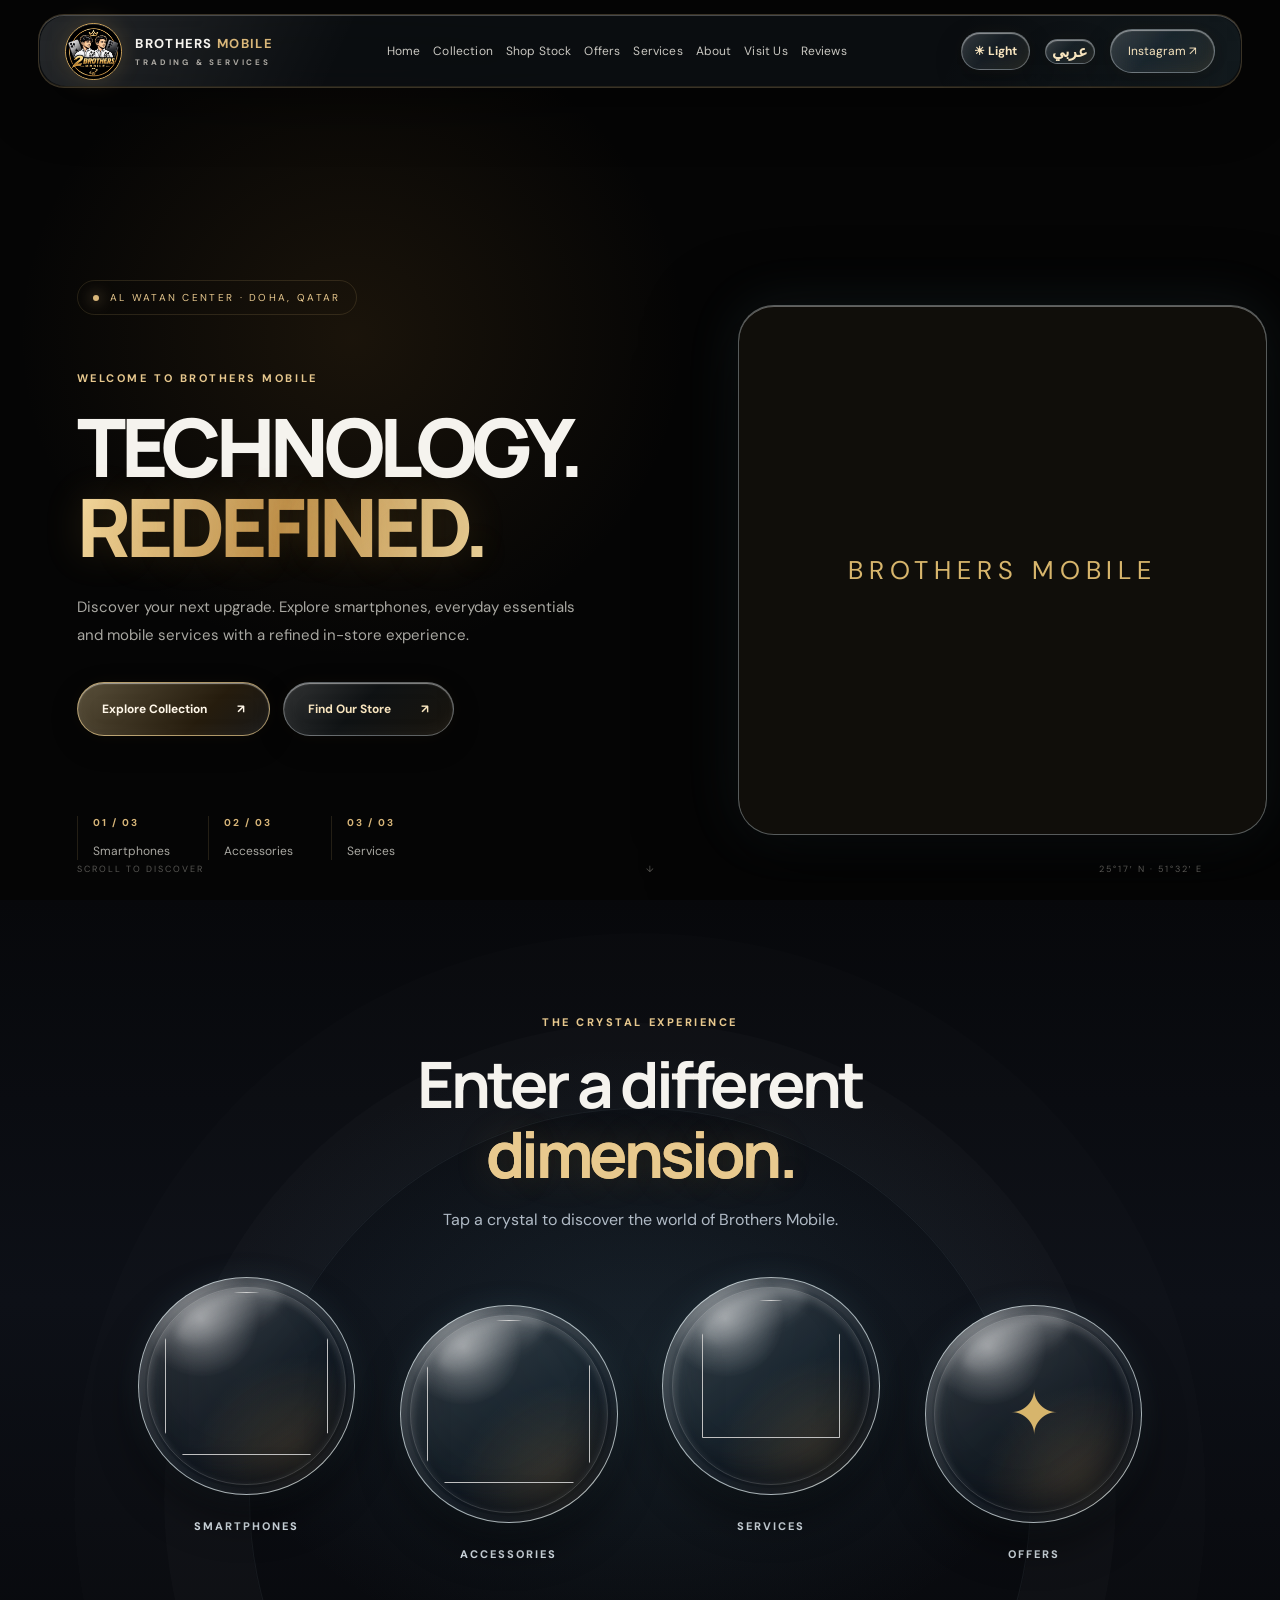
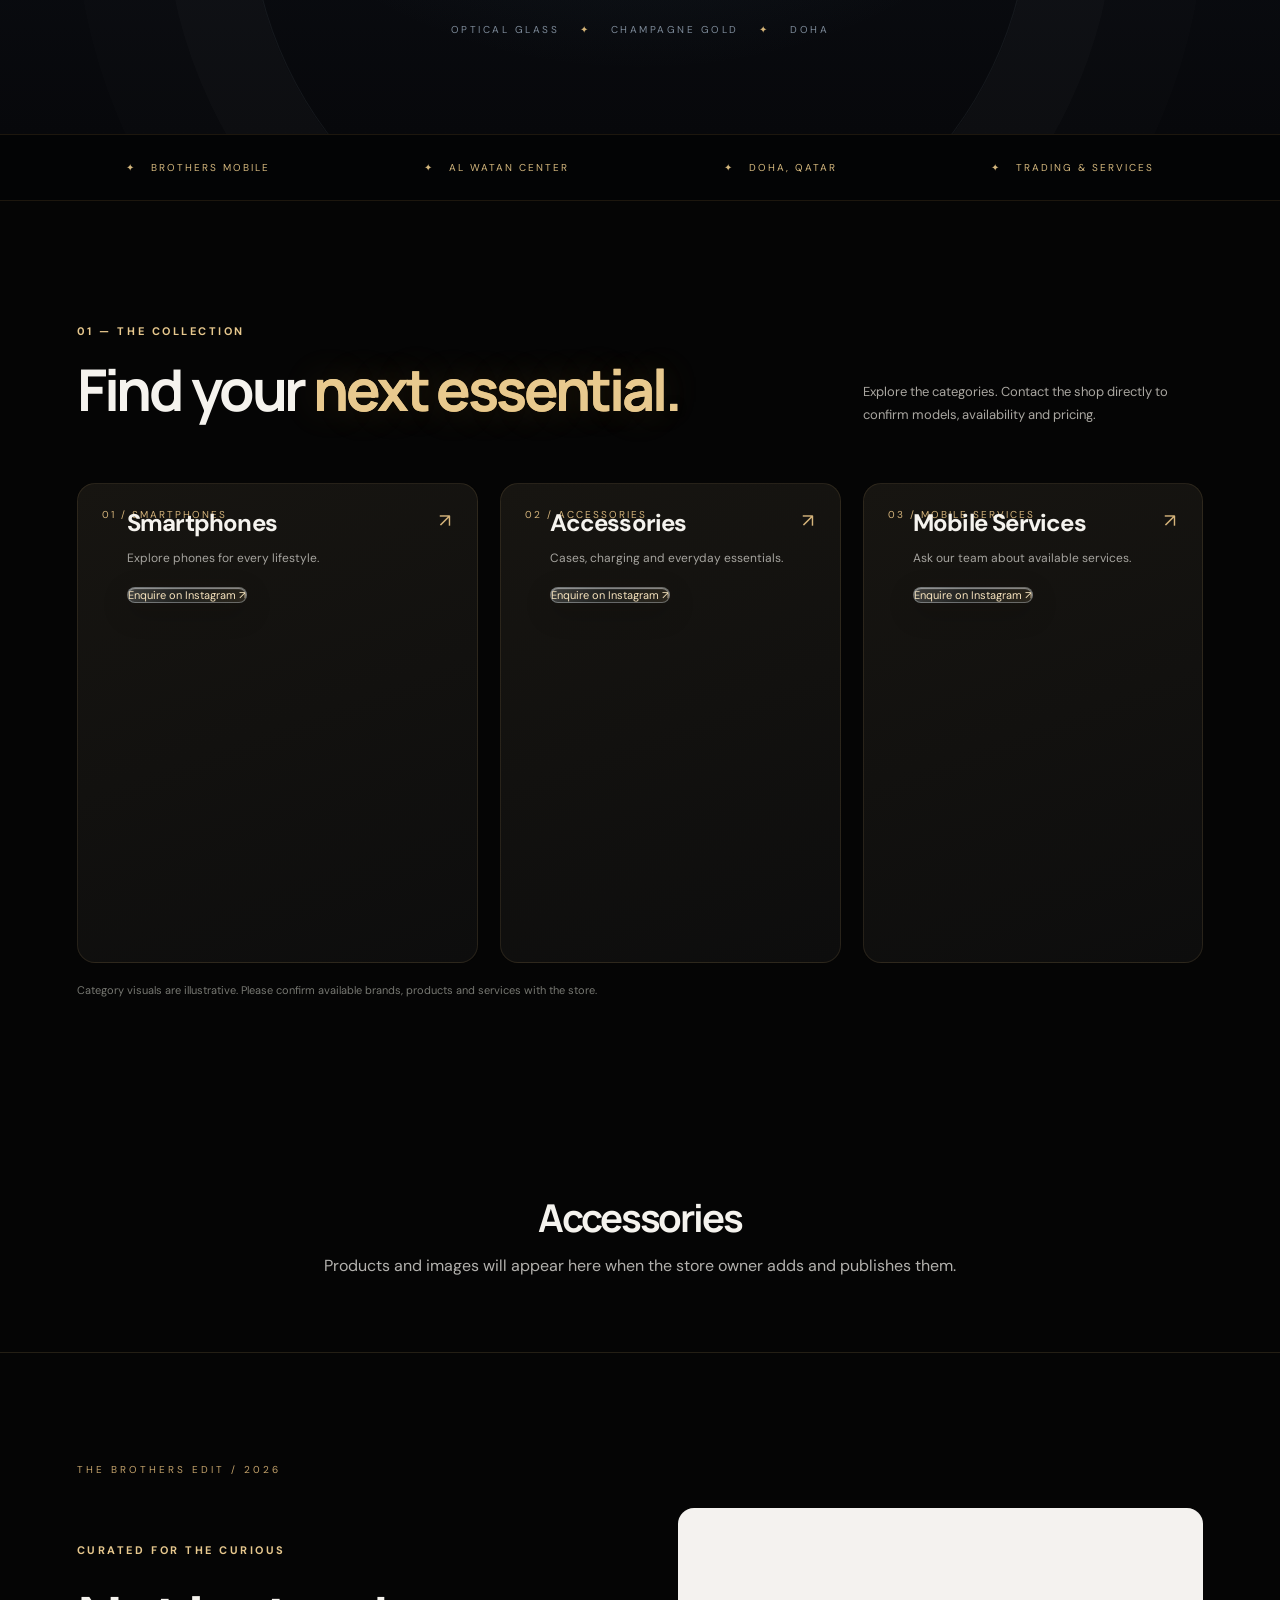
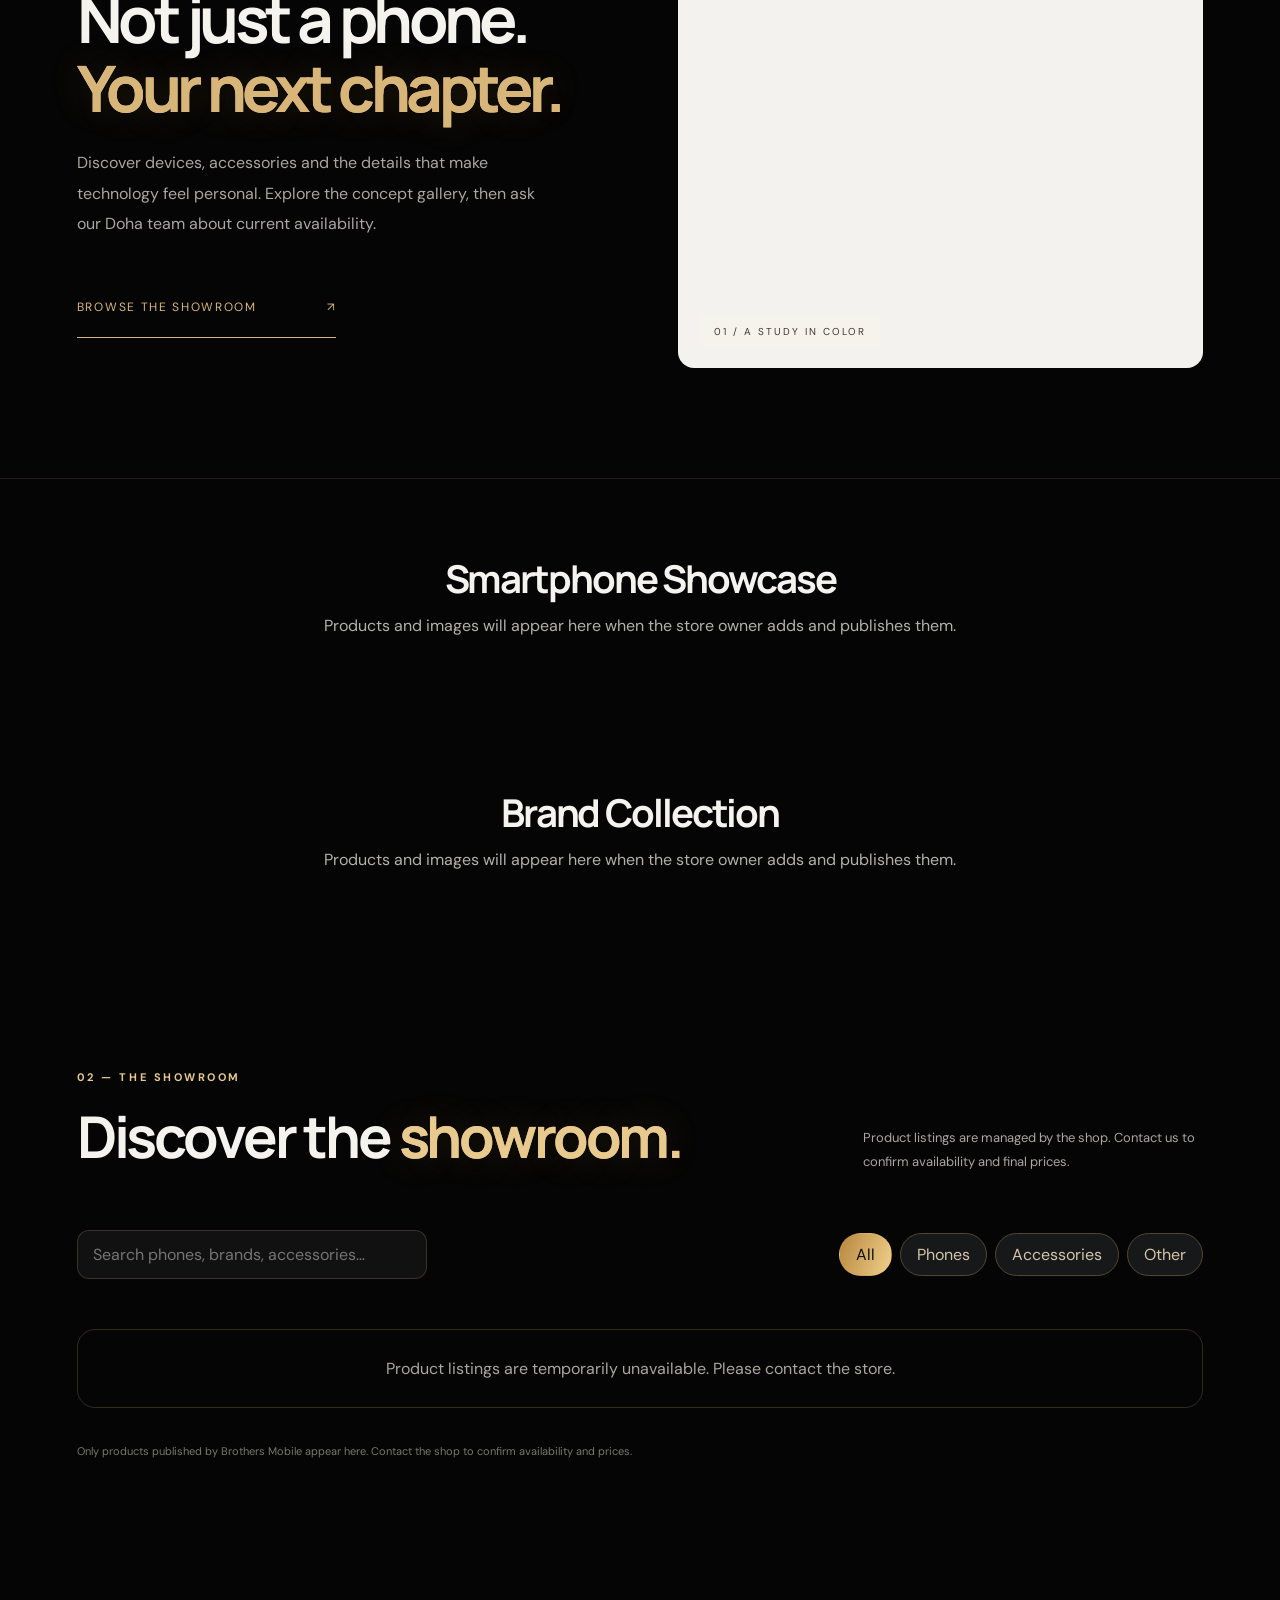
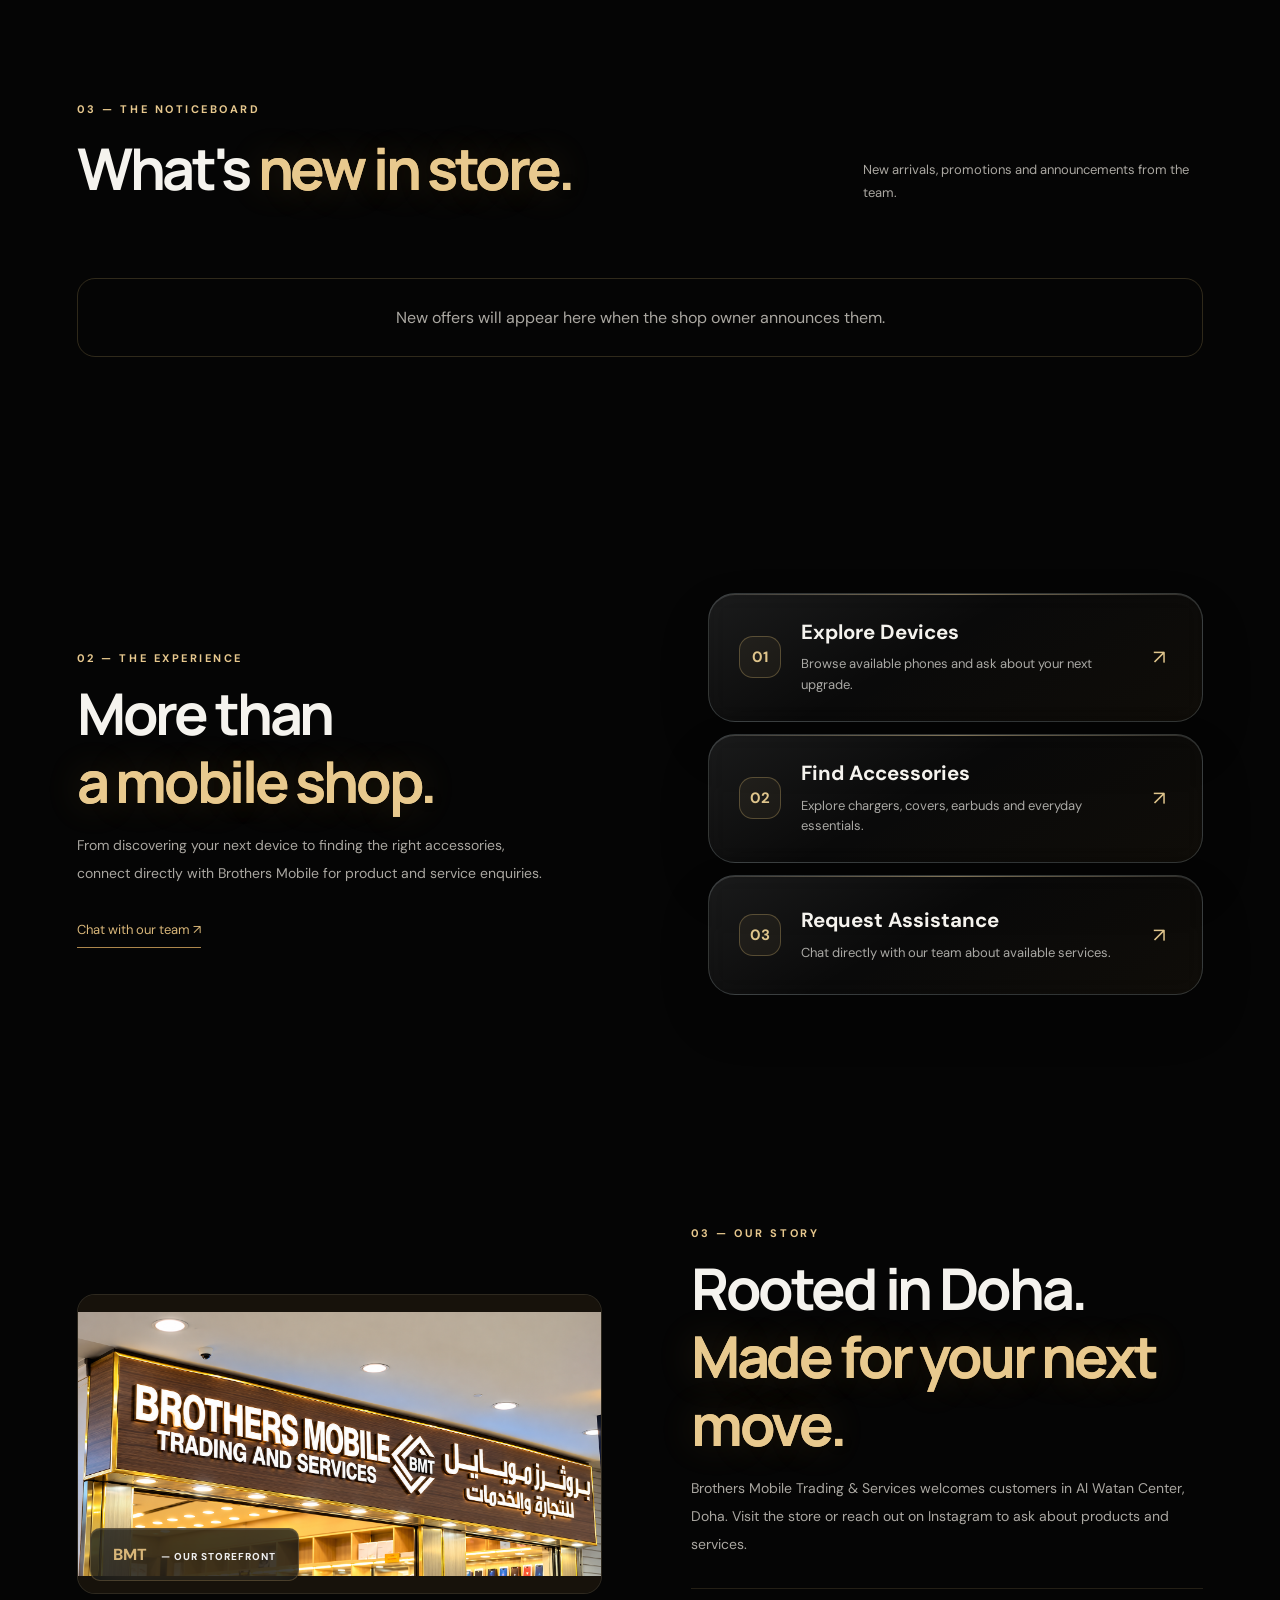
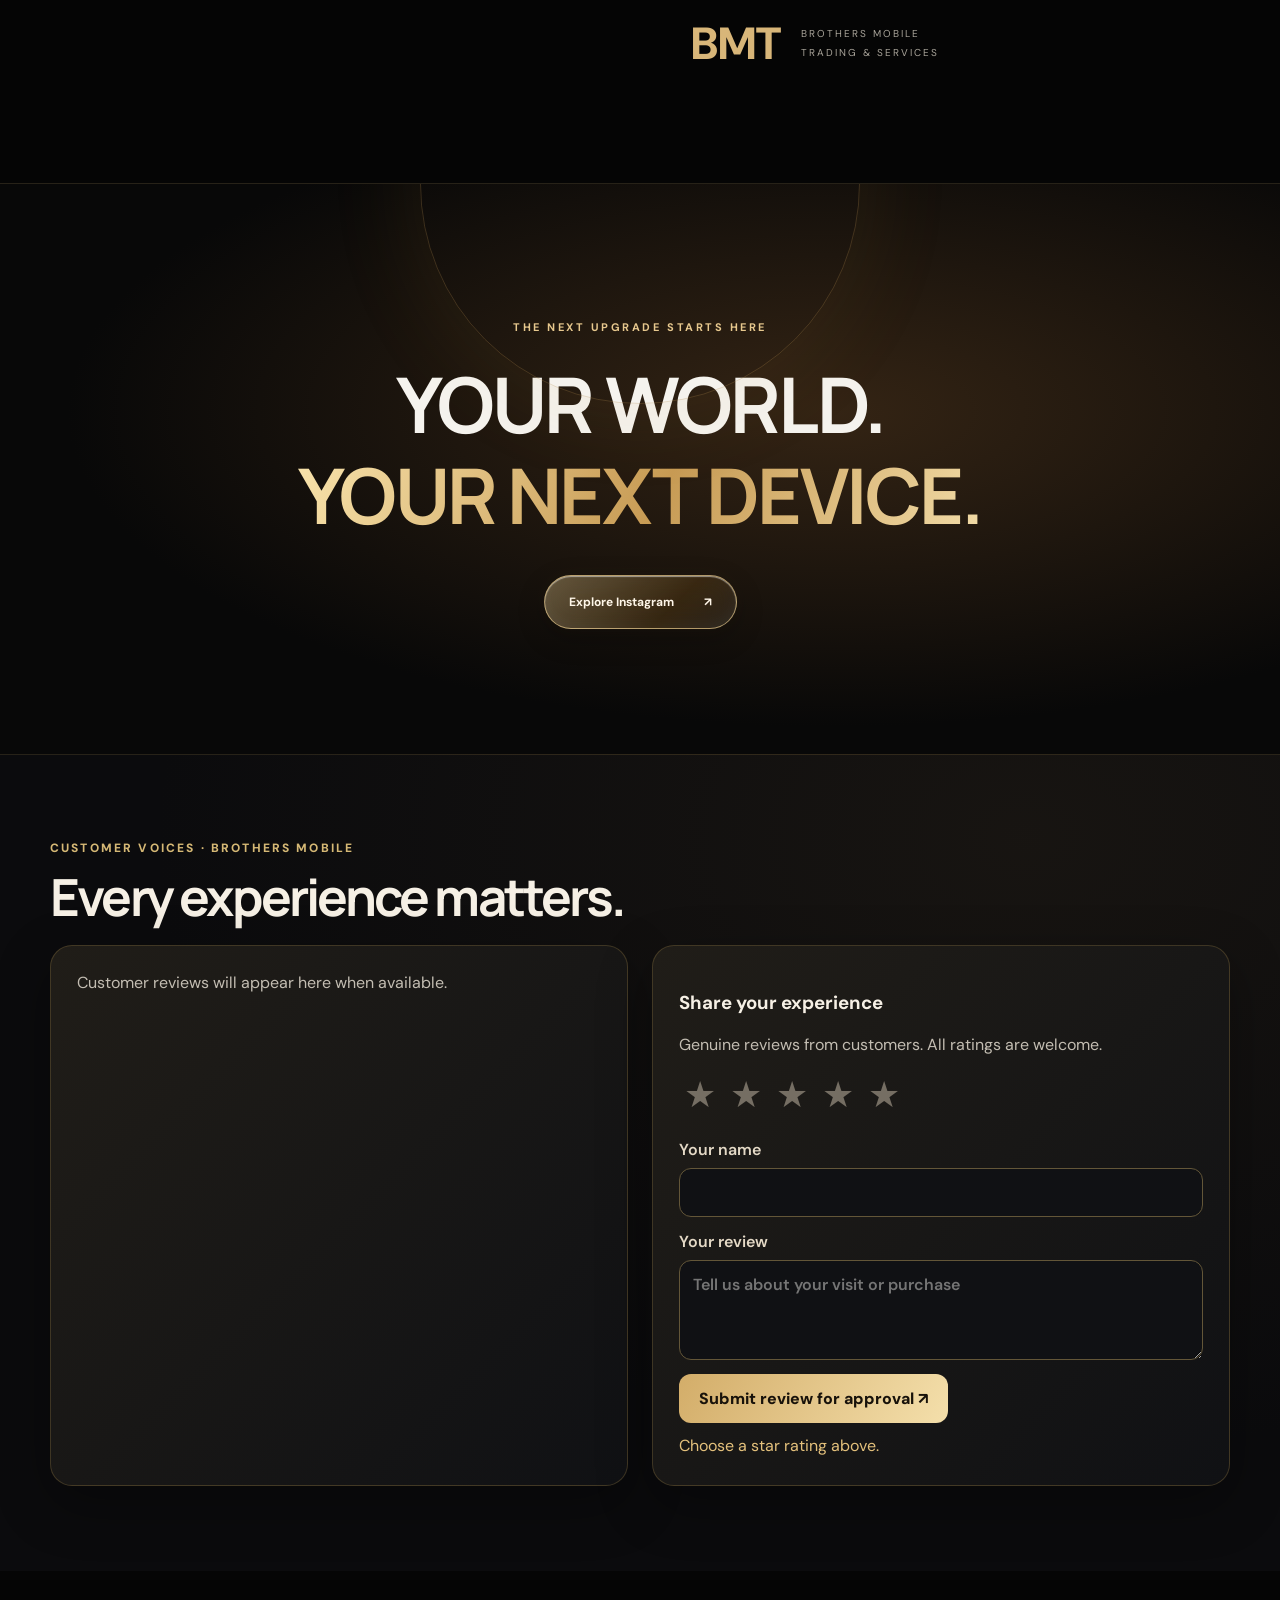
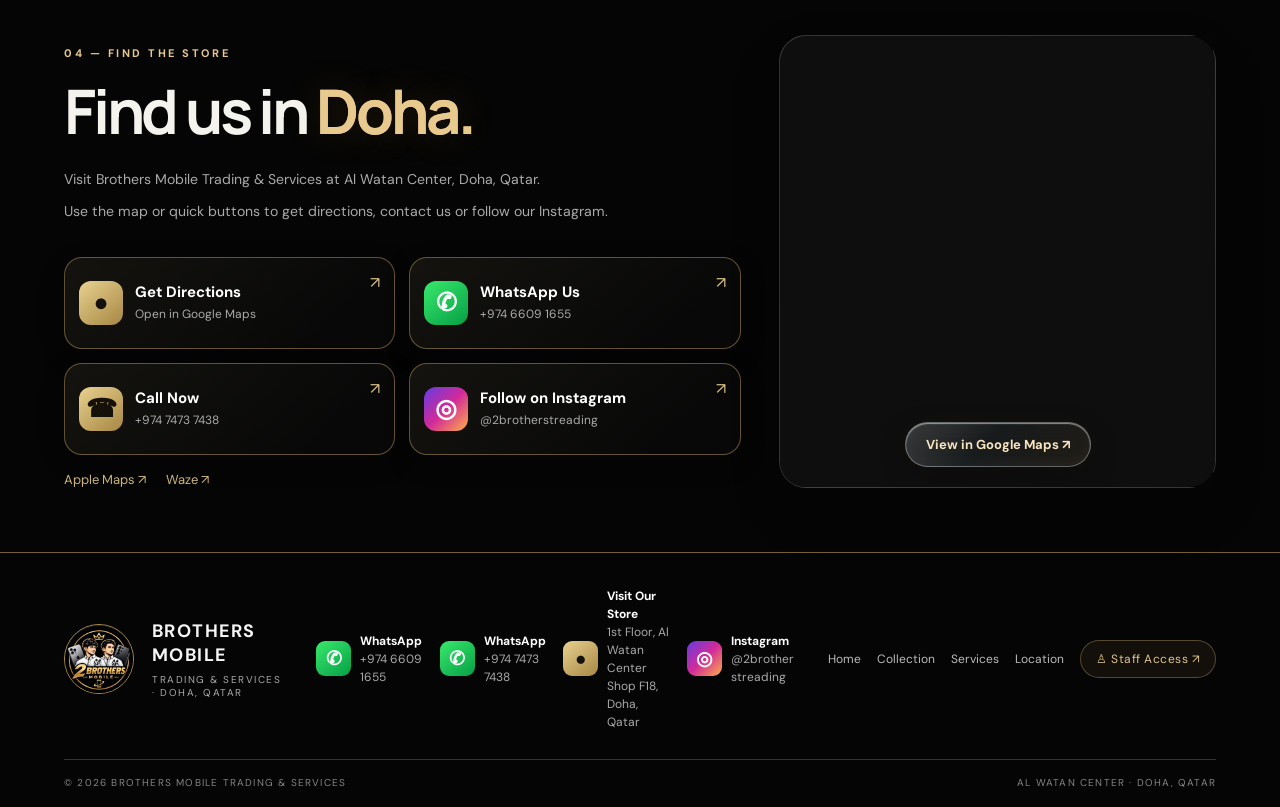
==== commit 9f2253a1: "Add files via upload" ====
--- a/index.html
+++ b/index.html
@@ -9,4 +9,10 @@
 .hero-visual-frame:before{content:'BROTHERS MOBILE';letter-spacing:.23em;font-size:clamp(1rem,2vw,1.8rem);color:#d7b56c;text-align:center;padding:24px}
 .crystal-sphere__lens{display:flex;align-items:center;justify-content:center;font-size:clamp(30px,5vw,60px);color:#d7b56c}
 .category-product-img{display:none}
-</style><link href="bmt-highlights.css" rel="stylesheet"/><link href="bmt-public-inventory.css" rel="stylesheet"/></head><body><header class="nav glass"><a aria-label="Brothers Mobile home" class="brand" href="#home"><img alt="2 Brothers Mobile logo" class="logo-image" src="assets/brothers-logo.jpg"/><span class="brandname">BROTHERS <strong>MOBILE</strong><small>TRADING &amp; SERVICES</small></span></a><nav id="navlinks"><a data-i="navHome" href="#home">Home</a><a data-i="navCollection" href="#collection">Collection</a><a href="#stock">Shop Stock</a><a href="#offers">Offers</a><a data-i="navServices" href="#services">Services</a><a data-i="navAbout" href="#about">About</a><a data-i="navVisit" href="#visit">Visit Us</a><a href="#bmt-reviews">Reviews</a><a aria-label="Staff access — secure login" class="bmt-mobile-staff" href="/manage.html">♙  Staff Access  ↗</a></nav><div class="navtools"><button aria-label="Switch to light mode" class="theme-toggle" id="themeToggle" title="Switch color theme" type="button">☀ Light</button><button aria-label="Switch language" class="lang" id="lang">عربي</button><a class="navcta" href="https://www.instagram.com/2brotherstreading/" rel="noopener" target="_blank">Instagram ↗</a><button aria-controls="navlinks" aria-expanded="false" aria-label="Toggle navigation" id="menu" type="button">☰</button></div></header><main><section class="hero" id="home"><div class="hero-grid"><div class="hero-copy"><div class="eyebrow"><span class="dot"></span><span data-i="eyebrow">AL WATAN CENTER · DOHA, QATAR</span></div><p class="overline" data-i="overline">WELCOME TO BROTHERS MOBILE</p><h1 data-i="heroTitle">TECHNOLOGY.<br/><em>REDEFINED.</em></h1><p class="lead" data-i="heroLead">Discover your next upgrade. Explore smartphones, everyday essentials and mobile services with a refined in-store experience.</p><div class="actions"><a class="btn gold" href="#collection"><span data-i="explore">Explore Collection</span> <span>↗</span></a><a class="btn outline" href="#visit"><span data-i="find">Find Our Store</span> <span>↗</span></a></div><div class="hero-bottom"><div><strong>01 / 03</strong><span data-i="phones">Smartphones</span></div><div><strong>02 / 03</strong><span data-i="accessories">Accessories</span></div><div><strong>03 / 03</strong><span data-i="service">Services</span></div></div></div><div class="hero-art"><div class="hero-visual-frame"></div></div></div><div class="hero-foot"><span data-i="scroll">SCROLL TO DISCOVER</span><span>↓</span><span>25°17′ N · 51°32′ E</span></div></section><section aria-label="Explore Brothers Mobile" class="crystal-orbit"><div class="crystal-orbit__heading"><span class="crystal-kicker">THE CRYSTAL EXPERIENCE</span><h2>Enter a different <em>dimension.</em></h2><p>Tap a crystal to discover the world of Brothers Mobile.</p></div><div class="crystal-orbit__items"><a aria-label="Explore smartphones" class="crystal-sphere" href="#collection"><span class="crystal-sphere__lens">✦</span><span class="crystal-sphere__name">SMARTPHONES</span></a><a aria-label="Explore accessories" class="crystal-sphere" href="#stock"><span class="crystal-sphere__lens">✦</span><span class="crystal-sphere__name">ACCESSORIES</span></a><a aria-label="Explore mobile services" class="crystal-sphere" href="#services"><span class="crystal-sphere__lens">✦</span><span class="crystal-sphere__name">SERVICES</span></a><a aria-label="Explore special offers" class="crystal-sphere" href="#offers"><span class="crystal-sphere__lens">✦</span><span class="crystal-sphere__name">OFFERS</span></a></div><div class="crystal-orbit__foot">OPTICAL GLASS <span>✦</span> CHAMPAGNE GOLD <span>✦</span> DOHA</div></section><section class="strip"><span>✦   BROTHERS MOBILE</span><span>✦   AL WATAN CENTER</span><span>✦   DOHA, QATAR</span><span>✦   TRADING &amp; SERVICES</span></section><section class="section" id="collection"><div class="sectionhead"><div><p class="overline">01 — THE COLLECTION</p><h2 data-i="collectionTitle">Find your <em>next essential.</em></h2></div><p data-i="collectionSub">Explore the categories. Contact the shop directly to confirm models, availability and pricing.</p></div><div class="categories"><article class="category featured"><div class="category-top"><span>01 / SMARTPHONES</span><span>↗</span></div><div class="category-bottom"><h3 data-i="smartTitle">Smartphones</h3><p data-i="smartDesc">Explore phones for every lifestyle.</p><a data-i="enquire" href="https://www.instagram.com/2brotherstreading/" rel="noopener" target="_blank">Enquire on Instagram ↗</a></div></article><article class="category"><div class="category-top"><span>02 / ACCESSORIES</span><span>↗</span></div><div class="category-bottom"><h3 data-i="accTitle">Accessories</h3><p data-i="accDesc">Cases, charging and everyday essentials.</p><a data-i="enquire" href="https://www.instagram.com/2brotherstreading/" rel="noopener" target="_blank">Enquire on Instagram ↗</a></div></article><article class="category"><div class="category-top"><span>03 / MOBILE SERVICES</span><span>↗</span></div><div class="category-bottom"><h3 data-i="serviceTitle">Mobile Services</h3><p data-i="serviceDesc">Ask our team about available services.</p><a data-i="enquire" href="https://www.instagram.com/2brotherstreading/" rel="noopener" target="_blank">Enquire on Instagram ↗</a></div></article></div><p class="disclaimer" data-i="disclaimer">Category visuals are illustrative. Please confirm available brands, products and services with the store.</p></section><section class="bmt-owner-collection-placeholder section" id="accessory-collection"><h2>Accessories</h2><p>Products and images will appear here when the store owner adds and publishes them.</p></section><section aria-label="Featured mobile experience" class="signature-feature section"><div class="signature-label">THE BROTHERS EDIT / 2026</div><div class="signature-grid"><div class="signature-copy"><span class="overline">CURATED FOR THE CURIOUS</span><h2>Not just a phone.<br/><em>Your next chapter.</em></h2><p>Discover devices, accessories and the details that make technology feel personal. Explore the concept gallery, then ask our Doha team about current availability.</p><a class="signature-link" href="#stock">BROWSE THE SHOWROOM <span>↗</span></a></div><div class="signature-photo"><span>01 / A STUDY IN COLOR</span></div></div></section><section class="bmt-owner-collection-placeholder section" id="iphone-showcase"><h2>Smartphone Showcase</h2><p>Products and images will appear here when the store owner adds and publishes them.</p></section><section class="bmt-owner-collection-placeholder section" id="brand-showcase"><h2>Brand Collection</h2><p>Products and images will appear here when the store owner adds and publishes them.</p></section><section aria-label="Featured devices and announcements" class="section" id="owner-highlights"><div class="sectionhead"><div><p class="overline">HANDPICKED BY THE SHOP</p><h2>Featured <em>devices &amp; updates.</em></h2></div><p>Only announcements and devices selected by the shop owner appear here.</p></div><div aria-live="polite" class="bmt-highlight-grid" id="bmtHighlightGrid"></div></section><section class="section inventory" id="stock"><div class="sectionhead"><div><p class="overline">02 — THE SHOWROOM</p><h2>Discover the <em>showroom.</em></h2></div><p>Product listings are managed by the shop. Contact us to confirm availability and final prices.</p></div><div class="stock-tools"><input aria-label="Search stock" id="stockSearch" placeholder="Search phones, brands, accessories…" type="search"/><div class="filter-pills" id="stockFilters"><button class="active" data-filter="All">All</button><button data-filter="Phones">Phones</button><button data-filter="Accessories">Accessories</button><button data-filter="Other">Other</button></div></div><div class="stock-grid" id="stockGrid"></div><p class="disclaimer">Only products published by Brothers Mobile appear here. Contact the shop to confirm availability and prices.</p></section><section class="section offers" id="offers"><div class="sectionhead"><div><p class="overline">03 — THE NOTICEBOARD</p><h2>What's <em>new in store.</em></h2></div><p>New arrivals, promotions and announcements from the team.</p></div><div class="offer-grid" id="offerGrid"></div></section><section class="section services" id="services"><div class="service-intro"><p class="overline">02 — THE EXPERIENCE</p><h2 data-i="serviceHeading">More than<br/><em>a mobile shop.</em></h2><p data-i="serviceBody">From discovering your next device to finding the right accessories, connect directly with Brothers Mobile for product and service enquiries.</p><a class="textlink" data-i="talk" href="https://wa.me/97466091655?text=Hello%20Brothers%20Mobile%2C%20I%20would%20like%20to%20make%20an%20enquiry." rel="noopener noreferrer" target="_blank">Chat with our team ↗</a></div><div class="service-list"><a aria-label="Explore Devices" class="service-row bmt-action-row" href="#stock"><span class="bmt-service-number">01</span><div><h3 data-i="row1">Explore Devices</h3><p data-i="row1p">Browse available phones and ask about your next upgrade.</p></div><span class="bmt-service-arrow">↗</span></a><a aria-label="Find Accessories" class="service-row bmt-action-row" href="#stock"><span class="bmt-service-number">02</span><div><h3 data-i="row2">Find Accessories</h3><p data-i="row2p">Explore chargers, covers, earbuds and everyday essentials.</p></div><span class="bmt-service-arrow">↗</span></a><a aria-label="Request Assistance" class="service-row bmt-action-row" href="https://wa.me/97466091655?text=Hello%20Brothers%20Mobile%2C%20I%20would%20like%20to%20ask%20about%20your%20mobile%20services." rel="noopener noreferrer" target="_blank"><span class="bmt-service-number">03</span><div><h3 data-i="row3">Request Assistance</h3><p data-i="row3p">Chat directly with our team about available services.</p></div><span class="bmt-service-arrow">↗</span></a><a aria-label="Discuss business partnerships on WhatsApp" class="service-row bmt-partner-row bmt-action-row" hidden="" href="https://wa.me/97466091655?text=Hello%20Brothers%20Mobile%2C%20I%20would%20like%20to%20discuss%20a%20business%20partnership." id="bmtPartnerCard" rel="noopener noreferrer" target="_blank"><span>04</span><div><h3>Build the Future Together</h3><p>Supplier collaborations, wholesale opportunities and private partnership enquiries.</p></div><span class="bmt-service-arrow">↗</span></a></div></section><section class="section about" id="about"><div class="about-image"><img alt="Brothers Mobile Trading and Services shop sign in Doha" loading="lazy" src="assets/premium-storefront.png"/><div class="photo-caption glass">BMT <span>— OUR STOREFRONT</span></div></div><div class="about-copy"><p class="overline">03 — OUR STORY</p><h2 data-i="aboutTitle">Rooted in Doha.<br/><em>Made for your next move.</em></h2><p data-i="aboutBody">Brothers Mobile Trading &amp; Services welcomes customers in Al Watan Center, Doha. Visit the store or reach out on Instagram to ask about products and services.</p><div class="about-stat"><span class="big">BMT</span><span data-i="aboutStat">BROTHERS MOBILE<br/>TRADING &amp; SERVICES</span></div></div></section><section class="banner"><div class="banner-light"></div><p class="overline">THE NEXT UPGRADE STARTS HERE</p><h2 data-i="bannerTitle">YOUR WORLD.<br/><em>YOUR NEXT DEVICE.</em></h2><a class="btn gold" href="https://www.instagram.com/2brotherstreading/" rel="noopener" target="_blank"><span data-i="instagram">Explore Instagram</span> ↗</a></section><section aria-label="Customer reviews" id="bmt-reviews"><div class="rv-kicker">CUSTOMER VOICES · BROTHERS MOBILE</div><h2>Every experience matters.</h2><div class="rv-layout"><div class="rv-panel"><div class="rv-muted" id="rv-summary">Loading verified submissions…</div><div id="rv-list"></div></div><div class="rv-panel"><h3>Share your experience</h3><p class="rv-muted">Genuine reviews from customers. All ratings are welcome.</p><form id="rv-form"><div aria-label="Star rating" class="rv-pick" role="group" tabindex="0"><button aria-label="1 star" data-rating="1" type="button">★</button><button aria-label="2 stars" data-rating="2" type="button">★</button><button aria-label="3 stars" data-rating="3" type="button">★</button><button aria-label="4 stars" data-rating="4" type="button">★</button><button aria-label="5 stars" data-rating="5" type="button">★</button></div><label>Your name<input autocomplete="name" maxlength="60" minlength="2" name="name" required=""/></label><label>Your review<textarea maxlength="800" minlength="15" name="review" placeholder="Tell us about your visit or purchase" required=""></textarea></label><input aria-hidden="true" autocomplete="off" name="website" style="position:absolute;left:-9999px" tabindex="-1"/><button class="rv-submit" type="submit">Submit review for approval ↗</button><div class="rv-status" id="rv-status" role="status"></div></form></div></div></section><section class="section visit" id="visit"><div><p class="overline">04 — FIND THE STORE</p><h2 data-i="visitTitle">Find us in <em>Doha.</em></h2><p class="visittext" data-i="visitBody">Visit Brothers Mobile Trading &amp; Services at Al Watan Center, Doha, Qatar.</p><p class="bmt-locator-sub">Use the map or quick buttons to get directions, contact us or follow our Instagram.</p><div class="bmt-locator-actions"><a class="bmt-locator-action" href="https://www.google.com/maps/search/?api=1&amp;query=Al%20Watan%20Center%2C%20Doha%2C%20Qatar" rel="noopener noreferrer" target="_blank"><span class="bmt-locator-icon bmt-gold-icon">●</span><span class="bmt-locator-action-text"><strong>Get Directions</strong><small>Open in Google Maps</small></span><span class="bmt-arrow">↗</span></a><a class="bmt-locator-action" href="https://wa.me/97466091655" rel="noopener noreferrer" target="_blank"><span class="bmt-locator-icon bmt-whatsapp-icon">✆</span><span class="bmt-locator-action-text"><strong>WhatsApp Us</strong><small>+974 6609 1655</small></span><span class="bmt-arrow">↗</span></a><a class="bmt-locator-action" href="tel:+97474737438"><span class="bmt-locator-icon bmt-gold-icon">☎</span><span class="bmt-locator-action-text"><strong>Call Now</strong><small>+974 7473 7438</small></span><span class="bmt-arrow">↗</span></a><a class="bmt-locator-action" href="https://www.instagram.com/2brotherstreading/" rel="noopener noreferrer" target="_blank"><span class="bmt-locator-icon bmt-instagram-icon">◎</span><span class="bmt-locator-action-text"><strong>Follow on Instagram</strong><small>@2brotherstreading</small></span><span class="bmt-arrow">↗</span></a></div><div class="bmt-secondary-maps"><a href="https://maps.apple.com/?q=Al%20Watan%20Center%2C%20Doha%2C%20Qatar" rel="noopener noreferrer" target="_blank">Apple Maps ↗</a><a href="https://waze.com/ul?q=Al%20Watan%20Center%2C%20Doha%2C%20Qatar&amp;navigate=yes" rel="noopener noreferrer" target="_blank">Waze ↗</a></div></div><div class="map-panel real-map bmt-locator-map"><iframe allowfullscreen="" loading="lazy" referrerpolicy="no-referrer-when-downgrade" src="https://www.google.com/maps?q=Al%20Watan%20Center%2C%20Doha%2C%20Qatar&amp;output=embed" title="Google Maps — search for Al Watan Center, Doha"></iframe><div class="map-actions"><a href="https://www.google.com/maps/search/?api=1&amp;query=Al%20Watan%20Center%2C%20Doha%2C%20Qatar" rel="noopener" target="_blank">View in Google Maps ↗</a></div></div></section></main><footer><div class="bmt-lux-footer-main"><div class="bmt-lux-footer-brand"><img alt="Brothers Mobile logo" class="bmt-lux-footer-logo" src="assets/brothers-logo.jpg"/><div><h3>BROTHERS MOBILE</h3><p>TRADING &amp; SERVICES · DOHA, QATAR</p></div></div><div class="bmt-lux-footer-contacts"><a href="https://wa.me/97466091655" rel="noopener noreferrer" target="_blank"><span class="bmt-foot-icon bmt-whatsapp-icon">✆</span><span><strong>WhatsApp</strong><small>+974 6609 1655</small></span></a><a href="https://wa.me/97474737438" rel="noopener noreferrer" target="_blank"><span class="bmt-foot-icon bmt-whatsapp-icon">✆</span><span><strong>WhatsApp</strong><small>+974 7473 7438</small></span></a><a href="https://www.google.com/maps/search/?api=1&amp;query=Al%20Watan%20Center%2C%20Doha%2C%20Qatar" rel="noopener noreferrer" target="_blank"><span class="bmt-foot-icon bmt-gold-icon">●</span><span><strong>Visit Our Store</strong><small>1st Floor, Al Watan Center<br/>Shop F18, Doha, Qatar</small></span></a><a href="https://www.instagram.com/2brotherstreading/" rel="noopener noreferrer" target="_blank"><span class="bmt-foot-icon bmt-instagram-icon">◎</span><span><strong>Instagram</strong><small>@2brotherstreading</small></span></a></div><nav aria-label="Footer navigation" class="bmt-lux-footer-links"><a href="#home">Home</a><a href="#collection">Collection</a><a href="#services">Services</a><a href="#visit">Location</a><button aria-label="Open secure staff sign in" class="bmt-footer-staff" id="adminOpen" type="button">♙  Staff Access ↗</button></nav></div><div class="bmt-lux-footer-bottom"><span>© <span id="year">2026</span> BROTHERS MOBILE TRADING &amp; SERVICES</span><span>AL WATAN CENTER · DOHA, QATAR</span></div><div aria-label="Social media links" class="bmt-social-links" id="bmtSocialLinks"></div></footer><script src="script.js"></script><script defer="" src="obsidian-crystal.js"></script><script src="bmt-public-inventory.js"></script><script src="theme.js"></script><script defer="" src="showcase-upgrade.js"></script><script defer="" src="business-profile.js"></script><script defer="" src="bmt-reviews.js"></script><script defer="True" src="bmt-mobile-nav.js"></script><script defer="" src="bmt-highlights.js"></script></body></html>
+</style><style>
+/* BMT: permanent decorative category illustrations (not product listings) */
+.crystal-sphere__lens{overflow:hidden;position:relative}
+.bmt-crystal-category-image{display:block;width:100%;height:100%;object-fit:cover;border-radius:50%;mix-blend-mode:normal}
+.crystal-sphere:focus-visible{outline:3px solid #d7b56c;outline-offset:5px}
+.logo-image,.bmt-lux-footer-logo{object-fit:contain}
+</style><link href="bmt-highlights.css" rel="stylesheet"/><link href="bmt-public-inventory.css" rel="stylesheet"/></head><body><header class="nav glass"><a aria-label="Brothers Mobile home" class="brand" href="#home"><img alt="2 Brothers Mobile logo" class="logo-image" src="assets/brothers-logo.jpg"/><span class="brandname">BROTHERS <strong>MOBILE</strong><small>TRADING &amp; SERVICES</small></span></a><nav id="navlinks"><a data-i="navHome" href="#home">Home</a><a data-i="navCollection" href="#collection">Collection</a><a href="#stock">Shop Stock</a><a href="#offers">Offers</a><a data-i="navServices" href="#services">Services</a><a data-i="navAbout" href="#about">About</a><a data-i="navVisit" href="#visit">Visit Us</a><a href="#bmt-reviews">Reviews</a><a aria-label="Staff access — secure login" class="bmt-mobile-staff" href="/manage.html">♙  Staff Access  ↗</a></nav><div class="navtools"><button aria-label="Switch to light mode" class="theme-toggle" id="themeToggle" title="Switch color theme" type="button">☀ Light</button><button aria-label="Switch language" class="lang" id="lang">عربي</button><a class="navcta" href="https://www.instagram.com/2brotherstreading/" rel="noopener" target="_blank">Instagram ↗</a><button aria-controls="navlinks" aria-expanded="false" aria-label="Toggle navigation" id="menu" type="button">☰</button></div></header><main><section class="hero" id="home"><div class="hero-grid"><div class="hero-copy"><div class="eyebrow"><span class="dot"></span><span data-i="eyebrow">AL WATAN CENTER · DOHA, QATAR</span></div><p class="overline" data-i="overline">WELCOME TO BROTHERS MOBILE</p><h1 data-i="heroTitle">TECHNOLOGY.<br/><em>REDEFINED.</em></h1><p class="lead" data-i="heroLead">Discover your next upgrade. Explore smartphones, everyday essentials and mobile services with a refined in-store experience.</p><div class="actions"><a class="btn gold" href="#collection"><span data-i="explore">Explore Collection</span> <span>↗</span></a><a class="btn outline" href="#visit"><span data-i="find">Find Our Store</span> <span>↗</span></a></div><div class="hero-bottom"><div><strong>01 / 03</strong><span data-i="phones">Smartphones</span></div><div><strong>02 / 03</strong><span data-i="accessories">Accessories</span></div><div><strong>03 / 03</strong><span data-i="service">Services</span></div></div></div><div class="hero-art"><div class="hero-visual-frame"></div></div></div><div class="hero-foot"><span data-i="scroll">SCROLL TO DISCOVER</span><span>↓</span><span>25°17′ N · 51°32′ E</span></div></section><section aria-label="Explore Brothers Mobile" class="crystal-orbit"><div class="crystal-orbit__heading"><span class="crystal-kicker">THE CRYSTAL EXPERIENCE</span><h2>Enter a different <em>dimension.</em></h2><p>Tap a crystal to discover the world of Brothers Mobile.</p></div><div class="crystal-orbit__items"><a aria-label="Explore smartphones" class="crystal-sphere" href="#collection"><span class="crystal-sphere__lens"><img class="bmt-crystal-category-image" src="assets/category-smartphones.webp" alt="" loading="lazy"/></span><span class="crystal-sphere__name">SMARTPHONES</span></a><a aria-label="Explore accessories" class="crystal-sphere" href="#stock"><span class="crystal-sphere__lens"><img class="bmt-crystal-category-image" src="assets/category-accessories.webp" alt="" loading="lazy"/></span><span class="crystal-sphere__name">ACCESSORIES</span></a><a aria-label="Explore mobile services" class="crystal-sphere" href="#services"><span class="crystal-sphere__lens"><img class="bmt-crystal-category-image" src="assets/category-services.webp" alt="" loading="lazy"/></span><span class="crystal-sphere__name">SERVICES</span></a><a aria-label="Explore special offers" class="crystal-sphere" href="#offers"><span class="crystal-sphere__lens">✦</span><span class="crystal-sphere__name">OFFERS</span></a></div><div class="crystal-orbit__foot">OPTICAL GLASS <span>✦</span> CHAMPAGNE GOLD <span>✦</span> DOHA</div></section><section class="strip"><span>✦   BROTHERS MOBILE</span><span>✦   AL WATAN CENTER</span><span>✦   DOHA, QATAR</span><span>✦   TRADING &amp; SERVICES</span></section><section class="section" id="collection"><div class="sectionhead"><div><p class="overline">01 — THE COLLECTION</p><h2 data-i="collectionTitle">Find your <em>next essential.</em></h2></div><p data-i="collectionSub">Explore the categories. Contact the shop directly to confirm models, availability and pricing.</p></div><div class="categories"><article class="category featured"><div class="category-top"><span>01 / SMARTPHONES</span><span>↗</span></div><div class="category-bottom"><h3 data-i="smartTitle">Smartphones</h3><p data-i="smartDesc">Explore phones for every lifestyle.</p><a data-i="enquire" href="https://www.instagram.com/2brotherstreading/" rel="noopener" target="_blank">Enquire on Instagram ↗</a></div></article><article class="category"><div class="category-top"><span>02 / ACCESSORIES</span><span>↗</span></div><div class="category-bottom"><h3 data-i="accTitle">Accessories</h3><p data-i="accDesc">Cases, charging and everyday essentials.</p><a data-i="enquire" href="https://www.instagram.com/2brotherstreading/" rel="noopener" target="_blank">Enquire on Instagram ↗</a></div></article><article class="category"><div class="category-top"><span>03 / MOBILE SERVICES</span><span>↗</span></div><div class="category-bottom"><h3 data-i="serviceTitle">Mobile Services</h3><p data-i="serviceDesc">Ask our team about available services.</p><a data-i="enquire" href="https://www.instagram.com/2brotherstreading/" rel="noopener" target="_blank">Enquire on Instagram ↗</a></div></article></div><p class="disclaimer" data-i="disclaimer">Category visuals are illustrative. Please confirm available brands, products and services with the store.</p></section><section class="bmt-owner-collection-placeholder section" id="accessory-collection"><h2>Accessories</h2><p>Products and images will appear here when the store owner adds and publishes them.</p></section><section aria-label="Featured mobile experience" class="signature-feature section"><div class="signature-label">THE BROTHERS EDIT / 2026</div><div class="signature-grid"><div class="signature-copy"><span class="overline">CURATED FOR THE CURIOUS</span><h2>Not just a phone.<br/><em>Your next chapter.</em></h2><p>Discover devices, accessories and the details that make technology feel personal. Explore the concept gallery, then ask our Doha team about current availability.</p><a class="signature-link" href="#stock">BROWSE THE SHOWROOM <span>↗</span></a></div><div class="signature-photo"><span>01 / A STUDY IN COLOR</span></div></div></section><section class="bmt-owner-collection-placeholder section" id="iphone-showcase"><h2>Smartphone Showcase</h2><p>Products and images will appear here when the store owner adds and publishes them.</p></section><section class="bmt-owner-collection-placeholder section" id="brand-showcase"><h2>Brand Collection</h2><p>Products and images will appear here when the store owner adds and publishes them.</p></section><section aria-label="Featured devices and announcements" class="section" id="owner-highlights"><div class="sectionhead"><div><p class="overline">HANDPICKED BY THE SHOP</p><h2>Featured <em>devices &amp; updates.</em></h2></div><p>Only announcements and devices selected by the shop owner appear here.</p></div><div aria-live="polite" class="bmt-highlight-grid" id="bmtHighlightGrid"></div></section><section class="section inventory" id="stock"><div class="sectionhead"><div><p class="overline">02 — THE SHOWROOM</p><h2>Discover the <em>showroom.</em></h2></div><p>Product listings are managed by the shop. Contact us to confirm availability and final prices.</p></div><div class="stock-tools"><input aria-label="Search stock" id="stockSearch" placeholder="Search phones, brands, accessories…" type="search"/><div class="filter-pills" id="stockFilters"><button class="active" data-filter="All">All</button><button data-filter="Phones">Phones</button><button data-filter="Accessories">Accessories</button><button data-filter="Other">Other</button></div></div><div class="stock-grid" id="stockGrid"></div><p class="disclaimer">Only products published by Brothers Mobile appear here. Contact the shop to confirm availability and prices.</p></section><section class="section offers" id="offers"><div class="sectionhead"><div><p class="overline">03 — THE NOTICEBOARD</p><h2>What's <em>new in store.</em></h2></div><p>New arrivals, promotions and announcements from the team.</p></div><div class="offer-grid" id="offerGrid"></div></section><section class="section services" id="services"><div class="service-intro"><p class="overline">02 — THE EXPERIENCE</p><h2 data-i="serviceHeading">More than<br/><em>a mobile shop.</em></h2><p data-i="serviceBody">From discovering your next device to finding the right accessories, connect directly with Brothers Mobile for product and service enquiries.</p><a class="textlink" data-i="talk" href="https://wa.me/97466091655?text=Hello%20Brothers%20Mobile%2C%20I%20would%20like%20to%20make%20an%20enquiry." rel="noopener noreferrer" target="_blank">Chat with our team ↗</a></div><div class="service-list"><a aria-label="Explore Devices" class="service-row bmt-action-row" href="#stock"><span class="bmt-service-number">01</span><div><h3 data-i="row1">Explore Devices</h3><p data-i="row1p">Browse available phones and ask about your next upgrade.</p></div><span class="bmt-service-arrow">↗</span></a><a aria-label="Find Accessories" class="service-row bmt-action-row" href="#stock"><span class="bmt-service-number">02</span><div><h3 data-i="row2">Find Accessories</h3><p data-i="row2p">Explore chargers, covers, earbuds and everyday essentials.</p></div><span class="bmt-service-arrow">↗</span></a><a aria-label="Request Assistance" class="service-row bmt-action-row" href="https://wa.me/97466091655?text=Hello%20Brothers%20Mobile%2C%20I%20would%20like%20to%20ask%20about%20your%20mobile%20services." rel="noopener noreferrer" target="_blank"><span class="bmt-service-number">03</span><div><h3 data-i="row3">Request Assistance</h3><p data-i="row3p">Chat directly with our team about available services.</p></div><span class="bmt-service-arrow">↗</span></a><a aria-label="Discuss business partnerships on WhatsApp" class="service-row bmt-partner-row bmt-action-row" hidden="" href="https://wa.me/97466091655?text=Hello%20Brothers%20Mobile%2C%20I%20would%20like%20to%20discuss%20a%20business%20partnership." id="bmtPartnerCard" rel="noopener noreferrer" target="_blank"><span>04</span><div><h3>Build the Future Together</h3><p>Supplier collaborations, wholesale opportunities and private partnership enquiries.</p></div><span class="bmt-service-arrow">↗</span></a></div></section><section class="section about" id="about"><div class="about-image"><img alt="Brothers Mobile Trading and Services shop sign in Doha" loading="lazy" src="assets/premium-storefront.png"/><div class="photo-caption glass">BMT <span>— OUR STOREFRONT</span></div></div><div class="about-copy"><p class="overline">03 — OUR STORY</p><h2 data-i="aboutTitle">Rooted in Doha.<br/><em>Made for your next move.</em></h2><p data-i="aboutBody">Brothers Mobile Trading &amp; Services welcomes customers in Al Watan Center, Doha. Visit the store or reach out on Instagram to ask about products and services.</p><div class="about-stat"><span class="big">BMT</span><span data-i="aboutStat">BROTHERS MOBILE<br/>TRADING &amp; SERVICES</span></div></div></section><section class="banner"><div class="banner-light"></div><p class="overline">THE NEXT UPGRADE STARTS HERE</p><h2 data-i="bannerTitle">YOUR WORLD.<br/><em>YOUR NEXT DEVICE.</em></h2><a class="btn gold" href="https://www.instagram.com/2brotherstreading/" rel="noopener" target="_blank"><span data-i="instagram">Explore Instagram</span> ↗</a></section><section aria-label="Customer reviews" id="bmt-reviews"><div class="rv-kicker">CUSTOMER VOICES · BROTHERS MOBILE</div><h2>Every experience matters.</h2><div class="rv-layout"><div class="rv-panel"><div class="rv-muted" id="rv-summary">Loading verified submissions…</div><div id="rv-list"></div></div><div class="rv-panel"><h3>Share your experience</h3><p class="rv-muted">Genuine reviews from customers. All ratings are welcome.</p><form id="rv-form"><div aria-label="Star rating" class="rv-pick" role="group" tabindex="0"><button aria-label="1 star" data-rating="1" type="button">★</button><button aria-label="2 stars" data-rating="2" type="button">★</button><button aria-label="3 stars" data-rating="3" type="button">★</button><button aria-label="4 stars" data-rating="4" type="button">★</button><button aria-label="5 stars" data-rating="5" type="button">★</button></div><label>Your name<input autocomplete="name" maxlength="60" minlength="2" name="name" required=""/></label><label>Your review<textarea maxlength="800" minlength="15" name="review" placeholder="Tell us about your visit or purchase" required=""></textarea></label><input aria-hidden="true" autocomplete="off" name="website" style="position:absolute;left:-9999px" tabindex="-1"/><button class="rv-submit" type="submit">Submit review for approval ↗</button><div class="rv-status" id="rv-status" role="status"></div></form></div></div></section><section class="section visit" id="visit"><div><p class="overline">04 — FIND THE STORE</p><h2 data-i="visitTitle">Find us in <em>Doha.</em></h2><p class="visittext" data-i="visitBody">Visit Brothers Mobile Trading &amp; Services at Al Watan Center, Doha, Qatar.</p><p class="bmt-locator-sub">Use the map or quick buttons to get directions, contact us or follow our Instagram.</p><div class="bmt-locator-actions"><a class="bmt-locator-action" href="https://www.google.com/maps/search/?api=1&amp;query=Al%20Watan%20Center%2C%20Doha%2C%20Qatar" rel="noopener noreferrer" target="_blank"><span class="bmt-locator-icon bmt-gold-icon">●</span><span class="bmt-locator-action-text"><strong>Get Directions</strong><small>Open in Google Maps</small></span><span class="bmt-arrow">↗</span></a><a class="bmt-locator-action" href="https://wa.me/97466091655" rel="noopener noreferrer" target="_blank"><span class="bmt-locator-icon bmt-whatsapp-icon">✆</span><span class="bmt-locator-action-text"><strong>WhatsApp Us</strong><small>+974 6609 1655</small></span><span class="bmt-arrow">↗</span></a><a class="bmt-locator-action" href="tel:+97474737438"><span class="bmt-locator-icon bmt-gold-icon">☎</span><span class="bmt-locator-action-text"><strong>Call Now</strong><small>+974 7473 7438</small></span><span class="bmt-arrow">↗</span></a><a class="bmt-locator-action" href="https://www.instagram.com/2brotherstreading/" rel="noopener noreferrer" target="_blank"><span class="bmt-locator-icon bmt-instagram-icon">◎</span><span class="bmt-locator-action-text"><strong>Follow on Instagram</strong><small>@2brotherstreading</small></span><span class="bmt-arrow">↗</span></a></div><div class="bmt-secondary-maps"><a href="https://maps.apple.com/?q=Al%20Watan%20Center%2C%20Doha%2C%20Qatar" rel="noopener noreferrer" target="_blank">Apple Maps ↗</a><a href="https://waze.com/ul?q=Al%20Watan%20Center%2C%20Doha%2C%20Qatar&amp;navigate=yes" rel="noopener noreferrer" target="_blank">Waze ↗</a></div></div><div class="map-panel real-map bmt-locator-map"><iframe allowfullscreen="" loading="lazy" referrerpolicy="no-referrer-when-downgrade" src="https://www.google.com/maps?q=Al%20Watan%20Center%2C%20Doha%2C%20Qatar&amp;output=embed" title="Google Maps — search for Al Watan Center, Doha"></iframe><div class="map-actions"><a href="https://www.google.com/maps/search/?api=1&amp;query=Al%20Watan%20Center%2C%20Doha%2C%20Qatar" rel="noopener" target="_blank">View in Google Maps ↗</a></div></div></section></main><footer><div class="bmt-lux-footer-main"><div class="bmt-lux-footer-brand"><img alt="Brothers Mobile logo" class="bmt-lux-footer-logo" src="assets/brothers-logo.jpg"/><div><h3>BROTHERS MOBILE</h3><p>TRADING &amp; SERVICES · DOHA, QATAR</p></div></div><div class="bmt-lux-footer-contacts"><a href="https://wa.me/97466091655" rel="noopener noreferrer" target="_blank"><span class="bmt-foot-icon bmt-whatsapp-icon">✆</span><span><strong>WhatsApp</strong><small>+974 6609 1655</small></span></a><a href="https://wa.me/97474737438" rel="noopener noreferrer" target="_blank"><span class="bmt-foot-icon bmt-whatsapp-icon">✆</span><span><strong>WhatsApp</strong><small>+974 7473 7438</small></span></a><a href="https://www.google.com/maps/search/?api=1&amp;query=Al%20Watan%20Center%2C%20Doha%2C%20Qatar" rel="noopener noreferrer" target="_blank"><span class="bmt-foot-icon bmt-gold-icon">●</span><span><strong>Visit Our Store</strong><small>1st Floor, Al Watan Center<br/>Shop F18, Doha, Qatar</small></span></a><a href="https://www.instagram.com/2brotherstreading/" rel="noopener noreferrer" target="_blank"><span class="bmt-foot-icon bmt-instagram-icon">◎</span><span><strong>Instagram</strong><small>@2brotherstreading</small></span></a></div><nav aria-label="Footer navigation" class="bmt-lux-footer-links"><a href="#home">Home</a><a href="#collection">Collection</a><a href="#services">Services</a><a href="#visit">Location</a><button aria-label="Open secure staff sign in" class="bmt-footer-staff" id="adminOpen" type="button">♙  Staff Access ↗</button></nav></div><div class="bmt-lux-footer-bottom"><span>© <span id="year">2026</span> BROTHERS MOBILE TRADING &amp; SERVICES</span><span>AL WATAN CENTER · DOHA, QATAR</span></div><div aria-label="Social media links" class="bmt-social-links" id="bmtSocialLinks"></div></footer><script src="script.js"></script><script defer="" src="obsidian-crystal.js"></script><script src="bmt-public-inventory.js"></script><script src="theme.js"></script><script defer="" src="showcase-upgrade.js"></script><script defer="" src="business-profile.js"></script><script defer="" src="bmt-reviews.js"></script><script defer="True" src="bmt-mobile-nav.js"></script><script defer="" src="bmt-highlights.js"></script></body></html>
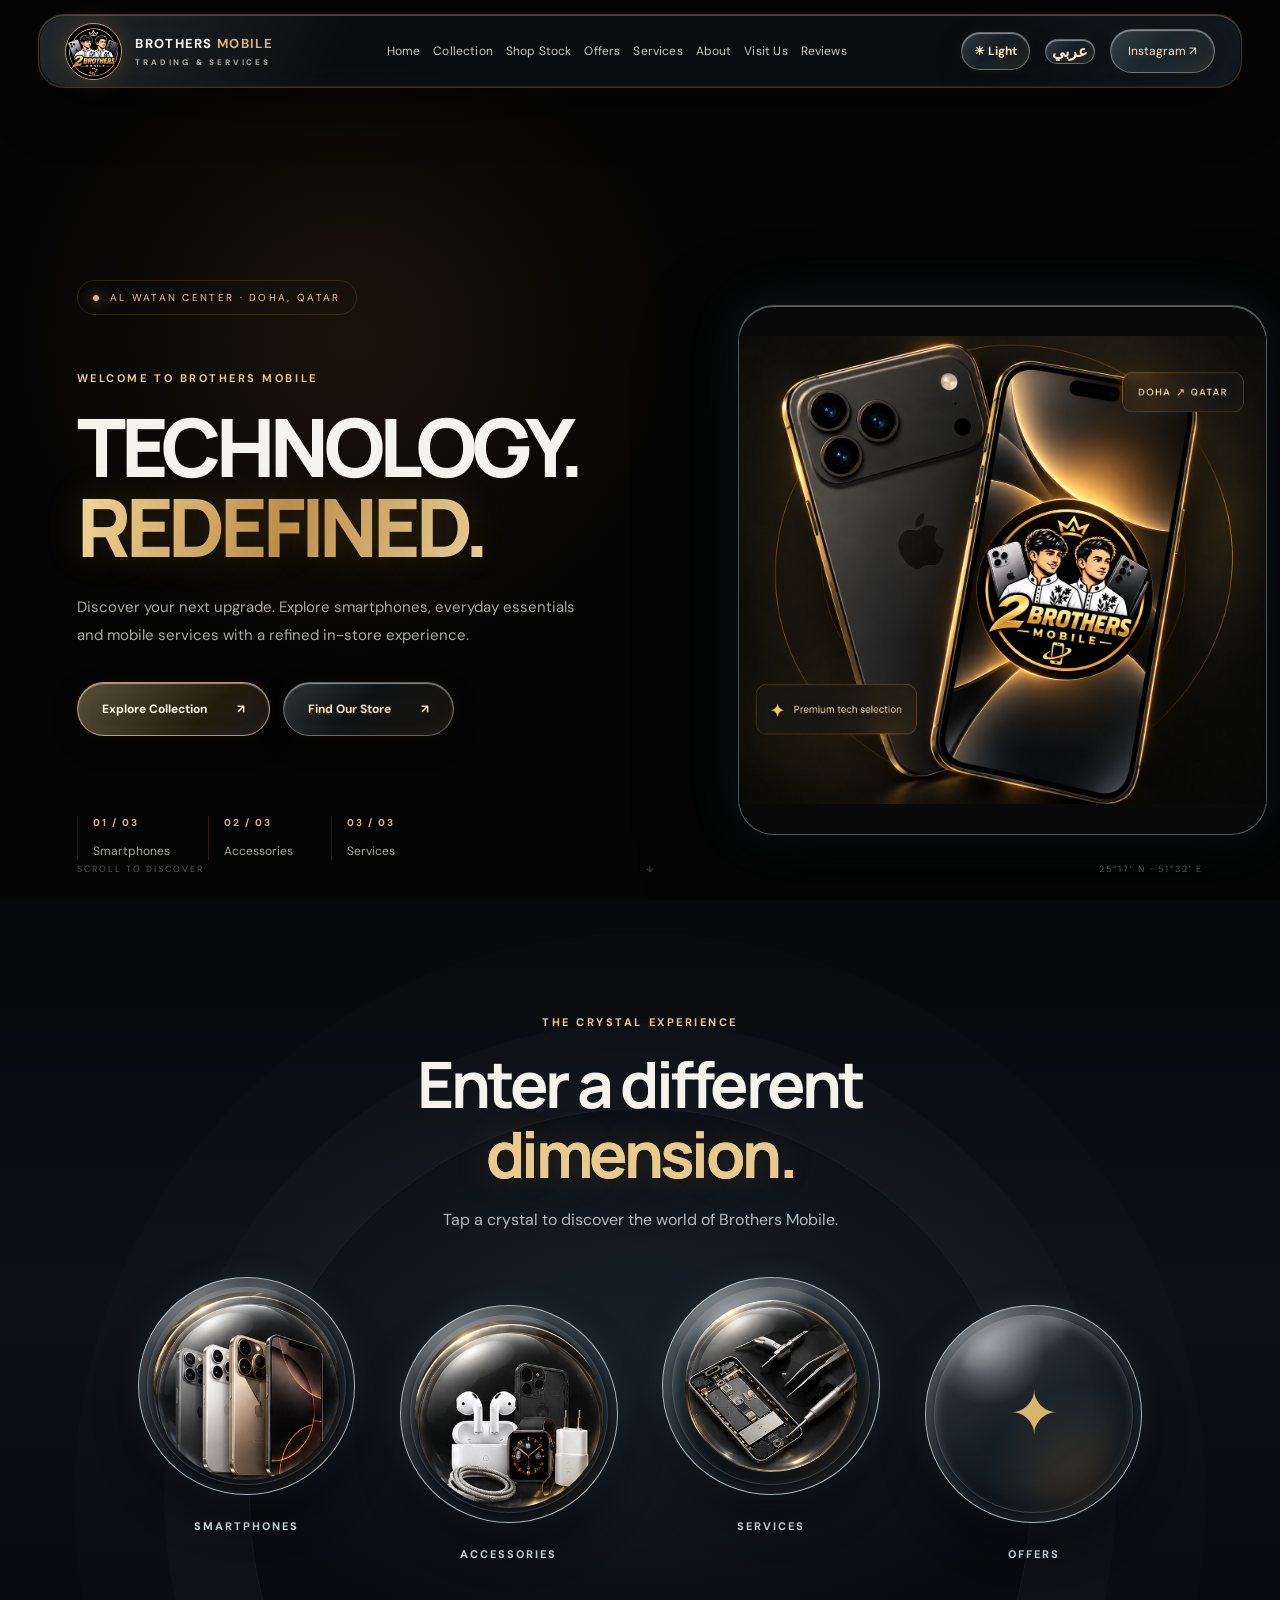
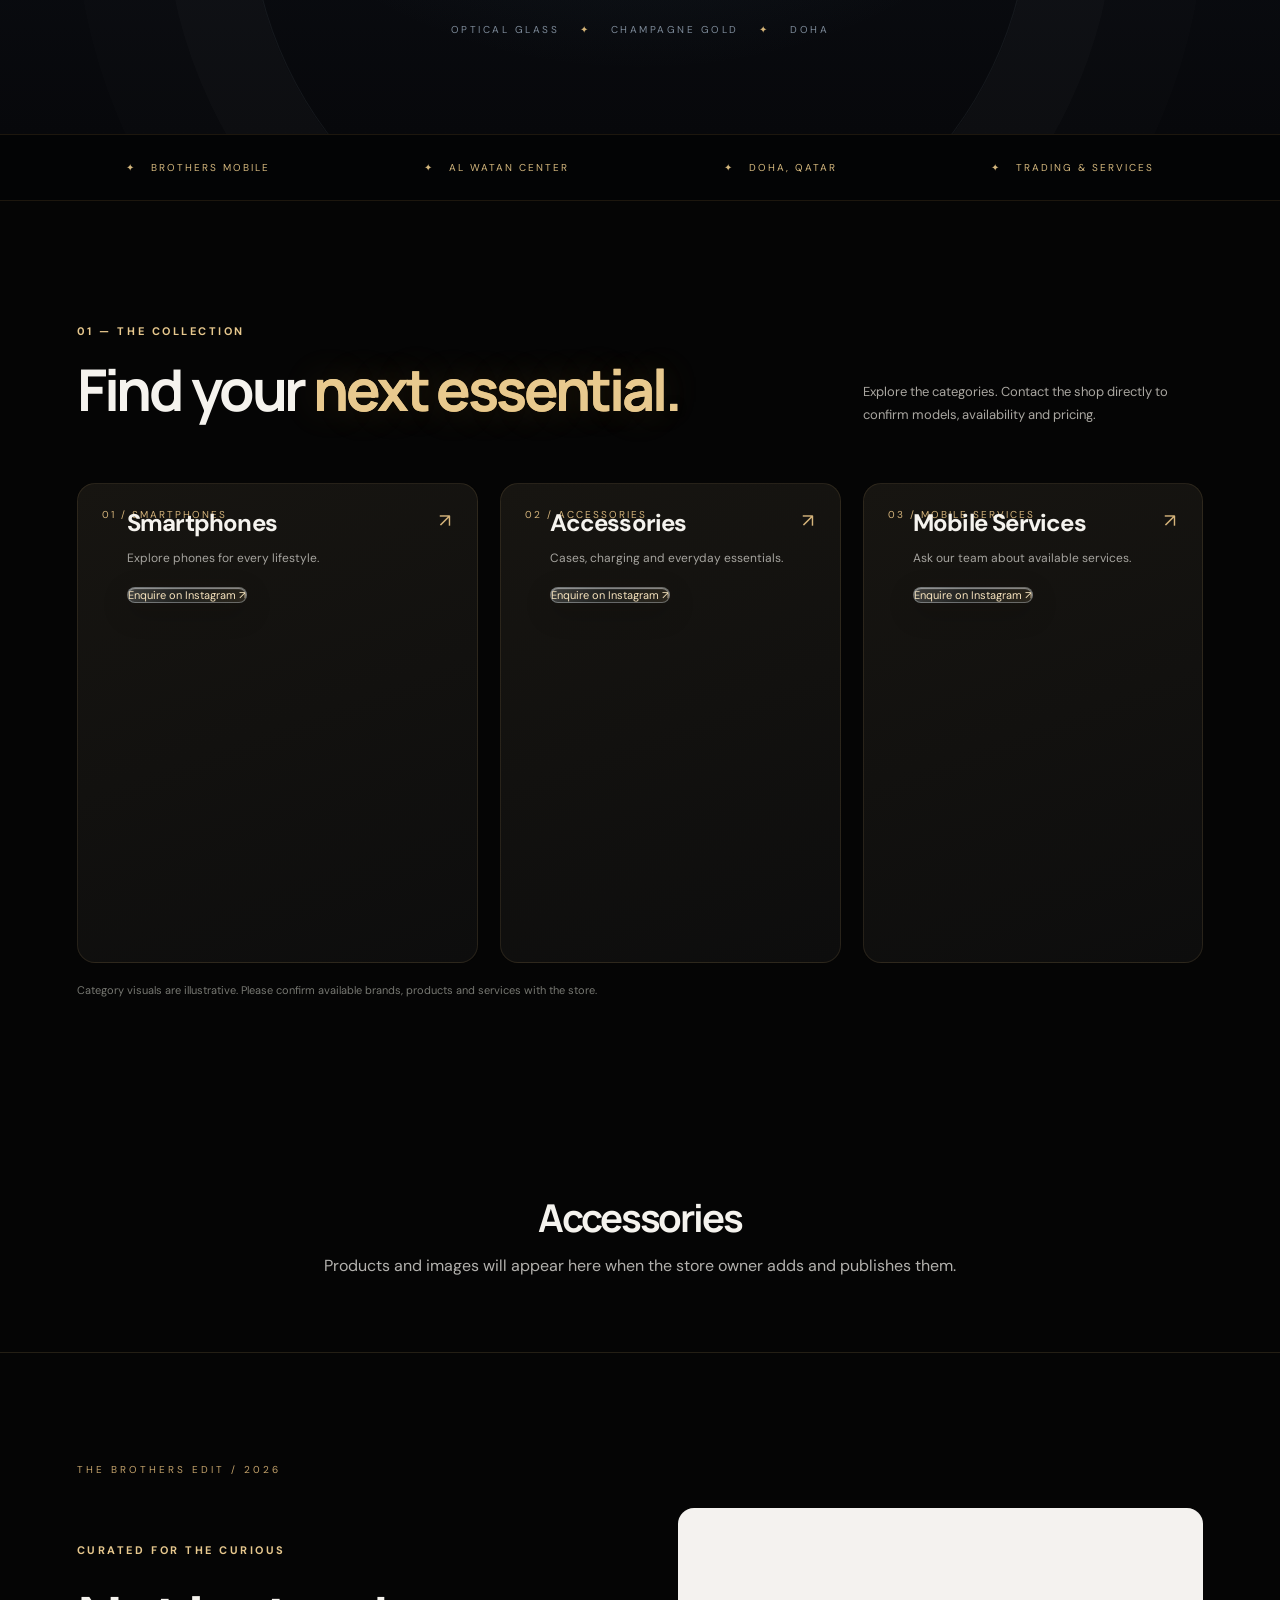
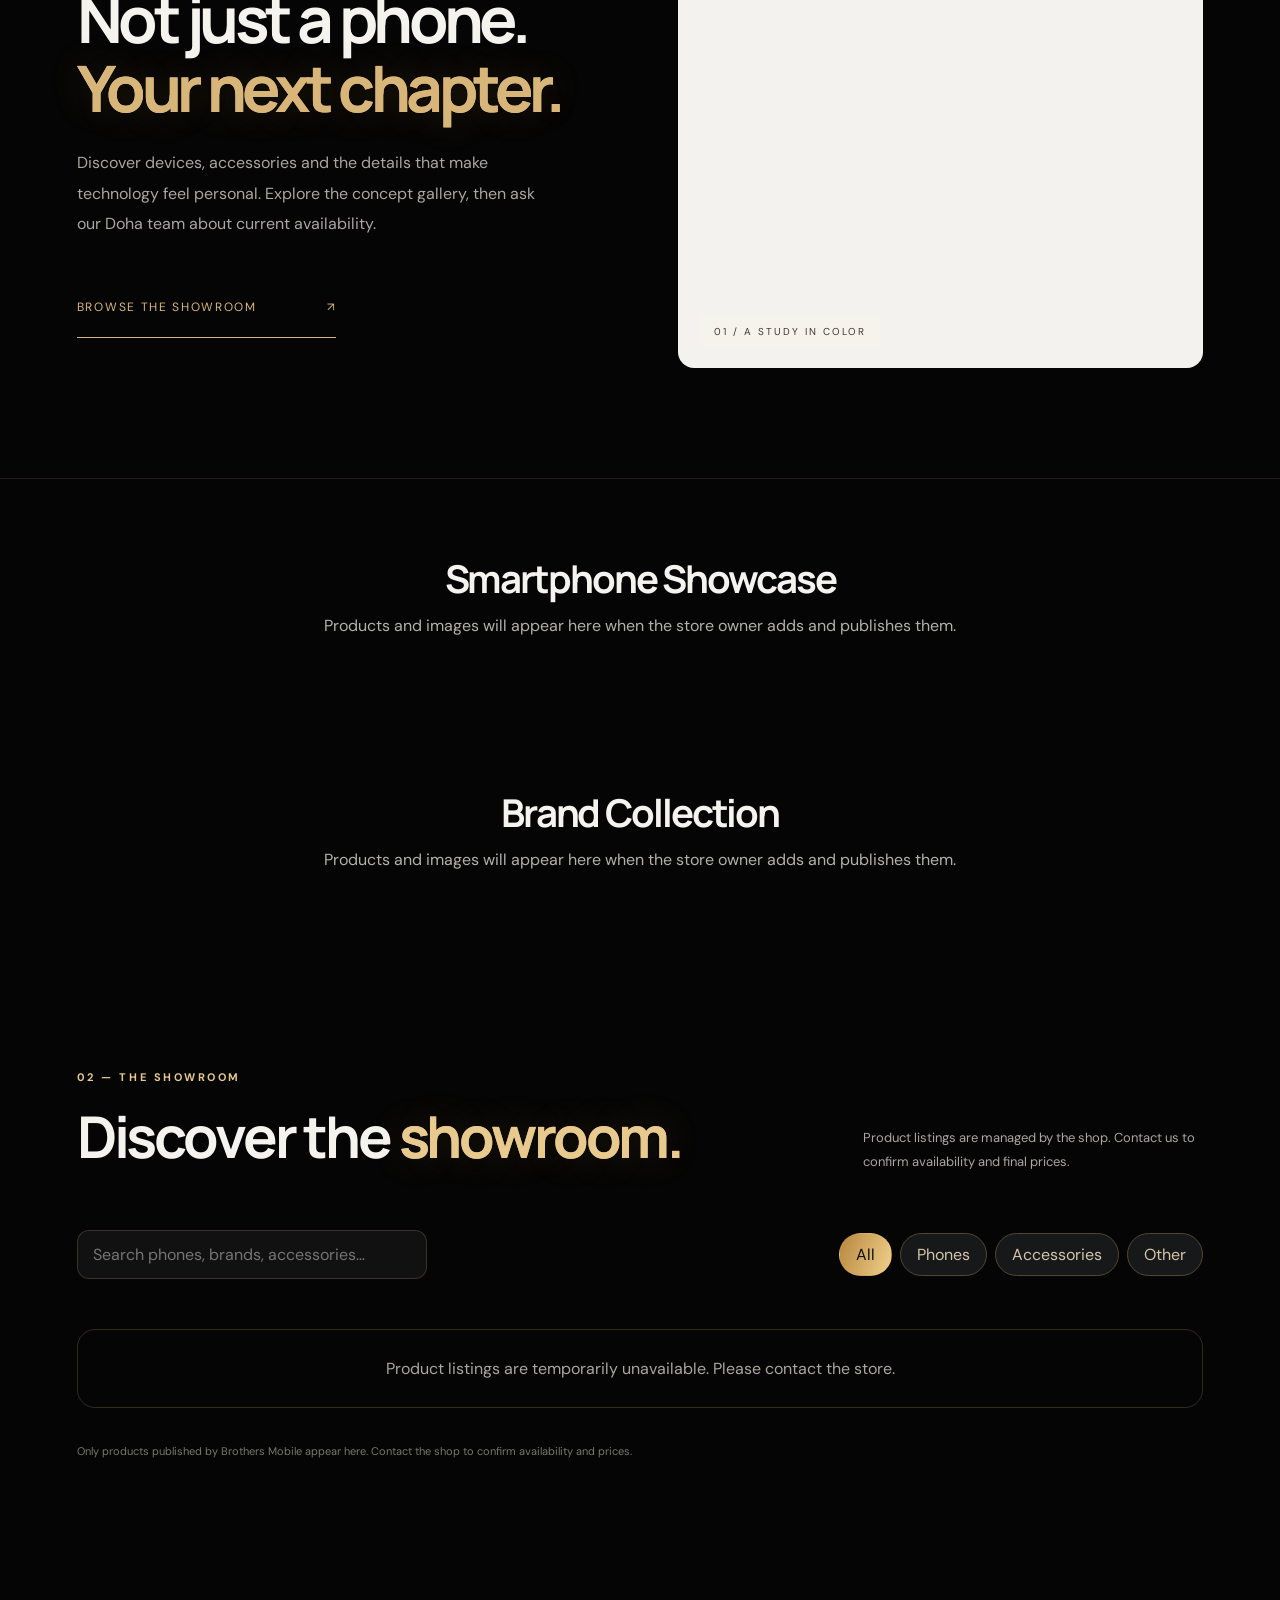
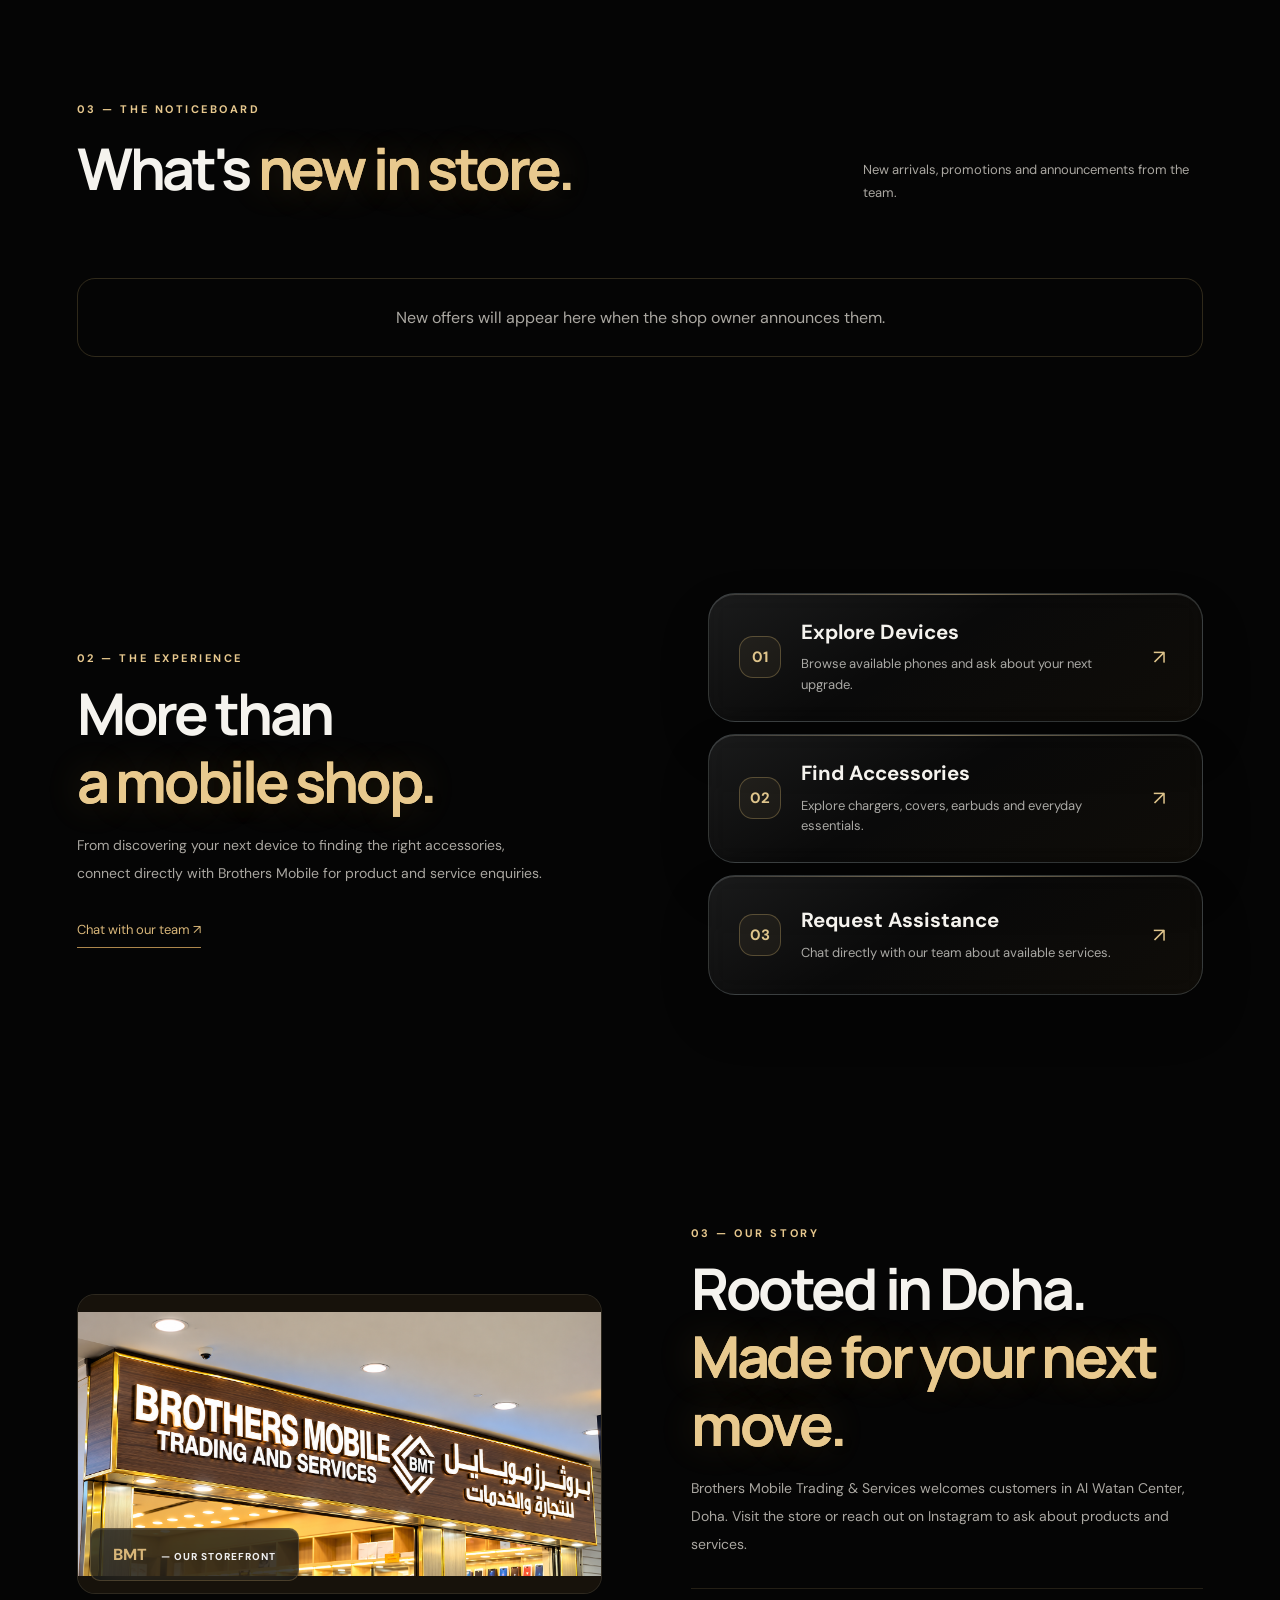
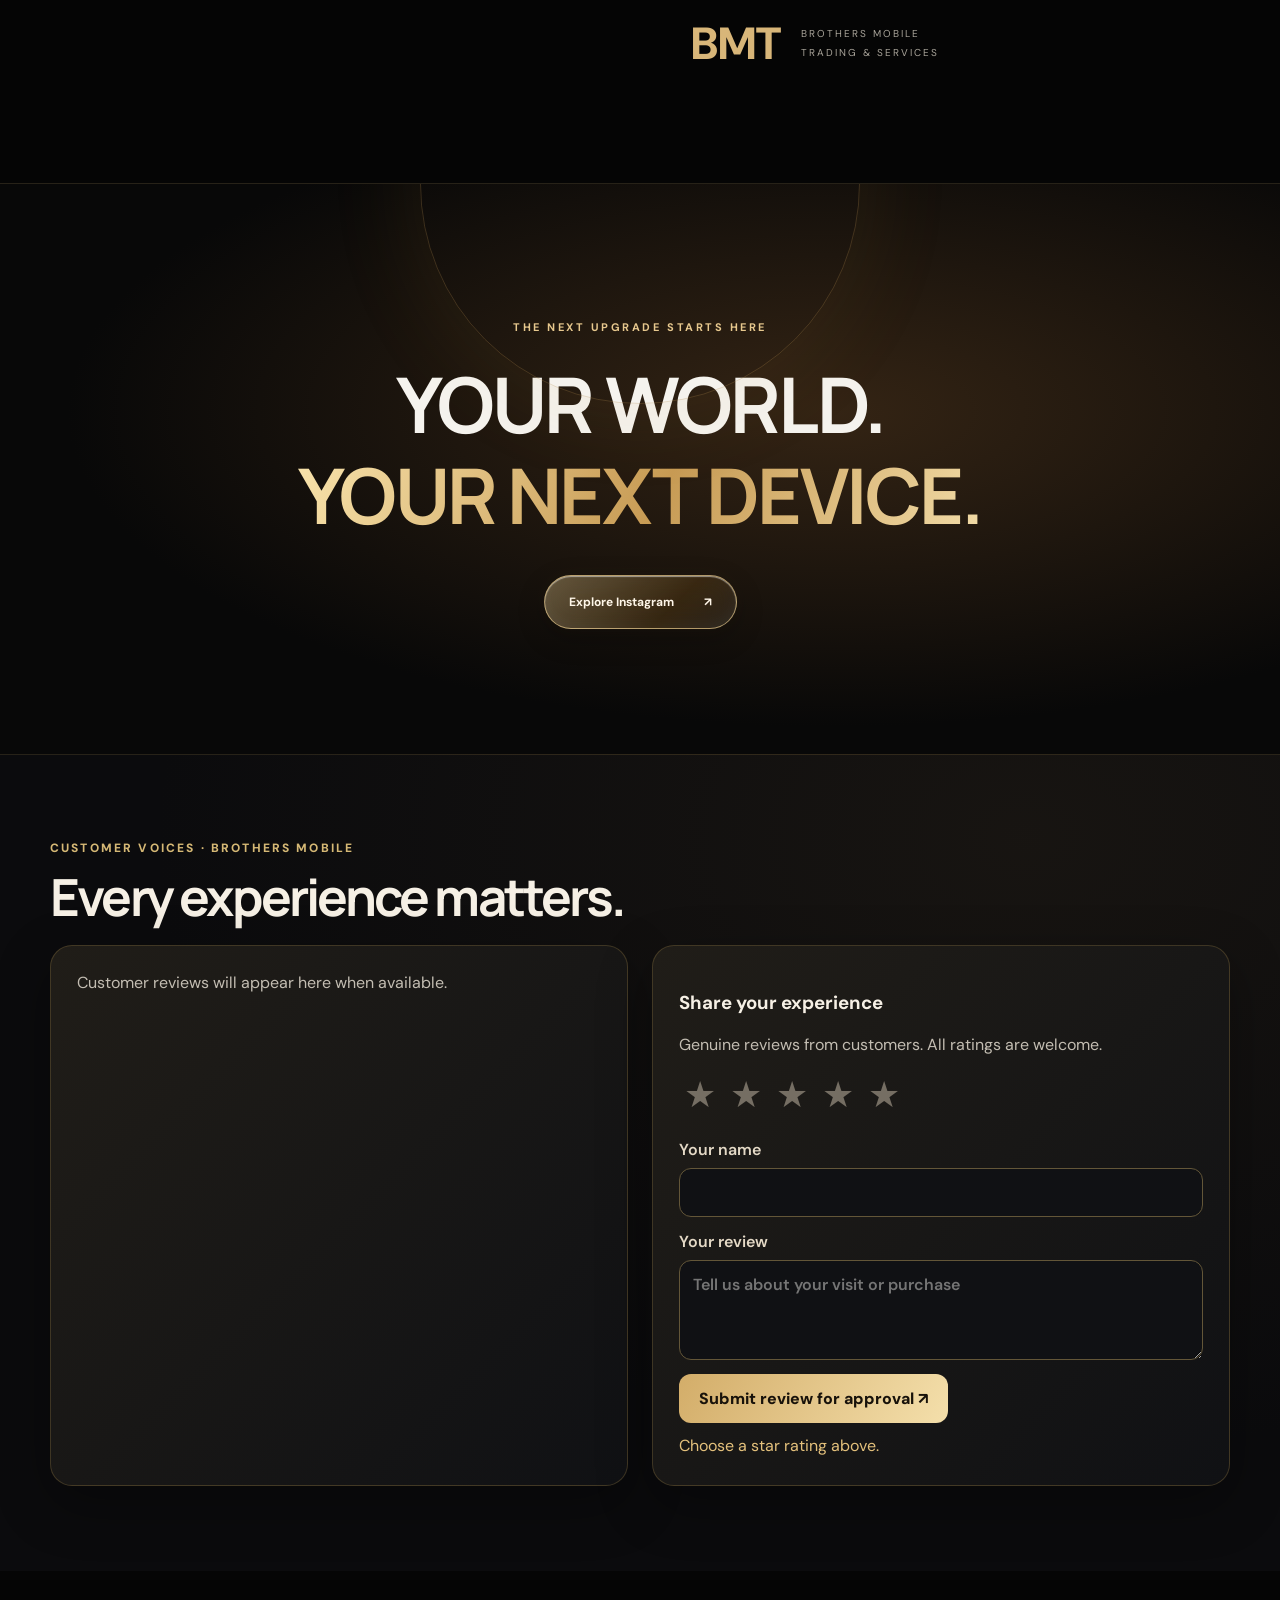
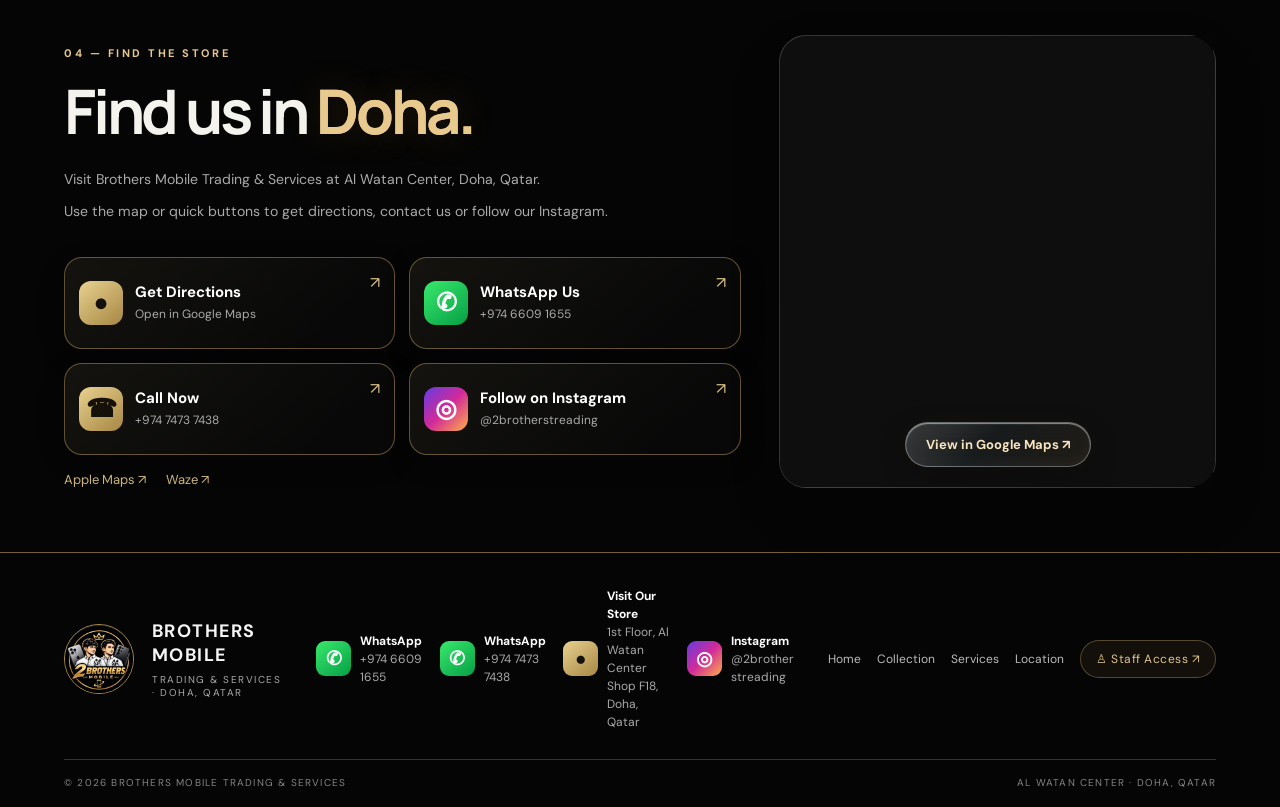
==== commit 04c16829: "Add files via upload" ====
--- a/index.html
+++ b/index.html
@@ -6,7 +6,7 @@
 .bmt-owner-collection-placeholder h2{font-size:clamp(1.6rem,3vw,2.7rem);margin:0 0 14px}
 .bmt-owner-collection-placeholder p{max-width:650px;margin:auto;opacity:.72}
 .hero-visual-frame{min-height:270px;display:flex;align-items:center;justify-content:center}
-.hero-visual-frame:before{content:'BROTHERS MOBILE';letter-spacing:.23em;font-size:clamp(1rem,2vw,1.8rem);color:#d7b56c;text-align:center;padding:24px}
+.hero-visual-frame:before{content:none!important}
 .crystal-sphere__lens{display:flex;align-items:center;justify-content:center;font-size:clamp(30px,5vw,60px);color:#d7b56c}
 .category-product-img{display:none}
 </style><style>
@@ -15,4 +15,5 @@
 .bmt-crystal-category-image{display:block;width:100%;height:100%;object-fit:cover;border-radius:50%;mix-blend-mode:normal}
 .crystal-sphere:focus-visible{outline:3px solid #d7b56c;outline-offset:5px}
 .logo-image,.bmt-lux-footer-logo{object-fit:contain}
-</style><link href="bmt-highlights.css" rel="stylesheet"/><link href="bmt-public-inventory.css" rel="stylesheet"/></head><body><header class="nav glass"><a aria-label="Brothers Mobile home" class="brand" href="#home"><img alt="2 Brothers Mobile logo" class="logo-image" src="assets/brothers-logo.jpg"/><span class="brandname">BROTHERS <strong>MOBILE</strong><small>TRADING &amp; SERVICES</small></span></a><nav id="navlinks"><a data-i="navHome" href="#home">Home</a><a data-i="navCollection" href="#collection">Collection</a><a href="#stock">Shop Stock</a><a href="#offers">Offers</a><a data-i="navServices" href="#services">Services</a><a data-i="navAbout" href="#about">About</a><a data-i="navVisit" href="#visit">Visit Us</a><a href="#bmt-reviews">Reviews</a><a aria-label="Staff access — secure login" class="bmt-mobile-staff" href="/manage.html">♙  Staff Access  ↗</a></nav><div class="navtools"><button aria-label="Switch to light mode" class="theme-toggle" id="themeToggle" title="Switch color theme" type="button">☀ Light</button><button aria-label="Switch language" class="lang" id="lang">عربي</button><a class="navcta" href="https://www.instagram.com/2brotherstreading/" rel="noopener" target="_blank">Instagram ↗</a><button aria-controls="navlinks" aria-expanded="false" aria-label="Toggle navigation" id="menu" type="button">☰</button></div></header><main><section class="hero" id="home"><div class="hero-grid"><div class="hero-copy"><div class="eyebrow"><span class="dot"></span><span data-i="eyebrow">AL WATAN CENTER · DOHA, QATAR</span></div><p class="overline" data-i="overline">WELCOME TO BROTHERS MOBILE</p><h1 data-i="heroTitle">TECHNOLOGY.<br/><em>REDEFINED.</em></h1><p class="lead" data-i="heroLead">Discover your next upgrade. Explore smartphones, everyday essentials and mobile services with a refined in-store experience.</p><div class="actions"><a class="btn gold" href="#collection"><span data-i="explore">Explore Collection</span> <span>↗</span></a><a class="btn outline" href="#visit"><span data-i="find">Find Our Store</span> <span>↗</span></a></div><div class="hero-bottom"><div><strong>01 / 03</strong><span data-i="phones">Smartphones</span></div><div><strong>02 / 03</strong><span data-i="accessories">Accessories</span></div><div><strong>03 / 03</strong><span data-i="service">Services</span></div></div></div><div class="hero-art"><div class="hero-visual-frame"></div></div></div><div class="hero-foot"><span data-i="scroll">SCROLL TO DISCOVER</span><span>↓</span><span>25°17′ N · 51°32′ E</span></div></section><section aria-label="Explore Brothers Mobile" class="crystal-orbit"><div class="crystal-orbit__heading"><span class="crystal-kicker">THE CRYSTAL EXPERIENCE</span><h2>Enter a different <em>dimension.</em></h2><p>Tap a crystal to discover the world of Brothers Mobile.</p></div><div class="crystal-orbit__items"><a aria-label="Explore smartphones" class="crystal-sphere" href="#collection"><span class="crystal-sphere__lens"><img class="bmt-crystal-category-image" src="assets/category-smartphones.webp" alt="" loading="lazy"/></span><span class="crystal-sphere__name">SMARTPHONES</span></a><a aria-label="Explore accessories" class="crystal-sphere" href="#stock"><span class="crystal-sphere__lens"><img class="bmt-crystal-category-image" src="assets/category-accessories.webp" alt="" loading="lazy"/></span><span class="crystal-sphere__name">ACCESSORIES</span></a><a aria-label="Explore mobile services" class="crystal-sphere" href="#services"><span class="crystal-sphere__lens"><img class="bmt-crystal-category-image" src="assets/category-services.webp" alt="" loading="lazy"/></span><span class="crystal-sphere__name">SERVICES</span></a><a aria-label="Explore special offers" class="crystal-sphere" href="#offers"><span class="crystal-sphere__lens">✦</span><span class="crystal-sphere__name">OFFERS</span></a></div><div class="crystal-orbit__foot">OPTICAL GLASS <span>✦</span> CHAMPAGNE GOLD <span>✦</span> DOHA</div></section><section class="strip"><span>✦   BROTHERS MOBILE</span><span>✦   AL WATAN CENTER</span><span>✦   DOHA, QATAR</span><span>✦   TRADING &amp; SERVICES</span></section><section class="section" id="collection"><div class="sectionhead"><div><p class="overline">01 — THE COLLECTION</p><h2 data-i="collectionTitle">Find your <em>next essential.</em></h2></div><p data-i="collectionSub">Explore the categories. Contact the shop directly to confirm models, availability and pricing.</p></div><div class="categories"><article class="category featured"><div class="category-top"><span>01 / SMARTPHONES</span><span>↗</span></div><div class="category-bottom"><h3 data-i="smartTitle">Smartphones</h3><p data-i="smartDesc">Explore phones for every lifestyle.</p><a data-i="enquire" href="https://www.instagram.com/2brotherstreading/" rel="noopener" target="_blank">Enquire on Instagram ↗</a></div></article><article class="category"><div class="category-top"><span>02 / ACCESSORIES</span><span>↗</span></div><div class="category-bottom"><h3 data-i="accTitle">Accessories</h3><p data-i="accDesc">Cases, charging and everyday essentials.</p><a data-i="enquire" href="https://www.instagram.com/2brotherstreading/" rel="noopener" target="_blank">Enquire on Instagram ↗</a></div></article><article class="category"><div class="category-top"><span>03 / MOBILE SERVICES</span><span>↗</span></div><div class="category-bottom"><h3 data-i="serviceTitle">Mobile Services</h3><p data-i="serviceDesc">Ask our team about available services.</p><a data-i="enquire" href="https://www.instagram.com/2brotherstreading/" rel="noopener" target="_blank">Enquire on Instagram ↗</a></div></article></div><p class="disclaimer" data-i="disclaimer">Category visuals are illustrative. Please confirm available brands, products and services with the store.</p></section><section class="bmt-owner-collection-placeholder section" id="accessory-collection"><h2>Accessories</h2><p>Products and images will appear here when the store owner adds and publishes them.</p></section><section aria-label="Featured mobile experience" class="signature-feature section"><div class="signature-label">THE BROTHERS EDIT / 2026</div><div class="signature-grid"><div class="signature-copy"><span class="overline">CURATED FOR THE CURIOUS</span><h2>Not just a phone.<br/><em>Your next chapter.</em></h2><p>Discover devices, accessories and the details that make technology feel personal. Explore the concept gallery, then ask our Doha team about current availability.</p><a class="signature-link" href="#stock">BROWSE THE SHOWROOM <span>↗</span></a></div><div class="signature-photo"><span>01 / A STUDY IN COLOR</span></div></div></section><section class="bmt-owner-collection-placeholder section" id="iphone-showcase"><h2>Smartphone Showcase</h2><p>Products and images will appear here when the store owner adds and publishes them.</p></section><section class="bmt-owner-collection-placeholder section" id="brand-showcase"><h2>Brand Collection</h2><p>Products and images will appear here when the store owner adds and publishes them.</p></section><section aria-label="Featured devices and announcements" class="section" id="owner-highlights"><div class="sectionhead"><div><p class="overline">HANDPICKED BY THE SHOP</p><h2>Featured <em>devices &amp; updates.</em></h2></div><p>Only announcements and devices selected by the shop owner appear here.</p></div><div aria-live="polite" class="bmt-highlight-grid" id="bmtHighlightGrid"></div></section><section class="section inventory" id="stock"><div class="sectionhead"><div><p class="overline">02 — THE SHOWROOM</p><h2>Discover the <em>showroom.</em></h2></div><p>Product listings are managed by the shop. Contact us to confirm availability and final prices.</p></div><div class="stock-tools"><input aria-label="Search stock" id="stockSearch" placeholder="Search phones, brands, accessories…" type="search"/><div class="filter-pills" id="stockFilters"><button class="active" data-filter="All">All</button><button data-filter="Phones">Phones</button><button data-filter="Accessories">Accessories</button><button data-filter="Other">Other</button></div></div><div class="stock-grid" id="stockGrid"></div><p class="disclaimer">Only products published by Brothers Mobile appear here. Contact the shop to confirm availability and prices.</p></section><section class="section offers" id="offers"><div class="sectionhead"><div><p class="overline">03 — THE NOTICEBOARD</p><h2>What's <em>new in store.</em></h2></div><p>New arrivals, promotions and announcements from the team.</p></div><div class="offer-grid" id="offerGrid"></div></section><section class="section services" id="services"><div class="service-intro"><p class="overline">02 — THE EXPERIENCE</p><h2 data-i="serviceHeading">More than<br/><em>a mobile shop.</em></h2><p data-i="serviceBody">From discovering your next device to finding the right accessories, connect directly with Brothers Mobile for product and service enquiries.</p><a class="textlink" data-i="talk" href="https://wa.me/97466091655?text=Hello%20Brothers%20Mobile%2C%20I%20would%20like%20to%20make%20an%20enquiry." rel="noopener noreferrer" target="_blank">Chat with our team ↗</a></div><div class="service-list"><a aria-label="Explore Devices" class="service-row bmt-action-row" href="#stock"><span class="bmt-service-number">01</span><div><h3 data-i="row1">Explore Devices</h3><p data-i="row1p">Browse available phones and ask about your next upgrade.</p></div><span class="bmt-service-arrow">↗</span></a><a aria-label="Find Accessories" class="service-row bmt-action-row" href="#stock"><span class="bmt-service-number">02</span><div><h3 data-i="row2">Find Accessories</h3><p data-i="row2p">Explore chargers, covers, earbuds and everyday essentials.</p></div><span class="bmt-service-arrow">↗</span></a><a aria-label="Request Assistance" class="service-row bmt-action-row" href="https://wa.me/97466091655?text=Hello%20Brothers%20Mobile%2C%20I%20would%20like%20to%20ask%20about%20your%20mobile%20services." rel="noopener noreferrer" target="_blank"><span class="bmt-service-number">03</span><div><h3 data-i="row3">Request Assistance</h3><p data-i="row3p">Chat directly with our team about available services.</p></div><span class="bmt-service-arrow">↗</span></a><a aria-label="Discuss business partnerships on WhatsApp" class="service-row bmt-partner-row bmt-action-row" hidden="" href="https://wa.me/97466091655?text=Hello%20Brothers%20Mobile%2C%20I%20would%20like%20to%20discuss%20a%20business%20partnership." id="bmtPartnerCard" rel="noopener noreferrer" target="_blank"><span>04</span><div><h3>Build the Future Together</h3><p>Supplier collaborations, wholesale opportunities and private partnership enquiries.</p></div><span class="bmt-service-arrow">↗</span></a></div></section><section class="section about" id="about"><div class="about-image"><img alt="Brothers Mobile Trading and Services shop sign in Doha" loading="lazy" src="assets/premium-storefront.png"/><div class="photo-caption glass">BMT <span>— OUR STOREFRONT</span></div></div><div class="about-copy"><p class="overline">03 — OUR STORY</p><h2 data-i="aboutTitle">Rooted in Doha.<br/><em>Made for your next move.</em></h2><p data-i="aboutBody">Brothers Mobile Trading &amp; Services welcomes customers in Al Watan Center, Doha. Visit the store or reach out on Instagram to ask about products and services.</p><div class="about-stat"><span class="big">BMT</span><span data-i="aboutStat">BROTHERS MOBILE<br/>TRADING &amp; SERVICES</span></div></div></section><section class="banner"><div class="banner-light"></div><p class="overline">THE NEXT UPGRADE STARTS HERE</p><h2 data-i="bannerTitle">YOUR WORLD.<br/><em>YOUR NEXT DEVICE.</em></h2><a class="btn gold" href="https://www.instagram.com/2brotherstreading/" rel="noopener" target="_blank"><span data-i="instagram">Explore Instagram</span> ↗</a></section><section aria-label="Customer reviews" id="bmt-reviews"><div class="rv-kicker">CUSTOMER VOICES · BROTHERS MOBILE</div><h2>Every experience matters.</h2><div class="rv-layout"><div class="rv-panel"><div class="rv-muted" id="rv-summary">Loading verified submissions…</div><div id="rv-list"></div></div><div class="rv-panel"><h3>Share your experience</h3><p class="rv-muted">Genuine reviews from customers. All ratings are welcome.</p><form id="rv-form"><div aria-label="Star rating" class="rv-pick" role="group" tabindex="0"><button aria-label="1 star" data-rating="1" type="button">★</button><button aria-label="2 stars" data-rating="2" type="button">★</button><button aria-label="3 stars" data-rating="3" type="button">★</button><button aria-label="4 stars" data-rating="4" type="button">★</button><button aria-label="5 stars" data-rating="5" type="button">★</button></div><label>Your name<input autocomplete="name" maxlength="60" minlength="2" name="name" required=""/></label><label>Your review<textarea maxlength="800" minlength="15" name="review" placeholder="Tell us about your visit or purchase" required=""></textarea></label><input aria-hidden="true" autocomplete="off" name="website" style="position:absolute;left:-9999px" tabindex="-1"/><button class="rv-submit" type="submit">Submit review for approval ↗</button><div class="rv-status" id="rv-status" role="status"></div></form></div></div></section><section class="section visit" id="visit"><div><p class="overline">04 — FIND THE STORE</p><h2 data-i="visitTitle">Find us in <em>Doha.</em></h2><p class="visittext" data-i="visitBody">Visit Brothers Mobile Trading &amp; Services at Al Watan Center, Doha, Qatar.</p><p class="bmt-locator-sub">Use the map or quick buttons to get directions, contact us or follow our Instagram.</p><div class="bmt-locator-actions"><a class="bmt-locator-action" href="https://www.google.com/maps/search/?api=1&amp;query=Al%20Watan%20Center%2C%20Doha%2C%20Qatar" rel="noopener noreferrer" target="_blank"><span class="bmt-locator-icon bmt-gold-icon">●</span><span class="bmt-locator-action-text"><strong>Get Directions</strong><small>Open in Google Maps</small></span><span class="bmt-arrow">↗</span></a><a class="bmt-locator-action" href="https://wa.me/97466091655" rel="noopener noreferrer" target="_blank"><span class="bmt-locator-icon bmt-whatsapp-icon">✆</span><span class="bmt-locator-action-text"><strong>WhatsApp Us</strong><small>+974 6609 1655</small></span><span class="bmt-arrow">↗</span></a><a class="bmt-locator-action" href="tel:+97474737438"><span class="bmt-locator-icon bmt-gold-icon">☎</span><span class="bmt-locator-action-text"><strong>Call Now</strong><small>+974 7473 7438</small></span><span class="bmt-arrow">↗</span></a><a class="bmt-locator-action" href="https://www.instagram.com/2brotherstreading/" rel="noopener noreferrer" target="_blank"><span class="bmt-locator-icon bmt-instagram-icon">◎</span><span class="bmt-locator-action-text"><strong>Follow on Instagram</strong><small>@2brotherstreading</small></span><span class="bmt-arrow">↗</span></a></div><div class="bmt-secondary-maps"><a href="https://maps.apple.com/?q=Al%20Watan%20Center%2C%20Doha%2C%20Qatar" rel="noopener noreferrer" target="_blank">Apple Maps ↗</a><a href="https://waze.com/ul?q=Al%20Watan%20Center%2C%20Doha%2C%20Qatar&amp;navigate=yes" rel="noopener noreferrer" target="_blank">Waze ↗</a></div></div><div class="map-panel real-map bmt-locator-map"><iframe allowfullscreen="" loading="lazy" referrerpolicy="no-referrer-when-downgrade" src="https://www.google.com/maps?q=Al%20Watan%20Center%2C%20Doha%2C%20Qatar&amp;output=embed" title="Google Maps — search for Al Watan Center, Doha"></iframe><div class="map-actions"><a href="https://www.google.com/maps/search/?api=1&amp;query=Al%20Watan%20Center%2C%20Doha%2C%20Qatar" rel="noopener" target="_blank">View in Google Maps ↗</a></div></div></section></main><footer><div class="bmt-lux-footer-main"><div class="bmt-lux-footer-brand"><img alt="Brothers Mobile logo" class="bmt-lux-footer-logo" src="assets/brothers-logo.jpg"/><div><h3>BROTHERS MOBILE</h3><p>TRADING &amp; SERVICES · DOHA, QATAR</p></div></div><div class="bmt-lux-footer-contacts"><a href="https://wa.me/97466091655" rel="noopener noreferrer" target="_blank"><span class="bmt-foot-icon bmt-whatsapp-icon">✆</span><span><strong>WhatsApp</strong><small>+974 6609 1655</small></span></a><a href="https://wa.me/97474737438" rel="noopener noreferrer" target="_blank"><span class="bmt-foot-icon bmt-whatsapp-icon">✆</span><span><strong>WhatsApp</strong><small>+974 7473 7438</small></span></a><a href="https://www.google.com/maps/search/?api=1&amp;query=Al%20Watan%20Center%2C%20Doha%2C%20Qatar" rel="noopener noreferrer" target="_blank"><span class="bmt-foot-icon bmt-gold-icon">●</span><span><strong>Visit Our Store</strong><small>1st Floor, Al Watan Center<br/>Shop F18, Doha, Qatar</small></span></a><a href="https://www.instagram.com/2brotherstreading/" rel="noopener noreferrer" target="_blank"><span class="bmt-foot-icon bmt-instagram-icon">◎</span><span><strong>Instagram</strong><small>@2brotherstreading</small></span></a></div><nav aria-label="Footer navigation" class="bmt-lux-footer-links"><a href="#home">Home</a><a href="#collection">Collection</a><a href="#services">Services</a><a href="#visit">Location</a><button aria-label="Open secure staff sign in" class="bmt-footer-staff" id="adminOpen" type="button">♙  Staff Access ↗</button></nav></div><div class="bmt-lux-footer-bottom"><span>© <span id="year">2026</span> BROTHERS MOBILE TRADING &amp; SERVICES</span><span>AL WATAN CENTER · DOHA, QATAR</span></div><div aria-label="Social media links" class="bmt-social-links" id="bmtSocialLinks"></div></footer><script src="script.js"></script><script defer="" src="obsidian-crystal.js"></script><script src="bmt-public-inventory.js"></script><script src="theme.js"></script><script defer="" src="showcase-upgrade.js"></script><script defer="" src="business-profile.js"></script><script defer="" src="bmt-reviews.js"></script><script defer="True" src="bmt-mobile-nav.js"></script><script defer="" src="bmt-highlights.js"></script></body></html>
+.hero-visual-frame{width:100%;min-height:0;overflow:hidden;background:#090909;border-radius:18px}.bmt-original-hero-image{display:block;width:100%;height:auto;max-height:740px;object-fit:contain;object-position:center;background:#090909}@media(max-width:700px){.hero-visual-frame{border-radius:14px}.bmt-original-hero-image{max-height:none}}
+</style><link href="bmt-highlights.css" rel="stylesheet"/><link href="bmt-public-inventory.css" rel="stylesheet"/></head><body><header class="nav glass"><a aria-label="Brothers Mobile home" class="brand" href="#home"><img alt="2 Brothers Mobile logo" class="logo-image" src="assets/brothers-logo.jpg"/><span class="brandname">BROTHERS <strong>MOBILE</strong><small>TRADING &amp; SERVICES</small></span></a><nav id="navlinks"><a data-i="navHome" href="#home">Home</a><a data-i="navCollection" href="#collection">Collection</a><a href="#stock">Shop Stock</a><a href="#offers">Offers</a><a data-i="navServices" href="#services">Services</a><a data-i="navAbout" href="#about">About</a><a data-i="navVisit" href="#visit">Visit Us</a><a href="#bmt-reviews">Reviews</a><a aria-label="Staff access — secure login" class="bmt-mobile-staff" href="/manage.html">♙  Staff Access  ↗</a></nav><div class="navtools"><button aria-label="Switch to light mode" class="theme-toggle" id="themeToggle" title="Switch color theme" type="button">☀ Light</button><button aria-label="Switch language" class="lang" id="lang">عربي</button><a class="navcta" href="https://www.instagram.com/2brotherstreading/" rel="noopener" target="_blank">Instagram ↗</a><button aria-controls="navlinks" aria-expanded="false" aria-label="Toggle navigation" id="menu" type="button">☰</button></div></header><main><section class="hero" id="home"><div class="hero-grid"><div class="hero-copy"><div class="eyebrow"><span class="dot"></span><span data-i="eyebrow">AL WATAN CENTER · DOHA, QATAR</span></div><p class="overline" data-i="overline">WELCOME TO BROTHERS MOBILE</p><h1 data-i="heroTitle">TECHNOLOGY.<br/><em>REDEFINED.</em></h1><p class="lead" data-i="heroLead">Discover your next upgrade. Explore smartphones, everyday essentials and mobile services with a refined in-store experience.</p><div class="actions"><a class="btn gold" href="#collection"><span data-i="explore">Explore Collection</span> <span>↗</span></a><a class="btn outline" href="#visit"><span data-i="find">Find Our Store</span> <span>↗</span></a></div><div class="hero-bottom"><div><strong>01 / 03</strong><span data-i="phones">Smartphones</span></div><div><strong>02 / 03</strong><span data-i="accessories">Accessories</span></div><div><strong>03 / 03</strong><span data-i="service">Services</span></div></div></div><div class="hero-art"><div class="hero-visual-frame"><img src="assets/hero-showcase.png" alt="Brothers Mobile original black and gold smartphone showcase with official logo" class="bmt-original-hero-image" decoding="async" fetchpriority="high"/></div></div></div><div class="hero-foot"><span data-i="scroll">SCROLL TO DISCOVER</span><span>↓</span><span>25°17′ N · 51°32′ E</span></div></section><section aria-label="Explore Brothers Mobile" class="crystal-orbit"><div class="crystal-orbit__heading"><span class="crystal-kicker">THE CRYSTAL EXPERIENCE</span><h2>Enter a different <em>dimension.</em></h2><p>Tap a crystal to discover the world of Brothers Mobile.</p></div><div class="crystal-orbit__items"><a aria-label="Explore smartphones" class="crystal-sphere" href="#collection"><span class="crystal-sphere__lens"><img class="bmt-crystal-category-image" src="assets/category-smartphones.webp" alt="" loading="lazy"/></span><span class="crystal-sphere__name">SMARTPHONES</span></a><a aria-label="Explore accessories" class="crystal-sphere" href="#stock"><span class="crystal-sphere__lens"><img class="bmt-crystal-category-image" src="assets/category-accessories.webp" alt="" loading="lazy"/></span><span class="crystal-sphere__name">ACCESSORIES</span></a><a aria-label="Explore mobile services" class="crystal-sphere" href="#services"><span class="crystal-sphere__lens"><img class="bmt-crystal-category-image" src="assets/category-services.webp" alt="" loading="lazy"/></span><span class="crystal-sphere__name">SERVICES</span></a><a aria-label="Explore special offers" class="crystal-sphere" href="#offers"><span class="crystal-sphere__lens">✦</span><span class="crystal-sphere__name">OFFERS</span></a></div><div class="crystal-orbit__foot">OPTICAL GLASS <span>✦</span> CHAMPAGNE GOLD <span>✦</span> DOHA</div></section><section class="strip"><span>✦   BROTHERS MOBILE</span><span>✦   AL WATAN CENTER</span><span>✦   DOHA, QATAR</span><span>✦   TRADING &amp; SERVICES</span></section><section class="section" id="collection"><div class="sectionhead"><div><p class="overline">01 — THE COLLECTION</p><h2 data-i="collectionTitle">Find your <em>next essential.</em></h2></div><p data-i="collectionSub">Explore the categories. Contact the shop directly to confirm models, availability and pricing.</p></div><div class="categories"><article class="category featured"><div class="category-top"><span>01 / SMARTPHONES</span><span>↗</span></div><div class="category-bottom"><h3 data-i="smartTitle">Smartphones</h3><p data-i="smartDesc">Explore phones for every lifestyle.</p><a data-i="enquire" href="https://www.instagram.com/2brotherstreading/" rel="noopener" target="_blank">Enquire on Instagram ↗</a></div></article><article class="category"><div class="category-top"><span>02 / ACCESSORIES</span><span>↗</span></div><div class="category-bottom"><h3 data-i="accTitle">Accessories</h3><p data-i="accDesc">Cases, charging and everyday essentials.</p><a data-i="enquire" href="https://www.instagram.com/2brotherstreading/" rel="noopener" target="_blank">Enquire on Instagram ↗</a></div></article><article class="category"><div class="category-top"><span>03 / MOBILE SERVICES</span><span>↗</span></div><div class="category-bottom"><h3 data-i="serviceTitle">Mobile Services</h3><p data-i="serviceDesc">Ask our team about available services.</p><a data-i="enquire" href="https://www.instagram.com/2brotherstreading/" rel="noopener" target="_blank">Enquire on Instagram ↗</a></div></article></div><p class="disclaimer" data-i="disclaimer">Category visuals are illustrative. Please confirm available brands, products and services with the store.</p></section><section class="bmt-owner-collection-placeholder section" id="accessory-collection"><h2>Accessories</h2><p>Products and images will appear here when the store owner adds and publishes them.</p></section><section aria-label="Featured mobile experience" class="signature-feature section"><div class="signature-label">THE BROTHERS EDIT / 2026</div><div class="signature-grid"><div class="signature-copy"><span class="overline">CURATED FOR THE CURIOUS</span><h2>Not just a phone.<br/><em>Your next chapter.</em></h2><p>Discover devices, accessories and the details that make technology feel personal. Explore the concept gallery, then ask our Doha team about current availability.</p><a class="signature-link" href="#stock">BROWSE THE SHOWROOM <span>↗</span></a></div><div class="signature-photo"><span>01 / A STUDY IN COLOR</span></div></div></section><section class="bmt-owner-collection-placeholder section" id="iphone-showcase"><h2>Smartphone Showcase</h2><p>Products and images will appear here when the store owner adds and publishes them.</p></section><section class="bmt-owner-collection-placeholder section" id="brand-showcase"><h2>Brand Collection</h2><p>Products and images will appear here when the store owner adds and publishes them.</p></section><section aria-label="Featured devices and announcements" class="section" id="owner-highlights"><div class="sectionhead"><div><p class="overline">HANDPICKED BY THE SHOP</p><h2>Featured <em>devices &amp; updates.</em></h2></div><p>Only announcements and devices selected by the shop owner appear here.</p></div><div aria-live="polite" class="bmt-highlight-grid" id="bmtHighlightGrid"></div></section><section class="section inventory" id="stock"><div class="sectionhead"><div><p class="overline">02 — THE SHOWROOM</p><h2>Discover the <em>showroom.</em></h2></div><p>Product listings are managed by the shop. Contact us to confirm availability and final prices.</p></div><div class="stock-tools"><input aria-label="Search stock" id="stockSearch" placeholder="Search phones, brands, accessories…" type="search"/><div class="filter-pills" id="stockFilters"><button class="active" data-filter="All">All</button><button data-filter="Phones">Phones</button><button data-filter="Accessories">Accessories</button><button data-filter="Other">Other</button></div></div><div class="stock-grid" id="stockGrid"></div><p class="disclaimer">Only products published by Brothers Mobile appear here. Contact the shop to confirm availability and prices.</p></section><section class="section offers" id="offers"><div class="sectionhead"><div><p class="overline">03 — THE NOTICEBOARD</p><h2>What's <em>new in store.</em></h2></div><p>New arrivals, promotions and announcements from the team.</p></div><div class="offer-grid" id="offerGrid"></div></section><section class="section services" id="services"><div class="service-intro"><p class="overline">02 — THE EXPERIENCE</p><h2 data-i="serviceHeading">More than<br/><em>a mobile shop.</em></h2><p data-i="serviceBody">From discovering your next device to finding the right accessories, connect directly with Brothers Mobile for product and service enquiries.</p><a class="textlink" data-i="talk" href="https://wa.me/97466091655?text=Hello%20Brothers%20Mobile%2C%20I%20would%20like%20to%20make%20an%20enquiry." rel="noopener noreferrer" target="_blank">Chat with our team ↗</a></div><div class="service-list"><a aria-label="Explore Devices" class="service-row bmt-action-row" href="#stock"><span class="bmt-service-number">01</span><div><h3 data-i="row1">Explore Devices</h3><p data-i="row1p">Browse available phones and ask about your next upgrade.</p></div><span class="bmt-service-arrow">↗</span></a><a aria-label="Find Accessories" class="service-row bmt-action-row" href="#stock"><span class="bmt-service-number">02</span><div><h3 data-i="row2">Find Accessories</h3><p data-i="row2p">Explore chargers, covers, earbuds and everyday essentials.</p></div><span class="bmt-service-arrow">↗</span></a><a aria-label="Request Assistance" class="service-row bmt-action-row" href="https://wa.me/97466091655?text=Hello%20Brothers%20Mobile%2C%20I%20would%20like%20to%20ask%20about%20your%20mobile%20services." rel="noopener noreferrer" target="_blank"><span class="bmt-service-number">03</span><div><h3 data-i="row3">Request Assistance</h3><p data-i="row3p">Chat directly with our team about available services.</p></div><span class="bmt-service-arrow">↗</span></a><a aria-label="Discuss business partnerships on WhatsApp" class="service-row bmt-partner-row bmt-action-row" hidden="" href="https://wa.me/97466091655?text=Hello%20Brothers%20Mobile%2C%20I%20would%20like%20to%20discuss%20a%20business%20partnership." id="bmtPartnerCard" rel="noopener noreferrer" target="_blank"><span>04</span><div><h3>Build the Future Together</h3><p>Supplier collaborations, wholesale opportunities and private partnership enquiries.</p></div><span class="bmt-service-arrow">↗</span></a></div></section><section class="section about" id="about"><div class="about-image"><img alt="Brothers Mobile Trading and Services shop sign in Doha" loading="lazy" src="assets/premium-storefront.png"/><div class="photo-caption glass">BMT <span>— OUR STOREFRONT</span></div></div><div class="about-copy"><p class="overline">03 — OUR STORY</p><h2 data-i="aboutTitle">Rooted in Doha.<br/><em>Made for your next move.</em></h2><p data-i="aboutBody">Brothers Mobile Trading &amp; Services welcomes customers in Al Watan Center, Doha. Visit the store or reach out on Instagram to ask about products and services.</p><div class="about-stat"><span class="big">BMT</span><span data-i="aboutStat">BROTHERS MOBILE<br/>TRADING &amp; SERVICES</span></div></div></section><section class="banner"><div class="banner-light"></div><p class="overline">THE NEXT UPGRADE STARTS HERE</p><h2 data-i="bannerTitle">YOUR WORLD.<br/><em>YOUR NEXT DEVICE.</em></h2><a class="btn gold" href="https://www.instagram.com/2brotherstreading/" rel="noopener" target="_blank"><span data-i="instagram">Explore Instagram</span> ↗</a></section><section aria-label="Customer reviews" id="bmt-reviews"><div class="rv-kicker">CUSTOMER VOICES · BROTHERS MOBILE</div><h2>Every experience matters.</h2><div class="rv-layout"><div class="rv-panel"><div class="rv-muted" id="rv-summary">Loading verified submissions…</div><div id="rv-list"></div></div><div class="rv-panel"><h3>Share your experience</h3><p class="rv-muted">Genuine reviews from customers. All ratings are welcome.</p><form id="rv-form"><div aria-label="Star rating" class="rv-pick" role="group" tabindex="0"><button aria-label="1 star" data-rating="1" type="button">★</button><button aria-label="2 stars" data-rating="2" type="button">★</button><button aria-label="3 stars" data-rating="3" type="button">★</button><button aria-label="4 stars" data-rating="4" type="button">★</button><button aria-label="5 stars" data-rating="5" type="button">★</button></div><label>Your name<input autocomplete="name" maxlength="60" minlength="2" name="name" required=""/></label><label>Your review<textarea maxlength="800" minlength="15" name="review" placeholder="Tell us about your visit or purchase" required=""></textarea></label><input aria-hidden="true" autocomplete="off" name="website" style="position:absolute;left:-9999px" tabindex="-1"/><button class="rv-submit" type="submit">Submit review for approval ↗</button><div class="rv-status" id="rv-status" role="status"></div></form></div></div></section><section class="section visit" id="visit"><div><p class="overline">04 — FIND THE STORE</p><h2 data-i="visitTitle">Find us in <em>Doha.</em></h2><p class="visittext" data-i="visitBody">Visit Brothers Mobile Trading &amp; Services at Al Watan Center, Doha, Qatar.</p><p class="bmt-locator-sub">Use the map or quick buttons to get directions, contact us or follow our Instagram.</p><div class="bmt-locator-actions"><a class="bmt-locator-action" href="https://www.google.com/maps/search/?api=1&amp;query=Al%20Watan%20Center%2C%20Doha%2C%20Qatar" rel="noopener noreferrer" target="_blank"><span class="bmt-locator-icon bmt-gold-icon">●</span><span class="bmt-locator-action-text"><strong>Get Directions</strong><small>Open in Google Maps</small></span><span class="bmt-arrow">↗</span></a><a class="bmt-locator-action" href="https://wa.me/97466091655" rel="noopener noreferrer" target="_blank"><span class="bmt-locator-icon bmt-whatsapp-icon">✆</span><span class="bmt-locator-action-text"><strong>WhatsApp Us</strong><small>+974 6609 1655</small></span><span class="bmt-arrow">↗</span></a><a class="bmt-locator-action" href="tel:+97474737438"><span class="bmt-locator-icon bmt-gold-icon">☎</span><span class="bmt-locator-action-text"><strong>Call Now</strong><small>+974 7473 7438</small></span><span class="bmt-arrow">↗</span></a><a class="bmt-locator-action" href="https://www.instagram.com/2brotherstreading/" rel="noopener noreferrer" target="_blank"><span class="bmt-locator-icon bmt-instagram-icon">◎</span><span class="bmt-locator-action-text"><strong>Follow on Instagram</strong><small>@2brotherstreading</small></span><span class="bmt-arrow">↗</span></a></div><div class="bmt-secondary-maps"><a href="https://maps.apple.com/?q=Al%20Watan%20Center%2C%20Doha%2C%20Qatar" rel="noopener noreferrer" target="_blank">Apple Maps ↗</a><a href="https://waze.com/ul?q=Al%20Watan%20Center%2C%20Doha%2C%20Qatar&amp;navigate=yes" rel="noopener noreferrer" target="_blank">Waze ↗</a></div></div><div class="map-panel real-map bmt-locator-map"><iframe allowfullscreen="" loading="lazy" referrerpolicy="no-referrer-when-downgrade" src="https://www.google.com/maps?q=Al%20Watan%20Center%2C%20Doha%2C%20Qatar&amp;output=embed" title="Google Maps — search for Al Watan Center, Doha"></iframe><div class="map-actions"><a href="https://www.google.com/maps/search/?api=1&amp;query=Al%20Watan%20Center%2C%20Doha%2C%20Qatar" rel="noopener" target="_blank">View in Google Maps ↗</a></div></div></section></main><footer><div class="bmt-lux-footer-main"><div class="bmt-lux-footer-brand"><img alt="Brothers Mobile logo" class="bmt-lux-footer-logo" src="assets/brothers-logo.jpg"/><div><h3>BROTHERS MOBILE</h3><p>TRADING &amp; SERVICES · DOHA, QATAR</p></div></div><div class="bmt-lux-footer-contacts"><a href="https://wa.me/97466091655" rel="noopener noreferrer" target="_blank"><span class="bmt-foot-icon bmt-whatsapp-icon">✆</span><span><strong>WhatsApp</strong><small>+974 6609 1655</small></span></a><a href="https://wa.me/97474737438" rel="noopener noreferrer" target="_blank"><span class="bmt-foot-icon bmt-whatsapp-icon">✆</span><span><strong>WhatsApp</strong><small>+974 7473 7438</small></span></a><a href="https://www.google.com/maps/search/?api=1&amp;query=Al%20Watan%20Center%2C%20Doha%2C%20Qatar" rel="noopener noreferrer" target="_blank"><span class="bmt-foot-icon bmt-gold-icon">●</span><span><strong>Visit Our Store</strong><small>1st Floor, Al Watan Center<br/>Shop F18, Doha, Qatar</small></span></a><a href="https://www.instagram.com/2brotherstreading/" rel="noopener noreferrer" target="_blank"><span class="bmt-foot-icon bmt-instagram-icon">◎</span><span><strong>Instagram</strong><small>@2brotherstreading</small></span></a></div><nav aria-label="Footer navigation" class="bmt-lux-footer-links"><a href="#home">Home</a><a href="#collection">Collection</a><a href="#services">Services</a><a href="#visit">Location</a><button aria-label="Open secure staff sign in" class="bmt-footer-staff" id="adminOpen" type="button">♙  Staff Access ↗</button></nav></div><div class="bmt-lux-footer-bottom"><span>© <span id="year">2026</span> BROTHERS MOBILE TRADING &amp; SERVICES</span><span>AL WATAN CENTER · DOHA, QATAR</span></div><div aria-label="Social media links" class="bmt-social-links" id="bmtSocialLinks"></div></footer><script src="script.js"></script><script defer="" src="obsidian-crystal.js"></script><script src="bmt-public-inventory.js"></script><script src="theme.js"></script><script defer="" src="showcase-upgrade.js"></script><script defer="" src="business-profile.js"></script><script defer="" src="bmt-reviews.js"></script><script defer="True" src="bmt-mobile-nav.js"></script><script defer="" src="bmt-highlights.js"></script></body></html>
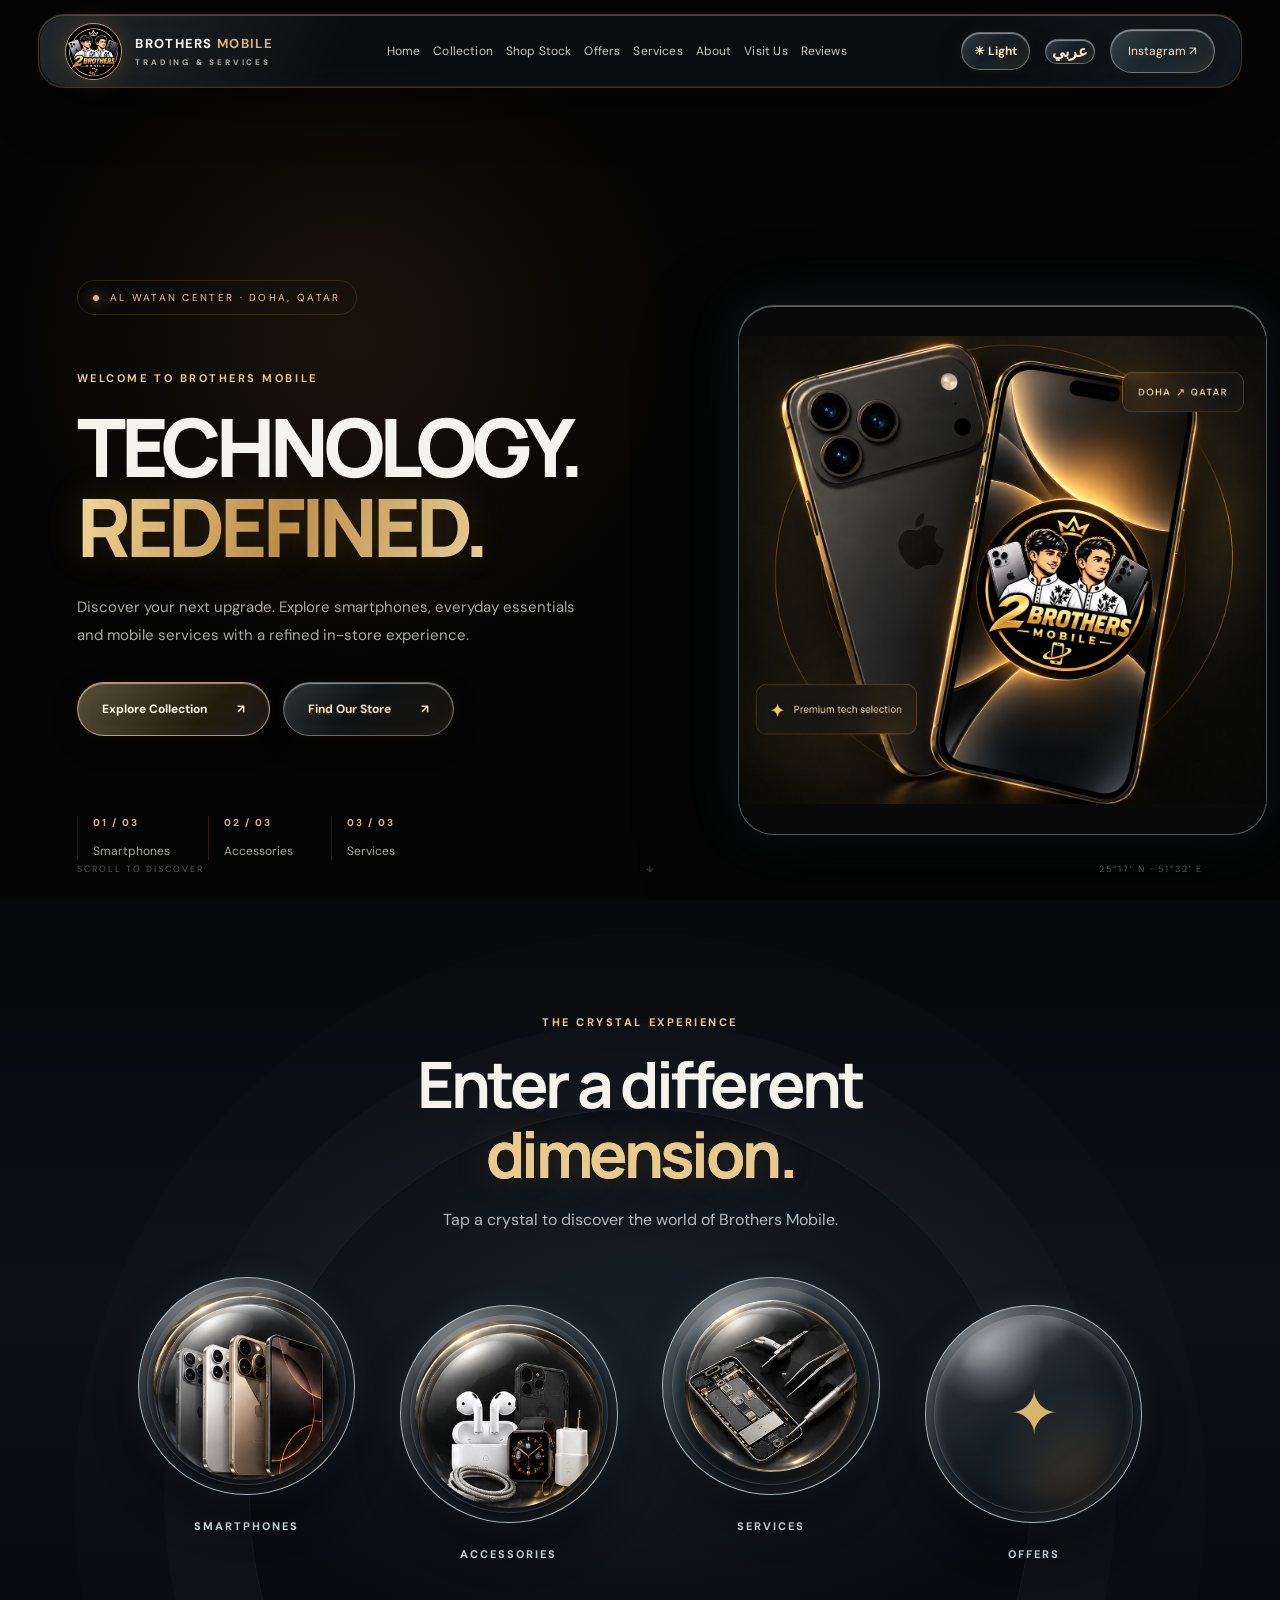
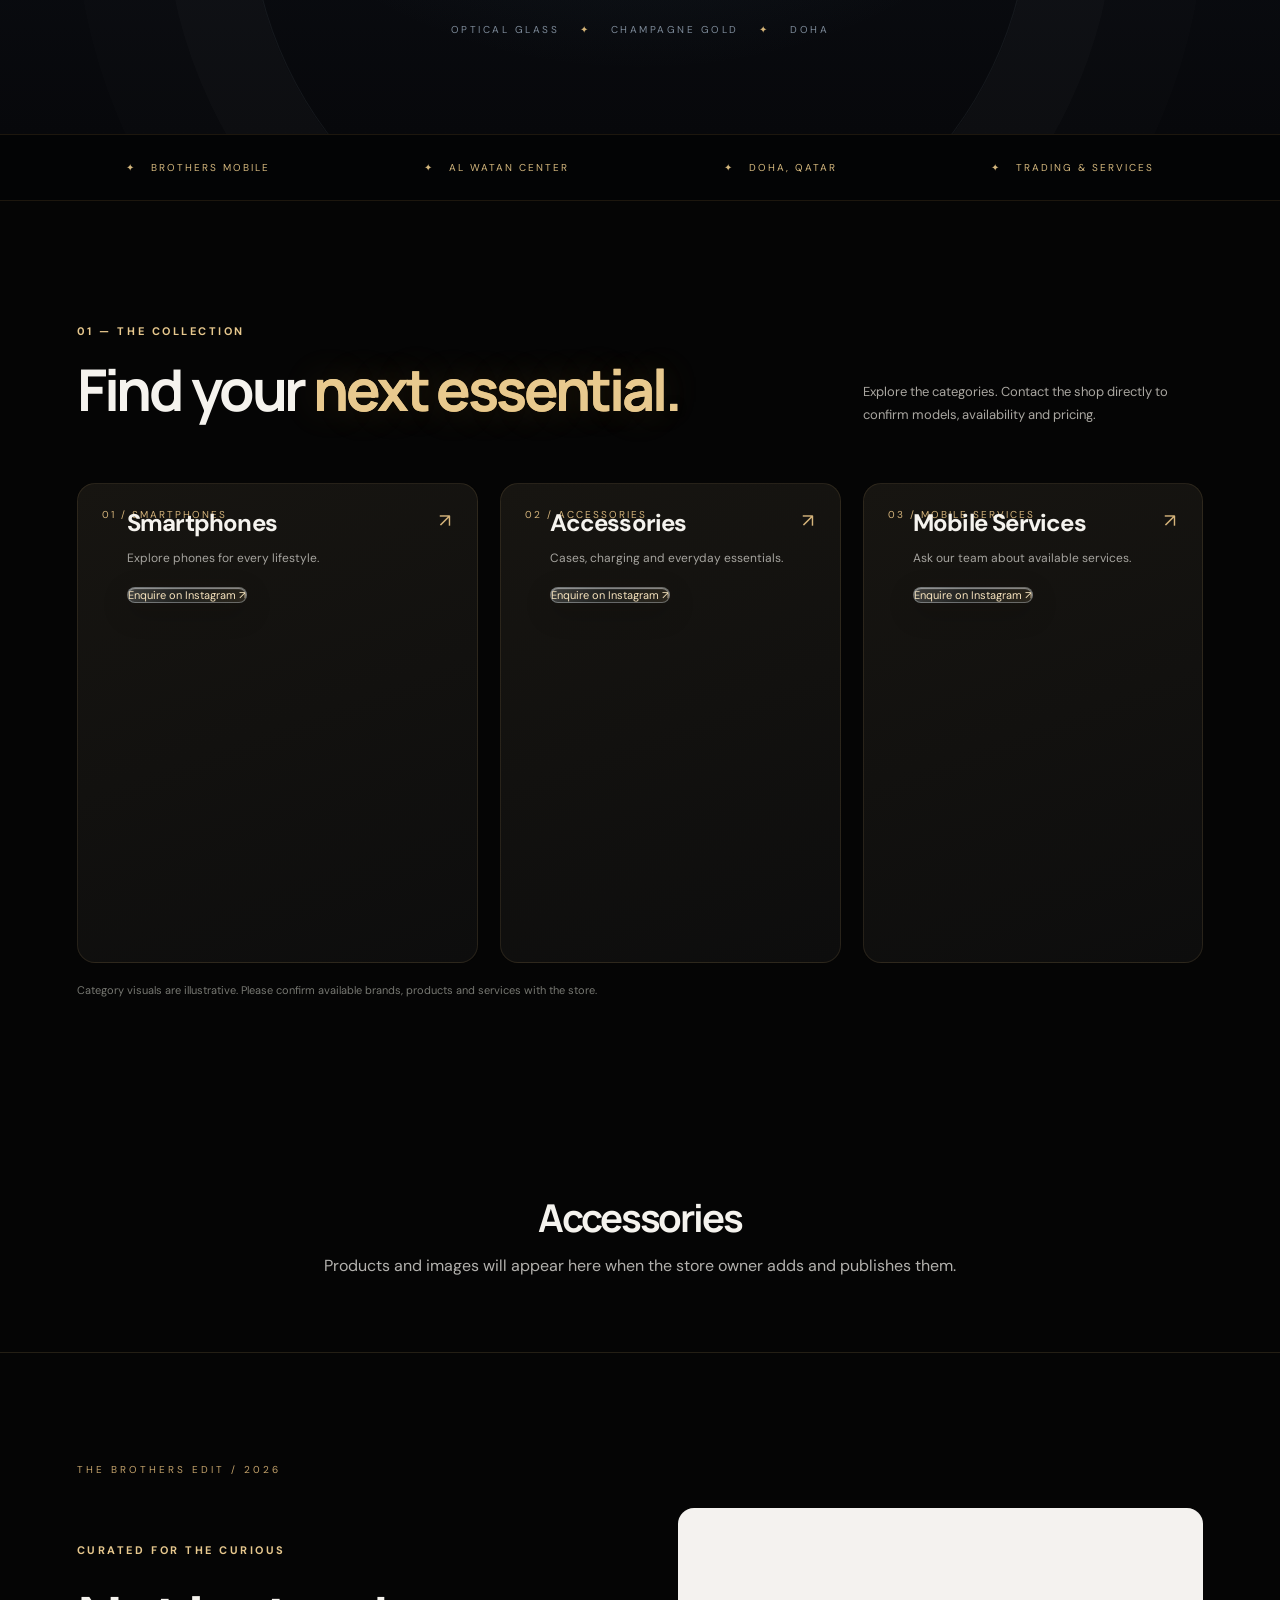
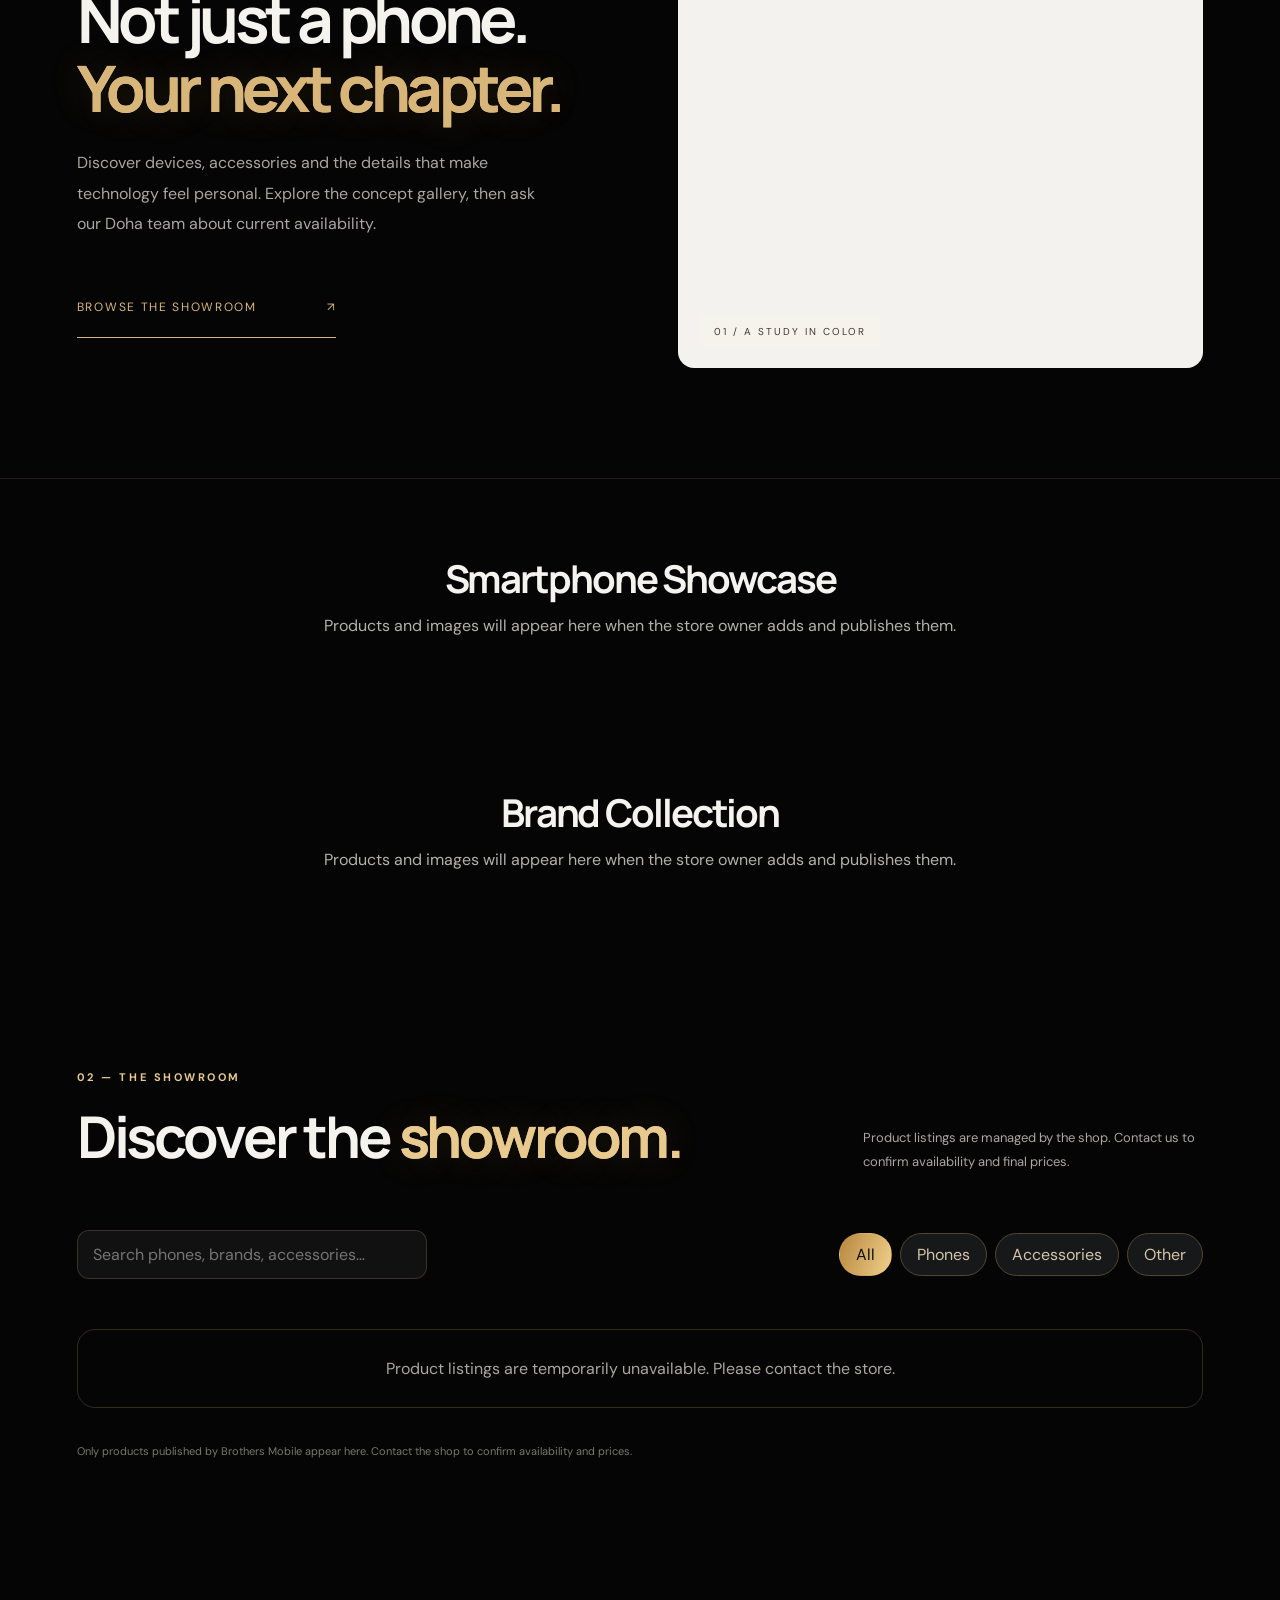
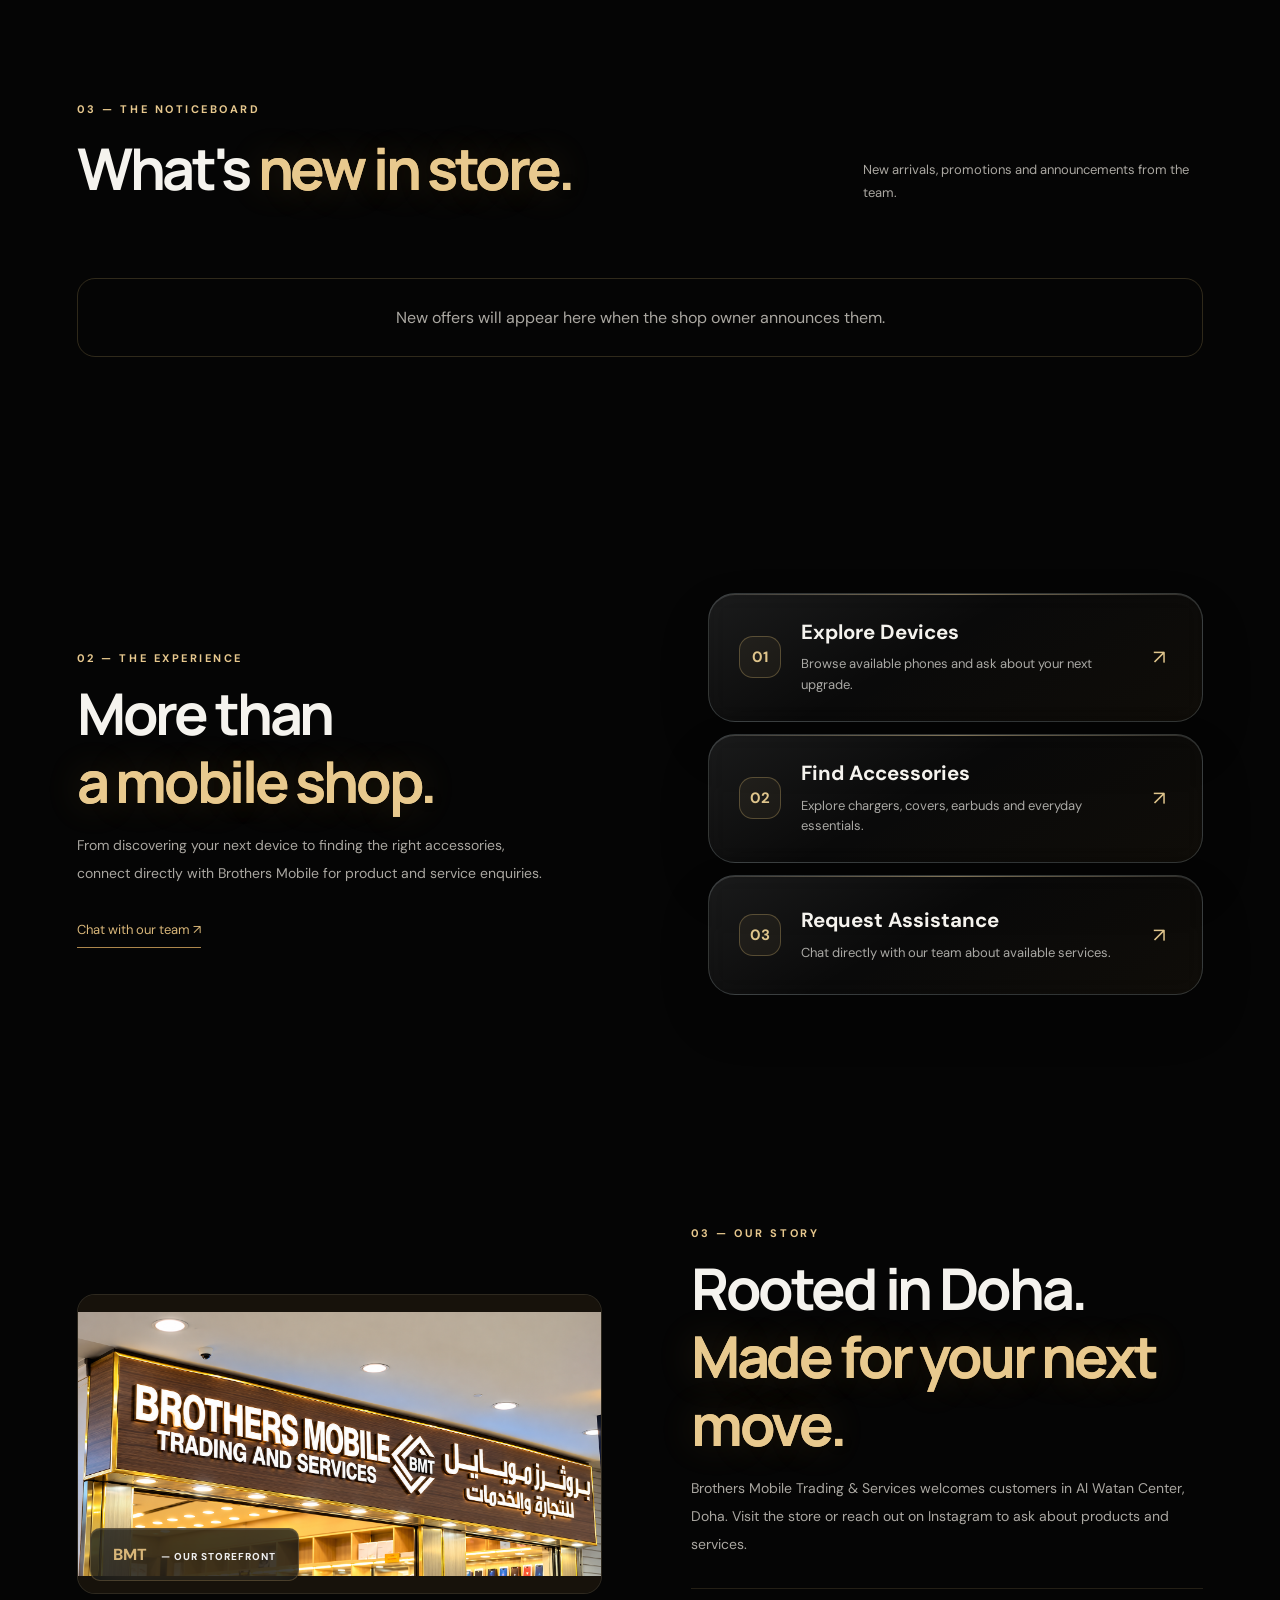
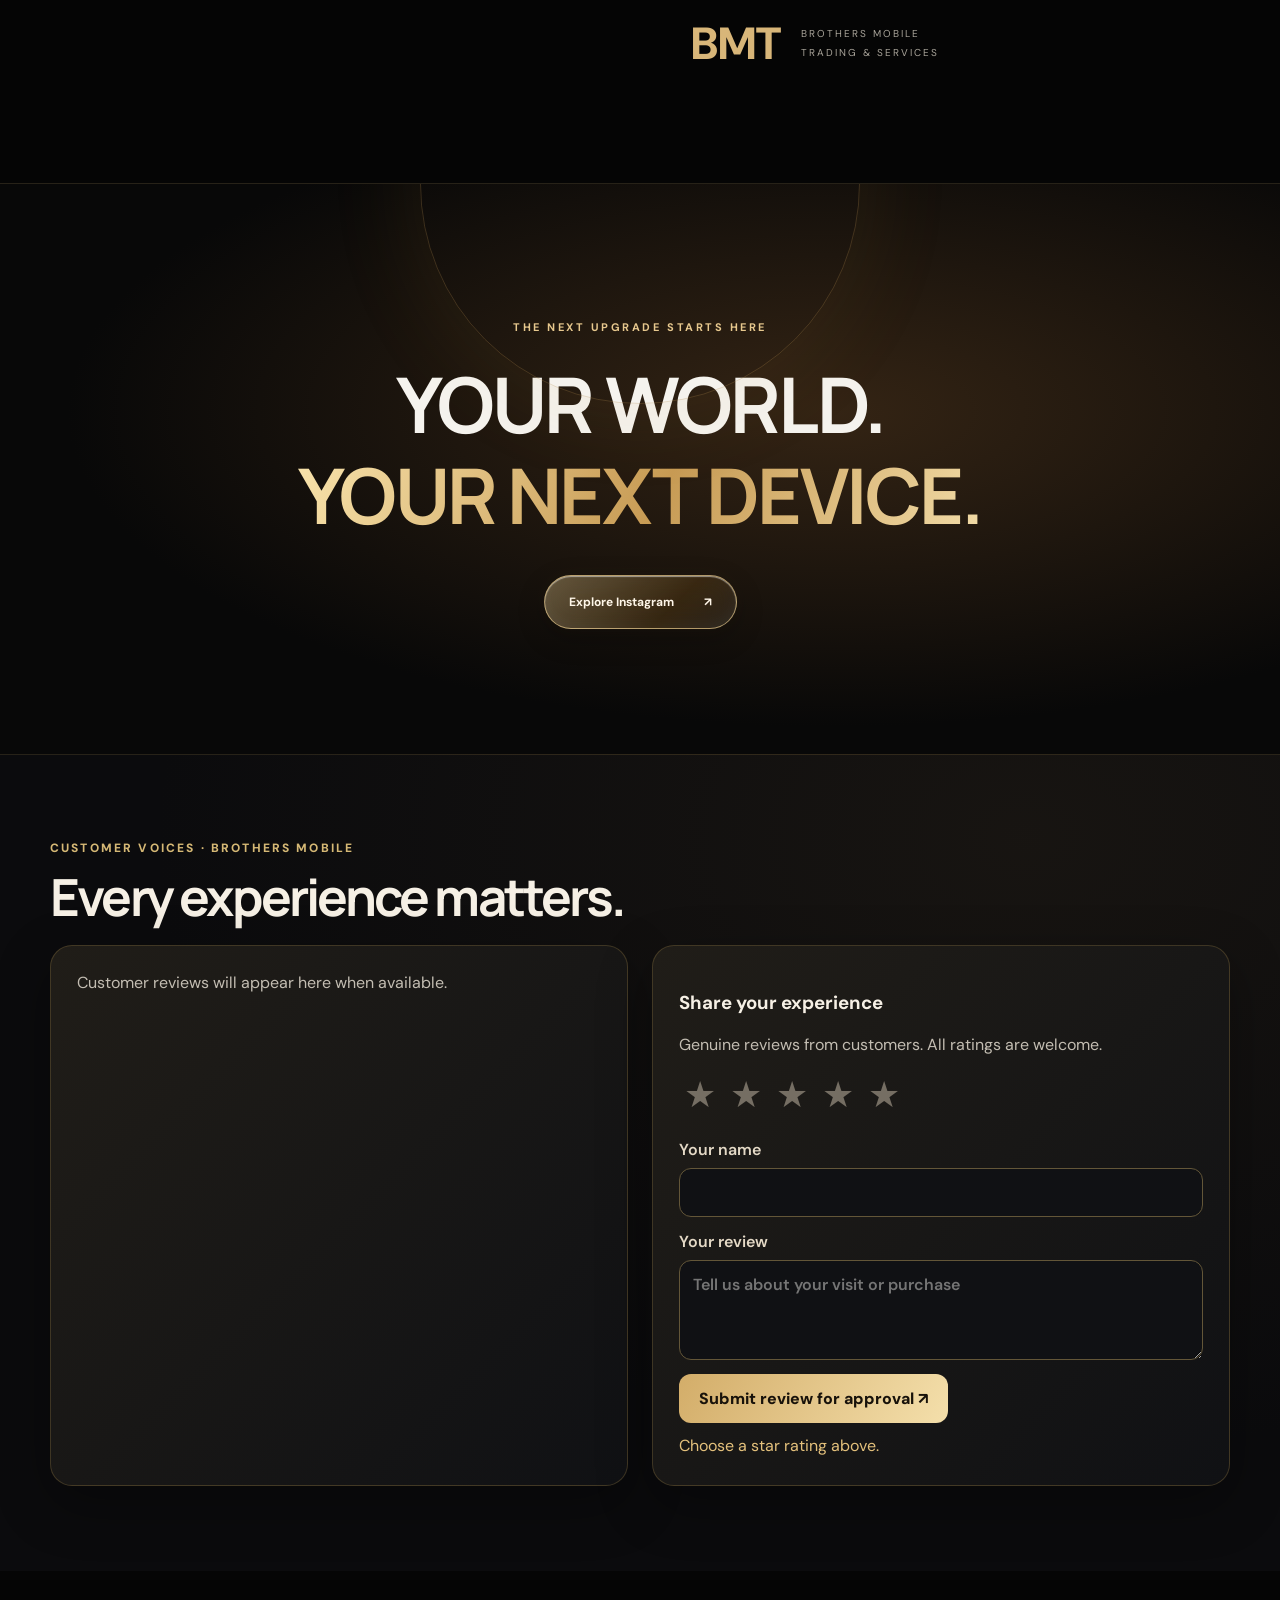
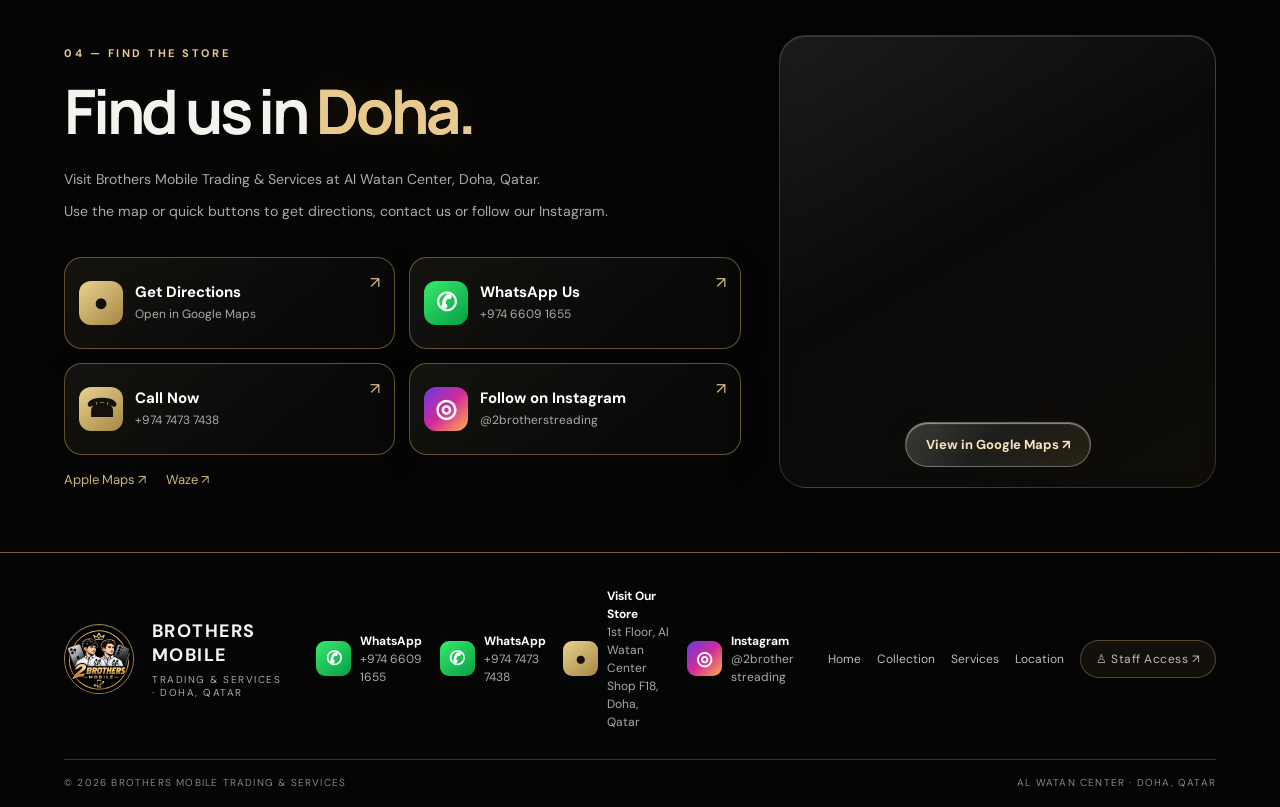
==== commit 79169028: "Add files via upload" ====
--- a/index.html
+++ b/index.html
@@ -9,6 +9,7 @@
 .hero-visual-frame:before{content:none!important}
 .crystal-sphere__lens{display:flex;align-items:center;justify-content:center;font-size:clamp(30px,5vw,60px);color:#d7b56c}
 .category-product-img{display:none}
+.bmt-footer-staff[href]{display:inline-flex;align-items:center;justify-content:center;text-decoration:none;cursor:pointer}
 </style><style>
 /* BMT: permanent decorative category illustrations (not product listings) */
 .crystal-sphere__lens{overflow:hidden;position:relative}
@@ -16,4 +17,4 @@
 .crystal-sphere:focus-visible{outline:3px solid #d7b56c;outline-offset:5px}
 .logo-image,.bmt-lux-footer-logo{object-fit:contain}
 .hero-visual-frame{width:100%;min-height:0;overflow:hidden;background:#090909;border-radius:18px}.bmt-original-hero-image{display:block;width:100%;height:auto;max-height:740px;object-fit:contain;object-position:center;background:#090909}@media(max-width:700px){.hero-visual-frame{border-radius:14px}.bmt-original-hero-image{max-height:none}}
-</style><link href="bmt-highlights.css" rel="stylesheet"/><link href="bmt-public-inventory.css" rel="stylesheet"/></head><body><header class="nav glass"><a aria-label="Brothers Mobile home" class="brand" href="#home"><img alt="2 Brothers Mobile logo" class="logo-image" src="assets/brothers-logo.jpg"/><span class="brandname">BROTHERS <strong>MOBILE</strong><small>TRADING &amp; SERVICES</small></span></a><nav id="navlinks"><a data-i="navHome" href="#home">Home</a><a data-i="navCollection" href="#collection">Collection</a><a href="#stock">Shop Stock</a><a href="#offers">Offers</a><a data-i="navServices" href="#services">Services</a><a data-i="navAbout" href="#about">About</a><a data-i="navVisit" href="#visit">Visit Us</a><a href="#bmt-reviews">Reviews</a><a aria-label="Staff access — secure login" class="bmt-mobile-staff" href="/manage.html">♙  Staff Access  ↗</a></nav><div class="navtools"><button aria-label="Switch to light mode" class="theme-toggle" id="themeToggle" title="Switch color theme" type="button">☀ Light</button><button aria-label="Switch language" class="lang" id="lang">عربي</button><a class="navcta" href="https://www.instagram.com/2brotherstreading/" rel="noopener" target="_blank">Instagram ↗</a><button aria-controls="navlinks" aria-expanded="false" aria-label="Toggle navigation" id="menu" type="button">☰</button></div></header><main><section class="hero" id="home"><div class="hero-grid"><div class="hero-copy"><div class="eyebrow"><span class="dot"></span><span data-i="eyebrow">AL WATAN CENTER · DOHA, QATAR</span></div><p class="overline" data-i="overline">WELCOME TO BROTHERS MOBILE</p><h1 data-i="heroTitle">TECHNOLOGY.<br/><em>REDEFINED.</em></h1><p class="lead" data-i="heroLead">Discover your next upgrade. Explore smartphones, everyday essentials and mobile services with a refined in-store experience.</p><div class="actions"><a class="btn gold" href="#collection"><span data-i="explore">Explore Collection</span> <span>↗</span></a><a class="btn outline" href="#visit"><span data-i="find">Find Our Store</span> <span>↗</span></a></div><div class="hero-bottom"><div><strong>01 / 03</strong><span data-i="phones">Smartphones</span></div><div><strong>02 / 03</strong><span data-i="accessories">Accessories</span></div><div><strong>03 / 03</strong><span data-i="service">Services</span></div></div></div><div class="hero-art"><div class="hero-visual-frame"><img src="assets/hero-showcase.png" alt="Brothers Mobile original black and gold smartphone showcase with official logo" class="bmt-original-hero-image" decoding="async" fetchpriority="high"/></div></div></div><div class="hero-foot"><span data-i="scroll">SCROLL TO DISCOVER</span><span>↓</span><span>25°17′ N · 51°32′ E</span></div></section><section aria-label="Explore Brothers Mobile" class="crystal-orbit"><div class="crystal-orbit__heading"><span class="crystal-kicker">THE CRYSTAL EXPERIENCE</span><h2>Enter a different <em>dimension.</em></h2><p>Tap a crystal to discover the world of Brothers Mobile.</p></div><div class="crystal-orbit__items"><a aria-label="Explore smartphones" class="crystal-sphere" href="#collection"><span class="crystal-sphere__lens"><img class="bmt-crystal-category-image" src="assets/category-smartphones.webp" alt="" loading="lazy"/></span><span class="crystal-sphere__name">SMARTPHONES</span></a><a aria-label="Explore accessories" class="crystal-sphere" href="#stock"><span class="crystal-sphere__lens"><img class="bmt-crystal-category-image" src="assets/category-accessories.webp" alt="" loading="lazy"/></span><span class="crystal-sphere__name">ACCESSORIES</span></a><a aria-label="Explore mobile services" class="crystal-sphere" href="#services"><span class="crystal-sphere__lens"><img class="bmt-crystal-category-image" src="assets/category-services.webp" alt="" loading="lazy"/></span><span class="crystal-sphere__name">SERVICES</span></a><a aria-label="Explore special offers" class="crystal-sphere" href="#offers"><span class="crystal-sphere__lens">✦</span><span class="crystal-sphere__name">OFFERS</span></a></div><div class="crystal-orbit__foot">OPTICAL GLASS <span>✦</span> CHAMPAGNE GOLD <span>✦</span> DOHA</div></section><section class="strip"><span>✦   BROTHERS MOBILE</span><span>✦   AL WATAN CENTER</span><span>✦   DOHA, QATAR</span><span>✦   TRADING &amp; SERVICES</span></section><section class="section" id="collection"><div class="sectionhead"><div><p class="overline">01 — THE COLLECTION</p><h2 data-i="collectionTitle">Find your <em>next essential.</em></h2></div><p data-i="collectionSub">Explore the categories. Contact the shop directly to confirm models, availability and pricing.</p></div><div class="categories"><article class="category featured"><div class="category-top"><span>01 / SMARTPHONES</span><span>↗</span></div><div class="category-bottom"><h3 data-i="smartTitle">Smartphones</h3><p data-i="smartDesc">Explore phones for every lifestyle.</p><a data-i="enquire" href="https://www.instagram.com/2brotherstreading/" rel="noopener" target="_blank">Enquire on Instagram ↗</a></div></article><article class="category"><div class="category-top"><span>02 / ACCESSORIES</span><span>↗</span></div><div class="category-bottom"><h3 data-i="accTitle">Accessories</h3><p data-i="accDesc">Cases, charging and everyday essentials.</p><a data-i="enquire" href="https://www.instagram.com/2brotherstreading/" rel="noopener" target="_blank">Enquire on Instagram ↗</a></div></article><article class="category"><div class="category-top"><span>03 / MOBILE SERVICES</span><span>↗</span></div><div class="category-bottom"><h3 data-i="serviceTitle">Mobile Services</h3><p data-i="serviceDesc">Ask our team about available services.</p><a data-i="enquire" href="https://www.instagram.com/2brotherstreading/" rel="noopener" target="_blank">Enquire on Instagram ↗</a></div></article></div><p class="disclaimer" data-i="disclaimer">Category visuals are illustrative. Please confirm available brands, products and services with the store.</p></section><section class="bmt-owner-collection-placeholder section" id="accessory-collection"><h2>Accessories</h2><p>Products and images will appear here when the store owner adds and publishes them.</p></section><section aria-label="Featured mobile experience" class="signature-feature section"><div class="signature-label">THE BROTHERS EDIT / 2026</div><div class="signature-grid"><div class="signature-copy"><span class="overline">CURATED FOR THE CURIOUS</span><h2>Not just a phone.<br/><em>Your next chapter.</em></h2><p>Discover devices, accessories and the details that make technology feel personal. Explore the concept gallery, then ask our Doha team about current availability.</p><a class="signature-link" href="#stock">BROWSE THE SHOWROOM <span>↗</span></a></div><div class="signature-photo"><span>01 / A STUDY IN COLOR</span></div></div></section><section class="bmt-owner-collection-placeholder section" id="iphone-showcase"><h2>Smartphone Showcase</h2><p>Products and images will appear here when the store owner adds and publishes them.</p></section><section class="bmt-owner-collection-placeholder section" id="brand-showcase"><h2>Brand Collection</h2><p>Products and images will appear here when the store owner adds and publishes them.</p></section><section aria-label="Featured devices and announcements" class="section" id="owner-highlights"><div class="sectionhead"><div><p class="overline">HANDPICKED BY THE SHOP</p><h2>Featured <em>devices &amp; updates.</em></h2></div><p>Only announcements and devices selected by the shop owner appear here.</p></div><div aria-live="polite" class="bmt-highlight-grid" id="bmtHighlightGrid"></div></section><section class="section inventory" id="stock"><div class="sectionhead"><div><p class="overline">02 — THE SHOWROOM</p><h2>Discover the <em>showroom.</em></h2></div><p>Product listings are managed by the shop. Contact us to confirm availability and final prices.</p></div><div class="stock-tools"><input aria-label="Search stock" id="stockSearch" placeholder="Search phones, brands, accessories…" type="search"/><div class="filter-pills" id="stockFilters"><button class="active" data-filter="All">All</button><button data-filter="Phones">Phones</button><button data-filter="Accessories">Accessories</button><button data-filter="Other">Other</button></div></div><div class="stock-grid" id="stockGrid"></div><p class="disclaimer">Only products published by Brothers Mobile appear here. Contact the shop to confirm availability and prices.</p></section><section class="section offers" id="offers"><div class="sectionhead"><div><p class="overline">03 — THE NOTICEBOARD</p><h2>What's <em>new in store.</em></h2></div><p>New arrivals, promotions and announcements from the team.</p></div><div class="offer-grid" id="offerGrid"></div></section><section class="section services" id="services"><div class="service-intro"><p class="overline">02 — THE EXPERIENCE</p><h2 data-i="serviceHeading">More than<br/><em>a mobile shop.</em></h2><p data-i="serviceBody">From discovering your next device to finding the right accessories, connect directly with Brothers Mobile for product and service enquiries.</p><a class="textlink" data-i="talk" href="https://wa.me/97466091655?text=Hello%20Brothers%20Mobile%2C%20I%20would%20like%20to%20make%20an%20enquiry." rel="noopener noreferrer" target="_blank">Chat with our team ↗</a></div><div class="service-list"><a aria-label="Explore Devices" class="service-row bmt-action-row" href="#stock"><span class="bmt-service-number">01</span><div><h3 data-i="row1">Explore Devices</h3><p data-i="row1p">Browse available phones and ask about your next upgrade.</p></div><span class="bmt-service-arrow">↗</span></a><a aria-label="Find Accessories" class="service-row bmt-action-row" href="#stock"><span class="bmt-service-number">02</span><div><h3 data-i="row2">Find Accessories</h3><p data-i="row2p">Explore chargers, covers, earbuds and everyday essentials.</p></div><span class="bmt-service-arrow">↗</span></a><a aria-label="Request Assistance" class="service-row bmt-action-row" href="https://wa.me/97466091655?text=Hello%20Brothers%20Mobile%2C%20I%20would%20like%20to%20ask%20about%20your%20mobile%20services." rel="noopener noreferrer" target="_blank"><span class="bmt-service-number">03</span><div><h3 data-i="row3">Request Assistance</h3><p data-i="row3p">Chat directly with our team about available services.</p></div><span class="bmt-service-arrow">↗</span></a><a aria-label="Discuss business partnerships on WhatsApp" class="service-row bmt-partner-row bmt-action-row" hidden="" href="https://wa.me/97466091655?text=Hello%20Brothers%20Mobile%2C%20I%20would%20like%20to%20discuss%20a%20business%20partnership." id="bmtPartnerCard" rel="noopener noreferrer" target="_blank"><span>04</span><div><h3>Build the Future Together</h3><p>Supplier collaborations, wholesale opportunities and private partnership enquiries.</p></div><span class="bmt-service-arrow">↗</span></a></div></section><section class="section about" id="about"><div class="about-image"><img alt="Brothers Mobile Trading and Services shop sign in Doha" loading="lazy" src="assets/premium-storefront.png"/><div class="photo-caption glass">BMT <span>— OUR STOREFRONT</span></div></div><div class="about-copy"><p class="overline">03 — OUR STORY</p><h2 data-i="aboutTitle">Rooted in Doha.<br/><em>Made for your next move.</em></h2><p data-i="aboutBody">Brothers Mobile Trading &amp; Services welcomes customers in Al Watan Center, Doha. Visit the store or reach out on Instagram to ask about products and services.</p><div class="about-stat"><span class="big">BMT</span><span data-i="aboutStat">BROTHERS MOBILE<br/>TRADING &amp; SERVICES</span></div></div></section><section class="banner"><div class="banner-light"></div><p class="overline">THE NEXT UPGRADE STARTS HERE</p><h2 data-i="bannerTitle">YOUR WORLD.<br/><em>YOUR NEXT DEVICE.</em></h2><a class="btn gold" href="https://www.instagram.com/2brotherstreading/" rel="noopener" target="_blank"><span data-i="instagram">Explore Instagram</span> ↗</a></section><section aria-label="Customer reviews" id="bmt-reviews"><div class="rv-kicker">CUSTOMER VOICES · BROTHERS MOBILE</div><h2>Every experience matters.</h2><div class="rv-layout"><div class="rv-panel"><div class="rv-muted" id="rv-summary">Loading verified submissions…</div><div id="rv-list"></div></div><div class="rv-panel"><h3>Share your experience</h3><p class="rv-muted">Genuine reviews from customers. All ratings are welcome.</p><form id="rv-form"><div aria-label="Star rating" class="rv-pick" role="group" tabindex="0"><button aria-label="1 star" data-rating="1" type="button">★</button><button aria-label="2 stars" data-rating="2" type="button">★</button><button aria-label="3 stars" data-rating="3" type="button">★</button><button aria-label="4 stars" data-rating="4" type="button">★</button><button aria-label="5 stars" data-rating="5" type="button">★</button></div><label>Your name<input autocomplete="name" maxlength="60" minlength="2" name="name" required=""/></label><label>Your review<textarea maxlength="800" minlength="15" name="review" placeholder="Tell us about your visit or purchase" required=""></textarea></label><input aria-hidden="true" autocomplete="off" name="website" style="position:absolute;left:-9999px" tabindex="-1"/><button class="rv-submit" type="submit">Submit review for approval ↗</button><div class="rv-status" id="rv-status" role="status"></div></form></div></div></section><section class="section visit" id="visit"><div><p class="overline">04 — FIND THE STORE</p><h2 data-i="visitTitle">Find us in <em>Doha.</em></h2><p class="visittext" data-i="visitBody">Visit Brothers Mobile Trading &amp; Services at Al Watan Center, Doha, Qatar.</p><p class="bmt-locator-sub">Use the map or quick buttons to get directions, contact us or follow our Instagram.</p><div class="bmt-locator-actions"><a class="bmt-locator-action" href="https://www.google.com/maps/search/?api=1&amp;query=Al%20Watan%20Center%2C%20Doha%2C%20Qatar" rel="noopener noreferrer" target="_blank"><span class="bmt-locator-icon bmt-gold-icon">●</span><span class="bmt-locator-action-text"><strong>Get Directions</strong><small>Open in Google Maps</small></span><span class="bmt-arrow">↗</span></a><a class="bmt-locator-action" href="https://wa.me/97466091655" rel="noopener noreferrer" target="_blank"><span class="bmt-locator-icon bmt-whatsapp-icon">✆</span><span class="bmt-locator-action-text"><strong>WhatsApp Us</strong><small>+974 6609 1655</small></span><span class="bmt-arrow">↗</span></a><a class="bmt-locator-action" href="tel:+97474737438"><span class="bmt-locator-icon bmt-gold-icon">☎</span><span class="bmt-locator-action-text"><strong>Call Now</strong><small>+974 7473 7438</small></span><span class="bmt-arrow">↗</span></a><a class="bmt-locator-action" href="https://www.instagram.com/2brotherstreading/" rel="noopener noreferrer" target="_blank"><span class="bmt-locator-icon bmt-instagram-icon">◎</span><span class="bmt-locator-action-text"><strong>Follow on Instagram</strong><small>@2brotherstreading</small></span><span class="bmt-arrow">↗</span></a></div><div class="bmt-secondary-maps"><a href="https://maps.apple.com/?q=Al%20Watan%20Center%2C%20Doha%2C%20Qatar" rel="noopener noreferrer" target="_blank">Apple Maps ↗</a><a href="https://waze.com/ul?q=Al%20Watan%20Center%2C%20Doha%2C%20Qatar&amp;navigate=yes" rel="noopener noreferrer" target="_blank">Waze ↗</a></div></div><div class="map-panel real-map bmt-locator-map"><iframe allowfullscreen="" loading="lazy" referrerpolicy="no-referrer-when-downgrade" src="https://www.google.com/maps?q=Al%20Watan%20Center%2C%20Doha%2C%20Qatar&amp;output=embed" title="Google Maps — search for Al Watan Center, Doha"></iframe><div class="map-actions"><a href="https://www.google.com/maps/search/?api=1&amp;query=Al%20Watan%20Center%2C%20Doha%2C%20Qatar" rel="noopener" target="_blank">View in Google Maps ↗</a></div></div></section></main><footer><div class="bmt-lux-footer-main"><div class="bmt-lux-footer-brand"><img alt="Brothers Mobile logo" class="bmt-lux-footer-logo" src="assets/brothers-logo.jpg"/><div><h3>BROTHERS MOBILE</h3><p>TRADING &amp; SERVICES · DOHA, QATAR</p></div></div><div class="bmt-lux-footer-contacts"><a href="https://wa.me/97466091655" rel="noopener noreferrer" target="_blank"><span class="bmt-foot-icon bmt-whatsapp-icon">✆</span><span><strong>WhatsApp</strong><small>+974 6609 1655</small></span></a><a href="https://wa.me/97474737438" rel="noopener noreferrer" target="_blank"><span class="bmt-foot-icon bmt-whatsapp-icon">✆</span><span><strong>WhatsApp</strong><small>+974 7473 7438</small></span></a><a href="https://www.google.com/maps/search/?api=1&amp;query=Al%20Watan%20Center%2C%20Doha%2C%20Qatar" rel="noopener noreferrer" target="_blank"><span class="bmt-foot-icon bmt-gold-icon">●</span><span><strong>Visit Our Store</strong><small>1st Floor, Al Watan Center<br/>Shop F18, Doha, Qatar</small></span></a><a href="https://www.instagram.com/2brotherstreading/" rel="noopener noreferrer" target="_blank"><span class="bmt-foot-icon bmt-instagram-icon">◎</span><span><strong>Instagram</strong><small>@2brotherstreading</small></span></a></div><nav aria-label="Footer navigation" class="bmt-lux-footer-links"><a href="#home">Home</a><a href="#collection">Collection</a><a href="#services">Services</a><a href="#visit">Location</a><button aria-label="Open secure staff sign in" class="bmt-footer-staff" id="adminOpen" type="button">♙  Staff Access ↗</button></nav></div><div class="bmt-lux-footer-bottom"><span>© <span id="year">2026</span> BROTHERS MOBILE TRADING &amp; SERVICES</span><span>AL WATAN CENTER · DOHA, QATAR</span></div><div aria-label="Social media links" class="bmt-social-links" id="bmtSocialLinks"></div></footer><script src="script.js"></script><script defer="" src="obsidian-crystal.js"></script><script src="bmt-public-inventory.js"></script><script src="theme.js"></script><script defer="" src="showcase-upgrade.js"></script><script defer="" src="business-profile.js"></script><script defer="" src="bmt-reviews.js"></script><script defer="True" src="bmt-mobile-nav.js"></script><script defer="" src="bmt-highlights.js"></script></body></html>
+</style><link href="bmt-highlights.css" rel="stylesheet"/><link href="bmt-public-inventory.css" rel="stylesheet"/></head><body><header class="nav glass"><a aria-label="Brothers Mobile home" class="brand" href="#home"><img alt="2 Brothers Mobile logo" class="logo-image" src="assets/brothers-logo.jpg"/><span class="brandname">BROTHERS <strong>MOBILE</strong><small>TRADING &amp; SERVICES</small></span></a><nav id="navlinks"><a data-i="navHome" href="#home">Home</a><a data-i="navCollection" href="#collection">Collection</a><a href="#stock">Shop Stock</a><a href="#offers">Offers</a><a data-i="navServices" href="#services">Services</a><a data-i="navAbout" href="#about">About</a><a data-i="navVisit" href="#visit">Visit Us</a><a href="#bmt-reviews">Reviews</a><a aria-label="Staff access — secure login" class="bmt-mobile-staff" href="/manage.html">♙  Staff Access  ↗</a></nav><div class="navtools"><button aria-label="Switch to light mode" class="theme-toggle" id="themeToggle" title="Switch color theme" type="button">☀ Light</button><button aria-label="Switch language" class="lang" id="lang">عربي</button><a class="navcta" href="https://www.instagram.com/2brotherstreading/" rel="noopener" target="_blank">Instagram ↗</a><button aria-controls="navlinks" aria-expanded="false" aria-label="Toggle navigation" id="menu" type="button">☰</button></div></header><main><section class="hero" id="home"><div class="hero-grid"><div class="hero-copy"><div class="eyebrow"><span class="dot"></span><span data-i="eyebrow">AL WATAN CENTER · DOHA, QATAR</span></div><p class="overline" data-i="overline">WELCOME TO BROTHERS MOBILE</p><h1 data-i="heroTitle">TECHNOLOGY.<br/><em>REDEFINED.</em></h1><p class="lead" data-i="heroLead">Discover your next upgrade. Explore smartphones, everyday essentials and mobile services with a refined in-store experience.</p><div class="actions"><a class="btn gold" href="#collection"><span data-i="explore">Explore Collection</span> <span>↗</span></a><a class="btn outline" href="#visit"><span data-i="find">Find Our Store</span> <span>↗</span></a></div><div class="hero-bottom"><div><strong>01 / 03</strong><span data-i="phones">Smartphones</span></div><div><strong>02 / 03</strong><span data-i="accessories">Accessories</span></div><div><strong>03 / 03</strong><span data-i="service">Services</span></div></div></div><div class="hero-art"><div class="hero-visual-frame"><img src="assets/hero-showcase.png" alt="Brothers Mobile original black and gold smartphone showcase with official logo" class="bmt-original-hero-image" decoding="async" fetchpriority="high"/></div></div></div><div class="hero-foot"><span data-i="scroll">SCROLL TO DISCOVER</span><span>↓</span><span>25°17′ N · 51°32′ E</span></div></section><section aria-label="Explore Brothers Mobile" class="crystal-orbit"><div class="crystal-orbit__heading"><span class="crystal-kicker">THE CRYSTAL EXPERIENCE</span><h2>Enter a different <em>dimension.</em></h2><p>Tap a crystal to discover the world of Brothers Mobile.</p></div><div class="crystal-orbit__items"><a aria-label="Explore smartphones" class="crystal-sphere" href="#collection"><span class="crystal-sphere__lens"><img class="bmt-crystal-category-image" src="assets/category-smartphones.webp" alt="" loading="lazy"/></span><span class="crystal-sphere__name">SMARTPHONES</span></a><a aria-label="Explore accessories" class="crystal-sphere" href="#stock"><span class="crystal-sphere__lens"><img class="bmt-crystal-category-image" src="assets/category-accessories.webp" alt="" loading="lazy"/></span><span class="crystal-sphere__name">ACCESSORIES</span></a><a aria-label="Explore mobile services" class="crystal-sphere" href="#services"><span class="crystal-sphere__lens"><img class="bmt-crystal-category-image" src="assets/category-services.webp" alt="" loading="lazy"/></span><span class="crystal-sphere__name">SERVICES</span></a><a aria-label="Explore special offers" class="crystal-sphere" href="#offers"><span class="crystal-sphere__lens">✦</span><span class="crystal-sphere__name">OFFERS</span></a></div><div class="crystal-orbit__foot">OPTICAL GLASS <span>✦</span> CHAMPAGNE GOLD <span>✦</span> DOHA</div></section><section class="strip"><span>✦   BROTHERS MOBILE</span><span>✦   AL WATAN CENTER</span><span>✦   DOHA, QATAR</span><span>✦   TRADING &amp; SERVICES</span></section><section class="section" id="collection"><div class="sectionhead"><div><p class="overline">01 — THE COLLECTION</p><h2 data-i="collectionTitle">Find your <em>next essential.</em></h2></div><p data-i="collectionSub">Explore the categories. Contact the shop directly to confirm models, availability and pricing.</p></div><div class="categories"><article class="category featured"><div class="category-top"><span>01 / SMARTPHONES</span><span>↗</span></div><div class="category-bottom"><h3 data-i="smartTitle">Smartphones</h3><p data-i="smartDesc">Explore phones for every lifestyle.</p><a data-i="enquire" href="https://www.instagram.com/2brotherstreading/" rel="noopener" target="_blank">Enquire on Instagram ↗</a></div></article><article class="category"><div class="category-top"><span>02 / ACCESSORIES</span><span>↗</span></div><div class="category-bottom"><h3 data-i="accTitle">Accessories</h3><p data-i="accDesc">Cases, charging and everyday essentials.</p><a data-i="enquire" href="https://www.instagram.com/2brotherstreading/" rel="noopener" target="_blank">Enquire on Instagram ↗</a></div></article><article class="category"><div class="category-top"><span>03 / MOBILE SERVICES</span><span>↗</span></div><div class="category-bottom"><h3 data-i="serviceTitle">Mobile Services</h3><p data-i="serviceDesc">Ask our team about available services.</p><a data-i="enquire" href="https://www.instagram.com/2brotherstreading/" rel="noopener" target="_blank">Enquire on Instagram ↗</a></div></article></div><p class="disclaimer" data-i="disclaimer">Category visuals are illustrative. Please confirm available brands, products and services with the store.</p></section><section class="bmt-owner-collection-placeholder section" id="accessory-collection"><h2>Accessories</h2><p>Products and images will appear here when the store owner adds and publishes them.</p></section><section aria-label="Featured mobile experience" class="signature-feature section"><div class="signature-label">THE BROTHERS EDIT / 2026</div><div class="signature-grid"><div class="signature-copy"><span class="overline">CURATED FOR THE CURIOUS</span><h2>Not just a phone.<br/><em>Your next chapter.</em></h2><p>Discover devices, accessories and the details that make technology feel personal. Explore the concept gallery, then ask our Doha team about current availability.</p><a class="signature-link" href="#stock">BROWSE THE SHOWROOM <span>↗</span></a></div><div class="signature-photo"><span>01 / A STUDY IN COLOR</span></div></div></section><section class="bmt-owner-collection-placeholder section" id="iphone-showcase"><h2>Smartphone Showcase</h2><p>Products and images will appear here when the store owner adds and publishes them.</p></section><section class="bmt-owner-collection-placeholder section" id="brand-showcase"><h2>Brand Collection</h2><p>Products and images will appear here when the store owner adds and publishes them.</p></section><section aria-label="Featured devices and announcements" class="section" id="owner-highlights"><div class="sectionhead"><div><p class="overline">HANDPICKED BY THE SHOP</p><h2>Featured <em>devices &amp; updates.</em></h2></div><p>Only announcements and devices selected by the shop owner appear here.</p></div><div aria-live="polite" class="bmt-highlight-grid" id="bmtHighlightGrid"></div></section><section class="section inventory" id="stock"><div class="sectionhead"><div><p class="overline">02 — THE SHOWROOM</p><h2>Discover the <em>showroom.</em></h2></div><p>Product listings are managed by the shop. Contact us to confirm availability and final prices.</p></div><div class="stock-tools"><input aria-label="Search stock" id="stockSearch" placeholder="Search phones, brands, accessories…" type="search"/><div class="filter-pills" id="stockFilters"><button class="active" data-filter="All">All</button><button data-filter="Phones">Phones</button><button data-filter="Accessories">Accessories</button><button data-filter="Other">Other</button></div></div><div class="stock-grid" id="stockGrid"></div><p class="disclaimer">Only products published by Brothers Mobile appear here. Contact the shop to confirm availability and prices.</p></section><section class="section offers" id="offers"><div class="sectionhead"><div><p class="overline">03 — THE NOTICEBOARD</p><h2>What's <em>new in store.</em></h2></div><p>New arrivals, promotions and announcements from the team.</p></div><div class="offer-grid" id="offerGrid"></div></section><section class="section services" id="services"><div class="service-intro"><p class="overline">02 — THE EXPERIENCE</p><h2 data-i="serviceHeading">More than<br/><em>a mobile shop.</em></h2><p data-i="serviceBody">From discovering your next device to finding the right accessories, connect directly with Brothers Mobile for product and service enquiries.</p><a class="textlink" data-i="talk" href="https://wa.me/97466091655?text=Hello%20Brothers%20Mobile%2C%20I%20would%20like%20to%20make%20an%20enquiry." rel="noopener noreferrer" target="_blank">Chat with our team ↗</a></div><div class="service-list"><a aria-label="Explore Devices" class="service-row bmt-action-row" href="#stock"><span class="bmt-service-number">01</span><div><h3 data-i="row1">Explore Devices</h3><p data-i="row1p">Browse available phones and ask about your next upgrade.</p></div><span class="bmt-service-arrow">↗</span></a><a aria-label="Find Accessories" class="service-row bmt-action-row" href="#stock"><span class="bmt-service-number">02</span><div><h3 data-i="row2">Find Accessories</h3><p data-i="row2p">Explore chargers, covers, earbuds and everyday essentials.</p></div><span class="bmt-service-arrow">↗</span></a><a aria-label="Request Assistance" class="service-row bmt-action-row" href="https://wa.me/97466091655?text=Hello%20Brothers%20Mobile%2C%20I%20would%20like%20to%20ask%20about%20your%20mobile%20services." rel="noopener noreferrer" target="_blank"><span class="bmt-service-number">03</span><div><h3 data-i="row3">Request Assistance</h3><p data-i="row3p">Chat directly with our team about available services.</p></div><span class="bmt-service-arrow">↗</span></a><a aria-label="Discuss business partnerships on WhatsApp" class="service-row bmt-partner-row bmt-action-row" hidden="" href="https://wa.me/97466091655?text=Hello%20Brothers%20Mobile%2C%20I%20would%20like%20to%20discuss%20a%20business%20partnership." id="bmtPartnerCard" rel="noopener noreferrer" target="_blank"><span>04</span><div><h3>Build the Future Together</h3><p>Supplier collaborations, wholesale opportunities and private partnership enquiries.</p></div><span class="bmt-service-arrow">↗</span></a></div></section><section class="section about" id="about"><div class="about-image"><img alt="Brothers Mobile Trading and Services shop sign in Doha" loading="lazy" src="assets/premium-storefront.png"/><div class="photo-caption glass">BMT <span>— OUR STOREFRONT</span></div></div><div class="about-copy"><p class="overline">03 — OUR STORY</p><h2 data-i="aboutTitle">Rooted in Doha.<br/><em>Made for your next move.</em></h2><p data-i="aboutBody">Brothers Mobile Trading &amp; Services welcomes customers in Al Watan Center, Doha. Visit the store or reach out on Instagram to ask about products and services.</p><div class="about-stat"><span class="big">BMT</span><span data-i="aboutStat">BROTHERS MOBILE<br/>TRADING &amp; SERVICES</span></div></div></section><section class="banner"><div class="banner-light"></div><p class="overline">THE NEXT UPGRADE STARTS HERE</p><h2 data-i="bannerTitle">YOUR WORLD.<br/><em>YOUR NEXT DEVICE.</em></h2><a class="btn gold" href="https://www.instagram.com/2brotherstreading/" rel="noopener" target="_blank"><span data-i="instagram">Explore Instagram</span> ↗</a></section><section aria-label="Customer reviews" id="bmt-reviews"><div class="rv-kicker">CUSTOMER VOICES · BROTHERS MOBILE</div><h2>Every experience matters.</h2><div class="rv-layout"><div class="rv-panel"><div class="rv-muted" id="rv-summary">Loading verified submissions…</div><div id="rv-list"></div></div><div class="rv-panel"><h3>Share your experience</h3><p class="rv-muted">Genuine reviews from customers. All ratings are welcome.</p><form id="rv-form"><div aria-label="Star rating" class="rv-pick" role="group" tabindex="0"><button aria-label="1 star" data-rating="1" type="button">★</button><button aria-label="2 stars" data-rating="2" type="button">★</button><button aria-label="3 stars" data-rating="3" type="button">★</button><button aria-label="4 stars" data-rating="4" type="button">★</button><button aria-label="5 stars" data-rating="5" type="button">★</button></div><label>Your name<input autocomplete="name" maxlength="60" minlength="2" name="name" required=""/></label><label>Your review<textarea maxlength="800" minlength="15" name="review" placeholder="Tell us about your visit or purchase" required=""></textarea></label><input aria-hidden="true" autocomplete="off" name="website" style="position:absolute;left:-9999px" tabindex="-1"/><button class="rv-submit" type="submit">Submit review for approval ↗</button><div class="rv-status" id="rv-status" role="status"></div></form></div></div></section><section class="section visit" id="visit"><div><p class="overline">04 — FIND THE STORE</p><h2 data-i="visitTitle">Find us in <em>Doha.</em></h2><p class="visittext" data-i="visitBody">Visit Brothers Mobile Trading &amp; Services at Al Watan Center, Doha, Qatar.</p><p class="bmt-locator-sub">Use the map or quick buttons to get directions, contact us or follow our Instagram.</p><div class="bmt-locator-actions"><a class="bmt-locator-action" href="https://www.google.com/maps/search/?api=1&amp;query=Al%20Watan%20Center%2C%20Doha%2C%20Qatar" rel="noopener noreferrer" target="_blank"><span class="bmt-locator-icon bmt-gold-icon">●</span><span class="bmt-locator-action-text"><strong>Get Directions</strong><small>Open in Google Maps</small></span><span class="bmt-arrow">↗</span></a><a class="bmt-locator-action" href="https://wa.me/97466091655" rel="noopener noreferrer" target="_blank"><span class="bmt-locator-icon bmt-whatsapp-icon">✆</span><span class="bmt-locator-action-text"><strong>WhatsApp Us</strong><small>+974 6609 1655</small></span><span class="bmt-arrow">↗</span></a><a class="bmt-locator-action" href="tel:+97474737438"><span class="bmt-locator-icon bmt-gold-icon">☎</span><span class="bmt-locator-action-text"><strong>Call Now</strong><small>+974 7473 7438</small></span><span class="bmt-arrow">↗</span></a><a class="bmt-locator-action" href="https://www.instagram.com/2brotherstreading/" rel="noopener noreferrer" target="_blank"><span class="bmt-locator-icon bmt-instagram-icon">◎</span><span class="bmt-locator-action-text"><strong>Follow on Instagram</strong><small>@2brotherstreading</small></span><span class="bmt-arrow">↗</span></a></div><div class="bmt-secondary-maps"><a href="https://maps.apple.com/?q=Al%20Watan%20Center%2C%20Doha%2C%20Qatar" rel="noopener noreferrer" target="_blank">Apple Maps ↗</a><a href="https://waze.com/ul?q=Al%20Watan%20Center%2C%20Doha%2C%20Qatar&amp;navigate=yes" rel="noopener noreferrer" target="_blank">Waze ↗</a></div></div><div class="map-panel real-map bmt-locator-map"><iframe allowfullscreen="" loading="lazy" referrerpolicy="no-referrer-when-downgrade" src="https://www.google.com/maps?q=Al%20Watan%20Center%2C%20Doha%2C%20Qatar&amp;output=embed" title="Google Maps — search for Al Watan Center, Doha"></iframe><div class="map-actions"><a href="https://www.google.com/maps/search/?api=1&amp;query=Al%20Watan%20Center%2C%20Doha%2C%20Qatar" rel="noopener" target="_blank">View in Google Maps ↗</a></div></div></section></main><footer><div class="bmt-lux-footer-main"><div class="bmt-lux-footer-brand"><img alt="Brothers Mobile logo" class="bmt-lux-footer-logo" src="assets/brothers-logo.jpg"/><div><h3>BROTHERS MOBILE</h3><p>TRADING &amp; SERVICES · DOHA, QATAR</p></div></div><div class="bmt-lux-footer-contacts"><a href="https://wa.me/97466091655" rel="noopener noreferrer" target="_blank"><span class="bmt-foot-icon bmt-whatsapp-icon">✆</span><span><strong>WhatsApp</strong><small>+974 6609 1655</small></span></a><a href="https://wa.me/97474737438" rel="noopener noreferrer" target="_blank"><span class="bmt-foot-icon bmt-whatsapp-icon">✆</span><span><strong>WhatsApp</strong><small>+974 7473 7438</small></span></a><a href="https://www.google.com/maps/search/?api=1&amp;query=Al%20Watan%20Center%2C%20Doha%2C%20Qatar" rel="noopener noreferrer" target="_blank"><span class="bmt-foot-icon bmt-gold-icon">●</span><span><strong>Visit Our Store</strong><small>1st Floor, Al Watan Center<br/>Shop F18, Doha, Qatar</small></span></a><a href="https://www.instagram.com/2brotherstreading/" rel="noopener noreferrer" target="_blank"><span class="bmt-foot-icon bmt-instagram-icon">◎</span><span><strong>Instagram</strong><small>@2brotherstreading</small></span></a></div><nav aria-label="Footer navigation" class="bmt-lux-footer-links"><a href="#home">Home</a><a href="#collection">Collection</a><a href="#services">Services</a><a href="#visit">Location</a><a aria-label="Open secure staff sign in" class="bmt-footer-staff" id="adminOpen" href="/manage.html">♙  Staff Access ↗</a></nav></div><div class="bmt-lux-footer-bottom"><span>© <span id="year">2026</span> BROTHERS MOBILE TRADING &amp; SERVICES</span><span>AL WATAN CENTER · DOHA, QATAR</span></div><div aria-label="Social media links" class="bmt-social-links" id="bmtSocialLinks"></div></footer><script src="script.js"></script><script defer="" src="obsidian-crystal.js"></script><script src="bmt-public-inventory.js"></script><script src="theme.js"></script><script defer="" src="showcase-upgrade.js"></script><script defer="" src="business-profile.js"></script><script defer="" src="bmt-reviews.js"></script><script defer="True" src="bmt-mobile-nav.js"></script><script defer="" src="bmt-highlights.js"></script></body></html>
